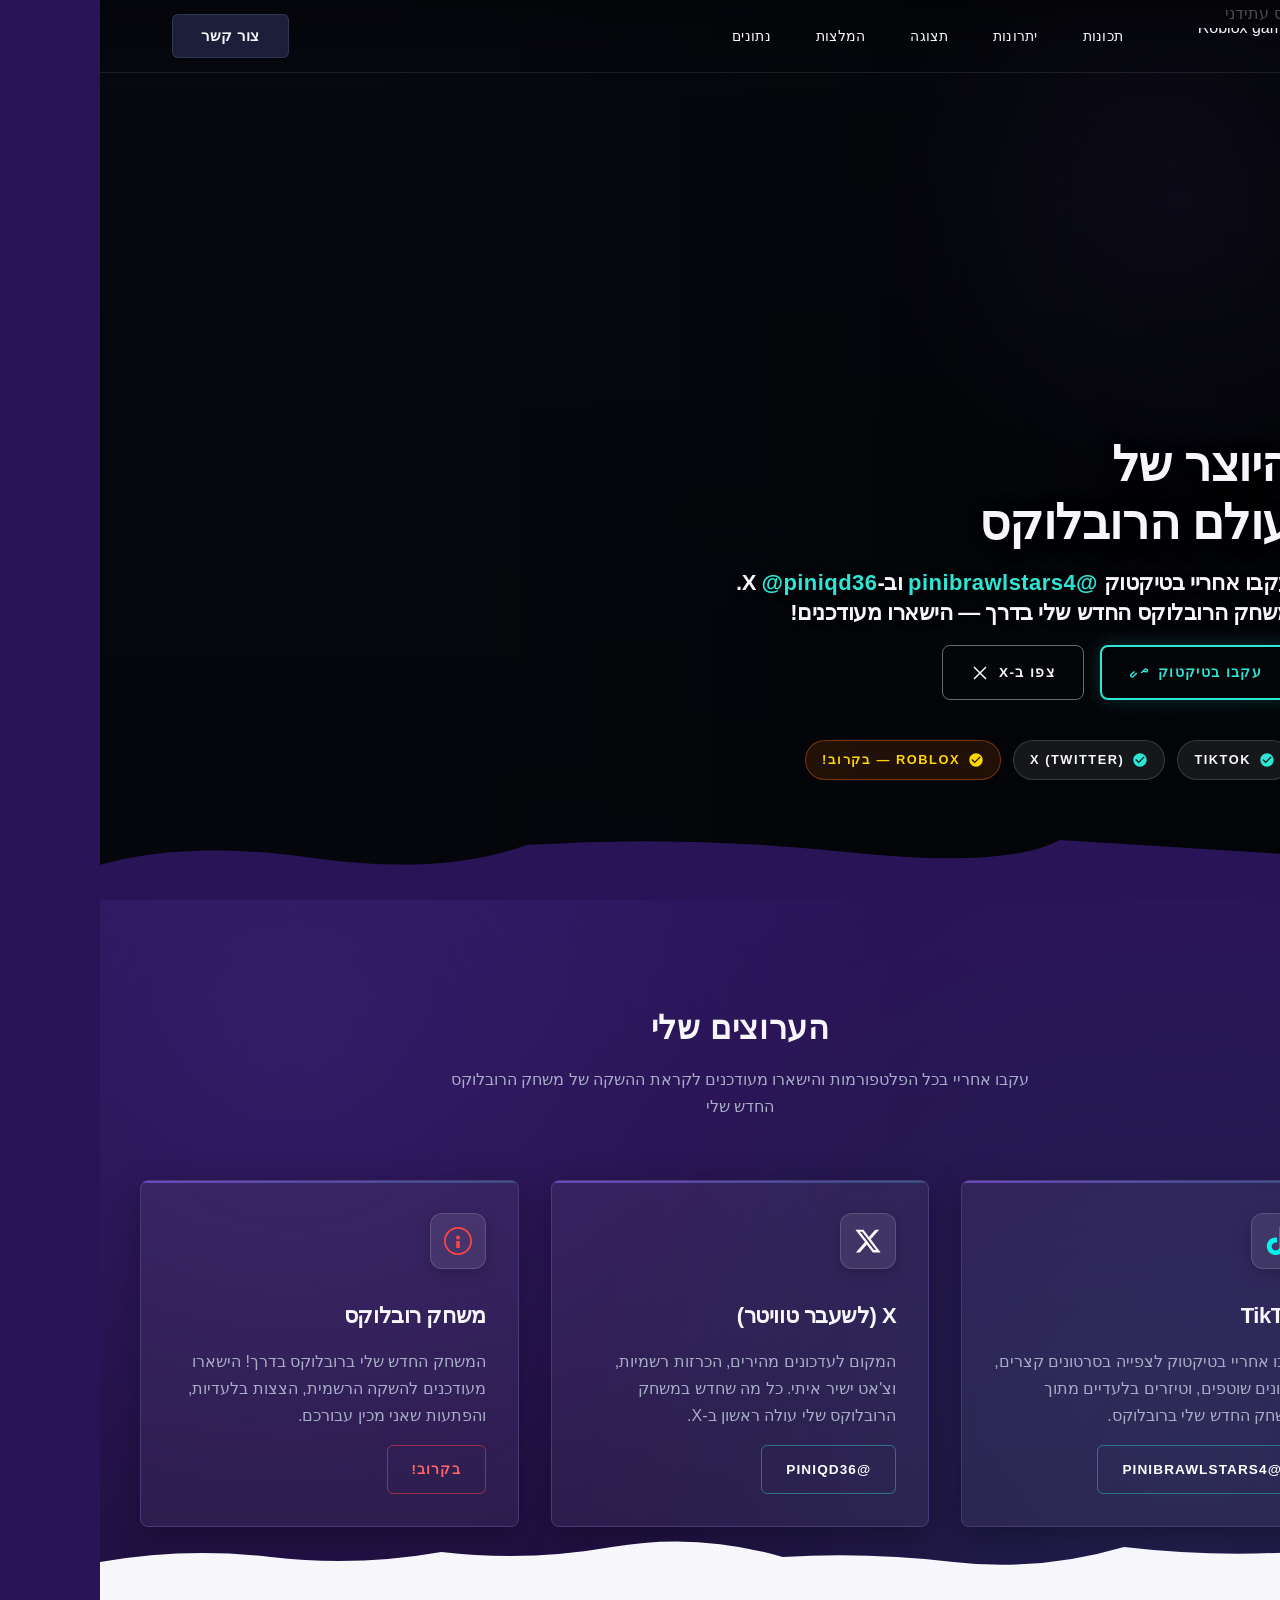
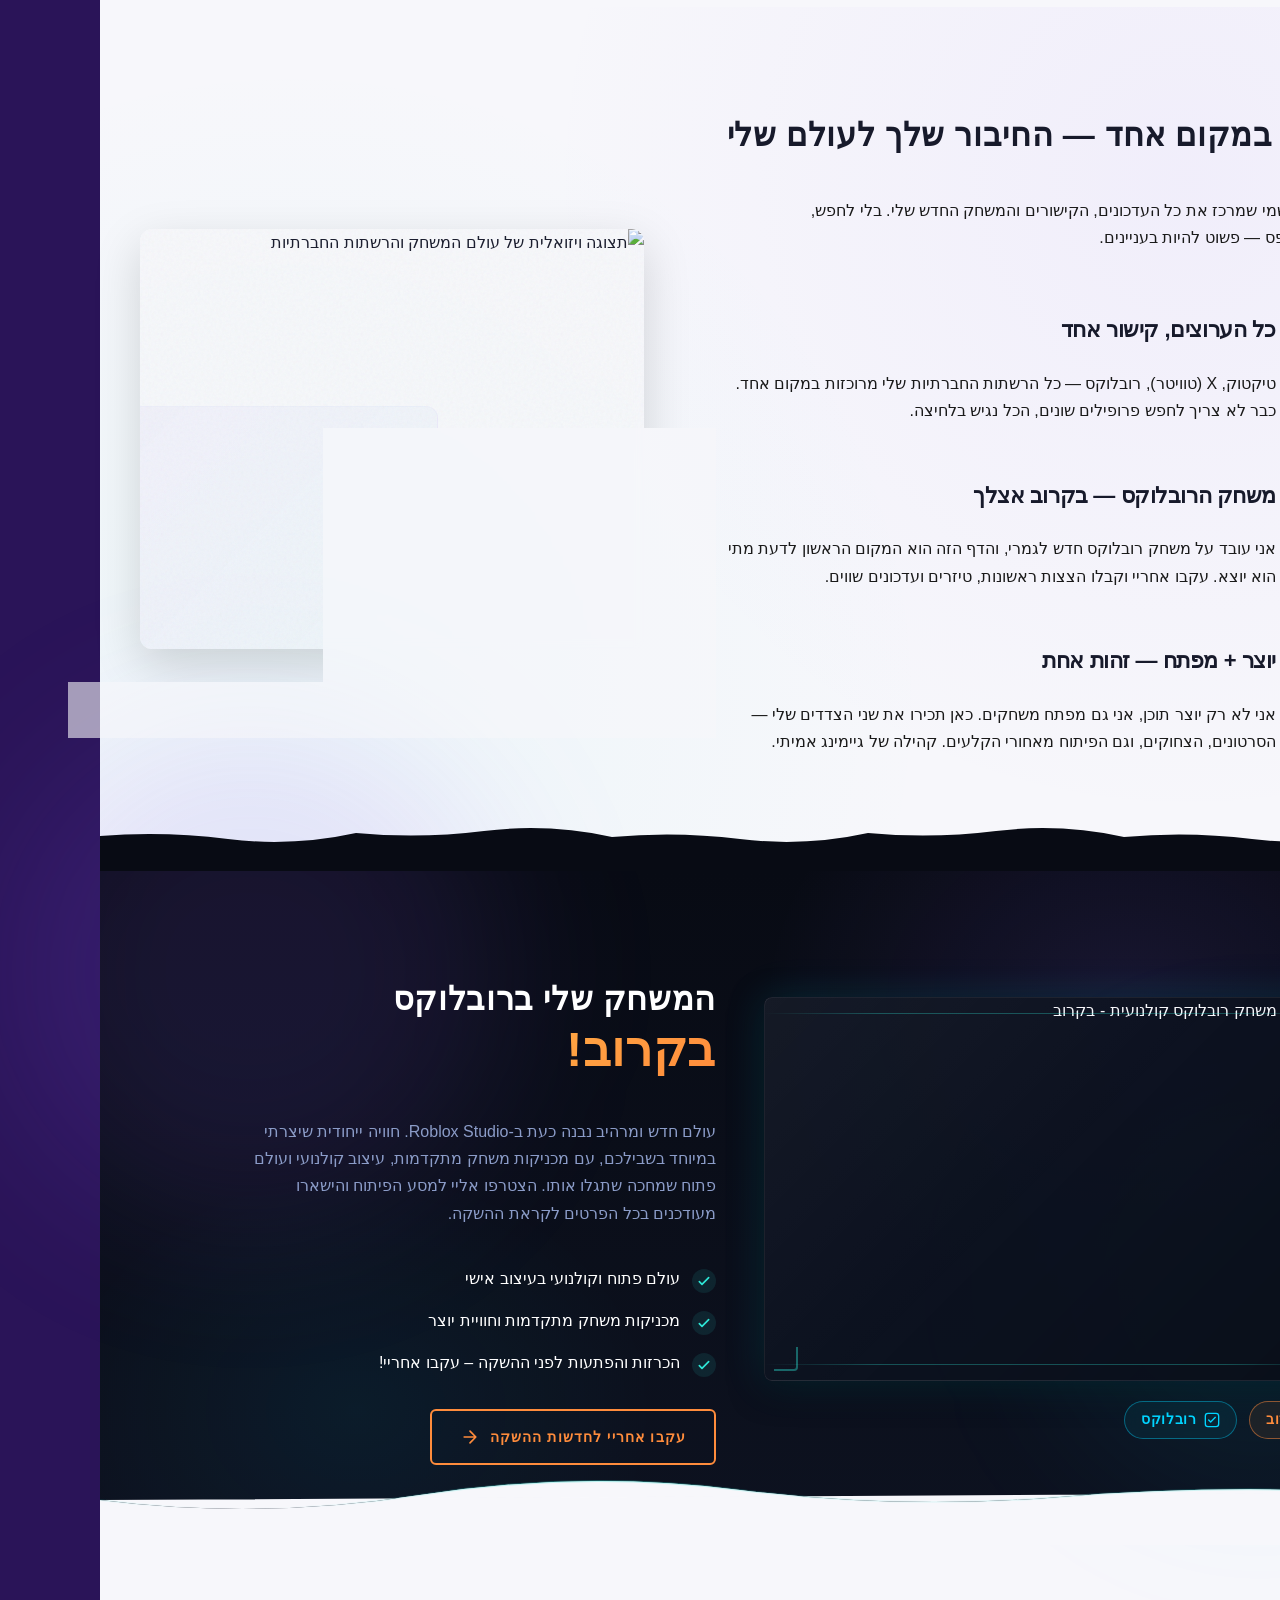
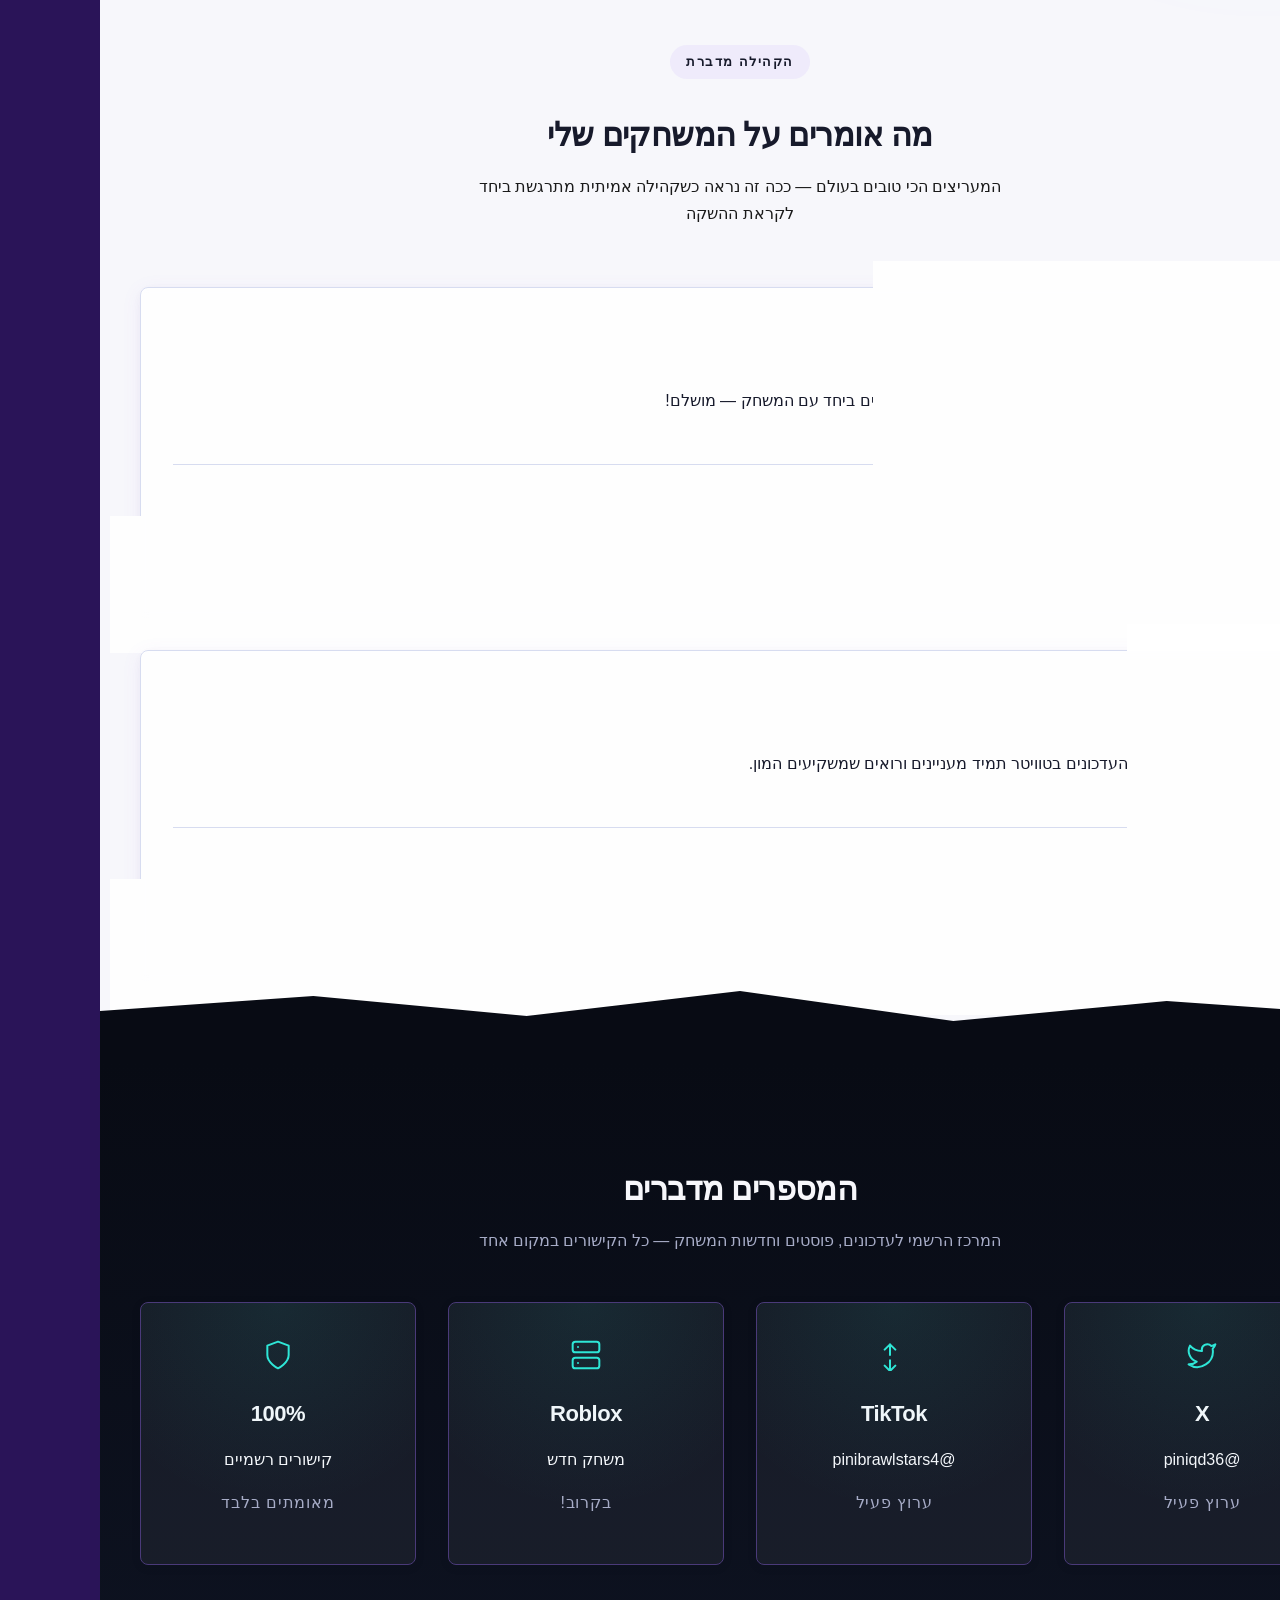
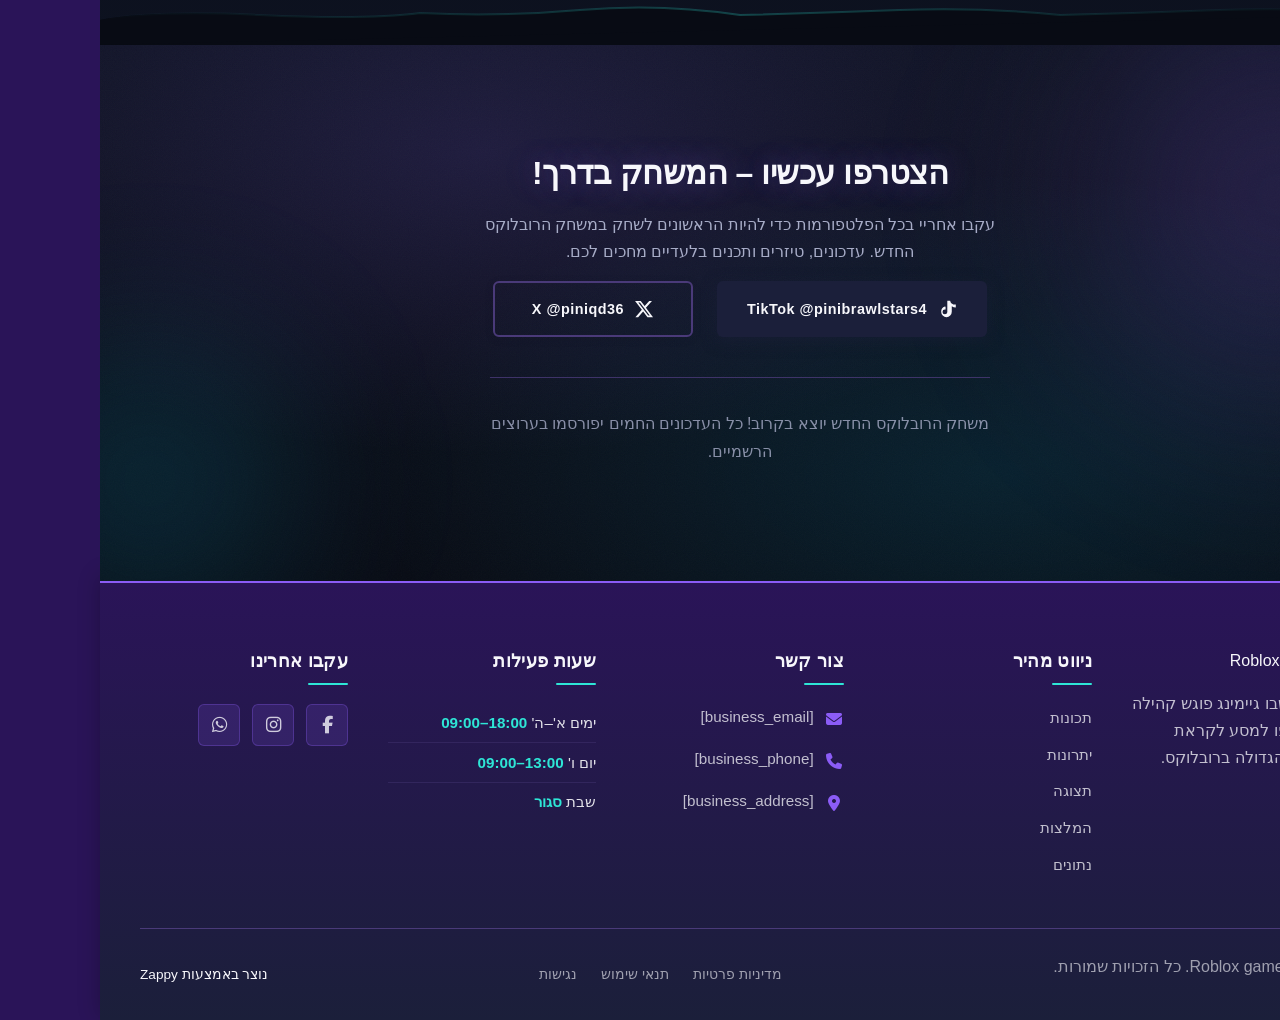
==== index.html @ 62c2d2e9 "Incremental sync: 1 page(s) — update_section" ====
<!DOCTYPE html>
<html lang="he" dir="rtl">
<head>
    <meta charset="UTF-8">
    <meta name="viewport" content="width=device-width, initial-scale=1.0">
    <meta name="robots" content="index, follow">
    <title>גלה את משחק הרובלוקס הבא שלך — Roblox game</title>
    <meta name="description" content="יוצר תוכן ומפתח רובלוקס מביא לך הצצה ראשונה למשחק החדש. עקוב אחריי בטיקטוק ובטוויטר והישאר מעודכן בכל הפיתוחים. היכנס עכשיו לקהילה!">
    <meta name="keywords" content="משחקי רובלוקס, יוצר תוכן גיימינג, רובלוקס ישראלי, קישורים חברתיים, מפתח רובלוקס">
    
    <!-- Favicons -->
    <link rel="icon" type="image/x-icon" href="/assets/favicon.ico">
    <link rel="icon" type="image/png" sizes="16x16" href="/assets/favicon-16x16.png">
    <link rel="icon" type="image/png" sizes="32x32" href="/assets/favicon-32x32.png">
    <link rel="icon" type="image/png" sizes="48x48" href="/assets/favicon-48x48.png">
    <link rel="icon" type="image/png" sizes="192x192" href="/assets/favicon-192x192.png">
    <link rel="icon" type="image/png" sizes="512x512" href="/assets/favicon-512x512.png">
    <link rel="apple-touch-icon" href="/assets/apple-touch-icon.png">
    <!-- Zappy Analytics -->
<script>
(function() {
  'use strict';
  
  // Configuration
  var config = {
    websiteId: '38b5581c-c266-401a-a283-157dec6d0e82',
    apiUrl: 'https://api.zappy5.com/api/analytics/track',
    sessionDuration: 30 * 60 * 1000, // 30 minutes
    visitorDuration: 30 * 24 * 60 * 60 * 1000, // 30 days
    trackPageViews: true,
    trackClicks: true,
    trackFormSubmissions: true
  };
  
  // Generate or retrieve persistent visitor ID (30 days)
  function getVisitorId() {
    var visitorKey = 'zappy_visitor_' + config.websiteId;
    var visitor = null;
    
    try {
      visitor = localStorage.getItem(visitorKey);
      if (visitor) {
        var visitorData = JSON.parse(visitor);
        var now = Date.now();
        
        // Check if visitor ID is still valid (30 days)
        if (now - visitorData.created < config.visitorDuration) {
          // Update last seen timestamp
          visitorData.lastSeen = now;
          localStorage.setItem(visitorKey, JSON.stringify(visitorData));
          return visitorData.id;
        }
      }
    } catch (e) {
      console.warn('Zappy Analytics: LocalStorage not available');
    }
    
    // Generate new visitor ID
    var newVisitorId = 'zv_' + Date.now() + '_' + Math.random().toString(36).substr(2, 9);
    
    try {
      localStorage.setItem(visitorKey, JSON.stringify({
        id: newVisitorId,
        created: Date.now(),
        lastSeen: Date.now()
      }));
    } catch (e) {
      // Continue without local storage
    }
    
    return newVisitorId;
  }
  
  // Generate or retrieve session ID (30 minutes)
  function getSessionId() {
    var sessionKey = 'zappy_session_' + config.websiteId;
    var session = null;
    
    try {
      session = sessionStorage.getItem(sessionKey);
      if (session) {
        var sessionData = JSON.parse(session);
        var now = Date.now();
        
        // Check if session is still valid
        if (now - sessionData.timestamp < config.sessionDuration) {
          // Update timestamp
          sessionData.timestamp = now;
          sessionStorage.setItem(sessionKey, JSON.stringify(sessionData));
          return sessionData.id;
        }
      }
    } catch (e) {
      console.warn('Zappy Analytics: SessionStorage not available');
    }
    
    // Generate new session ID
    var newSessionId = 'zs_' + Date.now() + '_' + Math.random().toString(36).substr(2, 9);
    
    try {
      sessionStorage.setItem(sessionKey, JSON.stringify({
        id: newSessionId,
        timestamp: Date.now()
      }));
    } catch (e) {
      // Continue without session storage
    }
    
    return newSessionId;
  }
  
  var visitorId = getVisitorId();
  var sessionId = getSessionId();
  
  // Track an event
  function trackEvent(eventType, data) {
    data = data || {};
    
    var eventData = {
      website_id: config.websiteId,
      event_type: eventType,
      page_path: window.location.pathname,
      referrer: document.referrer || 'direct',
      visitor_id: visitorId,
      session_id: sessionId,
      metadata: data
    };
    
    // Use sendBeacon if available (better for page unload events)
    if (navigator.sendBeacon) {
      var blob = new Blob([JSON.stringify(eventData)], { type: 'application/json' });
      navigator.sendBeacon(config.apiUrl, blob);
    } else {
      // Fallback to fetch
      fetch(config.apiUrl, {
        method: 'POST',
        headers: {
          'Content-Type': 'application/json'
        },
        body: JSON.stringify(eventData),
        keepalive: true
      }).catch(function(error) {
        console.warn('Zappy Analytics: Failed to track event', error);
      });
    }
  }
  
  // Track page view
  if (config.trackPageViews) {
    trackEvent('pageview', {
      title: document.title,
      url: window.location.href
    });
  }
  
  // Track clicks on important elements
  if (config.trackClicks) {
    document.addEventListener('click', function(e) {
      var target = e.target;
      
      // Track button clicks (counted as actions)
      if (target.tagName === 'BUTTON' || target.closest('button')) {
        var button = target.tagName === 'BUTTON' ? target : target.closest('button');
        var clickMeta = {
          element: 'button',
          text: button.textContent.trim().substring(0, 100),
          id: button.id || null,
          class: button.className || null
        };
        
        trackEvent('click', clickMeta);
      }
      
      // Track link clicks (navigation - not counted as actions)
      else if (target.tagName === 'A' || target.closest('a')) {
        var link = target.tagName === 'A' ? target : target.closest('a');
        var navMeta = {
          element: 'link',
          text: link.textContent.trim().substring(0, 100),
          href: link.href,
          external: link.hostname !== window.location.hostname
        };
        
        trackEvent('navigation', navMeta);
      }
    }, true);
  }
  
  
  // Track form submissions
  if (config.trackFormSubmissions) {
    document.addEventListener('submit', function(e) {
      var form = e.target;
      
      trackEvent('form_submit', {
        form_id: form.id || null,
        form_name: form.name || null,
        form_action: form.action || null,
        form_method: form.method || 'GET'
      });
    }, true);
  }
  
  // Track time on page (send on page unload)
  var pageLoadTime = Date.now();
  
  window.addEventListener('beforeunload', function() {
    var timeOnPage = Math.floor((Date.now() - pageLoadTime) / 1000); // in seconds
    
    trackEvent('page_unload', {
      time_on_page: timeOnPage,
      page_path: window.location.pathname
    });
  });
  
  // Expose tracking function globally for custom events
  window.zappyAnalytics = {
    track: trackEvent,
    getVisitorId: function() { return visitorId; },
    getSessionId: function() { return sessionId; }
  };
  
})();
</script>
<!-- End Zappy Analytics -->
    <meta property="og:title" content="גלה את משחק הרובלוקס הבא שלך — Roblox game">
    <meta property="og:description" content="יוצר תוכן ומפתח רובלוקס מביא לך הצצה ראשונה למשחק החדש. עקוב אחריי בטיקטוק ובטוויטר והישאר מעודכן בכל הפיתוחים. היכנס עכשיו לקהילה!">
    <meta name="twitter:card" content="summary_large_image">
    <meta name="twitter:title" content="גלה את משחק הרובלוקס הבא שלך — Roblox game">
    <meta name="twitter:description" content="יוצר תוכן ומפתח רובלוקס מביא לך הצצה ראשונה למשחק החדש. עקוב אחריי בטיקטוק ובטוויטר והישאר מעודכן בכל הפיתוחים. היכנס עכשיו לקהילה!">
    <meta property="og:type" content="website">
  <meta property="og:locale" content="he_IL">
  
  
  
  
  
  <link rel="stylesheet" href="https://cdnjs.cloudflare.com/ajax/libs/font-awesome/6.4.0/css/all.min.css">
  <style>
    .skip-link { position: absolute; top: 0; left: 0; transform: translateY(-200%); padding: 12px 18px; background: var(--bg-dark, #1a1a1a); color: var(--text-light, #fff); font-weight: 600; border-radius: 0 0 8px 0; z-index: 10000; }
    .skip-link:focus { transform: none; outline: 2px solid var(--ring, #fff); outline-offset: 2px; }
    :focus-visible { outline: 2px solid var(--ring, currentColor); outline-offset: 3px; }
  </style>


  
    <!-- Favicons -->
    <link rel="icon" type="image/x-icon" href="/assets/favicon.ico">
    <link rel="icon" type="image/png" sizes="16x16" href="/assets/favicon-16x16.png">
    <link rel="icon" type="image/png" sizes="32x32" href="/assets/favicon-32x32.png">
    <link rel="icon" type="image/png" sizes="48x48" href="/assets/favicon-48x48.png">
    <link rel="icon" type="image/png" sizes="192x192" href="/assets/favicon-192x192.png">
    <link rel="icon" type="image/png" sizes="512x512" href="/assets/favicon-512x512.png">
    <link rel="apple-touch-icon" href="/assets/apple-touch-icon.png">
    <!-- Cookie Consent -->
    <link rel="stylesheet" href="https://cdn.jsdelivr.net/npm/vanilla-cookieconsent@3/dist/cookieconsent.css">
    <script src="https://cdn.jsdelivr.net/npm/vanilla-cookieconsent@3/dist/cookieconsent.umd.js"></script>
    <!-- Mickidum Accessibility Toolbar -->
    <script src="https://cdn.jsdelivr.net/gh/mickidum/acc_toolbar/acctoolbar/acctoolbar.min.js"></script>
    <link rel="stylesheet" href="/styles.css">
    <script>window.ZAPPY_WEBSITE_ID = "38b5581c-c266-401a-a283-157dec6d0e82"; window.ZAPPY_API_BASE = "https://api.zappy5.com";</script>

    <style id="zappy-dropdown-submenu-styles">
      /* ========== DESKTOP DROPDOWN SUBMENU STYLES ========== */
      /* Base styles for dropdown submenus - parent must be positioned */
      .nav-menu li:has(.sub-menu), nav li:has(.sub-menu), .navbar li:has(.sub-menu), #navMenu li:has(.sub-menu) { position: relative; }
      /* Submenu base - hidden by default */
      .nav-menu .sub-menu, nav .sub-menu, .navbar .sub-menu, #navMenu .sub-menu { display: block !important; position: absolute !important; top: 100%; left: 0; min-width: 220px; background: white; border-radius: 8px; box-shadow: 0 8px 25px rgba(0,0,0,0.15); padding: 8px 0; opacity: 0; visibility: hidden; transform: translateY(10px); transition: all 0.3s ease; z-index: 1000; list-style: none; pointer-events: none; }
      /* CRITICAL: Desktop hover styles to show dropdown */
      .nav-menu li:hover > .sub-menu, nav li:hover > .sub-menu, .navbar li:hover > .sub-menu, #navMenu li:hover > .sub-menu { opacity: 1 !important; visibility: visible !important; transform: translateY(0) !important; pointer-events: auto !important; }
      /* Submenu item styling */
      .sub-menu li { list-style: none; margin: 0; padding: 0; }
      .sub-menu a { display: block !important; padding: 10px 16px !important; color: var(--text-dark, #333) !important; font-weight: 500; text-decoration: none; white-space: nowrap; transition: background-color 0.2s; }
      .sub-menu .zappy-nav-child > a { padding-left: 28px !important; font-size: 0.9em !important; opacity: 0.85 !important; }
      [dir="rtl"] .sub-menu .zappy-nav-child > a, html[lang="he"] .sub-menu .zappy-nav-child > a, html[lang="ar"] .sub-menu .zappy-nav-child > a { padding-left: 10px !important; padding-right: 28px !important; }
      .sub-menu .zappy-nav-parent > a { font-weight: 600 !important; }
      .sub-menu a:hover { background-color: #f5f5f5; }
      /* RTL (Hebrew/Arabic) dropdown positioning */
      [dir="rtl"] .nav-menu .sub-menu, [dir="rtl"] nav .sub-menu, [dir="rtl"] .navbar .sub-menu, html[lang="he"] .nav-menu .sub-menu, html[lang="he"] nav .sub-menu, html[lang="he"] .navbar .sub-menu, html[lang="ar"] .nav-menu .sub-menu, html[lang="ar"] nav .sub-menu, html[lang="ar"] .navbar .sub-menu { left: auto !important; right: 0 !important; }
      /* Hide empty dropdown menus (exclude catalog sub-menus that use <a> children instead of <li>) */
      .sub-menu:empty, .sub-menu:not(:has(li:not(.zappy-hidden-menu-item))):not(:has(> a)), .sub-menu:not(:has(li)):not(:has(> a)) { display: none !important; opacity: 0 !important; visibility: hidden !important; pointer-events: none !important; }
      /* Desktop: show submenu on Menu Group hover */
      li:has(.menu-group-title):hover > .sub-menu { opacity: 1 !important; visibility: visible !important; transform: translateY(0) !important; pointer-events: auto !important; }
      /* Menu Group title styling */
      .nav-menu > li > .menu-group-title, #navMenu > li > .menu-group-title { display: inline-block; padding: 0.5rem 1rem; cursor: default; user-select: none; }
      
      /* ========== MOBILE SUBMENU STYLES ========== */
      @media (max-width: 768px) {
        .nav-menu .sub-menu, nav .sub-menu, .navbar .sub-menu, #navMenu .sub-menu { position: static !important; transform: none !important; box-shadow: none !important; background: transparent !important; max-height: 0; overflow: hidden; opacity: 0; visibility: hidden; transition: max-height 0.3s ease, opacity 0.3s ease; padding: 0 !important; border-radius: 0 !important; }
        .navbar .sub-menu.mobile-expanded, .nav-menu .sub-menu.mobile-expanded, #navMenu .sub-menu.mobile-expanded { max-height: none !important; overflow-y: visible !important; opacity: 1 !important; visibility: visible !important; padding: 8px 0 8px 16px !important; }
        [dir="rtl"] .sub-menu.mobile-expanded, html[lang="he"] .sub-menu.mobile-expanded { padding: 8px 16px 8px 0 !important; }
        /* Disable hover behavior on mobile */
        .nav-menu li:hover > .sub-menu, nav li:hover > .sub-menu, .navbar li:hover > .sub-menu, #navMenu li:hover > .sub-menu { opacity: 0; visibility: hidden; pointer-events: none; }
        .nav-menu li > .sub-menu.mobile-expanded, nav li > .sub-menu.mobile-expanded, .navbar li > .sub-menu.mobile-expanded, #navMenu li > .sub-menu.mobile-expanded { opacity: 1 !important; visibility: visible !important; pointer-events: auto !important; }
        .nav-menu li:has(.sub-menu), nav li:has(.sub-menu), .navbar li:has(.sub-menu), #navMenu li:has(.sub-menu) { display: flex !important; flex-wrap: wrap !important; align-items: center !important; position: relative !important; min-height: 44px !important; }
        .nav-menu li:has(.sub-menu) > a, nav li:has(.sub-menu) > a, .navbar li:has(.sub-menu) > a, #navMenu li:has(.sub-menu) > a { flex: 1 !important; min-width: 0 !important; }
        .nav-menu li:has(.sub-menu) > .menu-group-title, nav li:has(.sub-menu) > .menu-group-title, .navbar li:has(.sub-menu) > .menu-group-title, #navMenu li:has(.sub-menu) > .menu-group-title { flex: 1 !important; min-width: 0 !important; padding: 0 !important; line-height: inherit !important; }
        .nav-menu li:has(.sub-menu) > .sub-menu, nav li:has(.sub-menu) > .sub-menu, .navbar li:has(.sub-menu) > .sub-menu, #navMenu li:has(.sub-menu) > .sub-menu { flex-basis: 100% !important; width: 100% !important; }
        .nav-menu li:has(.sub-menu) > a [class*="chevron"], .nav-menu li:has(.sub-menu) > a [class*="arrow"], .nav-menu li:has(.sub-menu) > a .fa-chevron-down, .nav-menu li:has(.sub-menu) > a .fa-angle-down, nav li:has(.sub-menu) > a [class*="chevron"], nav li:has(.sub-menu) > a [class*="arrow"], #navMenu li:has(.sub-menu) > a [class*="chevron"], #navMenu li:has(.sub-menu) > a [class*="arrow"] { display: none !important; visibility: hidden !important; }
        .mobile-submenu-toggle { display: flex !important; align-items: center !important; justify-content: center !important; width: 44px !important; height: auto !important; background: transparent !important; border: none !important; cursor: pointer !important; color: var(--text-light) !important; position: static !important; flex-shrink: 0 !important; align-self: stretch !important; z-index: 2 !important; padding: 0 !important; margin: 0 !important; }
        .mobile-submenu-toggle::after { content: '' !important; width: 0 !important; height: 0 !important; border-left: 6px solid transparent !important; border-right: 6px solid transparent !important; border-top: 7px solid currentColor !important; transition: transform 0.3s ease !important; }
        .mobile-submenu-toggle.expanded::after { transform: rotate(180deg) !important; }
        .sub-menu a { padding: 10px 0 !important; display: block !important; color: var(--text-light) !important; white-space: normal !important; }
        .sub-menu .zappy-nav-child > a { padding-left: 28px !important; font-size: 0.9em !important; opacity: 0.85 !important; }
        [dir="rtl"] .sub-menu .zappy-nav-child > a, html[lang="he"] .sub-menu .zappy-nav-child > a, html[lang="ar"] .sub-menu .zappy-nav-child > a { padding-left: 0 !important; padding-right: 28px !important; }
        .sub-menu .zappy-nav-parent > a { font-weight: 600 !important; }
        .nav-menu.active, #navMenu.active { max-width: 100vw !important; overflow-x: hidden !important; box-sizing: border-box !important; }
        .navbar .sub-menu li a, nav.navbar .sub-menu li a, .zappy-products-dropdown .sub-menu a { color: var(--text-light) !important; }
      }
      @media (min-width: 769px) { .mobile-submenu-toggle { display: none !important; } }
    </style>

    <style id="zappy-widget-visibility">
      html[dir="rtl"] .whatsapp-float { right: 20px !important; left: auto !important; }
      html[dir="ltr"] .whatsapp-float, html:not([dir]) .whatsapp-float { left: 20px !important; right: auto !important; }
      html[dir="rtl"] #mic-access-tool-general-button, html[dir="rtl"] .mic-access-tool-general-button,
      html[dir="rtl"] #mic-init-access-tool .mic-access-tool-general-button,
      html[dir="rtl"] #mic-init-access-tool #mic-access-tool-general-button,
      html[dir="rtl"] ._access-icon { left: 20px !important; right: auto !important; }
      html[dir="ltr"] #mic-access-tool-general-button, html[dir="ltr"] .mic-access-tool-general-button,
      html[dir="ltr"] #mic-init-access-tool .mic-access-tool-general-button,
      html[dir="ltr"] #mic-init-access-tool #mic-access-tool-general-button,
      html[dir="ltr"] ._access-icon,
      html:not([dir]) #mic-access-tool-general-button, html:not([dir]) .mic-access-tool-general-button,
      html:not([dir]) #mic-init-access-tool .mic-access-tool-general-button,
      html:not([dir]) #mic-init-access-tool #mic-access-tool-general-button,
      html:not([dir]) ._access-icon { right: 20px !important; left: auto !important; }
      @media (max-width: 768px) { .whatsapp-float { display: flex !important; } }
      @media (min-width: 769px) { .whatsapp-float { display: flex !important; } }
      @media (max-width: 768px) {
        #mic-access-tool-general-button, .mic-access-tool-general-button,
        #mic-init-access-tool .mic-access-tool-general-button, #mic-init-access-tool #mic-access-tool-general-button,
        ._access-icon { display: flex !important; visibility: visible !important; opacity: 1 !important; pointer-events: auto !important; }
        #mic-access-tool-box.opened-mic-access-tool, .mic-access-tool-box.opened-mic-access-tool,
        #mic-init-access-tool #mic-access-tool-box.opened-mic-access-tool {
          visibility: visible !important; opacity: 1 !important; pointer-events: auto !important;
        }
      }
      @media (min-width: 769px) {
        #mic-access-tool-general-button, .mic-access-tool-general-button,
        #mic-init-access-tool .mic-access-tool-general-button, #mic-init-access-tool #mic-access-tool-general-button,
        ._access-icon { display: flex !important; visibility: visible !important; opacity: 1 !important; pointer-events: auto !important; }
        #mic-access-tool-box.opened-mic-access-tool, .mic-access-tool-box.opened-mic-access-tool,
        #mic-init-access-tool #mic-access-tool-box.opened-mic-access-tool {
          visibility: visible !important; opacity: 1 !important; pointer-events: auto !important;
        }
      }
    </style>
</head>
<body>
<a class="skip-link" href="#main">דלג לתוכן הראשי</a>
  <nav class="navbar" dir="rtl">
  <button class="mobile-toggle" id="mobileToggle" aria-label="Menu">
    <svg class="hamburger-icon" width="24" height="24" viewBox="0 0 24 24" fill="none">
      <path d="M3 12h18M3 6h18M3 18h18" stroke="currentColor" stroke-width="2" stroke-linecap="round"></path>
    </svg>
    <svg class="close-icon" width="24" height="24" viewBox="0 0 24 24" fill="none" style="display: none;">
      <path d="M18 6L6 18M6 6l12 12" stroke="currentColor" stroke-width="2" stroke-linecap="round"></path>
    </svg>
  </button>
  <button class="phone-header-btn" data-phone="[business_phone]" aria-label="Call">
    <svg width="20" height="20" viewBox="0 0 24 24" fill="currentColor">
      <path d="M22 16.92v3a2 2 0 0 1-2.18 2 19.79 19.79 0 0 1-8.63-3.07 19.5 19.5 0 0 1-6-6 19.79 19.79 0 0 1-3.07-8.67A2 2 0 0 1 4.11 2h3a2 2 0 0 1 2 1.72 12.84 12.84 0 0 0 .7 2.81 2 2 0 0 1-.45 2.11L8.09 9.91a16 16 0 0 0 6 6l1.27-1.27a2 2 0 0 1 2.11-.45 12.84 12.84 0 0 0 2.81.7A2 2 0 0 1 22 16.92z"></path>
    </svg>
  </button>
  <div class="nav-container">
    <div class="nav-right-group"><div class="nav-brand">
      <a href="/" class="logo-link"><img class="logo" src="/assets/site-----image-1.webp" alt="Roblox game"></a>
    </div><ul class="nav-menu" id="navMenu"><li><a href="#features">תכונות</a></li><li><a href="#benefits">יתרונות</a></li><li><a href="#showcase">תצוגה</a></li><li><a href="#testimonials">המלצות</a></li><li><a href="#stats">נתונים</a></li><li class="mobile-contact-link nav-cta-mobile-item"><a href="#cta" class="nav-cta-btn">צור קשר</a></li></ul></div>
    
    <div class="nav-cta-container">
      <a href="#cta" class="nav-cta-btn">צור קשר</a>
    </div>
  </div>
</nav>
<script>

// Navbar Mobile Menu Toggle and Contrast Fix
(function() {
  // Use 'load' event instead of 'DOMContentLoaded' to ensure we run AFTER all other scripts
  window.addEventListener('load', function() {
    
    // FIX MOBILE BUTTON CONTRAST
    // Detect navbar background color and apply contrasting color to mobile buttons
    const navbar = document.querySelector('.navbar, nav, header');
    if (!navbar) {
      console.log('[Navbar] Navbar element not found');
      return;
    }
    
    // DECLARE VARIABLES EARLY to avoid Temporal Dead Zone errors
    // These are used in multiple places below
    let mobileToggle = document.getElementById('mobileToggle') ||
                       document.querySelector('.mobile-toggle') ||
                       document.querySelector('.hamburger') ||
                       document.querySelector('.hamburger-menu') ||
                       document.querySelector('.menu-toggle') ||
                       document.querySelector('.burger-menu') ||
                       document.querySelector('[aria-label="Menu"]') ||
                       document.querySelector('[aria-label="תפריט"]');
    
    const phoneBtn = document.querySelector('.phone-header-btn');
    
    const computedStyle = window.getComputedStyle(navbar);
    let bgColor = computedStyle.backgroundColor;
    
    console.log('[Navbar] Initial navbar background:', bgColor);
    
    // Check if background is transparent or rgba with 0 alpha
    const isTransparent = bgColor === 'transparent' || 
                         bgColor === 'rgba(0, 0, 0, 0)' ||
                         (bgColor.startsWith('rgba') && bgColor.includes(', 0)'));
    
    if (isTransparent) {
      // Check for background-image or gradient
      const bgImage = computedStyle.backgroundImage;
      if (bgImage && bgImage !== 'none') {
        console.log('[Navbar] Navbar has background image/gradient, using dark text');
        bgColor = 'rgb(240, 240, 240)'; // Assume light background
      } else {
        // Transparent navbar - check body background
        const bodyBg = window.getComputedStyle(document.body).backgroundColor;
        console.log('[Navbar] Navbar transparent, using body background:', bodyBg);
        bgColor = bodyBg;
      }
    }
    
    // Calculate luminance to determine if background is light or dark
    const rgb = bgColor.match(/\d+/g);
    if (rgb && rgb.length >= 3) {
      const r = parseInt(rgb[0]);
      const g = parseInt(rgb[1]);
      const b = parseInt(rgb[2]);
      const luminance = (0.299 * r + 0.587 * g + 0.114 * b) / 255;
      
      // Mobile button colors are set by Claude's AI-generated CSS (same as .nav-menu a)
      // No dynamic color overrides needed - colors come from the generated navbar CSS
      console.log('[Navbar] Mobile button colors preserved from Claude CSS (luminance:', luminance.toFixed(2) + ')');
      
      // FIX ICON SIZES - Ensure SVGs are properly sized and visible
      // INJECT CRITICAL CSS TO OVERRIDE ANY CONFLICTING RULES
      const criticalCSS = document.createElement('style');
      criticalCSS.id = 'zappy-mobile-nav-fix';
      const htmlLang = document.documentElement.lang || 'en';
      const htmlDir = document.documentElement.dir || 'ltr';
      // Check both dir attribute AND lang for RTL detection
      // dir="rtl" is the most reliable indicator
      const isRTL = htmlDir === 'rtl' || htmlLang === 'he' || htmlLang === 'ar';
      
      criticalCSS.textContent = `
        /* Hide mobile buttons on desktop, show only on mobile */
        @media (min-width: 769px) {
          .mobile-toggle,
          .phone-header-btn {
            display: none !important;
          }
        }
        
        /* Show and position mobile buttons correctly on mobile */
        @media (max-width: 768px) {
          .navbar,
          nav.navbar {
            min-height: 70px !important;
          }

          .mobile-toggle,
          .phone-header-btn {
            position: absolute !important;
            top: 0 !important;
            bottom: 0 !important;
            margin-top: auto !important;
            margin-bottom: auto !important;
            transform: none !important;
            z-index: 1001 !important;
            display: flex !important;
            align-items: center !important;
            justify-content: center !important;
            width: 36px !important;
            height: 36px !important;
            border-radius: 50% !important;
            border: none !important;
            cursor: pointer !important;
            padding: 6px !important;
            background: none !important;
            color: var(--nav-text, var(--text-light)) !important;
            touch-action: manipulation !important;
            -webkit-tap-highlight-color: transparent !important;
          }

          html[data-zappy-site-type="ecommerce"] .phone-header-btn,
          body[data-zappy-site-type="ecommerce"] .phone-header-btn,
          html[data-zappy-site-type="ecommerce"] header .phone-header-btn,
          html[data-zappy-site-type="ecommerce"] nav .phone-header-btn {
            display: none !important;
            visibility: hidden !important;
            width: 0 !important;
            height: 0 !important;
            min-width: 0 !important;
            overflow: hidden !important;
          }
          
          /* LTR positioning (default): hamburger LEFT, phone RIGHT */
          html:not([dir="rtl"]):not([lang="he"]):not([lang="ar"]) .mobile-toggle,
          html[dir="ltr"] .mobile-toggle {
            left: 12px !important;
            right: auto !important;
          }
          html:not([dir="rtl"]):not([lang="he"]):not([lang="ar"]) .phone-header-btn,
          html[dir="ltr"] .phone-header-btn {
            right: 12px !important;
            left: auto !important;
          }
          
          /* RTL positioning: hamburger RIGHT, phone LEFT */
          html[dir="rtl"] .mobile-toggle,
          html[lang="he"] .mobile-toggle,
          html[lang="ar"] .mobile-toggle {
            right: 12px !important;
            left: auto !important;
          }
          html[dir="rtl"] .phone-header-btn,
          html[lang="he"] .phone-header-btn,
          html[lang="ar"] .phone-header-btn {
            left: 12px !important;
            right: auto !important;
          }
          
          /* CRITICAL: Ensure nav-container has min-height on mobile */
          /* All children are positioned absolutely/fixed on mobile, so height:auto collapses to 0 */
          .nav-container {
            min-height: 70px !important;
            position: relative !important;
          }
          
          /* Ensure SVG icons are properly sized and inherit color */
          .mobile-toggle svg,
          .phone-header-btn svg {
            width: 24px !important;
            height: 24px !important;
            /* Don't force display - let JavaScript control hamburger/close toggle */
          }
          
          /* Reset nav-cta-container on mobile - remove desktop box-shadow/padding */
          /* that creates a visible ghost box when CTA button is hidden */
          .nav-cta-container {
            box-shadow: none !important;
            padding: 0 !important;
          }
          
          /* Hide nav-cta-container entirely on mobile when there's no lang-switcher */
          /* (only the CTA button is inside, and it's hidden on mobile) */
          .nav-cta-container:not(:has(.lang-switcher)) {
            display: none !important;
          }
          
          /* CRITICAL: Prevent hero image fade gradient from bleeding over headline text */
          /* The .image-fade-gradient has bottom: -30px (extends below parent) */
          /* On mobile stacked layout, this overlaps the h1 text below the image */
          .hero-image-column {
            overflow: hidden !important;
          }
          .image-fade-gradient {
            bottom: 0 !important;
          }
          
          /* Hide desktop language switcher on mobile - hamburger menu handles it */
          /* High specificity to override stored CSS */
          .lang-switcher,
          .nav-cta-container .lang-switcher,
          .nav-container .lang-switcher,
          .navbar .lang-switcher,
          .navbar .nav-cta-container .lang-switcher {
            display: none !important;
          }
        }
      `;
      
      // Remove existing fix if present and inject new one
      const existing = document.getElementById('zappy-mobile-nav-fix');
      if (existing) existing.remove();
      document.head.appendChild(criticalCSS);
      
      console.log('[Navbar] Critical CSS injected for mobile nav positioning');
      
      // ONLY apply inline positioning styles on mobile viewport
      // On desktop, the CSS handles hiding these buttons with display: none
      // Inline styles were breaking desktop layout by overriding CSS
      const isMobileViewport = window.innerWidth <= 768;
      
      if (mobileToggle) {
        // Icon sizing applies to all viewports for consistency
        const hamburgerIcon = mobileToggle.querySelector('.hamburger-icon');
        const closeIcon = mobileToggle.querySelector('.close-icon');
        
        if (hamburgerIcon) {
          hamburgerIcon.style.setProperty('width', '24px', 'important');
          hamburgerIcon.style.setProperty('height', '24px', 'important');
          hamburgerIcon.style.setProperty('display', 'block', 'important'); // Show hamburger by default
        }
        if (closeIcon) {
          closeIcon.style.setProperty('width', '24px', 'important');
          closeIcon.style.setProperty('height', '24px', 'important');
          closeIcon.style.setProperty('display', 'none', 'important'); // Hide close icon by default
        }
        
        // ONLY set positioning inline styles on mobile
        if (isMobileViewport) {
          mobileToggle.style.setProperty('position', 'absolute', 'important');
          mobileToggle.style.setProperty('top', '0', 'important');
          mobileToggle.style.setProperty('bottom', '0', 'important');
          mobileToggle.style.setProperty('margin-top', 'auto', 'important');
          mobileToggle.style.setProperty('margin-bottom', 'auto', 'important');
          mobileToggle.style.setProperty('transform', 'none', 'important');
          mobileToggle.style.setProperty('z-index', '1001', 'important');
          
          // Clear any inline left/right so CSS can take over based on html[dir]
          mobileToggle.style.removeProperty('left');
          mobileToggle.style.removeProperty('right');
          
          console.log('[Navbar] Mobile toggle positioning applied (mobile viewport)');
        } else {
          // On desktop, clear any positioning styles to let CSS handle it
          mobileToggle.style.removeProperty('position');
          mobileToggle.style.removeProperty('top');
          mobileToggle.style.removeProperty('transform');
          mobileToggle.style.removeProperty('z-index');
          mobileToggle.style.removeProperty('left');
          mobileToggle.style.removeProperty('right');
          console.log('[Navbar] Desktop viewport - cleared mobile toggle inline positioning');
        }
      }
      
      if (phoneBtn) {
        // Icon sizing applies to all viewports
        const phoneIcon = phoneBtn.querySelector('svg');
        if (phoneIcon) {
          phoneIcon.style.width = '24px';
          phoneIcon.style.height = '24px';
          phoneIcon.setAttribute('width', '24');
          phoneIcon.setAttribute('height', '24');
        }
        
        // ONLY set positioning inline styles on mobile
        if (isMobileViewport) {
          phoneBtn.style.setProperty('position', 'absolute', 'important');
          phoneBtn.style.setProperty('top', '0', 'important');
          phoneBtn.style.setProperty('bottom', '0', 'important');
          phoneBtn.style.setProperty('margin-top', 'auto', 'important');
          phoneBtn.style.setProperty('margin-bottom', 'auto', 'important');
          phoneBtn.style.setProperty('transform', 'none', 'important');
          phoneBtn.style.setProperty('z-index', '1001', 'important');
          
          // Clear any inline left/right so CSS can take over based on html[dir]
          phoneBtn.style.removeProperty('left');
          phoneBtn.style.removeProperty('right');
          
          console.log('[Navbar] Phone button positioning applied (mobile viewport)');
        } else {
          // On desktop, clear any positioning styles to let CSS handle it
          phoneBtn.style.removeProperty('position');
          phoneBtn.style.removeProperty('top');
          phoneBtn.style.removeProperty('transform');
          phoneBtn.style.removeProperty('z-index');
          phoneBtn.style.removeProperty('left');
          phoneBtn.style.removeProperty('right');
          console.log('[Navbar] Desktop viewport - cleared phone button inline positioning');
        }
      }
    } else {
      console.log('[Navbar] Could not parse background color:', bgColor);
    }
    
    // MOBILE MENU TOGGLE
    // Re-query in case DOM changed (mobileToggle already declared at top of function)
    mobileToggle = document.getElementById('mobileToggle') ||
                   document.querySelector('.mobile-toggle') ||
                   document.querySelector('.hamburger') ||
                   document.querySelector('.hamburger-menu') ||
                   document.querySelector('.menu-toggle') ||
                   document.querySelector('.burger-menu') ||
                   document.querySelector('[aria-label="Menu"]') ||
                   document.querySelector('[aria-label="תפריט"]');
    
    // EXPANDED SEARCH: Find nav menu by ID or class
    const navMenu = document.getElementById('navMenu') ||
                  document.querySelector('.nav-menu') ||
                  document.querySelector('.nav-links') ||
                  document.querySelector('nav ul:not(.submenu)');
    
    if (!mobileToggle || !navMenu) {
      console.log('[Navbar] Mobile toggle or menu not found:', { toggle: !!mobileToggle, menu: !!navMenu });
      return;
    }
    
    // Ensure navMenu has ID for CSS targeting
    if (!navMenu.id) {
      navMenu.id = 'navMenu';
    }
    
    console.log('[Navbar] Initializing mobile menu...');
    
    // Remove any existing event listeners by cloning the button
    const newToggle = mobileToggle.cloneNode(true);
    mobileToggle.parentNode.replaceChild(newToggle, mobileToggle);
    
    // Toggle menu handler (shared by click and touchend)
    function handleToggle(e) {
      e.preventDefault();
      e.stopPropagation();
      
      const hamburgerIcon = newToggle.querySelector('.hamburger-icon');
      const closeIcon = newToggle.querySelector('.close-icon');
      const isActive = navMenu.classList.contains('active');
      
      if (isActive) {
        // Close menu
        navMenu.classList.remove('active');
        if (hamburgerIcon) hamburgerIcon.style.setProperty('display', 'block', 'important');
        if (closeIcon) closeIcon.style.setProperty('display', 'none', 'important');
        document.body.style.overflow = '';
        document.body.classList.remove('menu-open');
        console.log('[Navbar] Menu closed');
      } else {
        // Open menu
        navMenu.classList.add('active');
        if (hamburgerIcon) hamburgerIcon.style.setProperty('display', 'none', 'important');
        if (closeIcon) closeIcon.style.setProperty('display', 'block', 'important');
        document.body.style.overflow = 'hidden';
        document.body.classList.add('menu-open');
        console.log('[Navbar] Menu opened');
      }
    }
    
    // Use click for desktop/emulation and touchend as iOS Safari fallback.
    // Prevent double-fire with a timestamp guard.
    var lastToggleTime = 0;
    function guardedToggle(e) {
      var now = Date.now();
      if (now - lastToggleTime < 300) return;
      lastToggleTime = now;
      handleToggle(e);
    }
    
    newToggle.addEventListener('click', guardedToggle);
    newToggle.addEventListener('touchend', guardedToggle);

    // Close the full-screen overlay menu on Escape
    document.addEventListener('keydown', function(e) {
      if ((e.key === 'Escape' || e.key === 'Esc') && navMenu.classList.contains('active')) {
        const hamburgerIcon = newToggle.querySelector('.hamburger-icon');
        const closeIcon = newToggle.querySelector('.close-icon');
        navMenu.classList.remove('active');
        if (hamburgerIcon) hamburgerIcon.style.setProperty('display', 'block', 'important');
        if (closeIcon) closeIcon.style.setProperty('display', 'none', 'important');
        document.body.style.overflow = '';
        document.body.classList.remove('menu-open');
        console.log('[Navbar] Menu closed (Escape)');
      }
    });
    
    // Close menu when clicking nav links (but NOT dropdown toggles)
    const navLinks = navMenu.querySelectorAll('a');
    navLinks.forEach(function(link) {
      link.addEventListener('click', function() {
        // Don't close if it's a dropdown child (unless it's a real navigation link)
        if (this.getAttribute('href') === '#') return;
        
        const hamburgerIcon = newToggle.querySelector('.hamburger-icon');
        const closeIcon = newToggle.querySelector('.close-icon');
        
        navMenu.classList.remove('active');
        if (hamburgerIcon) hamburgerIcon.style.setProperty('display', 'block', 'important');
        if (closeIcon) closeIcon.style.setProperty('display', 'none', 'important');
        document.body.style.overflow = '';
        document.body.classList.remove('menu-open');
        console.log('[Navbar] Menu closed (link clicked)');
      });
    });
    
    // DROPDOWN MENU TOGGLE (for mobile and touch devices)
    var dropdownToggles = navMenu.querySelectorAll('.dropdown-toggle');
    dropdownToggles.forEach(function(toggle) {
      toggle.addEventListener('click', function(e) {
        e.preventDefault();
        e.stopPropagation();
        var parent = this.closest('.nav-dropdown');
        if (!parent) return;
        
        // Close other open dropdowns at the same level
        var siblings = parent.parentNode.querySelectorAll('.nav-dropdown.open');
        siblings.forEach(function(sib) {
          if (sib !== parent) sib.classList.remove('open');
        });
        
        parent.classList.toggle('open');
        console.log('[Navbar] Dropdown toggled:', parent.classList.contains('open') ? 'open' : 'closed');
      });
    });
    
    // Close dropdowns when clicking outside
    document.addEventListener('click', function(e) {
      if (!e.target.closest('.nav-dropdown')) {
        var openDropdowns = document.querySelectorAll('.nav-dropdown.open');
        openDropdowns.forEach(function(dd) { dd.classList.remove('open'); });
      }
    });
    
    console.log('[Navbar] Dropdown handlers initialized for ' + dropdownToggles.length + ' dropdowns');
    
    // Phone button functionality (phoneBtn already declared at top of function)
    if (phoneBtn) {
      phoneBtn.addEventListener('click', function() {
        // Get phone number from placeholder in page or use default
        const phoneLinks = document.querySelectorAll('a[href^="tel:"]');
        const phoneNumber = phoneLinks.length > 0 
          ? phoneLinks[0].getAttribute('href').replace('tel:', '')
          : '[business_phone]';
        
        window.location.href = 'tel:' + phoneNumber;
        console.log('[Navbar] Phone button clicked');
      });
    }
    
    console.log('[Navbar] Mobile menu initialized successfully');
    
    // WhatsApp button visibility is now controlled via CSS (siteSettings).
    // No JS-based desktop hiding — the button is visible on both mobile and desktop by default.
  });
})();

</script>
  
  <main id="main">
    <section data-band-index="0" id="hero" class="index-hero-section" data-layout-spec="בית-hero" data-hero-type="fullscreen-scrim">
  <!-- Background Image Layer -->
  <div class="index-hero-section__bg-layer">
    <img loading="eager" fetchpriority="high" data-hero-bg="true" data-placeholder="index-hero-image-1" data-context="A cinematic Roblox-inspired futuristic world: deep indigo-to-violet gradient sky with glowing neon terrain, floating geometric crystals, subtle pixel-noise texture, motion-blur streaks, and a social-media-meets-metaverse atmosphere. No text or logos in the image." width="1200" height="600" src="/assets/site-index-hero-image-1.webp" alt="יקום רובלוקס עתידני" class="index-hero-section__bg-img">
  </div>

  <!-- Scrim Overlay for Text Legibility -->
  <div class="index-hero-section__scrim" aria-hidden="true"></div>

  <!-- Decorative Motifs -->
  <div class="index-hero-section__motif-neon-grid" aria-hidden="true"></div>
  <div class="index-hero-section__motif-purple-orb" aria-hidden="true"></div>

  <!-- Content Overlay Group -->
  <div class="index-hero-section__overlay">
    <div class="index-hero-section__text-group">
      <h1 class="index-hero-section__title">היוצר של<br>עולם הרובלוקס</h1>
      <h3 class="index-hero-section__subtitle">עקבו אחריי בטיקטוק <span class="index-hero-section__handle">@pinibrawlstars4</span> וב-X <span class="index-hero-section__handle">@piniqd36</span>. משחק הרובלוקס החדש שלי בדרך — הישארו מעודכנים!</h3>
      
      <!-- CTA Buttons -->
      <div class="index-hero-section__cta-group">
        <a href="https://www.tiktok.com/@pinibrawlstars4?_r=1&amp;_t=ZS-97du53bTCu8" target="_blank" rel="noopener noreferrer" class="index-hero-section__btn index-hero-section__btn--primary">
          <span>עקבו בטיקטוק</span>
          <svg data-element-type="icon" data-icon-type="svg" viewBox="0 0 24 24" width="18" height="18" fill="none" stroke="currentColor" stroke-width="2"><path d="M9 12l-4.586 4.586a2 2 0 01-2.828-2.828L6.172 10"></path><path d="M15 12l4.586-4.586a2 2 0 012.828 2.828L17.828 10"></path></svg>
        </a>
        <a href="https://x.com/piniqd36?s=11" target="_blank" rel="noopener noreferrer" class="index-hero-section__btn index-hero-section__btn--secondary">
          <span>צפו ב-X</span>
          <svg data-element-type="icon" data-icon-type="svg" viewBox="0 0 24 24" width="18" height="18" fill="none" stroke="currentColor" stroke-width="2"><path d="M4 4l16 16M4 20L20 4"></path></svg>
        </a>
      </div>

      <!-- Platform Badges -->
      <div class="index-hero-section__badges">
        <span class="index-hero-section__badge">
          <svg data-element-type="icon" data-icon-type="svg" viewBox="0 0 24 24" width="16" height="16" fill="currentColor"><path d="M12 2C6.48 2 2 6.48 2 12s4.48 10 10 10 10-4.48 10-10S17.52 2 12 2zm-2 15l-5-5 1.41-1.41L10 14.17l7.59-7.59L19 8l-9 9z"></path></svg>
          <span>TikTok</span>
        </span>
        <span class="index-hero-section__badge">
          <svg data-element-type="icon" data-icon-type="svg" viewBox="0 0 24 24" width="16" height="16" fill="currentColor"><path d="M12 2C6.48 2 2 6.48 2 12s4.48 10 10 10 10-4.48 10-10S17.52 2 12 2zm-2 15l-5-5 1.41-1.41L10 14.17l7.59-7.59L19 8l-9 9z"></path></svg>
          <span>X (Twitter)</span>
        </span>
        <span class="index-hero-section__badge index-hero-section__badge--coming-soon">
          <svg data-element-type="icon" data-icon-type="svg" viewBox="0 0 24 24" width="16" height="16" fill="currentColor"><path d="M12 2C6.48 2 2 6.48 2 12s4.48 10 10 10 10-4.48 10-10S17.52 2 12 2zm-2 15l-5-5 1.41-1.41L10 14.17l7.59-7.59L19 8l-9 9z"></path></svg>
          <span>Roblox — בקרוב!</span>
        </span>
      </div>
    </div>
  </div>

  <!-- Bottom Divider Transition -->
  <div class="index-hero-section__divider-wrapper" aria-hidden="true">
    <svg data-no-icon-edit="true" aria-hidden="true" viewBox="0 0 1200 80" preserveAspectRatio="none" xmlns="http://www.w3.org/2000/svg">
      <defs>
        <linearGradient id="nebulaFade" x1="0%" y1="0%" x2="100%" y2="0%">
          <stop offset="0%" stop-color="var(--bg-dark)" stop-opacity="0.95"></stop>
          <stop offset="100%" stop-color="var(--bg-dark)" stop-opacity="1"></stop>
        </linearGradient>
      </defs>
      <path d="M0,80 L0,45 Q80,20 200,38 T400,25 Q550,15 700,32 T900,20 Q1050,30 1200,40 L1200,80 Z" fill="var(--bg-dark)"></path>
    </svg>
  </div>
</section>

<section data-band-index="1" id="features" class="index-features-section" data-layout-spec="בית-features">
  <div class="features-container">
    <!-- Intro Block -->
    <div class="features-intro">
      <h2>הערוצים שלי</h2>
      <p>עקבו אחריי בכל הפלטפורמות והישארו מעודכנים לקראת ההשקה של משחק הרובלוקס החדש שלי</p>
    </div>

    <!-- Cards Grid -->
    <div class="features-grid">
      <!-- Card 1: TikTok -->
      <article class="feature-card">
        <div class="card-badge-wrapper">
          <div class="card-badge tiktok-badge">
            <svg data-element-type="icon" data-icon-type="svg" viewBox="0 0 24 24" fill="currentColor" xmlns="http://www.w3.org/2000/svg">
              <path d="M12.525.02c1.31-.02 2.61-.01 3.91-.02.08 1.53.63 3.09 1.75 4.17 1.12 1.11 2.7 1.62 4.24 1.79v4.03c-1.44-.05-2.89-.35-4.2-.97-.57-.26-1.1-.59-1.62-.93-.01 2.92.01 5.84-.02 8.75-.08 1.4-.54 2.79-1.35 3.94-1.31 1.92-3.58 3.17-5.91 3.21-1.43.08-2.86-.31-4.08-1.03-2.02-1.19-3.44-3.37-3.65-5.71-.02-.5-.03-1-.01-1.49.18-1.9 1.12-3.72 2.58-4.96 1.66-1.44 3.98-2.13 6.15-1.72.02 1.48-.04 2.96-.04 4.44-.99-.32-2.15-.23-3.02.37-.63.41-1.11 1.04-1.36 1.75-.21.51-.15 1.07-.14 1.61.24 1.64 1.82 3.02 3.5 2.87 1.12-.01 2.19-.66 2.77-1.61.19-.33.4-.67.41-1.06.1-1.79.06-3.57.07-5.36.01-4.03-.01-8.05.02-12.07z"></path>
            </svg>
          </div>
        </div>
        <h3>TikTok</h3>
        <p>עקבו אחריי בטיקטוק לצפייה בסרטונים קצרים, עדכונים שוטפים, וטיזרים בלעדיים מתוך המשחק החדש שלי ברובלוקס.</p>
        <a href="https://www.tiktok.com/@pinibrawlstars4" target="_blank" rel="noopener noreferrer" class="card-cta">@pinibrawlstars4</a>
      </article>

      <!-- Card 2: X (Twitter) -->
      <article class="feature-card">
        <div class="card-badge-wrapper">
          <div class="card-badge x-badge">
            <svg data-element-type="icon" data-icon-type="svg" viewBox="0 0 24 24" fill="currentColor" xmlns="http://www.w3.org/2000/svg">
              <path d="M18.244 2.25h3.308l-7.227 8.26 8.502 11.24H16.17l-5.214-6.817L4.99 21.75H1.68l7.73-8.835L1.254 2.25H8.08l4.713 6.231zm-1.161 17.52h1.833L7.084 4.126H5.117z"></path>
            </svg>
          </div>
        </div>
        <h3>X (לשעבר טוויטר)</h3>
        <p>המקום לעדכונים מהירים, הכרזות רשמיות, וצ'אט ישיר איתי. כל מה שחדש במשחק הרובלוקס שלי עולה ראשון ב-X.</p>
        <a href="https://x.com/piniqd36" target="_blank" rel="noopener noreferrer" class="card-cta">@piniqd36</a>
      </article>

      <!-- Card 3: Roblox Game -->
      <article class="feature-card">
        <div class="card-badge-wrapper">
          <div class="card-badge roblox-badge">
            <svg data-element-type="icon" data-icon-type="svg" viewBox="0 0 24 24" fill="currentColor" xmlns="http://www.w3.org/2000/svg">
              <path d="M12 0C5.373 0 0 5.373 0 12s5.373 12 12 12 12-5.373 12-12S18.627 0 12 0zm0 22.5C6.21 22.5 1.5 17.79 1.5 12S6.21 1.5 12 1.5 22.5 6.21 22.5 12 17.79 22.5 12 22.5zm-1.5-15h3v3h-3v-3zm0 4.5h3v6h-3v-6z"></path>
            </svg>
          </div>
        </div>
        <h3>משחק רובלוקס</h3>
        <p>המשחק החדש שלי ברובלוקס בדרך! הישארו מעודכנים להשקה הרשמית, הצצות בלעדיות, והפתעות שאני מכין עבורכם.</p>
        <span class="card-cta coming-soon">בקרוב!</span>
      </article>
    </div>
  </div>

  <!-- Bottom Divider: Gradient Rip -->
  <div class="index-features-divider-wrapper">
    <svg data-no-icon-edit="true" aria-hidden="true" viewBox="0 0 1200 80" preserveAspectRatio="none" xmlns="http://www.w3.org/2000/svg">
      <defs>
        <linearGradient id="ripGradient" x1="0%" y1="0%" x2="0%" y2="100%">
          <stop offset="0%" stop-color="#2A1458" stop-opacity="1"></stop>
          <stop offset="100%" stop-color="#2A1458" stop-opacity="0"></stop>
        </linearGradient>
      </defs>
      <path d="M0,80 L0,35 Q80,20 160,30 T320,25 Q400,35 480,20 T640,30 Q720,25 800,35 T960,20 Q1040,30 1120,25 T1200,35 L1200,80 Z" fill="var(--bg-light)"></path>
      <path d="M0,80 L0,50 Q100,40 200,55 T400,45 Q500,55 600,40 T800,50 Q900,45 1000,55 T1200,50 L1200,80 Z" fill="var(--bg-light)"></path>
    </svg>
  </div>
</section>

<section data-band-index="2" id="benefits" class="index-benefits-section" data-layout-spec="בית-benefits">
  <div class="index-benefits-section__container">
    <div class="index-benefits-section__content">
      <h2 class="index-benefits-section__title">הכל במקום אחד — החיבור שלך לעולם שלי</h2>
      <p class="index-benefits-section__subtitle" style="color: #1A1A1A !important">הדף הרשמי שמרכז את כל העדכונים, הקישורים והמשחק החדש שלי. בלי לחפש, בלי לפספס — פשוט להיות בעניינים.</p>
      <div class="index-benefits-section__values">
        <div class="index-benefits-section__value-item">
          <div class="index-benefits-section__value-icon-wrapper">
            <svg class="index-benefits-section__value-icon" data-element-type="icon" data-icon-type="svg" viewBox="0 0 24 24" fill="none" xmlns="http://www.w3.org/2000/svg">
              <path d="M18 8C19.6569 8 21 6.65685 21 5C21 3.34315 19.6569 2 18 2C16.3431 2 15 3.34315 15 5C15 6.65685 16.3431 8 18 8Z" stroke="currentColor" stroke-width="1.5" stroke-linecap="round" stroke-linejoin="round"></path>
              <path d="M6 15C7.65685 15 9 13.6569 9 12C9 10.3431 7.65685 9 6 9C4.34315 9 3 10.3431 3 12C3 13.6569 4.34315 15 6 15Z" stroke="currentColor" stroke-width="1.5" stroke-linecap="round" stroke-linejoin="round"></path>
              <path d="M18 22C19.6569 22 21 20.6569 21 19C21 17.3431 19.6569 16 18 16C16.3431 16 15 17.3431 15 19C15 20.6569 16.3431 22 18 22Z" stroke="currentColor" stroke-width="1.5" stroke-linecap="round" stroke-linejoin="round"></path>
              <path d="M8.59 13.51L15.42 17.49" stroke="currentColor" stroke-width="1.5" stroke-linecap="round" stroke-linejoin="round"></path>
              <path d="M15.41 6.51L8.59 10.49" stroke="currentColor" stroke-width="1.5" stroke-linecap="round" stroke-linejoin="round"></path>
            </svg>
          </div>
          <div class="index-benefits-section__value-text">
            <h3 class="index-benefits-section__value-title">כל הערוצים, קישור אחד</h3>
            <p class="index-benefits-section__value-desc" style="color: #1A1A1A !important">טיקטוק, X (טוויטר), רובלוקס — כל הרשתות החברתיות שלי מרוכזות במקום אחד. כבר לא צריך לחפש פרופילים שונים, הכל נגיש בלחיצה.</p>
          </div>
        </div>
        <div class="index-benefits-section__value-item">
          <div class="index-benefits-section__value-icon-wrapper">
            <svg class="index-benefits-section__value-icon" data-element-type="icon" data-icon-type="svg" viewBox="0 0 24 24" fill="none" xmlns="http://www.w3.org/2000/svg">
              <path d="M21 12V19C21 20.1046 20.1046 21 19 21H5C3.89543 21 3 20.1046 3 19V5C3 3.89543 3.89543 3 5 3H12" stroke="currentColor" stroke-width="1.5" stroke-linecap="round" stroke-linejoin="round"></path>
              <path d="M16 3H21V8" stroke="currentColor" stroke-width="1.5" stroke-linecap="round" stroke-linejoin="round"></path>
              <path d="M21 3L12 12" stroke="currentColor" stroke-width="1.5" stroke-linecap="round" stroke-linejoin="round"></path>
            </svg>
          </div>
          <div class="index-benefits-section__value-text">
            <h3 class="index-benefits-section__value-title">משחק הרובלוקס — בקרוב אצלך</h3>
            <p class="index-benefits-section__value-desc" style="color: #1A1A1A !important">אני עובד על משחק רובלוקס חדש לגמרי, והדף הזה הוא המקום הראשון לדעת מתי הוא יוצא. עקבו אחריי וקבלו הצצות ראשונות, טיזרים ועדכונים שווים.</p>
          </div>
        </div>
        <div class="index-benefits-section__value-item">
          <div class="index-benefits-section__value-icon-wrapper">
            <svg class="index-benefits-section__value-icon" data-element-type="icon" data-icon-type="svg" viewBox="0 0 24 24" fill="none" xmlns="http://www.w3.org/2000/svg">
              <path d="M12 22C17.5228 22 22 17.5228 22 12C22 6.47715 17.5228 2 12 2C6.47715 2 2 6.47715 2 12C2 17.5228 6.47715 22 12 22Z" stroke="currentColor" stroke-width="1.5" stroke-linecap="round" stroke-linejoin="round"></path>
              <path d="M12 6V12L16 14" stroke="currentColor" stroke-width="1.5" stroke-linecap="round" stroke-linejoin="round"></path>
              <path d="M8 2.5V6" stroke="currentColor" stroke-width="1.5" stroke-linecap="round" stroke-linejoin="round"></path>
              <path d="M16 2.5V6" stroke="currentColor" stroke-width="1.5" stroke-linecap="round" stroke-linejoin="round"></path>
            </svg>
          </div>
          <div class="index-benefits-section__value-text">
            <h3 class="index-benefits-section__value-title">יוצר + מפתח — זהות אחת</h3>
            <p class="index-benefits-section__value-desc" style="color: #1A1A1A !important">אני לא רק יוצר תוכן, אני גם מפתח משחקים. כאן תכירו את שני הצדדים שלי — הסרטונים, הצחוקים, וגם הפיתוח מאחורי הקלעים. קהילה של גיימינג אמיתי.</p>
          </div>
        </div>
      </div>
    </div>
    <div class="index-benefits-section__media">
      <div class="index-benefits-section__media-tile">
        <img loading="lazy" decoding="async" data-placeholder="index-benefits-image-1" data-context="A stylized abstract collage blending a Roblox game environment texture with neon social-media pulse lines and soft violet-to-aqua gradient mesh. The composition feels like a premium game launch poster with a tech-gaming aesthetic, rounded corners, subtle noise overlay, and a clean floating backplate peeking from the bottom-right corner at about 30% visibility." width="600" height="400" src="/assets/site-index-benefits-image-1.webp" alt="תצוגה ויזואלית של עולם המשחק והרשתות החברתיות">
        <div class="index-benefits-section__media-backplate"></div>
      </div>
    </div>
  </div>
  <div class="index-benefits-section__divider-wrapper">
    <svg data-no-icon-edit="true" aria-hidden="true" viewBox="0 0 1200 80" preserveAspectRatio="none" xmlns="http://www.w3.org/2000/svg">
      <path d="M0,80 L0,45 Q60,40 120,48 T240,42 Q300,48 360,40 T480,46 Q540,40 600,48 T720,42 Q780,48 840,40 T960,46 Q1020,40 1080,48 T1200,42 L1200,80 Z" fill="#080B14"></path>
    </svg>
  </div>
</section>

<section data-band-index="3" id="showcase" class="index-showcase-section" data-layout-spec="בית-showcase" dir="rtl">
  <div class="index-showcase-section__container">
    <!-- Two-column grid: image on START (right), content on END (left) -->
    <div class="index-showcase-section__grid">
      
      <!-- IMAGERY COLUMN (START) -->
      <div class="index-showcase-section__media">
        <div class="index-showcase-section__image-wrapper">
          <img loading="lazy" decoding="async" data-placeholder="index-showcase-image-1" data-context="Cinematic Roblox game environment teaser with dramatic sunset-orange neon lighting, glossy reflective floor, floating geometric game structures, and a foggy atmospheric glow. The scene should look like a high-end game reveal poster screenshot with dark cinematic paneling and subtle HUD-inspired decorative lines." width="600" height="400" src="/assets/site-index-showcase-image-1.webp" alt="סביבת משחק רובלוקס קולנועית - בקרוב">
          <!-- Glossy frame overlay -->
          <div class="index-showcase-section__frame" aria-hidden="true"></div>
          <!-- HUD-inspired decorative lines -->
          <div class="index-showcase-section__hud-lines" aria-hidden="true">
            <span class="index-showcase-section__hud-line index-showcase-section__hud-line--top"></span>
            <span class="index-showcase-section__hud-line index-showcase-section__hud-line--bottom"></span>
            <span class="index-showcase-section__hud-corner index-showcase-section__hud-corner--tl"></span>
            <span class="index-showcase-section__hud-corner index-showcase-section__hud-corner--br"></span>
          </div>
        </div>
        
        <!-- Metadata chips aligned below the image -->
        <div class="index-showcase-section__chips">
          <span class="index-showcase-section__chip index-showcase-section__chip--status">
            <span class="index-showcase-section__chip-dot"></span>
            בקרוב
          </span>
          <span class="index-showcase-section__chip index-showcase-section__chip--platform">
            <svg data-element-type="icon" data-icon-type="svg" class="index-showcase-section__chip-icon" viewBox="0 0 24 24" fill="none" xmlns="http://www.w3.org/2000/svg" aria-hidden="true">
              <rect x="2" y="2" width="20" height="20" rx="4" stroke="currentColor" stroke-width="2"></rect>
              <path d="M7 12L10 15L17 8" stroke="currentColor" stroke-width="2" stroke-linecap="round" stroke-linejoin="round"></path>
            </svg>
            רובלוקס
          </span>
        </div>
      </div>

      <!-- CONTENT COLUMN (END) -->
      <div class="index-showcase-section__content">
        <h2 class="index-showcase-section__title">
          המשחק שלי ברובלוקס
          <span class="index-showcase-section__title-accent">בקרוב!</span>
        </h2>
        
        <p class="index-showcase-section__description">
          עולם חדש ומרהיב נבנה כעת ב-Roblox Studio. חוויה ייחודית שיצרתי במיוחד בשבילכם, עם מכניקות משחק מתקדמות, עיצוב קולנועי ועולם פתוח שמחכה שתגלו אותו. הצטרפו אליי למסע הפיתוח והישארו מעודכנים בכל הפרטים לקראת ההשקה.
        </p>

        <!-- Hype points list -->
        <ul class="index-showcase-section__hype-list">
          <li class="index-showcase-section__hype-item">
            <span class="index-showcase-section__hype-marker" aria-hidden="true">
              <svg data-element-type="icon" data-icon-type="svg" viewBox="0 0 24 24" fill="none" xmlns="http://www.w3.org/2000/svg"><path d="M5 13L9 17L19 7" stroke="currentColor" stroke-width="2.5" stroke-linecap="round" stroke-linejoin="round"></path></svg>
            </span>
            <span class="index-showcase-section__hype-text">עולם פתוח וקולנועי בעיצוב אישי</span>
          </li>
          <li class="index-showcase-section__hype-item">
            <span class="index-showcase-section__hype-marker" aria-hidden="true">
              <svg data-element-type="icon" data-icon-type="svg" viewBox="0 0 24 24" fill="none" xmlns="http://www.w3.org/2000/svg"><path d="M5 13L9 17L19 7" stroke="currentColor" stroke-width="2.5" stroke-linecap="round" stroke-linejoin="round"></path></svg>
            </span>
            <span class="index-showcase-section__hype-text">מכניקות משחק מתקדמות וחוויית יוצר</span>
          </li>
          <li class="index-showcase-section__hype-item">
            <span class="index-showcase-section__hype-marker" aria-hidden="true">
              <svg data-element-type="icon" data-icon-type="svg" viewBox="0 0 24 24" fill="none" xmlns="http://www.w3.org/2000/svg"><path d="M5 13L9 17L19 7" stroke="currentColor" stroke-width="2.5" stroke-linecap="round" stroke-linejoin="round"></path></svg>
            </span>
            <span class="index-showcase-section__hype-text">הכרזות והפתעות לפני ההשקה – עקבו אחריי!</span>
          </li>
        </ul>

        <!-- CTA Button -->
        <a href="#social-links" class="index-showcase-section__cta">
          <span>עקבו אחריי לחדשות ההשקה</span>
          <svg data-element-type="icon" data-icon-type="svg" class="index-showcase-section__cta-arrow" viewBox="0 0 24 24" fill="none" xmlns="http://www.w3.org/2000/svg" aria-hidden="true">
            <path d="M5 12H19M19 12L12 5M19 12L12 19" stroke="currentColor" stroke-width="2" stroke-linecap="round" stroke-linejoin="round"></path>
          </svg>
        </a>
      </div>

    </div>
  </div>

  <!-- Bottom divider: curved luminous horizon line -->
  <div class="index-showcase-section__divider-wrapper" aria-hidden="true">
    <svg data-no-icon-edit="true" aria-hidden="true" viewBox="0 0 1200 80" preserveAspectRatio="none" xmlns="http://www.w3.org/2000/svg">
      <defs>
        <linearGradient id="index-showcase-horizon-glow" x1="0%" y1="0%" x2="0%" y2="100%">
          <stop offset="0%" stop-color="var(--accent)" stop-opacity="0.3"></stop>
          <stop offset="100%" stop-color="var(--accent)" stop-opacity="0"></stop>
        </linearGradient>
      </defs>
      <!-- Curved horizon path filling BOTTOM portion -->
      <path d="M0,80 L0,35 Q150,55 300,30 T600,25 T900,32 T1200,28 L1200,80 Z" fill="var(--bg-light)"></path>
      <!-- Luminous glow line along the curve -->
      <path d="M0,35 Q150,55 300,30 T600,25 T900,32 T1200,28" fill="var(--bg-light)" stroke="url(#index-showcase-horizon-glow)" stroke-width="2"></path>
    </svg>
  </div>

  <!-- Ambient glow orbs (decorative) -->
  <div class="index-showcase-section__glow-orb index-showcase-section__glow-orb--purple" aria-hidden="true"></div>
  <div class="index-showcase-section__glow-orb index-showcase-section__glow-orb--cyan" aria-hidden="true"></div>
</section>

<section data-band-index="4" id="testimonials" class="index-testimonials-section" data-layout-spec="בית-testimonials">
  <div class="index-testimonials-section__container">
    <!-- Intro Block -->
    <div class="index-testimonials-section__intro">
      <p class="zappy-editable"><span class="index-testimonials-section__tag" style="color: rgb(23, 26, 43) !important;">הקהילה מדברת</span>
      </p><h2 class="index-testimonials-section__title">מה אומרים על המשחקים שלי</h2>
      <p class="index-testimonials-section__subtitle" style="color: #1A1A1A !important">המעריצים הכי טובים בעולם — ככה זה נראה כשקהילה אמיתית מתרגשת ביחד לקראת ההשקה</p>
    </div>

    <!-- Asymmetrical Grid: 1 large card on the START (right) + 2 stacked smaller cards on the END (left) -->
    <div class="index-testimonials-section__stack">
        
        <article class="index-testimonials-section__card index-testimonials-section__card--small">
          <div class="index-testimonials-section__card-body">
            <svg class="index-testimonials-section__quote-icon" data-element-type="icon" data-icon-type="svg" width="24" height="24" viewBox="0 0 24 24" fill="none" xmlns="http://www.w3.org/2000/svg">
              <path d="M3 21V11C3 9.93913 3.42143 8.92172 4.17157 8.17157C4.92172 7.42143 5.93913 7 7 7H17C18.0609 7 19.0783 7.42143 19.8284 8.17157C20.5786 8.92172 21 9.93913 21 11V21H3Z" stroke="currentColor" stroke-width="1.5" stroke-linecap="round" stroke-linejoin="round"></path>
            </svg>
            <blockquote class="index-testimonials-section__quote">
              <p>הלינק-אין-ביו הכי נוח שיצא לי להשתמש בו. כל הקישורים החברתיים ביחד עם המשחק — מושלם!</p>
            </blockquote>
            <div class="index-testimonials-section__author">
              <div class="index-testimonials-section__author-avatar">
                <img data-placeholder="fan-avatar-2" data-context="Teen girl gamer avatar with pink highlights and casual hoodie, profile picture style" width="40" height="40" src="/assets/site-fan-avatar-2.webp" alt="מיה לוי" loading="lazy" data-element-type="image" data-element-id="img-1782823694174-a23zstrl4">
              </div>
              <div class="index-testimonials-section__author-info">
                <h3 class="index-testimonials-section__author-name">מיה לוי</h3>
                <p class="zappy-editable"><span class="index-testimonials-section__author-role" style="color: #1A1A1A !important">עוקבת בטיקטוק</span>
              </p></div>
            </div>
          </div>
        </article>

        <article class="index-testimonials-section__card index-testimonials-section__card--small">
          <div class="index-testimonials-section__card-body">
            <svg class="index-testimonials-section__quote-icon" data-element-type="icon" data-icon-type="svg" width="24" height="24" viewBox="0 0 24 24" fill="none" xmlns="http://www.w3.org/2000/svg">
              <path d="M3 21V11C3 9.93913 3.42143 8.92172 4.17157 8.17157C4.92172 7.42143 5.93913 7 7 7H17C18.0609 7 19.0783 7.42143 19.8284 8.17157C20.5786 8.92172 21 9.93913 21 11V21H3Z" stroke="currentColor" stroke-width="1.5" stroke-linecap="round" stroke-linejoin="round"></path>
            </svg>
            <blockquote class="index-testimonials-section__quote">
              <p style="">מחכה בקוצר רוח למשחק! העדכונים בטוויטר תמיד מעניינים ורואים שמשקיעים המון.</p>
            </blockquote>
            <div class="index-testimonials-section__author">
              <div class="index-testimonials-section__author-avatar">
                <img data-placeholder="fan-avatar-3" data-context="Young male gamer avatar with blue LED glasses and dark hoodie, profile picture style" width="40" height="40" src="/assets/site-fan-avatar-3.webp" alt="יונתן כהן" loading="lazy" data-element-type="image" data-element-id="img-1782823694175-3x3ul13n5">
              </div>
              <div class="index-testimonials-section__author-info">
                <h3 class="index-testimonials-section__author-name">יונתן כהן</h3>
                <p class="zappy-editable"><span class="index-testimonials-section__author-role" style="color: #1A1A1A !important">גיימר ויוצר תוכן</span>
              </p></div>
            </div>
          </div>
        </article>

      </div>
  </div>

  <!-- Bottom Angular Divider -->
  <div class="index-testimonials-section__divider-wrapper">
    <svg data-no-icon-edit="true" aria-hidden="true" viewBox="0 0 1200 80" preserveAspectRatio="none" xmlns="http://www.w3.org/2000/svg">
      <path d="M0,80 L0,30 L200,15 L400,35 L600,10 L800,40 L1000,20 L1200,35 L1200,80 Z" fill="#080B14"></path>
    </svg>
  </div>
</section>

<section data-band-index="5" id="stats" class="index-stats-section" data-layout-spec="בית-stats">
  <div class="index-stats-section__container">
    <div class="index-stats-section__header">
      <h2 class="index-stats-section__title">המספרים מדברים</h2>
      <p class="index-stats-section__subtitle">המרכז הרשמי לעדכונים, פוסטים וחדשות המשחק — כל הקישורים במקום אחד</p>
    </div>
    <div class="index-stats-section__grid">
      <div class="index-stats-section__tile">
        <div class="index-stats-section__tile-icon" aria-hidden="true">
          <svg data-element-type="icon" data-icon-type="svg" width="32" height="32" viewBox="0 0 24 24" fill="none" stroke="currentColor" stroke-width="1.5" stroke-linecap="round" stroke-linejoin="round"><path d="M22 4s-.7 2.1-2 3.4c1.6 10-9.4 17.3-18 11.6 2.2.1 4.4-.6 6-2C3 15.5.5 9.6 3 5c2.2 2.6 5.6 4.1 9 4-.9-4.2 4-6.6 7-3.8 1.1 0 3-1.2 3-1.2z"></path></svg>
        </div>
        <h3 class="index-stats-section__tile-value">X</h3>
        <p class="index-stats-section__tile-label">@piniqd36</p>
        <p class="index-stats-section__tile-meta">ערוץ פעיל</p>
      </div>
      <div class="index-stats-section__tile">
        <div class="index-stats-section__tile-icon" aria-hidden="true">
          <svg data-element-type="icon" data-icon-type="svg" width="32" height="32" viewBox="0 0 24 24" fill="none" stroke="currentColor" stroke-width="1.5" stroke-linecap="round" stroke-linejoin="round"><path d="M9 12V4m0 0L5 8m4-4 4 4m-4 8v8m0 0 4-4m-4 4-4-4"></path></svg>
        </div>
        <h3 class="index-stats-section__tile-value">TikTok</h3>
        <p class="index-stats-section__tile-label">@pinibrawlstars4</p>
        <p class="index-stats-section__tile-meta">ערוץ פעיל</p>
      </div>
      <div class="index-stats-section__tile">
        <div class="index-stats-section__tile-icon" aria-hidden="true">
          <svg data-element-type="icon" data-icon-type="svg" width="32" height="32" viewBox="0 0 24 24" fill="none" stroke="currentColor" stroke-width="1.5" stroke-linecap="round" stroke-linejoin="round"><rect x="2" y="2" width="20" height="8" rx="2" ry="2"></rect><rect x="2" y="14" width="20" height="8" rx="2" ry="2"></rect><line x1="6" y1="6" x2="6.01" y2="6"></line><line x1="6" y1="18" x2="6.01" y2="18"></line></svg>
        </div>
        <h3 class="index-stats-section__tile-value">Roblox</h3>
        <p class="index-stats-section__tile-label">משחק חדש</p>
        <p class="index-stats-section__tile-meta">בקרוב!</p>
      </div>
      <div class="index-stats-section__tile">
        <div class="index-stats-section__tile-icon" aria-hidden="true">
          <svg data-element-type="icon" data-icon-type="svg" width="32" height="32" viewBox="0 0 24 24" fill="none" stroke="currentColor" stroke-width="1.5" stroke-linecap="round" stroke-linejoin="round"><path d="M12 22s8-4 8-10V5l-8-3-8 3v7c0 6 8 10 8 10z"></path></svg>
        </div>
        <h3 class="index-stats-section__tile-value">100%</h3>
        <p class="index-stats-section__tile-label">קישורים רשמיים</p>
        <p class="index-stats-section__tile-meta">מאומתים בלבד</p>
      </div>
    </div>
  </div>
  <div class="index-stats-section__divider-wrapper">
    <svg data-no-icon-edit="true" aria-hidden="true" viewBox="0 0 1200 80" preserveAspectRatio="none" xmlns="http://www.w3.org/2000/svg">
      <defs>
        <linearGradient id="index-stats-glow" x1="0%" y1="0%" x2="100%" y2="0%">
          <stop offset="0%" stop-color="rgba(46,230,214,0)"></stop>
          <stop offset="50%" stop-color="rgba(46,230,214,0.25)"></stop>
          <stop offset="100%" stop-color="rgba(46,230,214,0)"></stop>
        </linearGradient>
      </defs>
      <path d="M0,80 L0,55 Q50,45 150,50 T300,48 Q375,52 450,45 T600,50 Q675,48 750,45 T900,50 Q975,48 1050,45 T1200,50 L1200,80 Z" fill="#080B14"></path>
      <path d="M0,80 L0,55 Q50,45 150,50 T300,48 Q375,52 450,45 T600,50 Q675,48 750,45 T900,50 Q975,48 1050,45 T1200,50" fill="#080B14" stroke="url(#index-stats-glow)" stroke-width="2"></path>
    </svg>
  </div>
</section>

<section data-band-index="6" id="cta" class="index-cta-section" data-layout-spec="בית-cta" dir="rtl">
  <!-- Decorative Aura Glows -->
  <div class="cta-glow cta-glow--purple" aria-hidden="true"></div>
  <div class="cta-glow cta-glow--cyan" aria-hidden="true"></div>
  
  <!-- Grain Texture Overlay -->
  <div class="cta-grain" aria-hidden="true"></div>

  <div class="cta-container">
    <div class="cta-content">
      <h2 class="cta-heading">הצטרפו עכשיו – המשחק בדרך!</h2>
      <p class="cta-description">עקבו אחריי בכל הפלטפורמות כדי להיות הראשונים לשחק במשחק הרובלוקס החדש. עדכונים, טיזרים ותכנים בלעדיים מחכים לכם.</p>
      
      <div class="cta-buttons">
        <a href="https://www.tiktok.com/@pinibrawlstars4?_r=1&amp;_t=ZS-97du53bTCu8" target="_blank" rel="noopener noreferrer" class="cta-btn cta-btn--primary">
          <span class="cta-btn-icon">
            <svg width="20" height="20" viewBox="0 0 24 24" fill="currentColor" xmlns="http://www.w3.org/2000/svg" data-element-type="icon" data-icon-type="svg"><path d="M19.59 6.69a4.83 4.83 0 0 1-3.77-4.25V2h-3.45v13.89a2.89 2.89 0 0 1-2.88 2.5 2.89 2.89 0 0 1-2.89-2.89 2.89 2.89 0 0 1 2.89-2.89c.28 0 .54.04.79.1v-3.52a6.37 6.37 0 0 0-.79-.05A6.36 6.36 0 0 0 5 15.4a6.36 6.36 0 0 0 6.36 6.36 6.36 6.36 0 0 0 6.36-6.36V8.64a8.28 8.28 0 0 0 4.85 1.56V6.69c-.42 0-.83-.04-1.23-.11v.11h-1.75Z"></path></svg>
          </span>
          <span>TikTok @pinibrawlstars4</span>
        </a>
        
        <a href="https://x.com/piniqd36?s=11" target="_blank" rel="noopener noreferrer" class="cta-btn cta-btn--secondary">
          <span class="cta-btn-icon">
            <svg width="20" height="20" viewBox="0 0 24 24" fill="currentColor" xmlns="http://www.w3.org/2000/svg" data-element-type="icon" data-icon-type="svg"><path d="M18.244 2.25h3.308l-7.227 8.26 8.502 11.24H16.17l-5.214-6.817L4.99 21.75H1.68l7.73-8.835L1.254 2.25H8.08l4.713 6.231zm-1.161 17.52h1.833L7.084 4.126H5.117z"></path></svg>
          </span>
          <span>X @piniqd36</span>
        </a>
      </div>
      
      <p class="cta-closing">משחק הרובלוקס החדש יוצא בקרוב! כל העדכונים החמים יפורסמו בערוצים הרשמיים.</p>
    </div>
  </div>
</section>
  </main>
  
  <footer class="site-footer" dir="rtl">
  <div class="footer-container">
    <div class="footer-top">
      <div class="footer-col footer-brand-col">
        <img src="/assets/roblox-game-gaming-social-media-logo.webp" alt="Roblox game" class="logo">
        <p class="footer-tagline">המקום שבו גיימינג פוגש קהילה – הצטרפו למסע לקראת ההשקה הגדולה ברובלוקס.</p>
      </div>
      <div class="footer-col footer-links-col">
        <h4>ניווט מהיר</h4>
        <ul>
          <li><a href="#features">תכונות</a></li>
          <li><a href="#benefits">יתרונות</a></li>
          <li><a href="#showcase">תצוגה</a></li>
          <li><a href="#testimonials">המלצות</a></li>
          <li><a href="#stats">נתונים</a></li>
        </ul>
      </div>
      <div class="footer-col footer-contact-col">
        <h4>צור קשר</h4>
        <ul class="footer-contact">
          <li>
            <span class="contact-icon"><i class="fas fa-envelope"></i></span>
            <span class="contact-text"><a href="mailto:[business_email]">[business_email]</a></span>
          </li>
          <li>
            <span class="contact-icon"><i class="fas fa-phone"></i></span>
            <span class="contact-text"><a href="tel:[business_phone]">[business_phone]</a></span>
          </li>
          <li><a href="/"><span class="contact-icon"><i class="fas fa-map-marker-alt"></i></span>
            <span class="contact-text">[business_address]</span></a></li>
        </ul>
      </div>
      <div class="footer-col footer-hours-col">
        <h4>שעות פעילות</h4>
        <ul class="footer-hours">
          <li><a href="/"><span class="hours-day">ימים א'–ה'</span> <span class="hours-time">09:00–18:00</span></a></li>
          <li><a href="/"><span class="hours-day">יום ו'</span> <span class="hours-time">09:00–13:00</span></a></li>
          <li><a href="/"><span class="hours-day">שבת</span> <span class="hours-time">סגור</span></a></li>
        </ul>
      </div>
      <div class="footer-col footer-social-col">
        <h4>עקבו אחרינו</h4>
        <div class="footer-social">
          <a href="#" aria-label="Facebook" data-zappy-social-placeholder="true"><i class="fab fa-facebook-f"></i></a>
          <a href="#" aria-label="Instagram" data-zappy-social-placeholder="true"><i class="fab fa-instagram"></i></a>
          <a href="#" aria-label="WhatsApp" data-zappy-social-placeholder="true"><i class="fab fa-whatsapp"></i></a>
        </div>
      </div>
    </div>
    <div class="footer-bottom">
      <p class="footer-copyright">© 2026 Roblox game. כל הזכויות שמורות.</p>
      <div class="footer-legal">
        <a href="/privacy">מדיניות פרטיות</a>
        <a href="/terms">תנאי שימוש</a>
        <a href="/accessibility">נגישות</a>
      </div>
      <a href="https://zappy5.com" target="_blank" class="zappy-attribution">נוצר באמצעות Zappy</a>
    </div>
  </div>
</footer>
  
  <a href="https://wa.me/[whatsapp_handle]" class="whatsapp-float" aria-label="WhatsApp">
    <i class="fab fa-whatsapp"></i>
  </a>
  
  <div data-integration="accessibility:toolbar"></div>

    <script src="/script.js"></script>

    <script id="zappy-mobile-submenu-script">
    (function() {
      function initMobileSubmenuToggles() {
        if (window.innerWidth > 768) {
          document.querySelectorAll('.mobile-submenu-toggle').forEach(function(btn) { btn.remove(); });
          document.querySelectorAll('.sub-menu.mobile-expanded').forEach(function(menu) { menu.classList.remove('mobile-expanded'); });
          return;
        }
        var items = document.querySelectorAll('.nav-menu li:has(.sub-menu), nav li:has(.sub-menu), .navbar li:has(.sub-menu), #navMenu li:has(.sub-menu)');
        items.forEach(function(li) {
          if (li.querySelector('.mobile-submenu-toggle')) return;
          var submenu = li.querySelector('.sub-menu');
          var parentLink = li.querySelector(':scope > a');
          if (!submenu || !parentLink) return;
          var toggleBtn = document.createElement('button');
          toggleBtn.className = 'mobile-submenu-toggle';
          toggleBtn.setAttribute('aria-label', 'Toggle submenu');
          toggleBtn.setAttribute('type', 'button');
          parentLink.insertAdjacentElement('afterend', toggleBtn);
          toggleBtn.addEventListener('click', function(e) {
            e.preventDefault(); e.stopPropagation();
            document.querySelectorAll('.sub-menu.mobile-expanded').forEach(function(menu) {
              if (menu !== submenu) { menu.classList.remove('mobile-expanded'); var t = menu.parentElement.querySelector('.mobile-submenu-toggle'); if(t) t.classList.remove('expanded'); }
            });
            submenu.classList.toggle('mobile-expanded');
            toggleBtn.classList.toggle('expanded');
          });
        });
      }
      if (document.readyState === 'loading') { document.addEventListener('DOMContentLoaded', initMobileSubmenuToggles); }
      else { initMobileSubmenuToggles(); }
      var resizeTimer; window.addEventListener('resize', function() { clearTimeout(resizeTimer); resizeTimer = setTimeout(initMobileSubmenuToggles, 250); });
      // Re-initialize when mobile menu becomes visible (MutationObserver)
      var observer = new MutationObserver(function(mutations) {
        mutations.forEach(function(mutation) {
          if (mutation.type === 'attributes') {
            var target = mutation.target;
            if (target.classList && (target.classList.contains('active') || target.classList.contains('open'))) {
              setTimeout(initMobileSubmenuToggles, 100);
            }
          }
        });
      });
      setTimeout(function() {
        document.querySelectorAll('.mobile-menu, .nav-menu, #navMenu, nav').forEach(function(menu) {
          observer.observe(menu, { attributes: true, attributeFilter: ['class', 'style'] });
        });
      }, 500);
    })();
    </script>

    <script id="zappy-navbar-scroll-effect">
    (function(){
      var nb=document.querySelector('nav.navbar,.navbar:not(.zappy-catalog-menu)');
      var cm=document.querySelector('.zappy-catalog-menu,#zappy-catalog-menu');
      if(!nb)return;
      var fb='rgba(247,247,251,0.85)';
      var th=60;
      var rs=getComputedStyle(document.documentElement);
      var td=rs.getPropertyValue('--text-dark').trim()||'#1a1a1a';
      var tl=rs.getPropertyValue('--text-light').trim()||'#ffffff';
      var st=true?td:tl;
      nb.style.transition='background 0.3s ease,backdrop-filter 0.3s ease,-webkit-backdrop-filter 0.3s ease,box-shadow 0.3s ease';
      if(cm)cm.style.transition='background 0.3s ease,backdrop-filter 0.3s ease,-webkit-backdrop-filter 0.3s ease';
      var neSel='a,.navbar-brand,.navbar-brand a,.dropdown-toggle,.mobile-toggle,.phone-header-btn,.mobile-hamburger-btn,.mobile-close-btn,.mobile-submenu-toggle,.nav-link';
      var skipCls=['cart-link','login-link','nav-search-toggle','search-toggle'];
      function sTC(c,clr){var els=c.querySelectorAll(neSel);for(var i=0;i<els.length;i++){var sk=false;if(els[i].closest('.sub-menu')||els[i].closest('.dropdown-menu')){sk=true;}for(var j=0;j<skipCls.length;j++){if(els[i].classList.contains(skipCls[j])){sk=true;break;}}if(!sk)els[i].style.setProperty('color',clr,'important');}}
      function cTC(c){var els=c.querySelectorAll(neSel);for(var i=0;i<els.length;i++){if(els[i].closest('.sub-menu')||els[i].closest('.dropdown-menu'))continue;els[i].style.removeProperty('color');}}
      function applyScrolled(){
        nb.classList.add('scrolled');
        if(window.innerWidth>768){
          nb.style.setProperty('--frosted-text',st);
          nb.style.setProperty('background-image','none','important');
          nb.style.setProperty('background-color',fb,'important');
          nb.style.backdropFilter='blur(12px)';nb.style.webkitBackdropFilter='blur(12px)';nb.style.boxShadow='0 2px 16px rgba(0,0,0,0.12)';
          sTC(nb,st);
        }
        if(cm){cm.classList.add('scrolled');if(window.innerWidth>768){cm.style.setProperty('background',fb,'important');cm.style.setProperty('backdrop-filter','blur(12px)','important');cm.style.setProperty('-webkit-backdrop-filter','blur(12px)','important');sTC(cm,st);}}
      }
      function onS(){
        if(window._zappyNavNoDarkHero) return;
        if(window.innerWidth<=768){nb.classList.remove('scrolled');cTC(nb);if(cm){cm.classList.remove('scrolled');cTC(cm);}return;}
        var y=window.scrollY||window.pageYOffset;
        if(y>th){
          nb.classList.add('scrolled');nb.style.setProperty('background-color',fb,'important');nb.style.setProperty('background-image','none','important');
          nb.style.setProperty('--frosted-text',st);nb.style.backdropFilter='blur(12px)';nb.style.webkitBackdropFilter='blur(12px)';nb.style.boxShadow='0 2px 16px rgba(0,0,0,0.12)';
          sTC(nb,st);
          if(cm){cm.classList.add('scrolled');cm.style.setProperty('background',fb,'important');cm.style.setProperty('backdrop-filter','blur(12px)','important');cm.style.setProperty('-webkit-backdrop-filter','blur(12px)','important');sTC(cm,st);}
        }else{
          nb.classList.remove('scrolled');nb.style.setProperty('background-color','transparent','important');nb.style.removeProperty('background-image');
          nb.style.removeProperty('--frosted-text');nb.style.backdropFilter='none';nb.style.webkitBackdropFilter='none';nb.style.boxShadow='none';
          cTC(nb);
          if(cm){cm.classList.remove('scrolled');cm.style.setProperty('background','transparent','important');cm.style.setProperty('backdrop-filter','none','important');cm.style.setProperty('-webkit-backdrop-filter','none','important');cTC(cm);}
        }
      }
      function sLum(rv,gv,bv){rv/=255;gv/=255;bv/=255;rv=rv<=0.03928?rv/12.92:Math.pow((rv+0.055)/1.055,2.4);gv=gv<=0.03928?gv/12.92:Math.pow((gv+0.055)/1.055,2.4);bv=bv<=0.03928?bv/12.92:Math.pow((bv+0.055)/1.055,2.4);return 0.2126*rv+0.7152*gv+0.0722*bv;}
      window.addEventListener('scroll',onS,{passive:true});
      window.addEventListener('resize',onS,{passive:true});
      onS();
      var heroEl=document.querySelector('section[class*="hero"],[data-hero-type],main:not(.courses-page-main)>section:first-child');
      var hasDH=false;
      if(heroEl){var hCs=getComputedStyle(heroEl);var hBI=hCs.backgroundImage;if(hBI&&hBI!=='none'){if(hBI.indexOf('url(')!==-1){var hM2=hCs.backgroundColor.match(/\d+/g);if(hM2&&hM2.length>=3){hasDH=sLum(parseInt(hM2[0]),parseInt(hM2[1]),parseInt(hM2[2]))<0.4;}else{hasDH=true;}}else if(hBI.indexOf('gradient')!==-1){var cM=hBI.match(/rgba?\(\s*(\d+)\s*,\s*(\d+)\s*,\s*(\d+)/g);if(cM&&cM.length>0){var tLm=0;for(var ci=0;ci<cM.length;ci++){var pts=cM[ci].match(/\d+/g);tLm+=sLum(parseInt(pts[0]),parseInt(pts[1]),parseInt(pts[2]));}hasDH=(tLm/cM.length)<0.4;}else{hasDH=true;}}else{hasDH=true;}}else{var hM=hCs.backgroundColor.match(/\d+/g);if(hM&&hM.length>=3){hasDH=sLum(parseInt(hM[0]),parseInt(hM[1]),parseInt(hM[2]))<0.4;}}}
      if(!hasDH){window.removeEventListener('scroll',onS);window.removeEventListener('resize',onS);applyScrolled();window._zappyNavNoDarkHero=true;}
    })();
    </script>
</body>
</html>
---- styles.css ----
/* Self-hosted fonts (Inter + Rubik for multi-language support) */

/* Inter font (English / LTR languages) */
@font-face {
  font-family: 'Inter';
  font-style: normal;
  font-weight: 400;
  font-display: swap;
  src: url('assets/fonts/Inter-Regular.woff2') format('woff2');
}

@font-face {
  font-family: 'Inter';
  font-style: normal;
  font-weight: 500;
  font-display: swap;
  src: url('assets/fonts/Inter-Medium.woff2') format('woff2');
}

@font-face {
  font-family: 'Inter';
  font-style: normal;
  font-weight: 600;
  font-display: swap;
  src: url('assets/fonts/Inter-SemiBold.woff2') format('woff2');
}

@font-face {
  font-family: 'Inter';
  font-style: normal;
  font-weight: 700;
  font-display: swap;
  src: url('assets/fonts/Inter-Bold.woff2') format('woff2');
}

/* Rubik font (Hebrew / RTL languages) */
@font-face {
  font-family: 'Rubik';
  font-style: normal;
  font-weight: 400;
  font-display: swap;
  src: url('assets/fonts/Rubik-Regular.woff2') format('woff2');
}

@font-face {
  font-family: 'Rubik';
  font-style: normal;
  font-weight: 500;
  font-display: swap;
  src: url('assets/fonts/Rubik-Medium.woff2') format('woff2');
}

@font-face {
  font-family: 'Rubik';
  font-style: normal;
  font-weight: 600;
  font-display: swap;
  src: url('assets/fonts/Rubik-SemiBold.woff2') format('woff2');
}

@font-face {
  font-family: 'Rubik';
  font-style: normal;
  font-weight: 700;
  font-display: swap;
  src: url('assets/fonts/Rubik-Bold.woff2') format('woff2');
}
:root {
  --primary: #1B1F3A;
  --secondary: #8B5CF6;
  --accent: #2EE6D6;
  --bg-light: #F7F7FB;
  --bg-dark: #2A1458;
  --text-dark: #171A2B;
  --text-light: #F7F7FB;
  --text-muted: #A7ACC7;
  --border-light: #D7DCF0;
  --border-dark: #4A3A79;
  --nav-bg: transparent;
  --nav-text: #F7F7FB;
  --nav-text-hover: #2EE6D6;
  --radius-sm: 4px;
  --radius-card: 8px;
  --radius-btn: 6px;
  --radius-img: 8px;
  --radius-badge: 999px;
  --radius-input: 6px;
  --shadow-subtle: 0 1px 3px rgba(0,0,0,0.03);
  --shadow-card: 0 2px 12px rgba(0,0,0,0.06);
  --shadow-elevated: 0 8px 30px rgba(0,0,0,0.09);
  --shadow-btn-hover: 0 4px 15px rgba(0,0,0,0.072);
  --spacing-section: 100px;
  --spacing-section-mobile: 60px;
  --spacing-card-padding: 32px;
  --spacing-card-gap: 32px;
  --spacing-element-gap: 16px;
  --transition-default: all 0.3s ease;
  --transition-hover: all 0.3s ease;
}

*, *::before, *::after {
  box-sizing: border-box;
  margin: 0;
  padding: 0;
}

html {
  font-size: 16px !important;
  -webkit-text-size-adjust: 100%;
  -moz-text-size-adjust: 100%;
  text-size-adjust: 100%;
  scroll-behavior: smooth;
}

body {
  font-size: 16px !important;
  line-height: 1.7 !important;
  font-family: 'Rubik', sans-serif;
  color: var(--text-dark);
  background-color: var(--bg-light);
  -webkit-font-smoothing: antialiased;
  -moz-osx-font-smoothing: grayscale;
  text-rendering: optimizeLegibility;
  direction: rtl;
}

h1, h2, h3, h4, h5, h6 {
  font-family: 'Rubik', sans-serif;
  color: var(--text-dark);
  letter-spacing: -0.02em;
}

h1 {
  font-size: 48px !important;
  font-weight: 700 !important;
  line-height: 1.2 !important;
  margin-bottom: 1rem !important;
  margin-top: 0.5rem !important;
}

h2 {
  font-size: 32px !important;
  font-weight: 600 !important;
  line-height: 1.3 !important;
  margin-bottom: 1rem !important;
  margin-top: 0.5rem !important;
}

h3 {
  font-size: 22px !important;
  font-weight: 600 !important;
  line-height: 1.4 !important;
  margin-bottom: 1rem !important;
  margin-top: 0.5rem !important;
}

p {
  font-size: 16px !important;
  font-weight: 400 !important;
  line-height: 1.7 !important;
  margin-bottom: 1rem !important;
}

small, .small-text {
  font-size: 14px !important;
  font-weight: 400 !important;
  line-height: 1.6 !important;
}

a {
  color: var(--accent, var(--primary));
  text-decoration: none;
  transition: var(--transition-hover);
}

a:hover {
  color: var(--secondary);
  text-decoration: underline;
}

.site-footer a {
  color: inherit;
}

img, picture, video, canvas, svg {
  display: block;
  max-width: 100%;
  height: auto;
}

input, button, textarea, select {
  font: inherit;
  color: inherit;
}

button {
  cursor: pointer;
  border: none;
  background: none;
}

ul, ol {
  list-style: none;
}

table {
  border-collapse: collapse;
  border-spacing: 0;
}

strong, b {
  font-weight: 600;
}

@media (max-width: 1024px) {
  h1 { font-size: 36px !important; }
  h2 { font-size: 28px !important; }
  h3 { font-size: 20px !important; }
  p  { font-size: 15px !important; }
}

@media (max-width: 768px) {
  h1 {
    font-size: 28px !important;
    margin-bottom: 1rem !important;
    margin-top: 0.5rem !important;
  }
  h2 {
    font-size: 22px !important;
    margin-bottom: 1rem !important;
    margin-top: 0.5rem !important;
  }
  h3 {
    font-size: 18px !important;
    margin-bottom: 1rem !important;
    margin-top: 0.5rem !important;
  }
  p  { font-size: 14px !important; }
}

.container {
  max-width: 1200px;
  margin: 0 auto;
  padding: 0 20px;
  width: 100%;
}

.btn {
  display: inline-flex;
  align-items: center;
  justify-content: center;
  gap: 8px;
  border-radius: var(--radius-btn);
  padding: 14px 28px;
  font-weight: 600;
  text-transform: none;
  transition: var(--transition-hover);
  cursor: pointer;
  text-decoration: none;
  border: 2px solid transparent;
  font-family: 'Rubik', sans-serif;
  letter-spacing: 0.02em;
  white-space: nowrap;
}

.btn:hover {
  box-shadow: var(--shadow-btn-hover);
  text-decoration: none;
}

.btn-primary {
  background: var(--secondary);
  color: var(--text-light);
  border-color: var(--secondary);
}

.btn-primary:hover {
  background: var(--primary);
  border-color: var(--primary);
  color: var(--text-light);
}

.btn-secondary {
  background: transparent;
  color: var(--secondary);
  border-color: var(--secondary);
}

.btn-secondary:hover {
  background: var(--secondary);
  color: var(--text-light);
}

.whatsapp-float {
  position: fixed;
  bottom: 20px;
  width: 60px;
  height: 60px;
  background: #25D366;
  color: white;
  border-radius: 50%;
  display: flex;
  align-items: center;
  justify-content: center;
  font-size: 30px;
  z-index: 999;
  box-shadow: 0 4px 12px rgba(0,0,0,0.15);
  text-decoration: none;
  transition: transform 0.3s, box-shadow 0.3s;
}

html[dir="rtl"] .whatsapp-float {
  right: 20px;
  left: auto;
}

html[dir="ltr"] .whatsapp-float,
html:not([dir]) .whatsapp-float {
  left: 20px;
  right: auto;
}

.whatsapp-float:hover {
  transform: scale(1.1);
  box-shadow: 0 6px 20px rgba(0,0,0,0.2);
  color: white;
  text-decoration: none;
}

@media (max-width: 768px) {
  .whatsapp-float {
    width: 50px;
    height: 50px;
    font-size: 24px;
    bottom: 16px;
  }
  html[dir="rtl"] .whatsapp-float { right: 16px; }
  html[dir="ltr"] .whatsapp-float,
  html:not([dir]) .whatsapp-float { left: 16px; }
}

@media (max-width: 480px) {
  .container { padding: 0 16px; }
  .btn { padding: 12px 20px; font-size: 14px; }
}

/* Navbar Styles */
/* ===== CSS Variables ===== */
:root {
  --primary: #1B1F3A;
  --accent: #2EE6D6;
  --bg-light: #F7F7FB;
  --bg-dark: #2A1458;
  --text-dark: #171A2B;
  --text-light: #F7F7FB;
  --text-muted: #A7ACC7;
  --border-light: #D7DCF0;
  --border-dark: #4A3A79;
  --nav-bg: transparent;
  --nav-text: #F7F7FB;
  --nav-text-hover: #2EE6D6;
}

/* ===== Reset & Base ===== */
* {
  box-sizing: border-box;
  margin: 0;
  padding: 0;
}

body {
  font-family: 'Rubik', sans-serif;
  direction: rtl;
  background: var(--bg-dark);
  color: var(--text-light);
  min-height: 200vh; /* for demo scroll */
}

/* ===== Navbar Container ===== */
.navbar {
  position: fixed;
  top: 0;
  left: 0;
  width: 100%;
  z-index: 1000;
  background: var(--nav-bg);
  backdrop-filter: blur(10px);
  -webkit-backdrop-filter: blur(10px);
  border-bottom: 1px solid rgba(255,255,255,0.1);
  transition: background 0.3s ease;
}

/* ===== Mobile Toggle & Phone Button (hidden on desktop) ===== */
.mobile-toggle,
.phone-header-btn {
  display: none;
  background: transparent;
  border: none;
  cursor: pointer;
  color: var(--nav-text);
  padding: 8px;
  transition: color 0.3s ease;
}

.mobile-toggle:hover,
.phone-header-btn:hover {
  color: var(--nav-text-hover);
}

.hamburger-icon,
.close-icon {
  display: block;
}

/* ===== Nav Container (flex wrapper) ===== */
.nav-container {
  display: flex;
  align-items: center;
  justify-content: flex-start;
  max-width: 1200px;
  margin: 0 auto;
  padding: 0 24px;
  height: 72px;
}

/* ===== Brand / Logo ===== */
.nav-brand {
  display: flex;
  align-items: center;
}

.logo-link {
  display: flex;
  align-items: center;
  text-decoration: none;
}

.logo {
  max-height: 40px;
  height: auto;
  width: auto;
  display: block;
}

/* ===== Navigation Menu ===== */
.nav-menu {
  display: flex;
  align-items: center;
  list-style: none;
  margin: 0 32px;
  padding: 0;
  gap: 28px;
}

.nav-menu a {
  color: var(--nav-text);
  text-decoration: none;
  font-size: 1rem;
  font-weight: 500;
  letter-spacing: 0.3px;
  transition: color 0.3s ease, text-shadow 0.3s ease;
  position: relative;
  padding: 4px 0;
}

.nav-menu a::after {
  content: '';
  position: absolute;
  bottom: 0;
  left: 0;
  width: 0;
  height: 2px;
  background: var(--nav-text-hover);
  transition: width 0.3s ease;
}

.nav-menu a:hover::after {
  width: 100%;
}

.nav-menu a:hover {
  color: var(--nav-text-hover);
  text-shadow: 0 0 12px rgba(46,230,214,0.3);
}

/* ===== CTA Button ===== */
.nav-cta-container {
  margin-inline-start: auto; /* pushes CTA to the end (left side in RTL) */
  display: flex;
  align-items: center;
}

.nav-cta-btn {
  background: var(--primary);
  color: var(--text-light);
  text-decoration: none;
  padding: 14px 28px;
  border-radius: 6px;
  font-weight: 600;
  letter-spacing: 0.5px;
  font-size: 0.95rem;
  transition: all 0.3s ease;
  box-shadow: 0 2px 8px rgba(0,0,0,0.15);
  display: inline-block;
  border: 1px solid rgba(255,255,255,0.1);
  white-space: nowrap;
}

.nav-cta-btn:hover {
  box-shadow: 0 4px 15px rgba(0,0,0,0.072), 0 0 18px rgba(46,230,214,0.4);
  transform: translateY(-1px);
  background: #2A2252;
}

/* ===== Mobile Responsive ===== */
@media (max-width: 768px) {
  .mobile-toggle,
  .phone-header-btn {
    display: flex;
    align-items: center;
    justify-content: center;
    position: absolute;
  }

  .mobile-toggle {
    right: 16px;
    top: 50%;
    transform: translateY(-50%);
  }

  .phone-header-btn {
    left: 16px;
    top: 50%;
    transform: translateY(-50%);
  }

  .nav-container {
    padding: 0 16px;
    height: 64px;
    position: relative;
  }

  .nav-brand {
    margin: 0 auto;
    position: absolute;
    left: 50%;
    transform: translateX(-50%);
  }

  .nav-menu {
    display: none;
    flex-direction: column;
    align-items: stretch;
    width: 100%;
    background: var(--primary);
    position: absolute;
    top: 64px;
    right: 0;
    padding: 20px 16px;
    border-radius: 0 0 12px 12px;
    box-shadow: 0 15px 25px rgba(0,0,0,0.3);
    gap: 12px;
    margin: 0;
    z-index: 999;
  }

  .nav-menu.active {
    display: flex;
  }

  .nav-menu a {
    padding: 12px 0;
    font-size: 1.1rem;
    border-bottom: 1px solid rgba(255,255,255,0.08);
  }

  .nav-menu a:last-child {
    border-bottom: none;
  }

  .nav-cta-container {
    display: none; /* hide CTA on mobile, phone button serves instead */
  }

  /* Toggle icon swap when menu active (JS controlled) */
  .mobile-toggle.active .hamburger-icon {
    display: none;
  }
  .mobile-toggle.active .close-icon {
    display: block;
  }
}

@media (max-width: 480px) {
  .nav-container {
    height: 56px;
  }
  .nav-menu {
    top: 56px;
  }
}
/* ===== CSS Variables ===== */
:root {
  --primary: #1B1F3A;
  --accent: #2EE6D6;
  --bg-light: #F7F7FB;
  --bg-dark: #2A1458;
  --text-dark: #171A2B;
  --text-light: #F7F7FB;
  --text-muted: #A7ACC7;
  --border-light: #D7DCF0;
  --border-dark: #4A3A79;
  --nav-bg: transparent;
  --nav-text: #F7F7FB;
  --nav-text-hover: #2EE6D6;
}

/* ===== Reset & Base ===== */
* {
  box-sizing: border-box;
  margin: 0;
  padding: 0;
}

body {
  font-family: 'Rubik', sans-serif;
  direction: rtl;
  background: var(--bg-dark);
  color: var(--text-light);
  min-height: 200vh; /* for demo scroll */
}

/* ===== Navbar Container ===== */
.navbar {
  position: fixed;
  top: 0;
  left: 0;
  width: 100%;
  z-index: 1000;
  background: var(--nav-bg);
  backdrop-filter: blur(10px);
  -webkit-backdrop-filter: blur(10px);
  border-bottom: 1px solid rgba(255,255,255,0.1);
  transition: background 0.3s ease;
}

/* ===== Mobile Toggle & Phone Button (hidden on desktop) ===== */
.mobile-toggle,
.phone-header-btn {
  display: none;
  background: transparent;
  border: none;
  cursor: pointer;
  color: var(--nav-text);
  padding: 8px;
  transition: color 0.3s ease;
}

.mobile-toggle:hover,
.phone-header-btn:hover {
  color: var(--nav-text-hover);
}

.hamburger-icon,
.close-icon {
  display: block;
}

/* ===== Nav Container (flex wrapper) ===== */
.nav-container {
  display: flex;
  align-items: center;
  justify-content: flex-start;
  max-width: 1200px;
  margin: 0 auto;
  padding: 0 24px;
  height: 72px;
}

/* ===== Brand / Logo ===== */
.nav-brand {
  display: flex;
  align-items: center;
}

.logo-link {
  display: flex;
  align-items: center;
  text-decoration: none;
}

.logo {
  max-height: 40px;
  height: auto;
  width: auto;
  display: block;
}

/* ===== Navigation Menu ===== */
.nav-menu {
  display: flex;
  align-items: center;
  list-style: none;
  margin: 0 32px;
  padding: 0;
  gap: 28px;
}

.nav-menu a {
  color: var(--nav-text);
  text-decoration: none;
  font-size: 1rem;
  font-weight: 500;
  letter-spacing: 0.3px;
  transition: color 0.3s ease, text-shadow 0.3s ease;
  position: relative;
  padding: 4px 0;
}

.nav-menu a::after {
  content: '';
  position: absolute;
  bottom: 0;
  left: 0;
  width: 0;
  height: 2px;
  background: var(--nav-text-hover);
  transition: width 0.3s ease;
}

.nav-menu a:hover::after {
  width: 100%;
}

.nav-menu a:hover {
  color: var(--nav-text-hover);
  text-shadow: 0 0 12px rgba(46,230,214,0.3);
}

/* ===== CTA Button ===== */
.nav-cta-container {
  margin-inline-start: auto; /* pushes CTA to the end (left side in RTL) */
  display: flex;
  align-items: center;
}

.nav-cta-btn {
  background: var(--primary);
  color: var(--text-light);
  text-decoration: none;
  padding: 14px 28px;
  border-radius: 6px;
  font-weight: 600;
  letter-spacing: 0.5px;
  font-size: 0.95rem;
  transition: all 0.3s ease;
  box-shadow: 0 2px 8px rgba(0,0,0,0.15);
  display: inline-block;
  border: 1px solid rgba(255,255,255,0.1);
  white-space: nowrap;
}

.nav-cta-btn:hover {
  box-shadow: 0 4px 15px rgba(0,0,0,0.072), 0 0 18px rgba(46,230,214,0.4);
  transform: translateY(-1px);
  background: #2A2252;
}

/* ===== Mobile Responsive ===== */
@media (max-width: 768px) {
  .mobile-toggle,
  .phone-header-btn {
    display: flex;
    align-items: center;
    justify-content: center;
    position: absolute;
  }

  .mobile-toggle {
    right: 16px;
    top: 50%;
    transform: translateY(-50%);
  }

  .phone-header-btn {
    left: 16px;
    top: 50%;
    transform: translateY(-50%);
  }

  .nav-container {
    padding: 0 16px;
    height: 64px;
    position: relative;
  }

  .nav-brand {
    margin: 0 auto;
    position: absolute;
    left: 50%;
    transform: translateX(-50%);
  }

  .nav-menu {
    display: none;
    flex-direction: column;
    align-items: stretch;
    width: 100%;
    background: var(--primary);
    position: absolute;
    top: 64px;
    right: 0;
    padding: 20px 16px;
    border-radius: 0 0 12px 12px;
    box-shadow: 0 15px 25px rgba(0,0,0,0.3);
    gap: 12px;
    margin: 0;
    z-index: 999;
  }

  .nav-menu.active {
    display: flex;
  }

  .nav-menu a {
    padding: 12px 0;
    font-size: 1.1rem;
    border-bottom: 1px solid rgba(255,255,255,0.08);
  }

  .nav-menu a:last-child {
    border-bottom: none;
  }

  .nav-cta-container {
    display: none; /* hide CTA on mobile, phone button serves instead */
  }

  /* Toggle icon swap when menu active (JS controlled) */
  .mobile-toggle.active .hamburger-icon {
    display: none;
  }
  .mobile-toggle.active .close-icon {
    display: block;
  }
}

@media (max-width: 480px) {
  .nav-container {
    height: 56px;
  }
  .nav-menu {
    top: 56px;
  }
}


/* ============================================
   NAVBAR LAYOUT - POST-GENERATION FIXES
   Structural layout only - colors from Claude
   ============================================ */

/* Base navbar styles - structural only, colors from AI */
.navbar {
  position: sticky;
  top: 0;
  width: 100%;
  z-index: 1000;
  /* Background color is set by Claude's CSS - don't override */
  box-shadow: 0 2px 4px rgba(0,0,0,0.1);
}

/* ============================================
   DESKTOP LAYOUT (>768px)
   ============================================ */

/* Nav container - constrains max width and provides padding */
.nav-container {
  display: flex;
  align-items: center;
  gap: 1rem;
  position: relative;
  max-width: 1400px;
  margin: 0 auto;
  padding: 1rem 2rem;
  width: 100%;
  box-sizing: border-box;
  min-height: 70px;
}

/* Logo styling (desktop) — mobile logo stays at 110px/35px, do not adjust */
.logo {
  max-height: 40px;
  max-width: 160px !important;
  height: auto;
  width: auto;
  display: block;
  object-fit: contain;
  transition: opacity 0.3s ease;
}

.logo:hover {
  opacity: 0.8;
}

.logo-link {
  display: inline-flex;
  align-items: center;
  text-decoration: none;
  line-height: 0;
}

.logo-link:focus {
  outline: none;
}

/* Remove browser default dark focus box on mouse-click; preserve for keyboard (:focus-visible). */
.navbar a:focus:not(:focus-visible),
.navbar button:focus:not(:focus-visible),
.nav-menu a:focus:not(:focus-visible) {
  outline: none;
}
.navbar a:focus-visible,
.navbar button:focus-visible,
.nav-menu a:focus-visible {
  outline: 2px solid var(--primary-color, var(--primary, #1B1F3A));
  outline-offset: 2px;
}

/* Nav brand container */
.nav-brand {
  display: flex;
  align-items: center;
  flex-shrink: 0;
  margin: 0;
}

/* Navigation menu - positioned adjacent to logo */
.nav-menu {
  display: flex;
  list-style: none;
  gap: 0.2rem;
  margin: 0;
  padding: 0;
  align-items: center;
  flex-wrap: nowrap;
  flex: 1;
  min-width: 0;
}

.nav-menu li {
  margin: 0;
  padding: 0;
  display: flex;
  align-items: center;
}

.nav-menu > li > a,
.nav-menu > .nav-item > a {
  /* inline-flex + align-items:center + line-height:1 vertically centers the
     link TEXT within the navbar row, matching the logo <img> and the
     .nav-cta-btn. Without this the link stays display:inline and inherits the
     site's body line-height (e.g. the Design Personality fluid 1.7), which
     pins the glyphs to the TOP of the padded inline box — so the menu sits
     visibly higher than the logo/CTA even though every bounding box is
     geometrically centered. Guards against that optical misalignment. */
  display: inline-flex;
  align-items: center;
  line-height: 1;
  text-decoration: none;
  transition: color 0.3s ease;
  font-weight: 500;
  font-size: 0.9rem;
  padding: 0.5rem 0.65rem;
  white-space: nowrap;
}

/* Nav-text COLOR override is scoped to exclude the CTA pill. The CTA carries
   its own background (--primary / a gradient) + intended on-primary text color;
   forcing the generic nav-text colour onto it produced the "invisible CTA"
   bug — e.g. var(--text-dark) text on a --primary (dark) button = same colour.
   The layout block above still applies to the CTA so vertical alignment with
   the logo/links is preserved (see the dedup-guard test). */
.nav-menu > li > a:not(.nav-cta-btn):not(.cta-button),
.nav-menu > .nav-item > a:not(.nav-cta-btn):not(.cta-button) {
  color: var(--nav-text, var(--text-light)) !important;
}

.nav-menu > li > a:not(.nav-cta-btn):not(.cta-button):hover,
.nav-menu > .nav-item > a:not(.nav-cta-btn):not(.cta-button):hover {
  color: var(--nav-text-hover, var(--secondary)) !important;
}

/* CTA pill label — WIN the specificity battle against the AI's
   ".nav-menu li a { color: var(--nav-text) }" (0,2,1), which otherwise clobbers
   the pill's own ".nav-cta-btn { color }" (0,1,0) and renders the label
   invisible on the filled pill until hover. These selectors are (0,3,2)+ and
   carry !important, so they beat both the base AND :hover nav-link colour rules
   in every state. Colour is the AI's own pill colour (or a contrast pick). */
.navbar .nav-menu li a.nav-cta-btn,
.navbar .nav-menu li a.cta-button,
.navbar .nav-menu .nav-cta-item a,
.navbar .nav-menu .nav-cta-mobile-item a,
.navbar a.nav-cta-btn,
.navbar a.cta-button {
  color: var(--text-light) !important;
}

/* CTA Container - pushed to end of navbar */
.nav-cta-container {
  margin-left: auto;
  display: flex;
  align-items: center;
  align-self: center;
  height: auto;
  max-height: none;
  padding-top: 0;
  padding-bottom: 0;
}

.nav-cta-item {
  list-style: none;
  margin: 0;
  padding: 0;
}

/* Search container inside CTA area — vertically center to match CTA button */
.nav-cta-container .zappy-search-container {
  align-self: center;
}
.nav-cta-container p {
  margin: 0 !important;
}

/* CTA button - prevent stretching to fill navbar height.
   AI CSS provides colors/gradients/etc - we only constrain sizing.
   display: inline-flex + max-height: 44px keeps it as a compact pill. */
.nav-cta-btn {
  display: inline-flex;
  align-items: center;
  align-self: center;
  height: auto;
  max-height: 44px;
  padding-top: 0.5rem;
  padding-bottom: 0.5rem;
  white-space: nowrap;
  box-sizing: border-box;
  overflow: hidden;
}

/* ============================================
   LTR DESKTOP LAYOUT (English, Spanish, French)
   ============================================ */
html[dir="ltr"] .nav-container,
html[lang="en"] .nav-container,
html[lang="es"] .nav-container,
html[lang="fr"] .nav-container {
  justify-content: flex-start;
}

html[dir="ltr"] .nav-menu,
html[lang="en"] .nav-menu,
html[lang="es"] .nav-menu,
html[lang="fr"] .nav-menu {
  margin-left: 0;
  margin-right: 0;
}

html[dir="ltr"] .nav-cta-container,
html[lang="en"] .nav-cta-container,
html[lang="es"] .nav-cta-container,
html[lang="fr"] .nav-cta-container {
  margin-left: auto;
  margin-right: 0;
}

/* ============================================
   RTL DESKTOP LAYOUT (Hebrew, Arabic)
   ============================================ */
html[dir="rtl"] .nav-container,
html[lang="he"] .nav-container,
html[lang="ar"] .nav-container {
  flex-direction: row-reverse;
  justify-content: space-between;
}

/* CTA on the left in RTL */
html[dir="rtl"] .nav-cta-container,
html[lang="he"] .nav-cta-container,
html[lang="ar"] .nav-cta-container {
  order: -1;
  margin: 0;
}

/* Wrapper groups menu and logo together on the right */
html[dir="rtl"] .nav-right-group,
html[lang="he"] .nav-right-group,
html[lang="ar"] .nav-right-group {
  display: flex;
  align-items: center;
  gap: 1rem;
  order: 1;
  flex: 1;
  min-width: 0;
  flex-direction: row-reverse;
}

/* Within wrapper: Logo on far right, menu to its left */
html[dir="rtl"] .nav-right-group .nav-brand,
html[lang="he"] .nav-right-group .nav-brand,
html[lang="ar"] .nav-right-group .nav-brand {
  order: 2;
}

html[dir="rtl"] .nav-right-group .nav-menu,
html[lang="he"] .nav-right-group .nav-menu,
html[lang="ar"] .nav-right-group .nav-menu {
  order: 1;
}

/* ============================================
   DROPDOWN MENUS (Desktop)
   ============================================ */
.nav-dropdown {
  position: relative;
}

.dropdown-toggle {
  background: none;
  border: none;
  cursor: pointer;
  font-family: 'Rubik', sans-serif;
  font-size: 0.9rem;
  font-weight: 500;
  display: inline-flex;
  align-items: center;
  gap: 4px;
  padding: 0.5rem 0.65rem;
  color: var(--nav-text, var(--text-light)) !important;
  transition: color 0.3s ease;
  white-space: nowrap;
}

.dropdown-toggle:hover {
  color: var(--nav-text-hover, var(--secondary)) !important;
}

.dropdown-arrow {
  width: 10px;
  height: 10px;
  flex-shrink: 0;
  transition: transform 0.2s ease;
}

.nav-dropdown:hover .dropdown-arrow,
.nav-dropdown.open .dropdown-arrow {
  transform: rotate(180deg);
}

.nav-dropdown {
  overflow: visible !important;
}

.dropdown-menu {
  display: none;
  position: absolute;
  top: calc(100% + 8px);
  min-width: 220px;
  background: var(--bg-light, #ffffff);
  box-shadow: 0 8px 24px rgba(0,0,0,0.15);
  border-radius: 8px;
  padding: 8px 0;
  z-index: 100001;
  list-style: none;
  margin: 0;
}

html[dir="rtl"] .dropdown-menu,
html[lang="he"] .dropdown-menu,
html[lang="ar"] .dropdown-menu {
  right: 0;
  left: auto;
}

html[dir="ltr"] .dropdown-menu,
html:not([dir="rtl"]):not([lang="he"]):not([lang="ar"]) .dropdown-menu {
  left: 0;
  right: auto;
}

@media (min-width: 769px) {
  .nav-dropdown:hover > .dropdown-menu {
    display: block;
  }
}

.dropdown-menu li {
  margin: 0;
  padding: 0;
}

.dropdown-menu li a {
  display: block;
  padding: 10px 20px;
  text-decoration: none;
  white-space: nowrap;
  font-weight: 400;
  font-size: 0.9em;
  color: var(--text-dark, #1a1a1a) !important;
  transition: background 0.2s ease, color 0.2s ease;
}

.dropdown-menu li a:hover {
  background: rgba(128,128,128,0.1);
  color: var(--nav-text-hover, var(--accent, var(--primary))) !important;
}

/* Desktop: Hide mobile-only elements */
@media (min-width: 769px) {
  .mobile-toggle,
  .phone-header-btn {
    display: none !important;
  }
  
  /* Hide Contact in nav-menu on desktop (it shows in CTA container instead) */
  .nav-menu .mobile-contact-link {
    display: none !important;
  }
  
  /* When .nav-right-group wrapper is absent, the nav-container has 3 direct
     children (brand, menu, CTA) with space-between. flex:1 makes the menu
     fill the gap, and justify-content:flex-start pushes items toward the
     logo side instead of centering them in the available space. */
  .nav-menu {
    flex: 1 !important;
    justify-content: flex-start !important;
  }
}

/* ============================================
   MOBILE RESPONSIVE (≤768px)
   ============================================ */
@media (max-width: 768px) {
  .navbar,
  nav.navbar {
    min-height: 70px !important;
  }

  /* Reset nav-container for mobile */
  /* CRITICAL: Reset position properties to prevent conflict with AI-generated mobile CSS */
  /* Some AI generations set .nav-container to position:fixed for slide-out menus, */
  /* position:relative is needed so .nav-brand (position:absolute) centers within it */
  .nav-container {
    padding: 0.75rem 1rem;
    gap: 0;
    justify-content: center !important;
    position: relative !important;
    top: auto !important;
    right: auto !important;
    left: auto !important;
    height: auto !important;
    min-height: 70px !important; /* Ensure height for absolutely positioned mobile buttons */
    width: 100% !important;
  }
  
  /* Show mobile elements - positioned as direct children of navbar */
  .mobile-toggle {
    position: absolute;
    top: 0;
    bottom: 0;
    height: 36px !important;
    margin-top: auto;
    margin-bottom: auto;
    transform: none !important;
    left: 12px; /* LTR default - hamburger on left */
    right: auto;
    display: flex !important;
    align-items: center;
    justify-content: center;
    background: none;
    border: none;
    cursor: pointer;
    padding: 6px;
    z-index: 1001;
    width: 36px !important;
    color: var(--nav-text, var(--text-light)) !important;
    touch-action: manipulation;
    -webkit-tap-highlight-color: transparent;
  }
  
  .phone-header-btn {
    position: absolute;
    top: 0;
    bottom: 0;
    height: 36px !important;
    margin-top: auto;
    margin-bottom: auto;
    transform: none !important;
    right: 12px; /* LTR default - phone on right */
    left: auto;
    display: flex !important;
    align-items: center;
    justify-content: center;
    background: none;
    border: none;
    cursor: pointer;
    padding: 6px;
    z-index: 1001;
    width: 36px !important;
    color: var(--nav-text, var(--text-light)) !important;
    touch-action: manipulation;
    -webkit-tap-highlight-color: transparent;
  }
  
  /* Ensure logo-link is centered */
  .logo-link, .nav-brand a {
    display: flex !important;
    justify-content: center !important;
    margin: 0 auto !important;
  }
  
  .mobile-toggle svg,
  .phone-header-btn svg {
    width: 24px !important;
    height: 24px !important;
    color: inherit !important;
    fill: none !important;
    stroke: currentColor !important;
    stroke-width: 2 !important;
    transition: opacity 0.3s ease;
  }
  
  .mobile-toggle svg path,
  .phone-header-btn svg path {
    stroke: currentColor !important;
  }
  
  .mobile-toggle img,
  .phone-header-btn img {
    width: 24px !important;
    height: 24px !important;
    /* Filter removed - preserve original image colors */
    /* ColorContrastService will handle contrast adjustments */
  }
  
  .mobile-toggle:hover svg,
  .phone-header-btn:hover svg {
    opacity: 0.8;
  }

  html[data-zappy-site-type="ecommerce"] .phone-header-btn,
  body[data-zappy-site-type="ecommerce"] .phone-header-btn,
  html[data-zappy-site-type="ecommerce"] header .phone-header-btn,
  html[data-zappy-site-type="ecommerce"] nav .phone-header-btn {
    display: none !important;
    visibility: hidden !important;
    width: 0 !important;
    height: 0 !important;
    min-width: 0 !important;
    overflow: hidden !important;
  }
  
  /* Remove default button styles */
  .mobile-toggle:focus,
  .mobile-toggle:active,
  .phone-header-btn:focus,
  .phone-header-btn:active {
    outline: none;
    border: none;
    box-shadow: none;
  }
  
  /* Center logo on mobile - applies to both LTR and RTL */
  /* RTL selectors added for higher specificity to override desktop RTL rules */
  /* IMPORTANT: Do NOT use margin shorthand (margin: 0 auto) — it resets margin-top
     which breaks AI centering hacks (top:50% + margin-top:-Npx).
     Use explicit left/right + transform for robust vertical centering. */
  .nav-brand,
  html[dir="rtl"] .nav-brand,
  html[lang="he"] .nav-brand,
  html[lang="ar"] .nav-brand,
  html[dir="rtl"] .nav-right-group .nav-brand,
  html[lang="he"] .nav-right-group .nav-brand,
  html[lang="ar"] .nav-right-group .nav-brand {
    position: absolute !important;
    left: 50% !important;
    top: 50% !important;
    transform: translate(-50%, -50%) !important;
    margin: 0 !important;
    text-align: center;
    order: 0 !important;
  }
  
  /* Mobile logo size: fixed at 35px/110px — do not adjust, especially for e-commerce/catalog sites */
  .logo {
    max-height: 35px !important;
    max-width: 110px !important;
  }
  
  /* Hide RTL wrapper on mobile */
  .nav-right-group {
    display: contents !important;
  }
  
  /* Hide CTA container on mobile - Contact will be in hamburger menu */
  .nav-cta-container {
    display: none !important;
  }
  
  /* Mobile menu - full-screen overlay (hidden by default) */
  /* CRITICAL: display:flex + flex-direction:column carry !important so they win
     over desktop row layout AND over any inline display:block the preview/runtime
     scripts may set (they toggle the .active class as the source of truth, and a
     stylesheet !important beats a non-important inline style). Visibility is the
     hide mechanism so the panel can fade/slide via opacity + transform. */
  .nav-menu {
    position: fixed;
    top: 70px;
    left: 0;
    right: 0;
    width: 100%;
    max-width: none;
    height: calc(100vh - 70px); /* fallback for browsers without dvh */
    height: calc(100dvh - 70px);
    /* Mobile menu is position:fixed so it CANNOT inherit background from navbar.
       When --nav-bg is transparent (hero-overlay navbars), the menu would be invisible.
       Always use a solid background derived from the palette. */
    background-color: var(--bg-dark, #1a1a1a) !important;
    display: flex !important;
    flex-direction: column !important;
    gap: 2px;
    padding: 28px 24px calc(28px + env(safe-area-inset-bottom, 0px));
    box-shadow: none;
    z-index: 999;
    margin: 0 !important;
    align-items: stretch !important;
    justify-content: flex-start !important;
    overflow-y: auto;
    -webkit-overflow-scrolling: touch;
    /* Slide/fade reveal */
    
    visibility: hidden;
    pointer-events: none;
    transform: translateY(-10px);
    transition: opacity 0.32s ease, transform 0.32s ease, visibility 0s linear 0.32s;
  }

  .nav-menu.active {
    display: flex !important;
    flex-direction: column !important;
    opacity: 1 !important;
    visibility: visible !important;
    pointer-events: auto !important;
    transform: translateY(0) !important;
    transition: opacity 0.32s ease, transform 0.32s ease, visibility 0s;
  }

  .nav-menu li {
    width: 100%;
    border-bottom: 1px solid rgba(128, 128, 128, 0.12);
  }

  /* Show mobile-contact-link in hamburger menu */
  .nav-menu .mobile-contact-link {
    display: block !important;
  }

  /* Staggered reveal of menu items when the overlay opens */
  @keyframes zappyNavItemIn {
    from {  transform: translateY(10px); }
    to { opacity: 1; transform: translateY(0); }
  }
  .nav-menu.active > li {
    animation: zappyNavItemIn 0.4s ease both;
  }
  .nav-menu.active > li:nth-child(1) { animation-delay: 0.04s; }
  .nav-menu.active > li:nth-child(2) { animation-delay: 0.09s; }
  .nav-menu.active > li:nth-child(3) { animation-delay: 0.14s; }
  .nav-menu.active > li:nth-child(4) { animation-delay: 0.19s; }
  .nav-menu.active > li:nth-child(5) { animation-delay: 0.24s; }
  .nav-menu.active > li:nth-child(6) { animation-delay: 0.29s; }
  .nav-menu.active > li:nth-child(7) { animation-delay: 0.34s; }
  .nav-menu.active > li:nth-child(8) { animation-delay: 0.39s; }
  @media (prefers-reduced-motion: reduce) {
    .nav-menu {
      transition: opacity 0.001s linear, visibility 0s;
      transform: none;
    }
    .nav-menu.active { transform: none !important; }
    .nav-menu.active > li { animation: none !important; }
  }

  /* Large centered links for the overlay (overrides desktop left-align) */
  html[dir="ltr"] .nav-menu a,
  html:not([dir="rtl"]):not([lang="he"]):not([lang="ar"]) .nav-menu a {
    text-align: center !important;
  }

  .nav-menu a {
    display: block;
    padding: 18px 24px;
    width: 100%;
    font-weight: 600;
    font-size: 1.25rem;
    letter-spacing: 0.01em;
    text-align: center;
    transition: color 0.2s ease, opacity 0.2s ease;
  }

  .nav-menu a:hover,
  .nav-menu a:focus-visible {
    color: var(--nav-text-hover, var(--accent, var(--primary))) !important;
    opacity: 0.95;
  }

  /* Prominent Contact CTA pill, pinned to the bottom of the overlay */
  .nav-menu .mobile-contact-link,
  .nav-menu .nav-cta-mobile-item {
    margin-top: auto;
    border-bottom: none !important;
    padding-top: 20px;
    animation-delay: 0.44s;
  }

  /* Prefixed with .navbar (specificity 0,4,0) + !important on layout props so
     this beats two higher-specificity rules that otherwise leak into the
     overlay and mis-place the pill:
       1. RTL "push CTA far left": html[lang="he"] .nav-cta-btn { margin-right:auto
          !important; margin-left:0 !important; order:0 !important } — shoves the
          pill to the left edge on RTL sites.
       2. .navbar .nav-menu.active > li > a { display:flex !important;
          width:100% !important } — forces flex over our display:block.
     Use symmetric auto margins + order:0 so the pill stays centered in BOTH
     LTR and RTL. */
  .navbar .nav-menu .mobile-contact-link .nav-cta-btn,
  .navbar .nav-menu .nav-cta-mobile-item .nav-cta-btn,
  .navbar #navMenu .mobile-contact-link .nav-cta-btn,
  .navbar #navMenu .nav-cta-mobile-item .nav-cta-btn {
    display: block !important;
    width: 100% !important;
    max-width: 360px !important;
    margin-left: auto !important;
    margin-right: auto !important;
    order: 0 !important;
    padding: 16px 28px;
    border-radius: 999px;
    background: var(--primary, var(--accent, #e85d2a)) !important;
    color: #ffffff !important;
    font-size: 1.1rem;
    font-weight: 700;
    text-align: center !important;
    box-shadow: 0 8px 24px rgba(0, 0, 0, 0.18);
    transition: transform 0.2s ease, box-shadow 0.2s ease, opacity 0.2s ease;
  }

  .navbar .nav-menu .mobile-contact-link .nav-cta-btn:hover,
  .navbar .nav-menu .mobile-contact-link .nav-cta-btn:focus-visible,
  .navbar .nav-menu .nav-cta-mobile-item .nav-cta-btn:hover,
  .navbar .nav-menu .nav-cta-mobile-item .nav-cta-btn:focus-visible {
    transform: translateY(-1px);
    box-shadow: 0 10px 28px rgba(0, 0, 0, 0.24);
    opacity: 1;
  }
  
  /* Mobile dropdown menus */
  .nav-dropdown {
    position: static;
  }
  
  .dropdown-toggle {
    display: flex;
    width: 100%;
    padding: 15px 30px;
    font-weight: 500;
    justify-content: space-between;
  }
  
  .dropdown-menu {
    position: static !important;
    box-shadow: none !important;
    border-radius: 0 !important;
    padding: 0 !important;
    background: rgba(128,128,128,0.06) !important;
    min-width: auto !important;
    max-height: 0 !important;
    overflow: hidden !important;
    opacity: 1 !important;
    visibility: visible !important;
    transform: none !important;
    transition: max-height 0.3s ease !important;
  }
  
  .nav-dropdown .dropdown-menu {
    display: block;
    max-height: 0 !important;
    overflow: hidden !important;
  }
  
  .nav-dropdown.open > .dropdown-menu {
    display: block !important;
    max-height: none !important;
    overflow-y: visible !important;
    padding: 0.5rem 0 !important;
  }
  
  .dropdown-menu li a {
    padding: 12px 30px 12px 50px !important;
    font-size: 0.9em;
  }
  
  html[dir="rtl"] .dropdown-menu li a,
  html[lang="he"] .dropdown-menu li a,
  html[lang="ar"] .dropdown-menu li a {
    padding: 12px 50px 12px 30px !important;
  }

  /* Mobile submenu links: use nav panel text color instead of desktop submenu color.
     Desktop submenu uses light bg + dark text, but mobile submenu is inline (transparent)
     within the nav panel which may be dark. Cannot use 'inherit' because the container
     chain (.sub-menu, li) has dark color — only nav <a> tags get light color explicitly. */
  .navbar .sub-menu li a,
  nav.navbar .sub-menu li a,
  .nav-menu .sub-menu a,
  .zappy-products-dropdown .sub-menu a,
  .sub-menu a {
    color: var(--nav-text, var(--text-light)) !important;
    white-space: normal !important;
  }
  .mobile-submenu-toggle {
    color: var(--nav-text, var(--text-light)) !important;
  }

  /* Force sub-menu hidden by default on mobile */
  .navbar .zappy-products-dropdown .sub-menu,
  .navbar .zappy-products-dropdown > .sub-menu {
    display: none !important;
    position: static !important;
    max-height: 0 !important;
    overflow: hidden !important;
    
    visibility: hidden !important;
    pointer-events: none !important;
    box-shadow: none !important;
    border: none !important;
    padding: 0 !important;
    transform: none !important;
  }
  /* Disable hover-triggered dropdowns on mobile — only open via click (.open class) */
  .navbar .zappy-products-dropdown:hover .sub-menu,
  .navbar .zappy-products-dropdown:hover > .sub-menu,
  .navbar .zappy-products-dropdown:focus-within .sub-menu,
  .navbar .zappy-products-dropdown:focus-within > .sub-menu,
  .navbar .menu-item-has-children:hover > .sub-menu,
  .navbar .nav-dropdown:hover > .dropdown-menu {
    display: none !important;
    
    visibility: hidden !important;
    max-height: 0 !important;
    pointer-events: none !important;
  }
  .navbar .zappy-products-dropdown.open .sub-menu,
  .navbar .zappy-products-dropdown.open > .sub-menu,
  .navbar .zappy-products-dropdown .sub-menu.mobile-expanded,
  .navbar .zappy-products-dropdown > .sub-menu.mobile-expanded,
  .navbar .menu-item-has-children.open > .sub-menu,
  .navbar .menu-item-has-children > .sub-menu.mobile-expanded,
  .navbar .nav-dropdown.open > .dropdown-menu {
    display: block !important;
    opacity: 1 !important;
    visibility: visible !important;
    max-height: none !important;
    pointer-events: auto !important;
    position: static !important;
    overflow-y: visible !important;
    padding: 0.5rem 0 !important;
  }

  /* Prevent hero image fade gradient from bleeding over headline text below */
  /* The .image-fade-gradient has bottom: -30px which extends below parent; */
  /* on mobile stacked layout this overlaps the h1 text */
  .hero-image-column {
    overflow: hidden !important;
  }
  .image-fade-gradient {
    bottom: 0 !important;
  }
}

/* ============================================
   LTR POSITIONING (English, Spanish, French, etc.)
   For LTR mobile: hamburger on LEFT, phone on RIGHT
   Uses !important to override any inline styles
   ============================================ */
@media (max-width: 768px) {
  html[dir="ltr"] .mobile-toggle,
  html:not([dir="rtl"]):not([lang="he"]):not([lang="ar"]) .mobile-toggle {
    left: 12px !important;
    right: auto !important;
  }
  
  html[dir="ltr"] .phone-header-btn,
  html:not([dir="rtl"]):not([lang="he"]):not([lang="ar"]) .phone-header-btn {
    right: 12px !important;
    left: auto !important;
  }
  
  html[dir="ltr"] .nav-menu,
  html:not([dir="rtl"]):not([lang="he"]):not([lang="ar"]) .nav-menu {
    left: 0 !important;
    right: auto !important;
  }
}

/* ============================================
   RTL POSITIONING (Hebrew, Arabic)
   For RTL mobile: hamburger on RIGHT, phone on LEFT
   (natural mirror of LTR layout)
   Uses !important to override any inline styles
   ============================================ */
@media (max-width: 768px) {
  html[dir="rtl"] .mobile-toggle,
  html[lang="he"] .mobile-toggle,
  html[lang="ar"] .mobile-toggle {
    left: auto !important;
    right: 12px !important;
  }
  
  html[dir="rtl"] .phone-header-btn,
  html[lang="he"] .phone-header-btn,
  html[lang="ar"] .phone-header-btn {
    left: 12px !important;
    right: auto !important;
  }
  
  html[dir="rtl"] .nav-menu,
  html[lang="he"] .nav-menu,
  html[lang="ar"] .nav-menu {
    right: 0 !important;
    left: auto !important;
  }
  
  html[dir="rtl"] .nav-menu a,
  html[lang="he"] .nav-menu a,
  html[lang="ar"] .nav-menu a {
    text-align: right !important;
  }
  
  /* Hide desktop language switcher on mobile - hamburger menu handles it */
  /* High specificity to override stored CSS */
  .lang-switcher,
  .nav-cta-container .lang-switcher,
  .nav-container .lang-switcher,
  .navbar .lang-switcher,
  .navbar .nav-cta-container .lang-switcher {
    display: none !important;
  }
}

/* ============================================
   CLONED SITE NAVBAR FIXES
   For sites without nav-right-group wrapper
   ============================================ */

/* Force navbar to be truly full width.
   IMPORTANT: scoped to the SITE NAVBAR header ONLY. A bare "header" selector
   here used to clobber margin/padding on EVERY header on the page — including
   section headers (e.g. .section-header, .index-team-section__header,
   .index-features-section__intro). That made it impossible to add vertical
   spacing around any section header (the !important zero always won the
   cascade, even against AI-applied inline styles). The site navbar is always
   either header.navbar / header.site-header or a header that wraps the
   .navbar / .nav-container; section headers never carry those classes nor
   contain the navbar, so this scoping fixes the navbar without touching
   content headers. */
header.navbar,
header.site-header {
  width: 100% !important;
  max-width: 100% !important;
  margin: 0 !important;
  padding: 0 !important;
  box-sizing: border-box !important;
}

/* :has() lives in its own block so a browser without :has() support drops
   ONLY this rule (a non-forgiving selector list is invalidated as a whole),
   leaving the header.navbar / header.site-header fallbacks above intact. */
header:has(> .navbar),
header:has(> nav.navbar),
header:has(> .nav-container),
header:has(> nav > .nav-container) {
  width: 100% !important;
  max-width: 100% !important;
  margin: 0 !important;
  padding: 0 !important;
  box-sizing: border-box !important;
}

.navbar {
  width: 100% !important;
  max-width: 100% !important;
  margin: 0 !important;
  left: 0 !important;
  right: 0 !important;
}

nav.navbar {
  position: fixed;
  top: 0;
  left: 0;
  right: 0;
  width: 100% !important;
  max-width: none !important;
  overflow-x: clip !important;
  overflow-y: visible !important;
}

/* iOS Safari fix: When the page has hidden horizontal overflow (which iOS
   does not clip on the <html> element), width: 100% / 100vw on a fixed
   element resolves to the visual viewport width, which can exceed the
   actual layout viewport. This pushes children positioned with right:0
   off-screen to the right.

   Two-part fix:
   1. Navbar — left:0 + right:0 + width:auto + overflow-x:clip anchors
      the navbar to the real layout viewport on all mobile browsers.
      overflow-x:clip (instead of hidden) prevents Safari from creating
      a scroll container that intercepts touch events on child elements.
   2. Mobile dropdown menu — position:fixed + right:0 on the menu still
      anchors to the iOS visual viewport (regardless of its navbar parent).
      We use a CSS variable --ios-viewport-gap, set by a runtime JS snippet
      (see ensureIOSNavbarGapFix in githubService) to
      (window.innerWidth - document.documentElement.clientWidth). Shifting
      the menu's 'right' by that gap lands it on the real layout-viewport
      right edge on iOS, and is a no-op on every other browser (gap=0).  */
@media (max-width: 768px) {
  .navbar,
  nav.navbar {
    width: auto !important;
    max-width: none !important;
    left: 0 !important;
    right: 0 !important;
    overflow-x: clip !important;
    overflow-y: visible !important;
    box-sizing: border-box !important;
  }
  /* Selector list mirrors the RTL selectors used elsewhere in Zappy CSS so
     this rule wins the cascade via equal-or-higher specificity. */
  #navMenu,
  .nav-menu,
  html[dir="rtl"] .nav-menu,
  html[dir="rtl"] .navbar .nav-menu,
  html[dir="rtl"] nav .nav-menu,
  html[dir="rtl"] header .nav-menu,
  html[dir="rtl"] .nav-container .nav-menu,
  [dir="rtl"] .navbar .nav-menu,
  [dir="rtl"] nav .nav-menu,
  [dir="rtl"] header .nav-menu,
  [dir="rtl"] .nav-container .nav-menu,
  [dir="rtl"] .nav-menu,
  html[lang="he"] .nav-menu,
  html[lang="ar"] .nav-menu {
    position: fixed !important;
    top: var(--total-header-height, var(--zappy-navbar-bottom, 70px)) !important;
    right: var(--ios-viewport-gap, 0px) !important;
  }
}

/* Constrained nav-container - content limited to 1200px and centered */
.nav-container {
  width: 100% !important;
  max-width: 1200px !important;
  margin: 0 auto !important;
  padding: 0 2rem !important;
  box-sizing: border-box !important;
  display: flex !important;
  align-items: center !important;
  justify-content: space-between !important;
}

/* RTL layout for cloned sites (without nav-right-group) */
/* Base RTL styles - apply to all screens */
html[dir="rtl"] .nav-container,
html[lang="he"] .nav-container,
html[lang="ar"] .nav-container {
  justify-content: space-between !important;
}

/* Logo stays on right in RTL - DESKTOP ONLY */
/* On mobile, logo should be centered (handled by mobile media query) */
@media (min-width: 769px) {
  html[dir="rtl"] .nav-brand,
  html[dir="rtl"] .logo-link,
  html[lang="he"] .nav-brand,
  html[lang="he"] .logo-link,
  html[lang="ar"] .nav-brand,
  html[lang="ar"] .logo-link {
    order: 2 !important;
    margin-left: 1.5rem !important;
  }
}

/* Base RTL nav-menu styles - display:flex but NOT flex-direction (that's desktop-only) */
html[dir="rtl"] .nav-menu,
html[lang="he"] .nav-menu,
html[lang="ar"] .nav-menu {
  order: 1 !important;
  margin-right: 0 !important;
  margin-left: 0 !important;
}

/* CTA button pushed to far left in RTL */
html[dir="rtl"] .cta-button,
html[dir="rtl"] a.cta-button,
html[dir="rtl"] .nav-cta-btn,
html[lang="he"] .cta-button,
html[lang="he"] a.cta-button,
html[lang="he"] .nav-cta-btn,
html[lang="ar"] .cta-button,
html[lang="ar"] a.cta-button,
html[lang="ar"] .nav-cta-btn {
  order: 0 !important;
  margin-right: auto !important;
  margin-left: 0 !important;
}

/* DESKTOP ONLY: Horizontal flex layout for RTL navbar - prevents breaking mobile vertical menu */
@media (min-width: 769px) {
  html[dir="rtl"] .nav-container,
  html[lang="he"] .nav-container,
  html[lang="ar"] .nav-container {
    flex-direction: row-reverse !important;
  }
  
  html[dir="rtl"] .nav-menu,
  html[lang="he"] .nav-menu,
  html[lang="ar"] .nav-menu {
    display: flex !important;
    flex-direction: row !important;
    align-items: center !important;
    gap: 1.5rem !important;
    /* flex:1 ensures menu fills space between brand and CTA so items
       stay adjacent to the logo instead of centering when the
       .nav-right-group wrapper is absent (cloned sites, etc.).
       justify-content: flex-start pushes items toward the logo
       (in RTL, flex-start = right side, adjacent to the brand). */
    flex: 1 !important;
    justify-content: flex-start !important;
  }
}

/* ============================================
   END NAVBAR FIXES
   ============================================ */

/* Post-generation fix: Remove main element margin-top and padding-top */
main:not(.courses-page-main) { margin-top: 0 !important; padding-top: 0 !important; }


/* Footer Styles */
.site-footer {
  background: linear-gradient(180deg, #2A1458 0%, #1B1F3A 100%);
  color: #F7F7FB;
  padding: 4rem 2rem 1.5rem;
  font-family: 'Rubik', sans-serif;
  direction: rtl;
  border-top: 2px solid #8B5CF6;
  box-shadow: 0 -4px 20px rgba(0,0,0,0.25);
}

.footer-container {
  max-width: 1200px;
  margin: 0 auto;
}

.footer-top {
  display: grid;
  grid-template-columns: repeat(auto-fit, minmax(180px, 1fr));
  gap: 2.5rem;
  padding-bottom: 2.5rem;
  border-bottom: 1px solid #4A3A79;
}

.footer-col h4 {
  color: #F7F7FB;
  font-size: 1.1rem;
  font-weight: 700;
  margin-bottom: 1.2rem;
  letter-spacing: 0.02em;
  position: relative;
  padding-bottom: 0.5rem;
}

.footer-col h4::after {
  content: '';
  position: absolute;
  bottom: 0;
  right: 0;
  width: 40px;
  height: 2px;
  background: #2EE6D6;
  border-radius: 2px;
}

.footer-tagline {
  color: rgba(247, 247, 251, 0.75);
  font-size: 0.95rem;
  line-height: 1.7;
  margin-top: 1rem;
}

.logo {
  display: block;
  max-width: 100%;
  height: auto;
}

.footer-links-col ul,
.footer-contact,
.footer-hours {
  list-style: none;
  padding: 0;
  margin: 0;
}

.footer-links-col ul li {
  margin-bottom: 0.6rem;
}

.footer-links-col ul li a {
  color: rgba(247, 247, 251, 0.75);
  text-decoration: none;
  font-size: 0.95rem;
  transition: all 0.3s ease;
  display: inline-block;
  position: relative;
}

.footer-links-col ul li a::after {
  content: '';
  position: absolute;
  bottom: -2px;
  right: 0;
  width: 0;
  height: 1.5px;
  background: #2EE6D6;
  transition: width 0.3s ease;
}

.footer-links-col ul li a:hover {
  color: #2EE6D6;
}

.footer-links-col ul li a:hover::after {
  width: 100%;
}

.footer-contact li {
  display: flex;
  align-items: flex-start;
  gap: 0.65rem;
  margin-bottom: 0.8rem;
  font-size: 0.95rem;
}

.contact-icon {
  color: #8B5CF6;
  font-size: 1rem;
  width: 20px;
  text-align: center;
  flex-shrink: 0;
  margin-top: 2px;
}

.contact-text a {
  color: rgba(247, 247, 251, 0.75);
  text-decoration: none;
  transition: color 0.3s ease;
}

.contact-text a:hover {
  color: #2EE6D6;
}

.contact-text {
  color: rgba(247, 247, 251, 0.75);
}

.footer-hours li {
  display: flex;
  justify-content: space-between;
  align-items: center;
  padding: 0.4rem 0;
  border-bottom: 1px solid rgba(74, 58, 121, 0.4);
  font-size: 0.95rem;
  color: rgba(247, 247, 251, 0.75);
}

.footer-hours li:last-child {
  border-bottom: none;
}

.hours-day {
  font-weight: 500;
  color: rgba(247, 247, 251, 0.9);
}

.hours-time {
  color: #2EE6D6;
  font-weight: 600;
  direction: ltr;
  display: inline-block;
}

.footer-social {
  display: flex;
  gap: 0.75rem;
  flex-wrap: wrap;
}

.footer-social a {
  display: flex;
  align-items: center;
  justify-content: center;
  width: 42px;
  height: 42px;
  border-radius: 6px;
  background: rgba(139, 92, 246, 0.15);
  color: rgba(247, 247, 251, 0.8);
  font-size: 1.1rem;
  text-decoration: none;
  transition: all 0.3s ease;
  border: 1px solid rgba(139, 92, 246, 0.3);
}

.footer-social a:hover {
  background: #8B5CF6;
  color: #F7F7FB;
  border-color: #8B5CF6;
  transform: translateY(-2px);
  box-shadow: 0 6px 16px rgba(139, 92, 246, 0.35);
}

.footer-bottom {
  display: flex;
  flex-wrap: wrap;
  align-items: center;
  justify-content: space-between;
  padding-top: 1.5rem;
  gap: 1rem;
}

.footer-copyright {
  font-size: 0.9rem;
  color: rgba(247, 247, 251, 0.6);
  margin: 0;
}

.footer-legal {
  display: flex;
  gap: 1.5rem;
  flex-wrap: wrap;
}

.footer-legal a {
  color: rgba(247, 247, 251, 0.6);
  text-decoration: none;
  font-size: 0.9rem;
  transition: color 0.3s ease;
}

.footer-legal a:hover {
  color: #2EE6D6;
}

.zappy-attribution {
  color: rgba(247, 247, 251, 0.45);
  text-decoration: none;
  font-size: 0.85rem;
  transition: color 0.3s ease;
}

.zappy-attribution:hover {
  color: #8B5CF6;
}

@media (max-width: 767px) {
  .site-footer {
    padding: 3rem 1.5rem 1.5rem;
  }

  .footer-top {
    grid-template-columns: 1fr;
    gap: 2rem;
  }

  .footer-bottom {
    flex-direction: column;
    text-align: center;
  }

  .footer-legal {
    justify-content: center;
  }

  .footer-col h4::after {
    right: 50%;
    transform: translateX(50%);
  }

  .footer-col {
    text-align: center;
  }

  .footer-contact li {
    justify-content: center;
  }

  .footer-hours li {
    justify-content: center;
    gap: 1rem;
  }

  .footer-social {
    justify-content: center;
  }

  .logo {
    margin: 0 auto;
  }
}


/* V2 Decorative Helpers — quote marks */
:root { --decorative-quote-color: var(--accent, #b48b59); --decorative-quote-font: var(--accent-font, var(--font-display, serif)); }
blockquote::before, .quote::before, [data-quote]::before {
  content: "\201C";
  font-family: var(--decorative-quote-font);
  color: var(--decorative-quote-color);
  font-size: 3.5em;
  line-height: 0;
  margin-right: 0.1em;
  vertical-align: -0.4em;
  display: inline-block;
}
blockquote::after, .quote::after, [data-quote]::after {
  content: "\201D";
  font-family: var(--decorative-quote-font);
  color: var(--decorative-quote-color);
  font-size: 3.5em;
  line-height: 0;
  margin-left: 0.1em;
  vertical-align: -0.6em;
  display: inline-block;
}
html[dir="rtl"] blockquote::before, html[dir="rtl"] .quote::before, html[dir="rtl"] [data-quote]::before { content: "\201D"; }
html[dir="rtl"] blockquote::after, html[dir="rtl"] .quote::after, html[dir="rtl"] [data-quote]::after { content: "\201C"; }

/* V2 Decorative Helpers — section divider flourish */
hr.section-flourish, .section-flourish, [data-section-divider] {
  display: block;
  width: clamp(80px, 12vw, 180px);
  height: 2px;
  margin: 1.25rem auto;
  border: 0;
  background: linear-gradient(90deg, transparent, var(--accent, var(--primary, #b48b59)) 30%, var(--accent, var(--primary, #b48b59)) 70%, transparent);
  border-radius: 999px;
  opacity: 0.85;
}

/* V2 Decorative Helpers — scroll cue (bottom-of-hero) */
.scroll-cue, [data-scroll-cue] {
  position: absolute;
  left: 50%;
  bottom: max(1.5rem, 4vh);
  transform: translateX(-50%);
  display: inline-flex;
  flex-direction: column;
  align-items: center;
  gap: 0.5rem;
  font-family: var(--accent-font, var(--font-display, sans-serif));
  font-size: 0.75rem;
  letter-spacing: 0.2em;
  text-transform: uppercase;
  color: var(--text-muted, currentColor);
  pointer-events: none;
  z-index: 2;
}
.scroll-cue svg, [data-scroll-cue] svg { width: 1rem; height: 1rem; opacity: 0.7; }
@media (prefers-reduced-motion: no-preference) {
  .scroll-cue svg, [data-scroll-cue] svg { animation: decorative-scroll-bounce 2s ease-in-out infinite; }
}
@keyframes decorative-scroll-bounce {
  0%, 100% { transform: translateY(0); }
  50% { transform: translateY(4px); }
}

/* Footer contact alignment fix */
.footer-contact li > a { display: flex; align-items: flex-start; gap: inherit; }
/* RTL footer contact: icon on the right (start) side, text on the left */
html[dir="rtl"] .footer-contact li,
html[dir="rtl"] .site-footer .footer-contact li,
html[dir="rtl"] .site-footer .footer-col:nth-child(3) .footer-contact li {
  flex-direction: row !important;
  justify-content: flex-start !important;
}
html[dir="rtl"] .footer-contact .contact-icon { order: 0 !important; }
html[dir="rtl"] .footer-contact .contact-text { order: 1 !important; }
html[dir="rtl"] .footer-contact li > a { flex-direction: row !important; }
/* Sticky footer guard for short pages */
html, body { min-height: 100%; }
body { min-height: 100vh; display: flex; flex-direction: column; }
main { flex: 1 0 auto; }
.site-footer { flex-shrink: 0; }
/* hero */
/* =============================================
   HERO SECTION — CINEMATIC ROBLOX CREATOR LANDING
   ============================================= */

.index-hero-section {
  position: relative;
  width: 100%;
  min-height: 100vh;
  display: flex;
  align-items: flex-end;
  justify-content: flex-start;
  overflow: visible;
  background-color: #080B14;
  color: var(--text-light);
  padding-bottom: 80px;
}

/* Background Layer */
.index-hero-section__bg-layer {
  position: absolute;
  inset: 0;
  z-index: 0;
  overflow: hidden;
}

.index-hero-section__bg-img {
  width: 100%;
  height: 100%;
  object-fit: cover;
  object-position: center;
  display: block;
}

/* Scrim Overlay */
.index-hero-section__scrim {
  position: absolute;
  inset: 0;
  z-index: 1;
  pointer-events: none;
  background-image: linear-gradient(
    to top,
    rgba(8, 11, 20, 0.52) 0%,
    rgba(8, 11, 20, 0.38) 30%,
    rgba(8, 11, 20, 0.15) 60%,
    rgba(8, 11, 20, 0.04) 100%
  );
}

/* Decorative Motifs */
.index-hero-section__motif-neon-grid {
  position: absolute;
  top: 0;
  right: 0;
  width: 400px;
  height: 400px;
  z-index: 0;
  pointer-events: none;
  background-image: radial-gradient(circle, rgba(0, 212, 255, 0.06) 1px, transparent 1px);
  background-size: 32px 32px;
  opacity: 0.8;
}

.index-hero-section__motif-purple-orb {
  position: absolute;
  top: -100px;
  right: -100px;
  width: 600px;
  height: 600px;
  z-index: 0;
  pointer-events: none;
  background: radial-gradient(circle, rgba(139, 92, 246, 0.15) 0%, transparent 70%);
  border-radius: 50%;
}

/* Content Overlay */
.index-hero-section__overlay {
  position: relative;
  z-index: 10;
  width: 100%;
  max-width: 1200px;
  margin: 0 auto;
  padding: 0 48px 40px;
  display: flex;
  align-items: flex-end;
  justify-content: flex-start;
  pointer-events: none;
}

.index-hero-section__text-group {
  max-width: 680px;
  pointer-events: auto;
  text-shadow: 0 2px 12px rgba(0, 0, 0, 0.6), 0 4px 24px rgba(0, 0, 0, 0.4);
}

/* Typography */
.index-hero-section__title {
  font-family: 'Rubik', sans-serif;
  font-size: 4.5rem;
  font-weight: 900;
  letter-spacing: -0.01em;
  line-height: 1.0;
  text-transform: uppercase;
  color: var(--text-light);
  margin: 0 0 24px 0;
  text-align: start;
  text-shadow: 0 2px 12px rgba(0, 0, 0, 0.6), 0 4px 24px rgba(0, 0, 0, 0.4);
}

.index-hero-section__subtitle {
  font-size: 1.5rem;
  font-weight: 700;
  line-height: 1.4;
  color: var(--text-light);
  margin: 0 0 32px 0;
  text-align: start;
  max-width: 600px;
  text-shadow: 0 2px 8px rgba(0, 0, 0, 0.5);
}

.index-hero-section__handle {
  color: var(--accent);
  font-weight: 800;
  letter-spacing: 0.02em;
}

/* CTA Buttons */
.index-hero-section__cta-group {
  display: flex;
  flex-wrap: wrap;
  gap: 16px;
  margin-bottom: 40px;
}

.index-hero-section__btn {
  display: inline-flex;
  align-items: center;
  gap: 10px;
  padding: 14px 28px;
  border-radius: 8px;
  font-weight: 700;
  font-size: 0.85rem;
  letter-spacing: 0.1em;
  text-transform: uppercase;
  text-decoration: none;
  transition: all 0.3s cubic-bezier(0.4, 0, 0.2, 1);
  cursor: pointer;
  pointer-events: auto;
  text-shadow: none;
}

.index-hero-section__btn--primary {
  background: transparent;
  color: var(--accent);
  border: 2px solid var(--accent);
  box-shadow: 0 0 20px rgba(46, 230, 214, 0.2);
}

.index-hero-section__btn--primary:hover {
  background: rgba(46, 230, 214, 0.08);
  box-shadow: 0 0 40px rgba(46, 230, 214, 0.35), 0 0 80px rgba(139, 92, 246, 0.2);
  transform: translateY(-2px);
}

.index-hero-section__btn--secondary {
  background: transparent;
  color: var(--text-light);
  border: 1px solid rgba(255, 255, 255, 0.4);
}

.index-hero-section__btn--secondary:hover {
  background: rgba(255, 255, 255, 0.05);
  border-color: rgba(255, 255, 255, 0.6);
  box-shadow: 0 4px 15px rgba(0, 0, 0, 0.15);
  transform: translateY(-2px);
}

/* Platform Badges */
.index-hero-section__badges {
  display: flex;
  flex-wrap: wrap;
  gap: 12px;
  align-items: center;
}

.index-hero-section__badge {
  display: inline-flex;
  align-items: center;
  gap: 8px;
  padding: 8px 16px;
  border-radius: 999px;
  background: rgba(255, 255, 255, 0.08);
  backdrop-filter: blur(4px);
  border: 1px solid rgba(255, 255, 255, 0.15);
  color: var(--text-light);
  font-size: 0.8rem;
  font-weight: 600;
  letter-spacing: 0.12em;
  text-transform: uppercase;
  text-shadow: none;
  pointer-events: auto;
  transition: all 0.3s ease;
}

.index-hero-section__badge:hover {
  background: rgba(255, 255, 255, 0.12);
  border-color: rgba(255, 255, 255, 0.25);
}

.index-hero-section__badge svg {
  color: var(--accent);
  flex-shrink: 0;
}

.index-hero-section__badge--coming-soon {
  background: rgba(255, 107, 0, 0.12);
  border-color: rgba(255, 107, 0, 0.4);
  color: #FFD700;
}

.index-hero-section__badge--coming-soon svg {
  color: #FFD700;
}

/* Bottom Divider */
.index-hero-section__divider-wrapper {
  position: absolute;
  bottom: 0;
  left: 0;
  width: 100%;
  height: 80px;
  pointer-events: none;
  z-index: 5;
}

.index-hero-section__divider-wrapper svg {
  display: block;
  width: 100%;
  height: 100%;
}

/* =============================================
   RESPONSIVE — TABLET & BELOW
   ============================================= */
@media (max-width: 768px) {
  .index-hero-section {
    min-height: 100vh;
    padding-bottom: 60px;
    align-items: flex-end;
  }

  .index-hero-section__overlay {
    padding: 100px 16px 40px;
  }

  .index-hero-section__text-group {
    max-width: 100%;
  }

  .index-hero-section__title {
    font-size: 2.8rem;
    line-height: 1.1;
    margin-bottom: 16px;
  }

  .index-hero-section__subtitle {
    font-size: 1.2rem;
    line-height: 1.5;
    margin-bottom: 24px;
    max-width: 100%;
  }

  .index-hero-section__cta-group {
    flex-direction: column;
    gap: 12px;
    margin-bottom: 32px;
  }

  .index-hero-section__btn {
    width: 100%;
    justify-content: center;
    padding: 16px 24px;
    font-size: 0.9rem;
  }

  .index-hero-section__badges {
    gap: 8px;
  }

  .index-hero-section__badge {
    padding: 6px 12px;
    font-size: 0.7rem;
    letter-spacing: 0.08em;
  }

  .index-hero-section__motif-neon-grid {
    width: 250px;
    height: 250px;
  }

  .index-hero-section__motif-purple-orb {
    width: 350px;
    height: 350px;
    top: -50px;
    right: -50px;
  }

  .index-hero-section__divider-wrapper {
    height: 60px;
  }
}

/* =============================================
   RESPONSIVE — SMALL MOBILE
   ============================================= */
@media (max-width: 480px) {
  .index-hero-section__title {
    font-size: 2.2rem;
  }

  .index-hero-section__subtitle {
    font-size: 1rem;
  }

  .index-hero-section__btn {
    padding: 14px 20px;
    font-size: 0.8rem;
  }
}
/* ZAPPY_POSTGEN_GUARD_HERO_FONT_CAP:index-hero */
.hero h1, .hero-section h1, [class*="hero-"] h1, [class~="hero"] h1, .hero .hero-title, .hero-title { font-size: 48px !important; line-height: 1.2 !important; }
@media (max-width: 1024px) {
  .hero h1, .hero-section h1, [class*="hero-"] h1, [class~="hero"] h1, .hero .hero-title, .hero-title { font-size: 36px !important; }
}
@media (max-width: 768px) {
  .hero h1, .hero-section h1, [class*="hero-"] h1, [class~="hero"] h1, .hero .hero-title, .hero-title { font-size: 28px !important; }
}


/* features */
.index-features-section {
  position: relative;
  overflow: visible;
  background-color: var(--bg-dark);
  background-image:
    radial-gradient(circle at 15% 20%, rgba(139,92,246,0.12) 0%, transparent 50%),
    radial-gradient(circle at 85% 80%, rgba(46,230,214,0.08) 0%, transparent 50%),
    linear-gradient(180deg, #2A1458 0%, #1E0F3E 100%);
  color: var(--text-light);
  padding: var(--spacing-section, 100px) 16px 80px;
  direction: rtl;
}

.index-features-section .features-container {
  max-width: 1200px;
  margin: 0 auto;
  position: relative;
  z-index: 2;
}

/* Intro Block */
.index-features-section .features-intro {
  text-align: center;
  margin-bottom: 60px;
}

.index-features-section .features-intro h2 {
  font-size: 2.5rem;
  font-weight: 800;
  letter-spacing: 0.02em;
  line-height: 1.1;
  text-transform: uppercase;
  color: var(--text-light);
  margin-bottom: 16px;
}

.index-features-section .features-intro p {
  font-size: 1rem;
  font-weight: 400;
  line-height: 1.7;
  color: var(--text-muted);
  max-width: 600px;
  margin: 0 auto;
}

/* Cards Grid */
.index-features-section .features-grid {
  display: grid;
  grid-template-columns: repeat(3, 1fr);
  gap: var(--spacing-card-gap, 32px);
  direction: rtl;
}

/* Feature Card */
.index-features-section .feature-card {
  background: rgba(255,255,255,0.05);
  border-radius: var(--radius-card, 8px);
  border: 1px solid var(--border-dark);
  padding: var(--spacing-card-padding, 32px);
  box-shadow: 0 8px 32px rgba(0,0,0,0.3), inset 0 1px 0 rgba(139,92,246,0.15);
  display: flex;
  flex-direction: column;
  align-items: flex-start;
  text-align: right;
  transition: all 0.3s ease;
  position: relative;
  overflow: hidden;
  min-width: 0;
}

.index-features-section .feature-card::before {
  content: '';
  position: absolute;
  top: 0;
  inset-inline-start: 0;
  width: 100%;
  height: 2px;
  background: linear-gradient(90deg, rgba(139,92,246,0.6) 0%, rgba(46,230,214,0.2) 100%);
  
  transition: opacity 0.3s ease;
  z-index: 1;
}

.index-features-section .feature-card:hover {
  transform: translateY(-4px);
  box-shadow: 0 16px 48px rgba(139,92,246,0.2), inset 0 1px 0 rgba(139,92,246,0.25);
  border-color: rgba(139,92,246,0.5);
}

.index-features-section .feature-card:hover::before {
  opacity: 1;
}

/* Card Badge */
.index-features-section .card-badge-wrapper {
  margin-bottom: 24px;
  width: 100%;
}

.index-features-section .card-badge {
  width: 56px;
  height: 56px;
  border-radius: 12px;
  display: flex;
  align-items: center;
  justify-content: center;
  font-size: 28px;
  color: #FFFFFF;
  background: rgba(255,255,255,0.08);
  border: 1px solid rgba(255,255,255,0.15);
  box-shadow: 0 4px 15px rgba(0,0,0,0.2);
  transition: all 0.3s ease;
}

.index-features-section .feature-card:hover .card-badge {
  border-color: rgba(139,92,246,0.6);
  box-shadow: 0 0 20px rgba(139,92,246,0.3);
}

.index-features-section .card-badge svg {
  width: 28px;
  height: 28px;
  fill: currentColor;
}

.index-features-section .tiktok-badge svg {
  color: #00F2EA;
}

.index-features-section .x-badge svg {
  color: #FFFFFF;
}

.index-features-section .roblox-badge svg {
  color: #FF4444;
}

/* Card Content */
.index-features-section .feature-card h3 {
  font-size: 1.5rem;
  font-weight: 700;
  line-height: 1.2;
  color: var(--text-light);
  margin-bottom: 12px;
}

.index-features-section .feature-card p {
  font-size: 0.95rem;
  font-weight: 400;
  line-height: 1.6;
  color: var(--text-muted);
  margin-bottom: 24px;
  flex-grow: 1;
}

/* Card CTA */
.index-features-section .card-cta {
  display: inline-flex;
  align-items: center;
  gap: 8px;
  padding: 12px 24px;
  border-radius: 6px;
  background: transparent;
  color: #FFFFFF;
  border: 1px solid rgba(46,230,214,0.4);
  font-weight: 600;
  font-size: 0.85rem;
  letter-spacing: 0.08em;
  text-transform: uppercase;
  text-decoration: none;
  transition: all 0.3s ease;
  margin-top: auto;
}

.index-features-section .card-cta:hover {
  background: rgba(46,230,214,0.1);
  border-color: var(--accent);
  box-shadow: 0 0 20px rgba(46,230,214,0.25);
  color: #FFFFFF;
}

.index-features-section .card-cta.coming-soon {
  border-color: rgba(255,68,68,0.5);
  color: #FF6666;
  cursor: default;
  pointer-events: none;
}

.index-features-section .card-cta.coming-soon:hover {
  background: rgba(255,68,68,0.1);
  box-shadow: 0 0 20px rgba(255,68,68,0.25);
  border-color: #FF4444;
}

/* Divider */
.index-features-divider-wrapper {
  position: absolute;
  bottom: 0;
  left: 0;
  width: 100%;
  height: 80px;
  pointer-events: none;
  z-index: 5;
}

.index-features-divider-wrapper svg {
  display: block;
  width: 100%;
  height: 100%;
}

/* Responsive */
@media (max-width: 768px) {
  .index-features-section {
    padding: var(--spacing-section-mobile, 60px) 16px 80px;
  }

  .index-features-section .features-intro {
    margin-bottom: 40px;
  }

  .index-features-section .features-intro h2 {
    font-size: 2rem;
  }

  .index-features-section .features-grid {
    grid-template-columns: 1fr !important;
    gap: 24px;
  }

  .index-features-section .feature-card {
    padding: 24px;
  }

  .index-features-section .card-badge {
    width: 48px;
    height: 48px;
    border-radius: 10px;
  }

  .index-features-section .card-badge svg {
    width: 24px;
    height: 24px;
  }

  .index-features-section .feature-card h3 {
    font-size: 1.3rem;
  }
}

/* benefits */
.index-benefits-section {
  position: relative;
  overflow: visible;
  background-color: var(--bg-light);
  background-image:
    radial-gradient(circle at 85% 20%, rgba(139,92,246,0.06) 0%, transparent 50%),
    radial-gradient(circle at 15% 80%, rgba(46,230,214,0.05) 0%, transparent 50%);
  color: var(--text-dark);
  padding: 100px 24px 100px;
  direction: rtl;
}

.index-benefits-section__container {
  max-width: 1200px;
  margin: 0 auto;
  display: flex;
  align-items: center;
  gap: 80px;
}

.index-benefits-section__content {
  flex: 1 1 55%;
  display: flex;
  flex-direction: column;
  gap: 24px;
  position: relative;
  z-index: 10;
}

.index-benefits-section__title {
  font-family: 'Rubik', sans-serif;
  font-size: 2.5rem;
  font-weight: 800;
  letter-spacing: 0.02em;
  line-height: 1.2;
  color: var(--text-dark);
  margin: 0;
  text-align: start;
}

.index-benefits-section__subtitle {
  font-family: 'Rubik', sans-serif;
  font-size: 1.1rem;
  font-weight: 400;
  line-height: 1.7;
  color: var(--text-muted);
  margin: 0;
  max-width: 540px;
  text-align: start;
}

.index-benefits-section__values {
  display: flex;
  flex-direction: column;
  gap: 32px;
  margin-top: 16px;
}

.index-benefits-section__value-item {
  display: grid;
  grid-template-columns: 44px 1fr;
  gap: 20px;
  align-items: flex-start;
  direction: rtl;
}

.index-benefits-section__value-icon-wrapper {
  width: 44px;
  height: 44px;
  border-radius: 8px;
  background: rgba(139,92,246,0.08);
  display: flex;
  align-items: center;
  justify-content: center;
  color: var(--secondary);
  flex-shrink: 0;
}

.index-benefits-section__value-icon {
  width: 22px;
  height: 22px;
  stroke: currentColor;
}

.index-benefits-section__value-text {
  display: flex;
  flex-direction: column;
  gap: 8px;
}

.index-benefits-section__value-title {
  font-family: 'Rubik', sans-serif;
  font-size: 1.25rem;
  font-weight: 700;
  line-height: 1.3;
  color: var(--text-dark);
  margin: 0;
  text-align: start;
}

.index-benefits-section__value-desc {
  font-family: 'Rubik', sans-serif;
  font-size: 0.95rem;
  font-weight: 400;
  line-height: 1.6;
  color: var(--text-muted);
  margin: 0;
  text-align: start;
}

.index-benefits-section__media {
  flex: 1 1 45%;
  position: relative;
  z-index: 10;
  min-height: 420px;
}

.index-benefits-section__media-tile {
  position: relative;
  width: 100%;
  height: 100%;
  min-height: 420px;
  border-radius: 12px;
  overflow: hidden;
  box-shadow: 0 16px 48px rgba(0,0,0,0.15);
  background: rgba(247,247,251,0.6);
  backdrop-filter: blur(4px);
}

.index-benefits-section__media-tile::before {
  content: '';
  position: absolute;
  inset: 0;
  background-image: url("data:image/svg+xml,%3Csvg width='100' height='100' viewBox='0 0 100 100' xmlns='http://www.w3.org/2000/svg'%3E%3Cfilter id='noise'%3E%3CfeTurbulence type='fractalNoise' baseFrequency='0.65' numOctaves='3' stitchTiles='stitch'/%3E%3C/filter%3E%3Crect width='100' height='100' filter='url(%23noise)' opacity='0.05'/%3E%3C/svg%3E");
  background-size: 200px 200px;
  pointer-events: none;
  z-index: 2;
  border-radius: 12px;
}

.index-benefits-section__media-tile img {
  width: 100%;
  height: 100%;
  object-fit: cover;
  display: block;
  border-radius: 12px;
  position: relative;
  z-index: 1;
}

.index-benefits-section__media-backplate {
  position: absolute;
  inset-inline-end: -30px;
  bottom: -30px;
  width: 65%;
  height: 65%;
  background: linear-gradient(135deg, rgba(139,92,246,0.15) 0%, rgba(46,230,214,0.1) 100%);
  border-radius: 12px;
  z-index: 0;
  opacity: 0.3;
  border: 1px solid rgba(139,92,246,0.15);
}

.index-benefits-section__divider-wrapper {
  position: absolute;
  bottom: 0;
  left: 0;
  width: 100%;
  height: 80px;
  pointer-events: none;
  z-index: 5;
}

.index-benefits-section__divider-wrapper svg {
  display: block;
  width: 100%;
  height: 100%;
}

@media (max-width: 768px) {
  .index-benefits-section {
    padding: 60px 16px 100px;
  }

  .index-benefits-section__container {
    flex-direction: column;
    gap: 48px;
  }

  .index-benefits-section__content {
    flex: 1 1 100%;
  }

  .index-benefits-section__title {
    font-size: 2rem;
  }

  .index-benefits-section__subtitle {
    font-size: 1rem;
    max-width: 100%;
  }

  .index-benefits-section__values {
    gap: 24px;
  }

  .index-benefits-section__value-item {
    grid-template-columns: 40px 1fr;
    gap: 16px;
  }

  .index-benefits-section__value-icon-wrapper {
    width: 40px;
    height: 40px;
  }

  .index-benefits-section__value-icon {
    width: 20px;
    height: 20px;
  }

  .index-benefits-section__value-title {
    font-size: 1.1rem;
  }

  .index-benefits-section__media {
    flex: 1 1 100%;
    width: 100%;
    min-height: 320px;
  }

  .index-benefits-section__media-tile {
    min-height: 320px;
  }

  .index-benefits-section__media-backplate {
    inset-inline-end: -15px;
    bottom: -15px;
    width: 60%;
    height: 60%;
  }
}

/* showcase */
/* ==========================================================================
   Showcase Section — Index (בית)
   Dark cinematic paneling with sunset-orange accent, glossy frame,
   HUD-inspired lines, and curved luminous horizon divider.
   ========================================================================== */

/* --- SECTION ROOT (DARK) --- */
.index-showcase-section {
  position: relative;
  overflow: visible;
  background-color: #080B14;
  background-image:
    radial-gradient(ellipse 600px 500px at 80% 20%, rgba(139,92,246,0.12) 0%, transparent 60%),
    radial-gradient(ellipse 500px 400px at 20% 80%, rgba(0,212,255,0.06) 0%, transparent 60%),
    linear-gradient(180deg, #080B14 0%, #0D1220 100%);
  color: var(--text-light);
  padding: 100px 16px 80px; /* bottom padding for divider */
  direction: rtl;
  z-index: 1;
}

/* --- CONTAINER --- */
.index-showcase-section__container {
  position: relative;
  z-index: 10;
  max-width: 1200px;
  margin: 0 auto;
  padding: 0;
}

/* --- TWO-COLUMN GRID --- */
.index-showcase-section__grid {
  display: grid;
  grid-template-columns: 1fr 1fr;
  gap: 48px;
  align-items: center;
  direction: rtl;
}

/* ==========================================================================
   IMAGERY COLUMN (START / Right)
   ========================================================================== */
.index-showcase-section__media {
  display: flex;
  flex-direction: column;
  gap: 20px;
  min-width: 0;
}

.index-showcase-section__image-wrapper {
  position: relative;
  border-radius: var(--radius-card);
  overflow: hidden;
  aspect-ratio: 3 / 2;
  background: rgba(13,18,32,0.9);
  box-shadow: 0 0 40px rgba(0,212,255,0.15), 0 8px 32px rgba(0,0,0,0.5);
}

.index-showcase-section__image-wrapper img {
  display: block;
  width: 100%;
  height: 100%;
  object-fit: cover;
  border-radius: var(--radius-card);
  position: relative;
  z-index: 1;
}

/* Glossy frame overlay */
.index-showcase-section__frame {
  position: absolute;
  inset: 0;
  z-index: 2;
  border-radius: var(--radius-card);
  border: 1px solid rgba(255,255,255,0.08);
  background: linear-gradient(135deg, rgba(255,255,255,0.04) 0%, transparent 50%, rgba(0,0,0,0.2) 100%);
  pointer-events: none;
}

/* HUD-inspired decorative lines */
.index-showcase-section__hud-lines {
  position: absolute;
  inset: 0;
  z-index: 3;
  pointer-events: none;
  border-radius: var(--radius-card);
}

.index-showcase-section__hud-line {
  position: absolute;
  left: 0;
  width: 100%;
  height: 1px;
  background: linear-gradient(90deg, transparent 0%, rgba(46,230,214,0.3) 20%, rgba(46,230,214,0.3) 80%, transparent 100%);
}

.index-showcase-section__hud-line--top {
  top: 16px;
}

.index-showcase-section__hud-line--bottom {
  bottom: 16px;
}

.index-showcase-section__hud-corner {
  position: absolute;
  width: 24px;
  height: 24px;
  border-color: rgba(46,230,214,0.4);
  border-style: solid;
}

.index-showcase-section__hud-corner--tl {
  top: 10px;
  inset-inline-start: 10px;
  border-width: 2px 0 0 2px;
  border-radius: 4px 0 0 0;
}

.index-showcase-section__hud-corner--br {
  bottom: 10px;
  inset-inline-end: 10px;
  border-width: 0 2px 2px 0;
  border-radius: 0 0 4px 0;
}

/* --- METADATA CHIPS --- */
.index-showcase-section__chips {
  display: flex;
  gap: 12px;
  flex-wrap: wrap;
  justify-content: flex-start;
}

.index-showcase-section__chip {
  display: inline-flex;
  align-items: center;
  gap: 8px;
  padding: 8px 16px;
  border-radius: var(--radius-badge);
  font-size: 0.875rem;
  font-weight: 600;
  letter-spacing: 0.04em;
  text-transform: uppercase;
  line-height: 1.4;
  color: var(--text-light);
  background: rgba(255,255,255,0.04);
  border: 1px solid rgba(255,255,255,0.08);
  backdrop-filter: blur(8px);
}

.index-showcase-section__chip--status {
  border-color: rgba(255,140,60,0.5);
  background: rgba(255,140,60,0.08);
  color: #FF8C3C;
}

.index-showcase-section__chip-dot {
  width: 8px;
  height: 8px;
  border-radius: 50%;
  background: #FF8C3C;
  box-shadow: 0 0 8px #FF8C3C;
  animation: index-showcase-pulse 2s infinite;
}

@keyframes index-showcase-pulse {
  0%, 100% { opacity: 1; }
  50% { opacity: 0.4; }
}

.index-showcase-section__chip--platform {
  border-color: rgba(0,212,255,0.4);
  background: rgba(0,212,255,0.06);
  color: #00D4FF;
}

.index-showcase-section__chip-icon {
  width: 16px;
  height: 16px;
  color: #00D4FF;
}

/* ==========================================================================
   CONTENT COLUMN (END / Left)
   ========================================================================== */
.index-showcase-section__content {
  display: flex;
  flex-direction: column;
  gap: 24px;
  min-width: 0;
  text-align: start;
}

/* --- H2 TITLE --- */
.index-showcase-section__title {
  font-size: 2.5rem;
  font-weight: 800;
  letter-spacing: 0.02em;
  line-height: 1.1;
  text-transform: uppercase;
  color: #FFFFFF;
  margin: 0;
}

.index-showcase-section__title-accent {
  display: block;
  background: linear-gradient(135deg, #FF8C3C 0%, #FFB347 50%, #FF8C3C 100%);
  -webkit-background-clip: text;
  background-clip: text;
  -webkit-text-fill-color: transparent;
  color: transparent;
  font-size: 3rem;
  line-height: 1.2;
}

/* --- DESCRIPTION --- */
.index-showcase-section__description {
  font-size: 1rem;
  font-weight: 400;
  line-height: 1.7;
  color: #8B9CC8;
  margin: 0;
  max-width: 480px;
}

/* --- HYPE POINTS LIST --- */
.index-showcase-section__hype-list {
  list-style: none;
  padding: 0;
  margin: 0;
  display: flex;
  flex-direction: column;
  gap: 16px;
}

.index-showcase-section__hype-item {
  display: flex;
  align-items: flex-start;
  gap: 12px;
  flex-direction: row;
}

.index-showcase-section__hype-marker {
  flex-shrink: 0;
  width: 24px;
  height: 24px;
  border-radius: 50%;
  background: rgba(46,230,214,0.1);
  display: flex;
  align-items: center;
  justify-content: center;
  color: var(--accent);
  margin-block-start: 2px;
}

.index-showcase-section__hype-marker svg {
  width: 16px;
  height: 16px;
}

.index-showcase-section__hype-text {
  font-size: 1rem;
  font-weight: 500;
  line-height: 1.5;
  color: #FFFFFF;
}

/* --- CTA BUTTON --- */
.index-showcase-section__cta {
  display: inline-flex;
  align-items: center;
  justify-content: center;
  gap: 10px;
  padding: 14px 28px;
  border-radius: var(--radius-btn);
  border: 2px solid #FF8C3C;
  background: transparent;
  color: #FF8C3C;
  font-weight: 700;
  font-size: 0.9rem;
  letter-spacing: 0.08em;
  text-transform: uppercase;
  text-decoration: none;
  transition: all 0.3s ease;
  align-self: flex-start;
  cursor: pointer;
  margin-block-start: 8px;
}

.index-showcase-section__cta:hover {
  background: rgba(255,140,60,0.1);
  box-shadow: 0 0 24px rgba(255,140,60,0.3), 0 4px 15px rgba(0,0,0,0.3);
  transform: translateY(-2px);
}

.index-showcase-section__cta-arrow {
  width: 20px;
  height: 20px;
  transition: transform 0.3s ease;
}

.index-showcase-section__cta:hover .index-showcase-section__cta-arrow {
  transform: translateX(-4px);
}

/* ==========================================================================
   BOTTOM DIVIDER (curved luminous horizon)
   ========================================================================== */
.index-showcase-section__divider-wrapper {
  position: absolute;
  bottom: 0;
  left: 0;
  width: 100%;
  height: 80px;
  pointer-events: none;
  z-index: 5;
}

.index-showcase-section__divider-wrapper svg {
  display: block;
  width: 100%;
  height: 100%;
}

/* ==========================================================================
   AMBIENT GLOW ORBS (decorative)
   ========================================================================== */
.index-showcase-section__glow-orb {
  position: absolute;
  border-radius: 50%;
  pointer-events: none;
  z-index: 0;
  filter: blur(80px);
}

.index-showcase-section__glow-orb--purple {
  width: 500px;
  height: 500px;
  top: -150px;
  inset-inline-end: -100px;
  background: rgba(139,92,246,0.12);
}

.index-showcase-section__glow-orb--cyan {
  width: 400px;
  height: 400px;
  bottom: 60px;
  inset-inline-start: -80px;
  background: rgba(0,212,255,0.07);
}

/* ==========================================================================
   RESPONSIVE — MOBILE (max-width: 768px)
   ========================================================================== */
@media (max-width: 768px) {
  .index-showcase-section {
    padding: 100px 16px 60px;
  }

  .index-showcase-section__grid {
    grid-template-columns: 1fr !important;
    gap: 32px;
  }

  .index-showcase-section__media {
    order: -1;
  }

  .index-showcase-section__image-wrapper {
    aspect-ratio: 16 / 9;
  }

  .index-showcase-section__title {
    font-size: 2rem;
  }

  .index-showcase-section__title-accent {
    font-size: 2.4rem;
  }

  .index-showcase-section__description {
    max-width: 100%;
  }

  .index-showcase-section__chips {
    justify-content: flex-start;
  }

  .index-showcase-section__glow-orb--purple {
    width: 300px;
    height: 300px;
    top: -80px;
    inset-inline-end: -60px;
  }

  .index-showcase-section__glow-orb--cyan {
    width: 250px;
    height: 250px;
    bottom: 40px;
    inset-inline-start: -50px;
  }

  .index-showcase-section__divider-wrapper {
    height: 50px;
  }

  .index-showcase-section__cta {
    width: 100%;
    justify-content: center;
  }
}

/* ==========================================================================
   RESPONSIVE — TABLET (768px - 1024px)
   ========================================================================== */
@media (min-width: 768px) and (max-width: 1024px) {
  .index-showcase-section__grid {
    gap: 32px;
  }

  .index-showcase-section__title {
    font-size: 2.2rem;
  }

  .index-showcase-section__title-accent {
    font-size: 2.6rem;
  }
}

/* testimonials */
.index-testimonials-section {
  position: relative;
  overflow: visible;
  background: var(--bg-light);
  color: var(--text-dark);
  padding: var(--spacing-section, 100px) 16px 80px;
  direction: rtl;
  font-family: 'Rubik', sans-serif;
}

.index-testimonials-section__container {
  max-width: 1200px;
  margin: 0 auto;
  position: relative;
  z-index: 2;
}

/* Intro Block */
.index-testimonials-section__intro {
  text-align: center;
  margin-bottom: 60px;
}

.index-testimonials-section__tag {
  display: inline-block;
  font-size: 0.8rem;
  font-weight: 600;
  letter-spacing: 0.12em;
  text-transform: uppercase;
  color: var(--secondary);
  background: rgba(139, 92, 246, 0.08);
  padding: 6px 16px;
  border-radius: var(--radius-badge, 999px);
  margin-bottom: 20px;
}

.index-testimonials-section__title {
  font-family: 'Rubik', sans-serif;
  font-size: 2rem;
  font-weight: 700;
  line-height: 1.3;
  color: var(--text-dark);
  margin: 0 0 16px 0;
  max-width: 600px;
  margin-left: auto;
  margin-right: auto;
}

.index-testimonials-section__subtitle {
  font-size: 1rem;
  line-height: 1.7;
  color: var(--text-muted);
  max-width: 550px;
  margin: 0 auto;
}

/* Asymmetrical Grid */
.index-testimonials-section__grid {
  display: grid;
  grid-template-columns: 1fr 1fr;
  gap: var(--spacing-card-gap, 32px);
  align-items: start;
  direction: rtl;
}

/* Stack Container */
.index-testimonials-section__stack {
  display: flex;
  flex-direction: column;
  gap: var(--spacing-card-gap, 32px);
}

/* Cards */
.index-testimonials-section__card {
  background: rgba(255, 255, 255, 0.8);
  backdrop-filter: blur(4px);
  border-radius: var(--radius-card, 8px);
  border: 1px solid var(--border-light);
  box-shadow: 0 4px 20px rgba(139, 92, 246, 0.08), 0 2px 12px rgba(0, 0, 0, 0.04);
  padding: var(--spacing-card-padding, 32px);
  transition: all 0.3s ease;
  position: relative;
  overflow: hidden;
  display: flex;
  flex-direction: column;
  justify-content: space-between;
  min-width: 0;
}

.index-testimonials-section__card:hover {
  transform: translateY(-2px);
  box-shadow: 0 12px 32px rgba(139, 92, 246, 0.12), 0 4px 16px rgba(0, 0, 0, 0.06);
}

.index-testimonials-section__card--large {
  min-height: 340px;
}

.index-testimonials-section__card--small {
  min-height: auto;
}

.index-testimonials-section__card-accent {
  position: absolute;
  top: 0;
  inset-inline-start: 0;
  width: 4px;
  height: 60px;
  background: linear-gradient(180deg, var(--secondary) 0%, var(--accent) 100%);
  border-radius: 0 0 4px 0;
}

.index-testimonials-section__card-body {
  position: relative;
  z-index: 2;
  display: flex;
  flex-direction: column;
  height: 100%;
}

.index-testimonials-section__quote-icon {
  color: var(--secondary);
  margin-bottom: 16px;
  opacity: 0.4;
  flex-shrink: 0;
}

.index-testimonials-section__quote p {
  font-family: 'Rubik', sans-serif;
  font-size: 1rem;
  line-height: 1.7;
  color: var(--text-dark);
  margin: 0 0 24px 0;
  font-weight: 400;
}

/* Author Block */
.index-testimonials-section__author {
  display: flex;
  align-items: center;
  gap: 12px;
  margin-top: auto;
  border-top: 1px solid var(--border-light);
  padding-top: 20px;
  position: relative;
}

.index-testimonials-section__author-avatar {
  width: 48px;
  height: 48px;
  border-radius: 50%;
  overflow: hidden;
  flex-shrink: 0;
  border: 2px solid var(--border-light);
  background: var(--bg-light);
}

.index-testimonials-section__card--small .index-testimonials-section__author-avatar {
  width: 40px;
  height: 40px;
}

.index-testimonials-section__author-avatar img {
  width: 100%;
  height: 100%;
  object-fit: cover;
  display: block;
}

.index-testimonials-section__author-info {
  display: flex;
  flex-direction: column;
  gap: 2px;
  min-width: 0;
}

.index-testimonials-section__author-name {
  font-family: 'Rubik', sans-serif;
  font-size: 1.1rem;
  font-weight: 600;
  line-height: 1.3;
  color: var(--text-dark);
  margin: 0;
  white-space: nowrap;
  overflow: hidden;
  text-overflow: ellipsis;
}

.index-testimonials-section__card--small .index-testimonials-section__author-name {
  font-size: 1rem;
}

.index-testimonials-section__author-role {
  font-size: 0.8rem;
  font-weight: 500;
  color: var(--text-muted);
  letter-spacing: 0.04em;
  text-transform: uppercase;
  white-space: nowrap;
  overflow: hidden;
  text-overflow: ellipsis;
}

.index-testimonials-section__platform-dot {
  position: absolute;
  inset-inline-end: 0;
  top: 50%;
  transform: translateY(-50%);
  flex-shrink: 0;
}

/* Bottom Divider */
.index-testimonials-section__divider-wrapper {
  position: absolute;
  bottom: 0;
  left: 0;
  width: 100%;
  height: 80px;
  pointer-events: none;
  z-index: 5;
}

.index-testimonials-section__divider-wrapper svg {
  display: block;
  width: 100%;
  height: 100%;
}

/* Responsive */
@media (max-width: 768px) {
  .index-testimonials-section {
    padding: var(--spacing-section-mobile, 60px) 16px 60px;
  }

  .index-testimonials-section__intro {
    margin-bottom: 32px;
  }

  .index-testimonials-section__title {
    font-size: 1.75rem;
  }

  .index-testimonials-section__grid {
    grid-template-columns: 1fr !important;
    gap: 24px;
  }

  .index-testimonials-section__card {
    padding: 24px;
  }

  .index-testimonials-section__card--large {
    min-height: auto;
  }

  .index-testimonials-section__stack {
    gap: 24px;
  }

  .index-testimonials-section__author {
    padding-top: 16px;
  }

  .index-testimonials-section__platform-dot {
    display: none;
  }
}

@media (min-width: 769px) {
  .index-testimonials-section__title {
    font-size: 2.5rem;
  }

  .index-testimonials-section__grid {
    grid-template-columns: 1.2fr 1fr;
  }
}

/* stats */
.index-stats-section {
  position: relative;
  background: linear-gradient(180deg, #080B14 0%, #0D1220 100%);
  color: var(--text-light);
  padding: 100px 16px 80px;
  overflow: visible;
  direction: rtl;
  text-align: right;
}

.index-stats-section__container {
  max-width: 1200px;
  margin: 0 auto;
  position: relative;
  z-index: 2;
}

.index-stats-section__header {
  text-align: center;
  margin-bottom: 48px;
}

.index-stats-section__title {
  font-family: 'Rubik', sans-serif;
  font-size: 2rem;
  font-weight: 600;
  color: var(--text-light);
  margin: 0 0 12px 0;
  line-height: 1.3;
}

.index-stats-section__subtitle {
  font-family: 'Rubik', sans-serif;
  font-size: 16px;
  font-weight: 400;
  color: var(--text-muted);
  margin: 0;
  line-height: 1.7;
  max-width: 600px;
  margin-inline: auto;
}

.index-stats-section__grid {
  display: grid;
  grid-template-columns: repeat(4, 1fr);
  gap: 32px;
  direction: rtl;
}

.index-stats-section__tile {
  background: rgba(255, 255, 255, 0.05);
  border: 1px solid var(--border-dark);
  border-radius: 8px;
  padding: 32px;
  text-align: center;
  transition: all 0.3s ease;
  box-shadow: 0 2px 12px rgba(0,0,0,0.06);
  position: relative;
  overflow: hidden;
}

.index-stats-section__tile::before {
  content: '';
  position: absolute;
  inset: 0;
  background: radial-gradient(circle at 50% 0%, rgba(46, 230, 214, 0.08) 0%, transparent 70%);
  
  transition: opacity 0.3s ease;
  pointer-events: none;
}

.index-stats-section__tile:hover::before {
  opacity: 1;
}

.index-stats-section__tile:hover {
  transform: translateY(-2px);
  box-shadow: 0 8px 30px rgba(0,0,0,0.09);
  border-color: rgba(46, 230, 214, 0.4);
}

.index-stats-section__tile-icon {
  color: var(--accent);
  margin-bottom: 16px;
  display: flex;
  justify-content: center;
  align-items: center;
  height: 40px;
}

.index-stats-section__tile-value {
  font-family: 'Rubik', sans-serif;
  font-size: 1.75rem;
  font-weight: 700;
  color: var(--text-light);
  margin: 0 0 8px 0;
  line-height: 1.3;
  direction: ltr;
  display: inline-block;
}

.index-stats-section__tile-label {
  font-family: 'Rubik', sans-serif;
  font-size: 16px;
  font-weight: 500;
  color: var(--text-light);
  margin: 0 0 4px 0;
  line-height: 1.7;
}

.index-stats-section__tile-meta {
  font-family: 'Rubik', sans-serif;
  font-size: 14px;
  font-weight: 400;
  color: var(--text-muted);
  margin: 0;
  line-height: 1.6;
  text-transform: uppercase;
  letter-spacing: 0.05em;
}

.index-stats-section__divider-wrapper {
  position: absolute;
  bottom: 0;
  left: 0;
  width: 100%;
  height: 80px;
  pointer-events: none;
  z-index: 5;
}

.index-stats-section__divider-wrapper svg {
  display: block;
  width: 100%;
  height: 100%;
}

@media (max-width: 768px) {
  .index-stats-section {
    padding: 60px 16px 80px;
  }

  .index-stats-section__grid {
    grid-template-columns: repeat(2, 1fr);
    gap: 16px;
  }

  .index-stats-section__tile {
    padding: 24px 16px;
  }

  .index-stats-section__tile-value {
    font-size: 1.5rem;
  }

  .index-stats-section__title {
    font-size: 1.75rem;
  }
}

/* cta */
.index-cta-section {
  position: relative;
  overflow: hidden;
  background-color: #080B14;
  background-image:
    radial-gradient(ellipse at 30% 20%, rgba(139, 92, 246, 0.15) 0%, transparent 50%),
    radial-gradient(ellipse at 70% 80%, rgba(0, 212, 255, 0.1) 0%, transparent 50%),
    linear-gradient(180deg, #0D1220 0%, #080B14 100%);
  color: var(--text-light);
  padding: 100px 24px;
  text-align: center;
  direction: rtl;
  z-index: 1;
}

/* Decorative Aura Glows */
.index-cta-section .cta-glow {
  position: absolute;
  border-radius: 50%;
  filter: blur(80px);
  pointer-events: none;
  z-index: 0;
}

.index-cta-section .cta-glow--purple {
  width: 600px;
  height: 600px;
  background: radial-gradient(circle, rgba(139, 92, 246, 0.25) 0%, transparent 70%);
  top: -150px;
  inset-inline-start: -200px;
}

.index-cta-section .cta-glow--cyan {
  width: 400px;
  height: 400px;
  background: radial-gradient(circle, rgba(0, 212, 255, 0.2) 0%, transparent 70%);
  bottom: -100px;
  inset-inline-end: -150px;
}

/* Grain Texture Overlay */
.index-cta-section .cta-grain {
  position: absolute;
  inset: 0;
  opacity: 0.03;
  background-image: url("data:image/svg+xml,%3Csvg viewBox='0 0 256 256' xmlns='http://www.w3.org/2000/svg'%3E%3Cfilter id='noiseFilter'%3E%3CfeTurbulence type='fractalNoise' baseFrequency='0.9' numOctaves='4' stitchTiles='stitch'/%3E%3C/filter%3E%3Crect width='100%25' height='100%25' filter='url(%23noiseFilter)' opacity='1'/%3E%3C/svg%3E");
  background-repeat: repeat;
  background-size: 256px 256px;
  pointer-events: none;
  z-index: 0;
}

.index-cta-section .cta-container {
  position: relative;
  z-index: 2;
  max-width: 1200px;
  margin: 0 auto;
}

.index-cta-section .cta-content {
  max-width: 700px;
  margin: 0 auto;
}

.index-cta-section .cta-heading {
  font-family: 'Rubik', sans-serif;
  font-size: 3rem;
  font-weight: 700;
  line-height: 1.2;
  color: var(--text-light);
  margin-bottom: 24px;
  letter-spacing: -0.5px;
  text-shadow: 0 0 30px rgba(139, 92, 246, 0.4);
}

.index-cta-section .cta-description {
  font-family: 'Rubik', sans-serif;
  font-size: 1rem;
  line-height: 1.7;
  color: var(--text-muted);
  margin-bottom: 48px;
  max-width: 550px;
  margin-inline-start: auto;
  margin-inline-end: auto;
}

.index-cta-section .cta-buttons {
  display: flex;
  flex-direction: row;
  justify-content: center;
  align-items: center;
  gap: 24px;
  flex-wrap: wrap;
  margin-bottom: 40px;
}

.index-cta-section .cta-btn {
  display: inline-flex;
  align-items: center;
  justify-content: center;
  gap: 10px;
  padding: 14px 28px;
  border-radius: 6px;
  font-family: 'Rubik', sans-serif;
  font-weight: 600;
  font-size: 0.9rem;
  letter-spacing: 0.5px;
  text-decoration: none;
  transition: all 0.3s ease;
  white-space: nowrap;
  min-width: 200px;
}

.index-cta-section .cta-btn--primary {
  background: var(--primary);
  color: var(--text-light);
  border: 2px solid transparent;
  box-shadow: 0 4px 15px rgba(27, 31, 58, 0.5);
}

.index-cta-section .cta-btn--primary:hover {
  background: #2a2f52;
  border-color: rgba(46, 230, 214, 0.5);
  box-shadow: 0 8px 30px rgba(46, 230, 214, 0.2);
  transform: translateY(-2px);
}

.index-cta-section .cta-btn--secondary {
  background: transparent;
  color: var(--text-light);
  border: 2px solid var(--border-dark);
  box-shadow: 0 2px 12px rgba(0, 0, 0, 0.06);
}

.index-cta-section .cta-btn--secondary:hover {
  background: rgba(255, 255, 255, 0.05);
  border-color: var(--accent);
  color: var(--accent);
  box-shadow: 0 8px 30px rgba(0, 0, 0, 0.09);
  transform: translateY(-2px);
}

.index-cta-section .cta-btn-icon {
  display: flex;
  align-items: center;
  justify-content: center;
  width: 20px;
  height: 20px;
  flex-shrink: 0;
}

.index-cta-section .cta-btn-icon svg {
  width: 100%;
  height: 100%;
}

.index-cta-section .cta-closing {
  font-family: 'Rubik', sans-serif;
  font-size: 0.875rem;
  line-height: 1.6;
  color: var(--text-muted);
  margin-top: 32px;
  padding-top: 32px;
  border-top: 1px solid var(--border-dark);
  max-width: 500px;
  margin-inline-start: auto;
  margin-inline-end: auto;
  opacity: 0.8;
}

@media (max-width: 768px) {
  .index-cta-section {
    padding: 60px 16px;
  }

  .index-cta-section .cta-heading {
    font-size: 2rem;
  }

  .index-cta-section .cta-buttons {
    flex-direction: column;
    gap: 16px;
    align-items: stretch;
  }

  .index-cta-section .cta-btn {
    width: 100%;
    justify-content: center;
  }

  .index-cta-section .cta-glow--purple {
    width: 300px;
    height: 300px;
    top: -100px;
    inset-inline-start: -100px;
  }

  .index-cta-section .cta-glow--cyan {
    width: 250px;
    height: 250px;
    bottom: -50px;
    inset-inline-end: -80px;
  }
}



/* Global font override - exclude icon fonts and special elements */
*:not(.fas):not(.far):not(.fab):not(.fa):not([class*="fa-"]):not(.iconify):not([class*="icon"]):not(code):not(pre):not(i[class*="fa"]) {
  font-family: 'Rubik', sans-serif !important;
}


/* Logo size constraint - enforce max-height only */
.logo, img.logo, .logo img, .logo-link img, .nav-brand img {
  max-height: 40px !important;
  height: auto !important;
  width: auto !important;
  object-fit: contain !important;
}


/* Footer contact alignment fix */
.footer-contact li > a { display: flex; align-items: flex-start; gap: inherit; }

/* RTL footer contact: icon on the right (start) side, text on the left */
html[dir="rtl"] .footer-contact li, html[dir="rtl"] .site-footer .footer-contact li, html[dir="rtl"] .site-footer .footer-col:nth-child(3) .footer-contact li { flex-direction: row !important; justify-content: flex-start !important; }
html[dir="rtl"] .footer-contact .contact-icon { order: 0 !important; }
html[dir="rtl"] .footer-contact .contact-text { order: 1 !important; }
html[dir="rtl"] .footer-contact li > a { flex-direction: row !important; }


/* ============================================
   MOBILE RESPONSIVE FIXES (Auto-generated)
   Safe, minimal fixes for common overflow issues
   ============================================ */

@media (max-width: 768px) {
  
  /* 1. GLOBAL FIXES - Essential for preventing horizontal scroll */
  html, body {
    width: 100% !important;
    max-width: 100vw !important;
    overflow-x: clip !important;
    box-sizing: border-box !important;
  }
  
  *, *::before, *::after {
    box-sizing: border-box !important;
  }

  /* 2. FORM FIXES - Forms often have fixed widths */
  input[type="text"],
  input[type="email"],
  input[type="tel"],
  input[type="number"],
  input[type="url"],
  input[type="search"],
  select,
  textarea {
    width: 100% !important;
    max-width: 100% !important;
    min-width: 0 !important;
    box-sizing: border-box !important;
  }

  .form-field,
  .form-group,
  .input-group {
    width: 100% !important;
    max-width: 100% !important;
    box-sizing: border-box !important;
  }

  /* 3. GRID TO COLUMN CONVERSION */
  /* Only convert grids that don't have proper mobile handling */
  [style*="display: grid"]:not([data-zappy-auto-grid="true"]):not(.zappy-preserve-css-grid),
  [style*="display:grid"]:not([data-zappy-auto-grid="true"]):not(.zappy-preserve-css-grid),
  .grid:not([data-zappy-auto-grid="true"]):not(.zappy-preserve-css-grid) {
    display: flex !important;
    flex-direction: column !important;
    gap: 1rem !important;
  }
  
  /* Ensure auto-grids use single column on mobile */
  [data-zappy-auto-grid="true"] {
    display: grid !important;
    grid-template-columns: 1fr !important;
    gap: 1.5rem !important;
  }
  
  /* Force single-column for AI-generated grids with class names like gallery-grid, features-grid, etc. */
  /* These often have fixed column counts (repeat(3, 1fr) or repeat(4, 1fr)) that don't fit mobile */
  [class*="-grid"]:not([data-zappy-auto-grid="true"]):not([data-zappy-explicit-columns="true"]) {
    grid-template-columns: 1fr !important;
  }
  
  /* Reset any column/row spanning items on mobile - they cause overflow */
  [class*="-grid"] > [class*="-large"],
  [class*="-grid"] > [class*="-item-large"],
  [class*="-grid"] > [style*="grid-column: span"],
  [class*="-grid"] > [style*="grid-row: span"] {
    grid-column: span 1 !important;
    grid-row: span 1 !important;
  }
  
  /* Fix zoom wrapper images to be responsive on mobile */
  [data-zappy-zoom-wrapper="true"] {
    width: 100% !important;
    max-width: 100% !important;
    height: auto !important;
  }
  
  [data-zappy-zoom-wrapper="true"] img {
    position: relative !important;
    width: 100% !important;
    height: auto !important;
    max-height: 300px !important;
    object-fit: cover !important;
    top: 0 !important;
    left: 0 !important;
  }

  /* Hero sections need extra padding-top to clear the sticky navbar */
  /* The navbar is ~70px tall, so hero needs at least 100px padding-top */
  /* IMPORTANT: Use section tag to avoid matching child elements like buttons that contain "-hero-section" in their BEM class */
  section[class*="-hero-section"]:first-of-type,
  main > section:first-child {
    padding-top: 100px !important;
  }

  main > section:first-child:has(.hero-sbs-wrap),
  section[class*="-hero-section"]:first-of-type:has(.hero-sbs-wrap) {
    padding-top: 0 !important;
  }

  .hero-sbs-image-frame [data-zappy-zoom-wrapper="true"] img {
    inset: 0 !important;
    width: 100% !important;
    height: 100% !important;
    max-height: none !important;
    object-fit: cover !important;
    object-position: center center !important;
  }

  /* 4. TYPOGRAPHY SCALING - Only headings, NOT spans (breaks icons) */
  h1 {
    font-size: clamp(28px, 8vw, 48px) !important;
  }
  
  h2 {
    font-size: clamp(24px, 6vw, 36px) !important;
  }
  
  h3 {
    font-size: clamp(20px, 5vw, 28px) !important;
  }
  
  h4 {
    font-size: clamp(18px, 4vw, 24px) !important;
  }

  /* Body text scaling - exclude spans to avoid breaking icons */
  p, li {
    font-size: clamp(14px, 4vw, 18px) !important;
  }

  /* 5. IMAGE RESPONSIVENESS */
  img {
    max-width: 100% !important;
    height: auto !important;
  }

  /* 5b. HERO BG IMAGE EXCEPTION - fullscreen hero backgrounds must fill their
     absolute-positioned wrapper, not shrink to natural aspect-ratio height.
     data-hero-bg is added deterministically by sectionGenerationService. */
  img[data-hero-bg] {
    height: 100% !important;
    width: 100% !important;
    object-fit: cover !important;
  }

  /* 6. MULTI-COLUMN LAYOUTS */
  .columns,
  [style*="column-count"],
  [style*="columns:"] {
    column-count: 1 !important;
    columns: 1 !important;
  }

  /* 7. TABLES */
  table {
    width: 100% !important;
    display: block !important;
    overflow-x: auto !important;
  }

  /* 8. CARDS/BLOCKS */
  .card,
  .block,
  .box {
    width: 100% !important;
    max-width: 100% !important;
  }

  /* 9. HERO SECTIONS - Targeted selectors only */
  section.hero,
  section.hero-section,
  section[class*="hero-section"] {
    min-height: auto !important;
    height: auto !important;
    padding: 2rem 1rem !important;
  }

  /* 9b. HERO SECTION CHILDREN - prevent 100vh min-height on inner wrappers
     AI often sets content-wrappers / scrim divs to min-height:100vh which
     creates huge empty space on mobile. Reset direct children so the section
     sizes to its content. Absolute-positioned backgrounds are unaffected. */
  section.hero > *,
  section.hero-section > *,
  section[class*="hero-section"] > * {
    min-height: auto !important;
  }

  /* 9c. FULLSCREEN HERO EXCEPTION — from sharedMobileCss.js */

  section[data-hero-type*="fullscreen"] {
    height: auto !important;
    min-height: 100svh !important;
    padding: 0 clamp(1rem, 5vw, 1.5rem) 90px !important;
  }
  section[data-hero-type*="fullscreen"] > [class*="-container"]:not([class*="bg"]):not([class*="scrim"]):not([class*="divider"]),
  section[data-hero-type*="fullscreen"] > .container {
    padding-bottom: 100px !important;
    min-height: auto !important;
  }

  /* 10. HERO TITLE ACCENTS - ensure inline display for proper text flow */
  h1 span[class*="accent"],
  h2 span[class*="accent"],
  .hero-title span,
  .hero-heading span {
    display: inline !important;
  }

  /* 11. PACKAGES/CARDS GRIDS - Specific class targeting */
  .packages-grid,
  .cards-grid,
  .pricing-grid {
    display: flex !important;
    flex-direction: column !important;
    width: 100% !important;
  }

  /* 12. PREVENT HORIZONTAL SCROLL - Safety net */
  body > * {
    max-width: 100vw !important;
  }
}

/* END MOBILE RESPONSIVE FIXES */

/* === NAVBAR STYLE OVERRIDES START === */
.navbar { background-color: transparent !important; background-image: linear-gradient(to bottom, rgba(0,0,0,var(--nav-overlay-opacity,0.35)), transparent) !important; transition: background-color 0.3s ease, background-image 0.3s ease, backdrop-filter 0.3s ease, -webkit-backdrop-filter 0.3s ease, box-shadow 0.3s ease !important; }
.zappy-catalog-menu, #zappy-catalog-menu { background-image: linear-gradient(to bottom, rgba(0,0,0,var(--nav-overlay-opacity,0.35)), transparent) !important; transition: background 0.3s ease, background-image 0.3s ease, backdrop-filter 0.3s ease, -webkit-backdrop-filter 0.3s ease !important;}
.navbar .nav-menu > li > a,
.navbar .nav-menu > .nav-item > a,
.navbar .nav-link,
.navbar .navbar-nav .nav-link,
.navbar a:not(.nav-cta-btn) { color: #F7F7FB !important; }
.navbar .nav-menu > li > a:hover,
.navbar .nav-menu > .nav-item > a:hover,
.navbar .nav-link:hover,
.navbar a:not(.nav-cta-btn):hover { color: #2EE6D6 !important; }
.navbar .navbar-brand, .navbar .navbar-brand a { color: #F7F7FB !important; }
.navbar .dropdown-toggle { color: #F7F7FB !important; }
.navbar .dropdown-toggle:hover { color: #2EE6D6 !important; }
.navbar .mobile-hamburger-btn, .navbar .mobile-close-btn { color: #F7F7FB !important; }
.navbar-toggler { color: #F7F7FB !important; border-color: #F7F7FB44 !important; }
.navbar-toggler-icon { background-image: url("data:image/svg+xml,%3csvg xmlns='http://www.w3.org/2000/svg' viewBox='0 0 30 30'%3e%3cpath stroke='%23F7F7FB' stroke-linecap='round' stroke-miterlimit='10' stroke-width='2' d='M4 7h22M4 15h22M4 23h22'/%3e%3c/svg%3e") !important; }
.navbar .dropdown-menu { background-color: #2A1458 !important; }
.navbar .dropdown-menu li a,
.navbar .dropdown-menu .dropdown-item { color: #F7F7FB !important; }
.navbar .dropdown-menu li a:hover,
.navbar .dropdown-menu .dropdown-item:hover { color: #2EE6D6 !important; background-color: rgba(128,128,128,0.1) !important; }
.navbar .sub-menu,
.navbar ul.sub-menu,
nav.navbar .sub-menu { background-color: #2A1458 !important; }
.navbar .sub-menu a,
.navbar .sub-menu li a,
.navbar .nav-menu .sub-menu a,
.navbar .nav-menu .sub-menu li a,
.navbar .zappy-products-dropdown .sub-menu a,
nav.navbar .sub-menu li a { color: #F7F7FB !important; }
.navbar .sub-menu a:hover,
.navbar .sub-menu li a:hover,
nav.navbar .sub-menu li a:hover { color: #2EE6D6 !important; background-color: rgba(128,128,128,0.1) !important; }
.navbar .mobile-submenu-toggle { color: #F7F7FB !important; }
.navbar .phone-header-btn { color: #F7F7FB !important; }
.navbar .nav-search-input,
.navbar .nav-search-box .nav-search-input { color: #171A2B !important; }
.navbar .nav-search-input::placeholder { color: var(--text-muted, rgba(128,128,128,0.6)) !important; }
@media (min-width: 769px) {
  .navbar .nav-search-box .nav-search-btn { color: #171A2B !important; }
  .navbar .nav-search-box .nav-search-btn svg { stroke: #171A2B !important; fill: none !important; }
}
.navbar .nav-search-result-name { color: #171A2B !important; }
.navbar .nav-search-result-item a { color: #171A2B !important; }
.navbar .nav-search-result-price { color: var(--accent, var(--primary)) !important; }
.navbar .nav-search-no-results,
.navbar .search-no-results { color: var(--text-muted, rgba(128,128,128,0.6)) !important; }
.zappy-catalog-menu, #zappy-catalog-menu { background: transparent !important; }
.zappy-catalog-menu .catalog-menu-item,
.zappy-catalog-menu .catalog-menu-all { color: #F7F7FB !important; }
.zappy-catalog-menu .catalog-menu-item:hover,
.zappy-catalog-menu .catalog-menu-all:hover { color: #2EE6D6 !important; background: rgba(128,128,128,0.1) !important; }
.navbar .cart-link.nav-cart,
.navbar .login-link.nav-login,
.navbar .nav-search-toggle,
.navbar .search-toggle { background: var(--bg-light, #ffffff) !important; color: #171A2B !important; }
.navbar .cart-link.nav-cart:hover,
.navbar .login-link.nav-login:hover,
.navbar .nav-search-toggle:hover,
.navbar .search-toggle:hover { background: rgba(128,128,128,0.15) !important; color: #171A2B !important; }
.navbar .cart-link.nav-cart svg, .navbar .login-link.nav-login svg, .navbar .nav-search-toggle svg, .navbar .search-toggle svg { color: inherit !important; fill: none !important; stroke: currentColor !important; }

@media (min-width: 769px) {
  .navbar:not(.scrolled) .dropdown-menu { background-color: #2A1458 !important; }
  .navbar:not(.scrolled) .dropdown-menu li a,
  .navbar:not(.scrolled) .dropdown-menu .dropdown-item { color: #F7F7FB !important; }
  .navbar:not(.scrolled) .dropdown-menu li a:hover,
  .navbar:not(.scrolled) .dropdown-menu .dropdown-item:hover { color: var(--nav-text-hover, var(--accent)) !important; }
  .navbar:not(.scrolled) .sub-menu { background-color: #2A1458 !important; }
  .navbar:not(.scrolled) .sub-menu a,
  .navbar:not(.scrolled) .sub-menu li a,
  .navbar:not(.scrolled) .nav-menu .sub-menu a,
  .navbar:not(.scrolled) .zappy-products-dropdown .sub-menu a { color: #F7F7FB !important; }
  .navbar:not(.scrolled) .sub-menu a:hover,
  .navbar:not(.scrolled) .sub-menu li a:hover { color: var(--nav-text-hover, var(--accent)) !important; }
}
.navbar.scrolled { background-color: rgba(42,20,88,0.85) !important; background-image: none !important; backdrop-filter: blur(12px) !important; -webkit-backdrop-filter: blur(12px) !important; box-shadow: 0 2px 16px rgba(0,0,0,0.12) !important; }
.navbar.scrolled::before, .navbar.scrolled::after { background: transparent !important; opacity: 0 !important; }
.navbar.scrolled ~ .zappy-catalog-menu, .navbar.scrolled ~ #zappy-catalog-menu, .zappy-catalog-menu.scrolled, #zappy-catalog-menu.scrolled { background: rgba(42,20,88,0.85) !important; background-image: none !important; backdrop-filter: blur(12px) !important; -webkit-backdrop-filter: blur(12px) !important; }
.zappy-catalog-menu.scrolled .catalog-menu-item,
.zappy-catalog-menu.scrolled .catalog-menu-all,
#zappy-catalog-menu.scrolled .catalog-menu-item,
#zappy-catalog-menu.scrolled .catalog-menu-all,
.navbar.scrolled ~ .zappy-catalog-menu .catalog-menu-item,
.navbar.scrolled ~ .zappy-catalog-menu .catalog-menu-all,
.navbar.scrolled ~ #zappy-catalog-menu .catalog-menu-item,
.navbar.scrolled ~ #zappy-catalog-menu .catalog-menu-all { color: var(--frosted-text, #F7F7FB) !important; }
.zappy-catalog-menu.scrolled .catalog-menu-item:hover,
.zappy-catalog-menu.scrolled .catalog-menu-all:hover,
#zappy-catalog-menu.scrolled .catalog-menu-item:hover,
#zappy-catalog-menu.scrolled .catalog-menu-all:hover,
.navbar.scrolled ~ .zappy-catalog-menu .catalog-menu-item:hover,
.navbar.scrolled ~ .zappy-catalog-menu .catalog-menu-all:hover,
.navbar.scrolled ~ #zappy-catalog-menu .catalog-menu-item:hover,
.navbar.scrolled ~ #zappy-catalog-menu .catalog-menu-all:hover { color: var(--nav-text-hover, var(--accent)) !important; }
.navbar.scrolled .nav-menu > li > a,
.navbar.scrolled .nav-menu > .nav-item > a,
.navbar.scrolled .nav-link,
.navbar.scrolled a:not(.nav-cta-btn) { color: var(--frosted-text, #F7F7FB) !important; }
.navbar.scrolled .nav-menu > li > a:hover,
.navbar.scrolled .nav-menu > .nav-item > a:hover,
.navbar.scrolled .nav-link:hover,
.navbar.scrolled a:not(.nav-cta-btn):hover { color: var(--nav-text-hover, var(--accent)) !important; }
.navbar.scrolled .navbar-brand, .navbar.scrolled .navbar-brand a { color: var(--frosted-text, #F7F7FB) !important; }
.navbar.scrolled .dropdown-toggle { color: var(--frosted-text, #F7F7FB) !important; }
.navbar.scrolled .mobile-hamburger-btn, .navbar.scrolled .mobile-close-btn { color: var(--frosted-text, #F7F7FB) !important; }
.navbar.scrolled .phone-header-btn { color: var(--frosted-text, #F7F7FB) !important; }
.navbar.scrolled .mobile-toggle { color: var(--frosted-text, #F7F7FB) !important; }
.navbar.scrolled .mobile-toggle svg { color: inherit !important; }
.navbar.scrolled .mobile-toggle svg path { stroke: currentColor !important; }
.navbar.scrolled .mobile-hamburger-btn svg,
.navbar.scrolled .mobile-close-btn svg,
.navbar.scrolled .phone-header-btn svg,
.navbar.scrolled .navbar-brand svg,
.navbar.scrolled .logo-link svg { color: inherit !important; stroke: currentColor !important; }
.navbar.scrolled .mobile-hamburger-btn svg path,
.navbar.scrolled .mobile-close-btn svg path,
.navbar.scrolled .phone-header-btn svg path,
.navbar.scrolled .navbar-brand svg path,
.navbar.scrolled .logo-link svg path { stroke: currentColor !important; }
.navbar.scrolled .nav-search-btn { color: var(--frosted-text, #F7F7FB) !important; }
.navbar.scrolled .nav-search-btn svg { stroke: var(--frosted-text, #F7F7FB) !important; fill: none !important; }
@media (min-width: 769px) {
  .navbar.scrolled .sub-menu,
  .navbar.scrolled ul.sub-menu,
  nav.navbar.scrolled .sub-menu { background-color: var(--bg-light, #ffffff) !important; border-radius: 8px !important; box-shadow: 0 4px 20px rgba(0,0,0,0.15) !important; }
  .navbar.scrolled .sub-menu a,
  .navbar.scrolled .sub-menu li a,
  .navbar.scrolled .nav-menu .sub-menu a,
  .navbar.scrolled .nav-menu .sub-menu li a,
  .navbar.scrolled .zappy-products-dropdown .sub-menu a,
  nav.navbar.scrolled .sub-menu li a { color: #171A2B !important; }
  .navbar.scrolled .sub-menu a:hover,
  .navbar.scrolled .sub-menu li a:hover,
  .navbar.scrolled .nav-menu .sub-menu a:hover,
  nav.navbar.scrolled .sub-menu li a:hover { color: #2EE6D6 !important; background-color: rgba(128,128,128,0.1) !important; }
  .navbar.scrolled .dropdown-menu { background-color: var(--bg-light, #ffffff) !important; }
  .navbar.scrolled .dropdown-menu li a,
  .navbar.scrolled .dropdown-menu .dropdown-item { color: #171A2B !important; }
  .navbar.scrolled .dropdown-menu li a:hover,
  .navbar.scrolled .dropdown-menu .dropdown-item:hover { color: #2EE6D6 !important; background-color: rgba(128,128,128,0.1) !important; }
  .navbar.scrolled .mobile-submenu-toggle { color: #171A2B !important; }
}

.navbar.scrolled .cart-link.nav-cart,
.navbar.scrolled .login-link.nav-login,
.navbar.scrolled .nav-search-toggle,
.navbar.scrolled .search-toggle { background: var(--bg-light, #ffffff) !important; color: #171A2B !important; }
@media (max-width: 768px) {
  .navbar { background-color: transparent !important; background-image: none !important; backdrop-filter: none !important; -webkit-backdrop-filter: none !important; box-shadow: none !important; }
  /* Kill backdrop-filter on EVERY navbar state at mobile (not just base .navbar).
     A backdrop-filter makes the navbar the containing block for fixed-positioned
     descendants, so the fixed mobile menu's top/bottom resolve against the ~70px
     navbar instead of the viewport and the open menu collapses to a sliver on
     scrolled (non-home) pages. The scrolled selector must out-specify the
     generated ".navbar.scrolled { backdrop-filter: ... !important }" rule. The
     mobile navbar background is solid, so the blur is purely decorative here. */
  .navbar.scrolled, nav.navbar.scrolled, .navbar.active, .navbar.open, .navbar.show, .navbar.menu-open, .zappy-catalog-menu, #zappy-catalog-menu, .zappy-catalog-menu.scrolled, #zappy-catalog-menu.scrolled { backdrop-filter: none !important; -webkit-backdrop-filter: none !important; }
  .zappy-catalog-menu, #zappy-catalog-menu { background-image: none !important; }
  .navbar::before, .navbar::after { background: transparent !important; opacity: 0 !important; }
  body.menu-open .navbar, body.nav-open .navbar, body.mobile-menu-open .navbar, .navbar.scrolled, .navbar.active, .navbar.open, .navbar.show, .navbar.menu-open, .navbar:has(.nav-menu.active), .navbar:has(#navMenu.active), .navbar:has(.mobile-menu.active), .navbar:has(.mobile-toggle.active), .navbar:has(#mobileToggle.active) { background-color: #2A1458 !important; }
  .nav-menu, .nav-menu.active, .nav-menu.nav-menu-active, #navMenu, #navMenu.active, .mobile-menu, .mobile-menu.active, .mobile-nav, .mobile-nav.active { background-color: #2A1458 !important; background: #2A1458 !important; }
  .nav-menu.active, .nav-menu.nav-menu-active, #navMenu.active, .mobile-menu.active, .mobile-nav.active { height: calc(100dvh - 70px) !important; max-height: calc(100dvh - 70px) !important; overflow-y: auto !important; }
  .nav-menu a, .nav-menu > li > a, #navMenu a, #navMenu > li > a { color: #F7F7FB !important; }
  .nav-menu a:hover, .nav-menu > li > a:hover { color: #2EE6D6 !important; }
  .nav-menu .dropdown-menu { background: rgba(128,128,128,0.06) !important; }
  .nav-menu .dropdown-menu a, .nav-menu .dropdown-menu li a { color: #F7F7FB !important; }
  .nav-menu .dropdown-menu a:hover { color: #2EE6D6 !important; }
  .nav-menu .sub-menu a { color: #F7F7FB !important; white-space: normal !important; }
  .nav-menu .sub-menu a:hover { color: #2EE6D6 !important; }
  .nav-menu > li { position: relative !important; }
  .navbar .nav-menu .mobile-submenu-toggle { color: #F7F7FB !important; position: static !important; height: auto !important; flex-shrink: 0 !important; align-self: stretch !important; }
  .mobile-toggle { color: #F7F7FB !important; }
  .mobile-toggle svg { color: inherit !important; }
  .mobile-toggle svg path { stroke: currentColor !important; }
  
  /* When menu is open or navbar is scrolled in mobile, the background is dropdownBg, so text should be mobileMenuText */
  .navbar.scrolled .mobile-toggle, .navbar.scrolled .mobile-hamburger-btn, .navbar.scrolled .mobile-close-btn,
  .navbar.scrolled .navbar-brand, .navbar.scrolled .dropdown-toggle, .navbar.scrolled .phone-header-btn,
  body.menu-open .navbar .mobile-toggle, body.nav-open .navbar .mobile-toggle, body.mobile-menu-open .navbar .mobile-toggle,
  .navbar.active .mobile-toggle, .navbar.open .mobile-toggle, .navbar.show .mobile-toggle, .navbar.menu-open .mobile-toggle,
  .navbar:has(.nav-menu.active) .mobile-toggle, .navbar:has(#navMenu.active) .mobile-toggle, .navbar:has(.mobile-menu.active) .mobile-toggle, .navbar:has(.mobile-toggle.active) .mobile-toggle,
  body.menu-open .navbar .navbar-brand, body.nav-open .navbar .navbar-brand, body.mobile-menu-open .navbar .navbar-brand,
  .navbar.active .navbar-brand, .navbar.open .navbar-brand, .navbar.show .navbar-brand, .navbar.menu-open .navbar-brand,
  .navbar:has(.nav-menu.active) .navbar-brand, .navbar:has(#navMenu.active) .navbar-brand, .navbar:has(.mobile-menu.active) .navbar-brand, .navbar:has(.mobile-toggle.active) .navbar-brand,
  body.menu-open .navbar .phone-header-btn, body.nav-open .navbar .phone-header-btn, body.mobile-menu-open .navbar .phone-header-btn,
  .navbar.active .phone-header-btn, .navbar.open .phone-header-btn, .navbar.show .phone-header-btn, .navbar.menu-open .phone-header-btn,
  .navbar:has(.nav-menu.active) .phone-header-btn, .navbar:has(#navMenu.active) .phone-header-btn, .navbar:has(.mobile-menu.active) .phone-header-btn, .navbar:has(.mobile-toggle.active) .phone-header-btn {
    color: #F7F7FB !important;
  }
  .navbar.scrolled .mobile-toggle svg, .navbar.scrolled .mobile-hamburger-btn svg, .navbar.scrolled .mobile-close-btn svg,
  .navbar.scrolled .navbar-brand svg, .navbar.scrolled .dropdown-toggle svg, .navbar.scrolled .phone-header-btn svg,
  body.menu-open .navbar .mobile-toggle svg, body.nav-open .navbar .mobile-toggle svg, body.mobile-menu-open .navbar .mobile-toggle svg,
  .navbar.active .mobile-toggle svg, .navbar.open .mobile-toggle svg, .navbar.show .mobile-toggle svg, .navbar.menu-open .mobile-toggle svg,
  .navbar:has(.nav-menu.active) .mobile-toggle svg, .navbar:has(#navMenu.active) .mobile-toggle svg, .navbar:has(.mobile-menu.active) .mobile-toggle svg, .navbar:has(.mobile-toggle.active) .mobile-toggle svg,
  body.menu-open .navbar .phone-header-btn svg, body.nav-open .navbar .phone-header-btn svg, body.mobile-menu-open .navbar .phone-header-btn svg,
  .navbar.active .phone-header-btn svg, .navbar.open .phone-header-btn svg, .navbar.show .phone-header-btn svg, .navbar.menu-open .phone-header-btn svg,
  .navbar:has(.nav-menu.active) .phone-header-btn svg, .navbar:has(#navMenu.active) .phone-header-btn svg, .navbar:has(.mobile-menu.active) .phone-header-btn svg, .navbar:has(.mobile-toggle.active) .phone-header-btn svg,
  body.menu-open .navbar .navbar-brand svg, body.nav-open .navbar .navbar-brand svg, body.mobile-menu-open .navbar .navbar-brand svg,
  .navbar.active .navbar-brand svg, .navbar.open .navbar-brand svg, .navbar.show .navbar-brand svg, .navbar.menu-open .navbar-brand svg,
  .navbar:has(.nav-menu.active) .navbar-brand svg, .navbar:has(#navMenu.active) .navbar-brand svg, .navbar:has(.mobile-menu.active) .navbar-brand svg, .navbar:has(.mobile-toggle.active) .navbar-brand svg {
    color: #F7F7FB !important;
    stroke: currentColor !important;
  }
  .navbar.scrolled .mobile-toggle svg path, .navbar.scrolled .mobile-hamburger-btn svg path, .navbar.scrolled .mobile-close-btn svg path,
  .navbar.scrolled .navbar-brand svg path, .navbar.scrolled .dropdown-toggle svg path, .navbar.scrolled .phone-header-btn svg path,
  body.menu-open .navbar .mobile-toggle svg path, body.nav-open .navbar .mobile-toggle svg path, body.mobile-menu-open .navbar .mobile-toggle svg path,
  .navbar.active .mobile-toggle svg path, .navbar.open .mobile-toggle svg path, .navbar.show .mobile-toggle svg path, .navbar.menu-open .mobile-toggle svg path,
  .navbar:has(.nav-menu.active) .mobile-toggle svg path, .navbar:has(#navMenu.active) .mobile-toggle svg path, .navbar:has(.mobile-menu.active) .mobile-toggle svg path, .navbar:has(.mobile-toggle.active) .mobile-toggle svg path,
  body.menu-open .navbar .phone-header-btn svg path, body.nav-open .navbar .phone-header-btn svg path, body.mobile-menu-open .navbar .phone-header-btn svg path,
  .navbar.active .phone-header-btn svg path, .navbar.open .phone-header-btn svg path, .navbar.show .phone-header-btn svg path, .navbar.menu-open .phone-header-btn svg path,
  .navbar:has(.nav-menu.active) .phone-header-btn svg path, .navbar:has(#navMenu.active) .phone-header-btn svg path, .navbar:has(.mobile-menu.active) .phone-header-btn svg path, .navbar:has(.mobile-toggle.active) .phone-header-btn svg path,
  body.menu-open .navbar .navbar-brand svg path, body.nav-open .navbar .navbar-brand svg path, body.mobile-menu-open .navbar .navbar-brand svg path,
  .navbar.active .navbar-brand svg path, .navbar.open .navbar-brand svg path, .navbar.show .navbar-brand svg path, .navbar.menu-open .navbar-brand svg path,
  .navbar:has(.nav-menu.active) .navbar-brand svg path, .navbar:has(#navMenu.active) .navbar-brand svg path, .navbar:has(.mobile-menu.active) .navbar-brand svg path, .navbar:has(.mobile-toggle.active) .navbar-brand svg path {
    stroke: currentColor !important;
  }
  
  .navbar.scrolled .mobile-toggle svg { color: inherit !important; }
  .navbar.scrolled .mobile-toggle svg path { stroke: currentColor !important; }
  
  .navbar.scrolled .nav-menu > li > a,
  .navbar.scrolled .nav-menu > .nav-item > a,
  .navbar.scrolled .nav-link,
  .navbar.scrolled a:not(.nav-cta-btn) { color: #F7F7FB !important; }
  .cart-link.nav-cart,
  .login-link.nav-login,
  .nav-search-toggle,
  .search-toggle { background: var(--bg-light, #ffffff) !important; color: #171A2B !important; }
  .cart-link.nav-cart svg,
  .login-link.nav-login svg,
  .nav-search-toggle svg,
  .search-toggle svg { stroke: #171A2B !important; color: #171A2B !important; }
  .mobile-search-panel { color: #F7F7FB !important; }
  .mobile-search-panel input { color: #F7F7FB !important; background: rgba(255,255,255,0.12) !important; }
  .mobile-search-panel .close-search { color: #F7F7FB !important; background: rgba(255,255,255,0.15) !important; }
  .mobile-search-panel .close-search svg { stroke: #F7F7FB !important; color: #F7F7FB !important; }
  .mobile-search-panel .close-search:hover { color: #F7F7FB !important; background: rgba(255,255,255,0.25) !important; }
  .mobile-search-panel .close-search:hover svg { stroke: #F7F7FB !important; color: #F7F7FB !important; }
  .navbar .zappy-products-dropdown .sub-menu,
  .navbar .zappy-products-dropdown > .sub-menu {
    display: none !important; position: static !important; max-height: 0 !important;
    overflow: hidden !important; opacity: 0 !important; visibility: hidden !important;
    pointer-events: none !important; box-shadow: none !important; border: none !important;
    padding: 0 !important; transform: none !important;
  }
  .navbar .zappy-products-dropdown:hover .sub-menu,
  .navbar .zappy-products-dropdown:hover > .sub-menu,
  .navbar .zappy-products-dropdown:focus-within .sub-menu,
  .navbar .zappy-products-dropdown:focus-within > .sub-menu,
  .navbar .menu-item-has-children:hover > .sub-menu,
  .navbar .nav-dropdown:hover > .dropdown-menu {
    display: none !important; opacity: 0 !important; visibility: hidden !important;
    max-height: 0 !important; pointer-events: none !important;
  }
  .navbar .zappy-products-dropdown.open .sub-menu,
  .navbar .zappy-products-dropdown.open > .sub-menu,
  .navbar .zappy-products-dropdown .sub-menu.mobile-expanded,
  .navbar .zappy-products-dropdown > .sub-menu.mobile-expanded,
  .navbar .menu-item-has-children.open > .sub-menu,
  .navbar .menu-item-has-children > .sub-menu.mobile-expanded,
  .navbar .nav-dropdown.open > .dropdown-menu {
    display: block !important; opacity: 1 !important; visibility: visible !important;
    max-height: none !important; pointer-events: auto !important; position: static !important;
    overflow-y: visible !important; padding: 0.5rem 0 !important;
  }
}
/* === NAVBAR STYLE OVERRIDES END === */

/* Legal Pages Content Styles */

/* Legal Pages Content Styles */
.legal-page-content {
  padding: 120px 0 60px;
  min-height: 60vh;
  color: inherit;
}

.legal-page-content .container {
  max-width: 800px;
  margin: 0 auto;
  padding: 0 20px;
}

.legal-page-content h1 {
  font-size: 2.5rem;
  margin-bottom: 1rem;
  color: inherit;
}

.legal-page-content .last-updated {
  color: #666;
  margin-bottom: 2rem;
  font-style: italic;
}

.legal-page-content h2 {
  font-size: 1.5rem;
  margin-top: 2rem;
  margin-bottom: 1rem;
  color: inherit;
}

.legal-page-content p {
  margin-bottom: 1rem;
  line-height: 1.7;
}

.legal-page-content ul {
  margin-bottom: 1.5rem;
  padding-left: 1.5rem;
}

[dir="rtl"] .legal-page-content ul {
  padding-left: 0;
  padding-right: 1.5rem;
}

.legal-page-content li {
  margin-bottom: 0.5rem;
  line-height: 1.6;
}

.legal-page-content .contact-box,
.legal-page-content .contact-info {
  background: rgba(0, 0, 0, 0.03);
  padding: 1.5rem;
  border-radius: 8px;
  margin-top: 1.5rem;
  border: 1px solid rgba(0, 0, 0, 0.08);
}

.legal-page-content .contact-box a,
.legal-page-content .contact-info a {
  color: inherit;
  text-decoration: underline;
}

.legal-page-content .contact-box a:hover,
.legal-page-content .contact-info a:hover {
  opacity: 0.8;
}

.legal-page-content .important-notice,
.legal-page-content .legal-reference {
  background: rgba(0, 0, 0, 0.03);
  padding: 1rem 1.5rem;
  border-radius: 8px;
  margin: 1.5rem 0;
  border-left: 4px solid currentColor;
}

[dir="rtl"] .legal-page-content .important-notice,
[dir="rtl"] .legal-page-content .legal-reference {
  border-left: none;
  border-right: 4px solid currentColor;
}

/* Cookie Consent Styles */

/* Cookie Consent Customizations ccCssV13 */
:root {
  /* --cc-bg has to STAY translucent (with the matching backdrop-filter on
   * the bar below) so the slim bar reads as a frosted overlay rather than
   * a solid horizontal stripe slapped on top of the page. The preferences
   * modal — which doesn't use backdrop-filter — overrides this to a solid
   * white below so it doesn't render see-through against the page. */
  --cc-bg: rgba(255, 255, 255, 0.96);
  --cc-modal-bg: #ffffff;
  --cc-primary-color: #1f2937;
  --cc-secondary-color: #4b5563;
  --cc-btn-primary-bg: #1b1f3a;
  --cc-btn-primary-color: #ffffff;
  --cc-btn-primary-border: #1b1f3a;
  --cc-btn-primary-hover-bg: #020621;
  --cc-btn-primary-hover-border: #020621;
  --cc-btn-primary-hover-color: #ffffff;
  /* --cc-btn-secondary-* are used by BOTH the bar's "Customize" link and
   * the preferences modal's "Accept Necessary" / "Save Preferences" pills.
   * We keep the token defaults sensible (light grey fill, dark text) so
   * the preferences-modal buttons stay visible, then override only
   * .zappy-cookie-banner__button--customize directly to render the
   * Customize link as a transparent underlined text. */
  --cc-btn-secondary-bg: #f3f4f6;
  --cc-btn-secondary-color: #1f2937;
  --cc-btn-secondary-border: #e5e7eb;
  --cc-btn-secondary-hover-bg: #e5e7eb;
  --cc-btn-secondary-hover-color: #111827;
  --cc-btn-secondary-hover-border: #d1d5db;
  --cc-toggle-on-bg: #1b1f3a;
}

#cc-main,
#cc--main {
  font-family: inherit !important;
  color: var(--cc-primary-color);
}

/* === Zappy-owned slim bottom bar ===
 * Single-row inline layout: [description text] ......... [Customize] [Accept]
 * The banner is our DOM (#zappy-cookie-banner), not the library's #cm
 * consent modal. That avoids vanilla-cookieconsent's internal
 * <button><span>Label</span></button> structure entirely.
 */
#zappy-cookie-banner {
  position: fixed !important;
  inset: auto 0 0 0 !important;
  width: 100% !important;
  max-width: 100% !important;
  margin: 0 !important;
  padding: 10px 56px 10px 20px !important;
  background: var(--cc-bg) !important;
  -webkit-backdrop-filter: saturate(180%) blur(12px);
  backdrop-filter: saturate(180%) blur(12px);
  border: none !important;
  border-top: 1px solid rgba(27, 31, 58, 0.18) !important;
  border-radius: 0 !important;
  box-shadow: 0 -1px 12px rgba(0, 0, 0, 0.04) !important;
  display: flex !important;
  align-items: center !important;
  min-height: 52px !important;
  font-size: 13px !important;
  line-height: 1.4 !important;
  z-index: 2147483646;
}

#zappy-cookie-banner .zappy-cookie-banner__inner {
  display: flex !important;
  flex-direction: row !important;
  align-items: center !important;
  flex-wrap: nowrap !important;
  gap: 16px !important;
  max-width: 1200px;
  width: 100% !important;
  margin: 0 auto;
  padding: 0 !important;
  min-height: 32px !important;
}

#zappy-cookie-banner .zappy-cookie-banner__text {
  flex: 1 1 auto;
  min-width: 0;
  padding: 0 !important;
  margin: 0 !important;
  display: block !important;
  font-size: 13px !important;
  font-weight: 400 !important;
  color: var(--cc-primary-color) !important;
  height: 32px !important;
  min-height: 32px !important;
  line-height: 32px !important;
  white-space: nowrap;
  overflow: hidden;
  text-overflow: ellipsis;
}

#zappy-cookie-banner .zappy-cookie-banner__actions {
  display: flex !important;
  flex-direction: row !important;
  align-items: center !important;
  gap: 8px !important;
  flex: 0 0 auto;
  border: none !important;
  padding: 0 !important;
  background: transparent !important;
}

#zappy-cookie-banner .zappy-cookie-banner__button {
  display: inline-flex !important;
  align-items: center !important;
  justify-content: center !important;
  font-size: 13px !important;
  font-weight: 500 !important;
  padding: 0 16px !important;
  height: 32px !important;
  min-height: 0 !important;
  line-height: 1 !important;
  border-radius: 999px !important;
  transition: background-color 0.15s ease, color 0.15s ease;
  cursor: pointer;
}

/* Primary "Accept" — filled pill in site primary color */
#zappy-cookie-banner .zappy-cookie-banner__button--accept {
  background-color: var(--cc-btn-primary-bg) !important;
  color: var(--cc-btn-primary-color) !important;
  border: 1px solid var(--cc-btn-primary-border) !important;
}

#zappy-cookie-banner .zappy-cookie-banner__button--accept:hover {
  background-color: var(--cc-btn-primary-hover-bg) !important;
  border-color: var(--cc-btn-primary-hover-border) !important;
}

/* Secondary "Customize" — borderless underlined text link.
 * Same height as the Accept pill so the row stays perfectly aligned, but
 * with no fill, no border, and an underline that sits 3px below the
 * baseline (text-underline-offset). Hard-coded brand color so this rule
 * doesn't depend on --cc-btn-secondary-* (which have to stay sensible
 * defaults for the preferences modal's two secondary pills). */
#zappy-cookie-banner .zappy-cookie-banner__button--customize {
  background-color: transparent !important;
  color: #1b1f3a !important;
  border: none !important;
  padding: 0 8px !important;
  height: 32px !important;
  text-decoration: underline;
  text-underline-offset: 3px;
  border-radius: 6px !important;
}

#zappy-cookie-banner .zappy-cookie-banner__button--customize:hover {
  color: #020621 !important;
  background-color: transparent !important;
}

#zappy-cookie-banner .zappy-cookie-banner__close {
  position: absolute !important;
  top: 8px !important;
  right: 12px !important;
  width: 28px !important;
  height: 28px !important;
  padding: 0 !important;
  margin: 0 !important;
  display: inline-flex !important;
  align-items: center !important;
  justify-content: center !important;
  background: transparent !important;
  border: none !important;
  border-radius: 999px !important;
  color: var(--cc-secondary-color) !important;
  font-size: 20px !important;
  font-weight: 400 !important;
  line-height: 1 !important;
  cursor: pointer;
  transition: background-color 0.15s ease, color 0.15s ease;
}
#zappy-cookie-banner .zappy-cookie-banner__close:hover {
  background-color: rgba(0, 0, 0, 0.06) !important;
  color: var(--cc-primary-color) !important;
}
#zappy-cookie-banner .zappy-cookie-banner__button:focus-visible,
#zappy-cookie-banner .zappy-cookie-banner__close:focus-visible {
  outline: 2px solid var(--cc-btn-primary-bg) !important;
  outline-offset: 2px;
}
/* RTL: anchor the X to the top-LEFT and shift body padding accordingly. */
[dir="rtl"] #zappy-cookie-banner {
  padding: 10px 20px 10px 56px !important;
}
[dir="rtl"] #zappy-cookie-banner .zappy-cookie-banner__close {
  right: auto !important;
  left: 12px !important;
}

/* === Preferences modal — minimalist restyle ===
 * The modal opens when "Customize" is clicked. It MUST render as a solid
 * card — pre-fix it inherited the bar's translucent --cc-bg without the
 * matching backdrop-filter, leaving the page footer visibly bleeding
 * through the modal box, the title, the toggle rows, and the bottom
 * button row. Solid white box + clean shadow + an explicit slightly
 * darker scrim on the overlay restores proper modal hierarchy. */
/* The scrim belongs on wrapper layers only. In vanilla-cookieconsent v3,
 * .pm / #pm is the preferences card itself, so styling .pm as the dark
 * overlay makes the card look transparent. */
#cc-main .pm-wrapper,
#cc--main .pm-wrapper,
#cc-main .pm-wrapper.pm--box,
#cc--main .pm-wrapper.pm--box {
  background: rgba(0, 0, 0, 0.32) !important;
}

#cc-main #pm,
#cc--main #pm,
#cc-main .pm,
#cc--main .pm,
#cc-main .pm .pm__box,
#cc--main .pm .pm__box,
#cc-main .pm__box,
#cc--main .pm__box {
  background: var(--cc-modal-bg) !important;
  -webkit-backdrop-filter: none !important;
  backdrop-filter: none !important;
  border-radius: 14px !important;
  border: 1px solid rgba(0, 0, 0, 0.06) !important;
  box-shadow: 0 12px 48px rgba(0, 0, 0, 0.18) !important;
}

#cc-main .pm__header,
#cc--main .pm__header,
#cc-main .pm__body,
#cc--main .pm__body,
#cc-main .pm__footer,
#cc--main .pm__footer,
#cc-main .pm__section,
#cc--main .pm__section {
  background: var(--cc-modal-bg) !important;
}

#cc-main .pm__title,
#cc--main .pm__title {
  font-weight: 600 !important;
  color: var(--cc-primary-color) !important;
}

#cc-main .pm__btn[data-role="accept-all"],
#cc--main .pm__btn[data-role="accept-all"] {
  background-color: var(--cc-btn-primary-bg) !important;
  border-color: var(--cc-btn-primary-border) !important;
  color: var(--cc-btn-primary-color) !important;
  border-radius: 999px !important;
}

#cc-main .pm__btn[data-role="accept-all"]:hover,
#cc--main .pm__btn[data-role="accept-all"]:hover {
  background-color: var(--cc-btn-primary-hover-bg) !important;
  border-color: var(--cc-btn-primary-hover-border) !important;
}

/* Secondary modal pills — "Accept Necessary" + "Save Preferences".
 * Must be a visible solid fill (light grey on white card) so users can
 * actually find them. Pre-fix these inherited --cc-btn-secondary-bg:
 * transparent (used by the bar's Customize text link), making them
 * invisible against the modal background. */
#cc-main .pm__btn,
#cc--main .pm__btn {
  border-radius: 999px !important;
}
#cc-main .pm__btn[data-role="necessary"],
#cc--main .pm__btn[data-role="necessary"],
#cc-main .pm__btn[data-role="save"],
#cc--main .pm__btn[data-role="save"] {
  background-color: var(--cc-btn-secondary-bg) !important;
  color: var(--cc-btn-secondary-color) !important;
  border: 1px solid var(--cc-btn-secondary-border) !important;
}
#cc-main .pm__btn[data-role="necessary"]:hover,
#cc--main .pm__btn[data-role="necessary"]:hover,
#cc-main .pm__btn[data-role="save"]:hover,
#cc--main .pm__btn[data-role="save"]:hover {
  background-color: var(--cc-btn-secondary-hover-bg) !important;
  color: var(--cc-btn-secondary-hover-color) !important;
  border-color: var(--cc-btn-secondary-hover-border) !important;
}

/* Toggle thumbs in brand color when on */
#cc-main .section__toggle:checked + .toggle__icon,
#cc--main .section__toggle:checked + .toggle__icon,
#cc-main .section__toggle:checked ~ .toggle__icon,
#cc--main .section__toggle:checked ~ .toggle__icon {
  background-color: var(--cc-toggle-on-bg) !important;
}

/* Mobile fallback: two rows (description on top, buttons below) */
@media (max-width: 640px) {
  #zappy-cookie-banner {
    padding: 10px 14px !important;
  }
  #zappy-cookie-banner .zappy-cookie-banner__inner {
    flex-direction: column !important;
    align-items: stretch !important;
    gap: 8px !important;
  }
  #zappy-cookie-banner .zappy-cookie-banner__text {
    white-space: normal;
    overflow: visible;
    text-overflow: clip;
    height: auto !important;
    min-height: 0 !important;
    line-height: 1.4 !important;
  }
  #zappy-cookie-banner .zappy-cookie-banner__actions {
    width: 100%;
    justify-content: space-between;
  }
  #zappy-cookie-banner .zappy-cookie-banner__button--accept {
    flex: 1 1 auto;
    text-align: center;
  }
}

/* Cookie preferences button in legal footer keeps default behavior */
.cookie-preferences-btn:hover {
  text-decoration: none !important;
}

/* Accessibility Styles */

/* Basic Accessibility Enhancements */
:root {
  --accessibility-focus: linear-gradient(180deg, #2A1458 0%, #1B1F3A 100%);
}

/* Skip link styles */
.skip-link:focus {
  position: absolute !important;
  top: 6px !important;
  left: 6px !important;
  background: #000 !important;
  color: white !important;
  padding: 8px !important;
  text-decoration: none !important;
  z-index: 10000 !important;
  border-radius: 4px !important; transform: none; }

/* Enhanced focus indicators */
*:focus {
  outline: 2px solid var(--accessibility-focus) !important;
  outline-offset: 2px !important;
}

/* High contrast mode support */
@media (prefers-contrast: high) {
  * {
    border-color: currentColor !important;
  }
}

/* Reduced motion support */
@media (prefers-reduced-motion: reduce) {
  *,
  *::before,
  *::after {
    animation-duration: 0.01ms !important;
    animation-iteration-count: 1 !important;
    transition-duration: 0.01ms !important;
    scroll-behavior: auto !important;
  }
}

/* Screen reader only content */
.sr-only {
  position: absolute !important;
  width: 1px !important;
  height: 1px !important;
  padding: 0 !important;
  margin: -1px !important;
  overflow: hidden !important;
  clip: rect(0, 0, 0, 0) !important;
  white-space: nowrap !important;
  border: 0 !important;
}


/* Custom Accessibility Toolbar Styling - Zappy Style */

/* Main button icon - ONLY target the floating button, not menu elements */
#mic-access-tool-general-button {
  background-color: transparent !important;
  background: transparent !important;
  border: none !important;
  width: 32px !important;
  height: 32px !important;
  min-width: 32px !important;
  min-height: 32px !important;
  display: flex !important;
  align-items: center !important;
  justify-content: center !important;
  padding: 0 !important;
  line-height: 0 !important;
  position: relative !important;
  overflow: hidden !important;
}

/* AGGRESSIVELY hide all text in the button */
#mic-access-tool-general-button,
#mic-access-tool-general-button *:not(svg):not(path):not(circle):not(rect):not(polygon):not(ellipse):not(line):not(polyline):not(g) {
  font-size: 0 !important;
  color: transparent !important;
  text-indent: -9999px !important;
  line-height: 0 !important;
  letter-spacing: -999em !important;
  white-space: nowrap !important;
}

/* Hide text nodes specifically */

/* Hover state - keep text hidden */
#mic-access-tool-general-button:hover {
  background-color: rgba(97, 97, 255, 0.1) !important;
  background: rgba(97, 97, 255, 0.1) !important;
  box-shadow: 0 2px 8px rgba(97, 97, 255, 0.2) !important;
  font-size: 0 !important;
  color: transparent !important;
  text-indent: -9999px !important;
}

/* Target the SVG and make it the selected color */
#mic-access-tool-general-button svg {
  width: 18px !important;
  height: 18px !important;
  max-width: 18px !important;
  max-height: 18px !important;
  position: absolute !important;
  top: 50% !important;
  left: 50% !important;
  transform: translate(-50%, -50%) !important;
  margin: 0 !important;
  /* Convert green to selected color using dynamic CSS filter */
  filter: invert(50%) sepia(100%) saturate(500%) hue-rotate(0deg) brightness(100%) contrast(100%) !important;
}

/* Also directly target all SVG elements to be the selected color */
#mic-access-tool-general-button svg,
#mic-access-tool-general-button svg *,
#mic-access-tool-general-button svg path,
#mic-access-tool-general-button svg circle,
#mic-access-tool-general-button svg rect,
#mic-access-tool-general-button svg polygon,
#mic-access-tool-general-button svg ellipse,
#mic-access-tool-general-button svg line,
#mic-access-tool-general-button svg polyline,
#mic-access-tool-general-button svg g {
  fill: linear-gradient(180deg, #2A1458 0%, #1B1F3A 100%) !important;
  stroke: linear-gradient(180deg, #2A1458 0%, #1B1F3A 100%) !important;
  color: linear-gradient(180deg, #2A1458 0%, #1B1F3A 100%) !important;
}

/* Target images if the icon is an img instead of SVG */
#mic-access-tool-general-button img,
#mic-access-tool-general-button i {
  width: 18px !important;
  height: 18px !important;
  position: absolute !important;
  top: 50% !important;
  left: 50% !important;
  transform: translate(-50%, -50%) !important;
  /* Convert green to selected color using dynamic filter */
  filter: invert(50%) sepia(100%) saturate(500%) hue-rotate(0deg) brightness(100%) contrast(100%) !important;
}

/* Menu header with selected color */
#mic-access-tool-box .mic-access-tool-box-header,
.mic-access-tool-box-header,
div[id*="mic-access-tool-box"] header,
div[id*="mic-access-tool-box"] .header {
  background: linear-gradient(180deg, #2A1458 0%, #1B1F3A 100%) !important;
  color: white !important;
}

/* Make header text white - title and close button */
#mic-access-tool-box .mic-access-tool-box-header *,
.mic-access-tool-box-header *,
div[id*="mic-access-tool-box"] header *,
div[id*="mic-access-tool-box"] .header * {
  color: white !important;
}

/* Close button text */
#mic-access-tool-box .mic-access-tool-box-header button,
#mic-access-tool-box .mic-access-tool-box-header a,
#mic-access-tool-box [class*="close"],
#mic-access-tool-box button[title*="close"],
#mic-access-tool-box button[title*="Close"] {
  color: white !important;
  background: transparent !important;
}

/* Active buttons and highlights in menu */
#mic-access-tool-box button.active,
#mic-access-tool-box button:hover,
div[id*="mic-access-tool-box"] button.active,
div[id*="mic-access-tool-box"] button:hover {
  border-color: linear-gradient(180deg, #2A1458 0%, #1B1F3A 100%) !important;
  color: linear-gradient(180deg, #2A1458 0%, #1B1F3A 100%) !important;
  background-color: rgba(97, 97, 255, 0.1) !important;
}

/* Reset button */
#mic-access-tool-box button[title*="reset"],
#mic-access-tool-box button[title*="Reset"],
#mic-access-tool-box [class*="reset"],
div[id*="mic-access-tool-box"] button[class*="reset"] {
  background: linear-gradient(180deg, #2A1458 0%, #1B1F3A 100%) !important;
  color: white !important;
}

/* Reset button text and icon */
#mic-access-tool-box button[title*="reset"] *,
#mic-access-tool-box button[title*="Reset"] *,
#mic-access-tool-box [class*="reset"] *,
div[id*="mic-access-tool-box"] button[class*="reset"] * {
  color: white !important;
}

/* Accessibility widget - displayed by default on both mobile and desktop */
/* Position: opposite side from WhatsApp button (RTL sites → left, LTR sites → right) */
#mic-access-tool-general-button,
.mic-access-tool-general-button,
#mic-init-access-tool .mic-access-tool-general-button,
#mic-init-access-tool #mic-access-tool-general-button,
._access-icon {
  display: flex !important;
}
/* mobile-submenu-overflow-fix */
@media (max-width: 768px) {
  .navbar .sub-menu.mobile-expanded,
  .nav-menu .sub-menu.mobile-expanded,
  #navMenu .sub-menu.mobile-expanded,
  .zappy-products-dropdown .sub-menu.mobile-expanded,
  .zappy-products-dropdown > .sub-menu.mobile-expanded,
  .menu-item-has-children > .sub-menu.mobile-expanded {
    max-height: none !important;
    overflow-y: visible !important;
  }
  .menu-item-has-children,
  .zappy-products-dropdown,
  .nav-menu > li.menu-item-has-children {
    flex-shrink: 0 !important;
  }
  .sub-menu a,
  .navbar .sub-menu a,
  .navbar .sub-menu li a,
  nav.navbar .sub-menu li a,
  .zappy-products-dropdown .sub-menu a {
    white-space: normal !important;
  }
}


/* zappy-nav-child-indent */
.zappy-products-dropdown .zappy-nav-child > a,
.sub-menu .zappy-nav-child > a {
  padding-left: 28px !important;
  font-size: 0.9em !important;
  opacity: 0.85 !important;
}
[dir="rtl"] .zappy-products-dropdown .zappy-nav-child > a,
[dir="rtl"] .sub-menu .zappy-nav-child > a,
html[lang="he"] .zappy-products-dropdown .zappy-nav-child > a,
html[lang="he"] .sub-menu .zappy-nav-child > a,
html[lang="ar"] .zappy-products-dropdown .zappy-nav-child > a,
html[lang="ar"] .sub-menu .zappy-nav-child > a {
  padding-left: 0 !important;
  padding-right: 28px !important;
}
.zappy-products-dropdown .zappy-nav-parent > a,
.sub-menu .zappy-nav-parent > a {
  font-weight: 600 !important;
}
@media (max-width: 768px) {
  .nav-menu.active,
  #navMenu.active {
    max-width: 100vw !important;
    overflow-x: hidden !important;
    box-sizing: border-box !important;
  }
}


/* ========== EMPTY SUBMENU HIDING (Auto-added by Zappy) ========== */
.sub-menu:empty,
.dropdown-menu:empty,
.sub-menu.zappy-empty-submenu,
.dropdown-menu.zappy-empty-submenu,
.nav-menu .sub-menu.zappy-empty-submenu,
nav .sub-menu.zappy-empty-submenu,
.navbar .sub-menu.zappy-empty-submenu,
#navMenu .sub-menu.zappy-empty-submenu,
#navMenu .dropdown-menu.zappy-empty-submenu {
  display: none !important;
}


/* ========== RTL MOBILE NAVBAR FIX (zappy-rtl-mobile-fix) ========== */
/* High-specificity rules to ensure RTL positioning wins over any [lang="en"] conflicts */
/* For RTL sites: hamburger on RIGHT, phone on LEFT (mirror of LTR layout) */
/* NOTE: Includes both html[dir="rtl"] AND [dir="rtl"] selectors as fallback */
/* because some pages may be wrapped with <html lang="en"> (missing dir="rtl" on html) */
/* but still have dir="rtl" on <body> or other ancestor elements */

@media (max-width: 768px) {
  /* RTL Mobile Toggle (hamburger) - positioned on RIGHT */
  /* Using multiple parent selectors for higher specificity */
  html[dir="rtl"] .navbar .mobile-toggle,
  html[dir="rtl"] nav .mobile-toggle,
  html[dir="rtl"] header .mobile-toggle,
  html[dir="rtl"] .nav-container .mobile-toggle,
  html[dir="rtl"] .mobile-toggle,
  [dir="rtl"] .navbar .mobile-toggle,
  [dir="rtl"] nav .mobile-toggle,
  [dir="rtl"] header .mobile-toggle,
  [dir="rtl"] .nav-container .mobile-toggle,
  [dir="rtl"] .mobile-toggle,
  html[lang="he"] .mobile-toggle,
  html[lang="ar"] .mobile-toggle {
    left: auto !important;
    right: 15px !important;
  }
  
  /* RTL Phone Button - positioned on LEFT */
  html[dir="rtl"] .navbar .phone-header-btn,
  html[dir="rtl"] nav .phone-header-btn,
  html[dir="rtl"] header .phone-header-btn,
  html[dir="rtl"] .nav-container .phone-header-btn,
  html[dir="rtl"] .phone-header-btn,
  [dir="rtl"] .navbar .phone-header-btn,
  [dir="rtl"] nav .phone-header-btn,
  [dir="rtl"] header .phone-header-btn,
  [dir="rtl"] .nav-container .phone-header-btn,
  [dir="rtl"] .phone-header-btn,
  html[lang="he"] .phone-header-btn,
  html[lang="ar"] .phone-header-btn {
    left: 15px !important;
    right: auto !important;
  }
  
  /* RTL Mobile Menu - slides from RIGHT */
  html[dir="rtl"] .navbar .nav-menu,
  html[dir="rtl"] nav .nav-menu,
  html[dir="rtl"] header .nav-menu,
  html[dir="rtl"] .nav-container .nav-menu,
  html[dir="rtl"] .nav-menu,
  [dir="rtl"] .navbar .nav-menu,
  [dir="rtl"] nav .nav-menu,
  [dir="rtl"] header .nav-menu,
  [dir="rtl"] .nav-container .nav-menu,
  [dir="rtl"] .nav-menu,
  html[lang="he"] .nav-menu,
  html[lang="ar"] .nav-menu {
    left: auto !important;
    right: 0 !important;
  }
  
  /* RTL Mobile Menu Links - text align right */
  html[dir="rtl"] .nav-menu a,
  html[dir="rtl"] .nav-menu li,
  [dir="rtl"] .nav-menu a,
  [dir="rtl"] .nav-menu li,
  html[lang="he"] .nav-menu a,
  html[lang="he"] .nav-menu li,
  html[lang="ar"] .nav-menu a,
  html[lang="ar"] .nav-menu li {
    text-align: right !important;
  }
}

/* ========== END RTL MOBILE NAVBAR FIX ========== */


/* ========== NAV CONTAINER MIN-HEIGHT FIX (nav-container-min-height-fix) ========== */
/* On mobile, all nav children are position:absolute/fixed (out of flow), */
/* so height:auto collapses to 0px. min-height ensures the navbar is visible. */

/* DEFENSIVE: Ensure CTA container is visible on desktop */
/* This guards against CSS minifiers (CleanCSS level 2) that may pull */
/* the mobile display:none rule out of its @media query */
@media (min-width: 769px) {
  .nav-cta-container,
  .nav-cta-container:not(:has(.lang-switcher)) {
    display: flex !important;
    align-items: center !important;
  }
}

@media (max-width: 768px) {
  .nav-container {
    min-height: 70px !important;
    position: relative !important;
  }
  /* Reset nav-cta-container desktop styling (box-shadow/padding) on mobile */
  .nav-cta-container {
    box-shadow: none !important;
    padding: 0 !important;
  }
  /* Hide nav-cta-container when no lang-switcher (only CTA btn, which is hidden on mobile) */
  .nav-cta-container:not(:has(.lang-switcher)) {
    display: none !important;
  }
}

/* ========== END NAV CONTAINER MIN-HEIGHT FIX ========== */


/* ========== HERO IMAGE GRADIENT FIX (hero-image-gradient-fix) ========== */
/* Prevent hero image fade gradient from bleeding over headline text below. */
/* The .image-fade-gradient has bottom: -30px which extends below its parent; */
/* on mobile stacked layout this overlaps the h1 text. */

@media (max-width: 768px) {
  .hero-image-column {
    overflow: hidden !important;
  }
  .image-fade-gradient {
    bottom: 0 !important;
  }
}

/* ========== END HERO IMAGE GRADIENT FIX ========== */


/* ========== FULLSCREEN HERO OVERFLOW FIX (fullscreen-hero-overflow-fix) ========== */
@media (max-width: 768px) {

  section[data-hero-type*="fullscreen"] {
    height: auto !important;
    min-height: 100svh !important;
    padding: 0 clamp(1rem, 5vw, 1.5rem) 90px !important;
  }
  section[data-hero-type*="fullscreen"] > [class*="-container"]:not([class*="bg"]):not([class*="scrim"]):not([class*="divider"]),
  section[data-hero-type*="fullscreen"] > .container {
    padding-bottom: 100px !important;
    min-height: auto !important;
  }
}
/* ========== END FULLSCREEN HERO OVERFLOW FIX ========== */


/* ========== PRODUCT ICON STYLES (product-icon-styles) ========== */
.product-title-row { display: flex; align-items: flex-start; justify-content: space-between; gap: 16px; width: 100%; }
.product-title-row h1 { flex: 1; min-width: 0; }
.product-icon-actions { display: flex; gap: 8px; flex-shrink: 0; padding-top: 6px; }
.icon-btn { width: 36px; height: 36px; border: none; background: transparent; cursor: pointer; display: flex; align-items: center; justify-content: center; transition: color 0.2s; color: currentColor; padding: 0; }
.icon-btn:hover { color: var(--primary-color, #ff0083); }
.icon-btn.active { color: #e74c3c; }
.icon-btn.active .heart-outline { display: none !important; }
.icon-btn.active .heart-filled { display: block !important; }
.profile-section, .addresses-section, .favorites-section, .orders-section { border: 1px solid var(--border-color, rgba(128,128,128,0.2)); border-radius: 12px; padding: 24px; margin-bottom: 24px; background: transparent; }
.favorites-section h2 { font-size: 1.25rem; color: var(--text-color, #1f2937); margin-bottom: 20px; }
.favorites-loading { text-align: center; padding: 20px; color: var(--text-secondary, #6b7280); }
.favorites-empty { text-align: center; padding: 32px; color: var(--text-secondary, #6b7280); }
.favorites-empty p { margin-bottom: 16px; }
.favorites-grid { display: grid; grid-template-columns: repeat(auto-fill, minmax(180px, 1fr)); gap: 16px; }
.favorite-card { background: transparent; border: 1px solid var(--border-color, rgba(128,128,128,0.2)); border-radius: 10px; overflow: hidden; transition: box-shadow 0.2s; position: relative; }
.favorite-card:hover { box-shadow: 0 2px 12px rgba(0,0,0,0.08); }
.favorite-card-img { width: 100%; aspect-ratio: 1; object-fit: cover; }
.favorite-card-body { padding: 12px; }
.favorite-card-body h4 { font-size: 0.875rem; font-weight: 500; color: var(--text-color, #1f2937); margin: 0 0 6px 0; overflow: hidden; text-overflow: ellipsis; white-space: nowrap; }
.favorite-price { font-weight: 600; color: var(--primary-color, #ff0083); font-size: 0.9rem; }
.favorite-remove-btn { position: absolute; top: 8px; right: 8px; width: 28px; height: 28px; border-radius: 50%; border: none; background: rgba(255,255,255,0.9); color: #dc2626; cursor: pointer; display: flex; align-items: center; justify-content: center; font-size: 16px; transition: all 0.2s; box-shadow: 0 1px 4px rgba(0,0,0,0.1); }
.favorite-remove-btn:hover { background: #dc2626; color: white; }
@media (max-width: 480px) { .favorites-grid { grid-template-columns: repeat(2, 1fr); gap: 10px; } }
/* ========== END PRODUCT ICON STYLES ========== */

/* ========== ORPHANED_ZOOM_IMG_FIX ========== */
@media (max-width: 768px) {
  .zappy-preserve-css-grid > img[data-zappy-zoom],
  [class*="-grid"] > img[data-zappy-zoom] {
    position: relative !important;
    width: 100% !important;
    height: auto !important;
    max-width: 100% !important;
    max-height: 300px !important;
    object-fit: cover !important;
    left: auto !important;
    top: auto !important;
  }
}
/* ========== END ORPHANED_ZOOM_IMG_FIX ========== */


/* ========== GRID RESPONSIVE FIX (zappy-grid-mobile-fix) ========== */
/* Ensures grids with explicit columns use CSS variable and are responsive on mobile */

/* DESKTOP: Explicit column grids use CSS variable for grid-template-columns */
/* The deployment process ensures --zappy-grid-cols is always set in inline styles */
[data-zappy-explicit-columns="true"] {
  display: grid !important;
  grid-template-columns: var(--zappy-grid-cols, repeat(2, minmax(0, 1fr))) !important;
}
/* Carousel mode overrides grid display to allow flex-based track layout */
.zappy-carousel-mode,
[data-zappy-display-mode="carousel"] {
  display: block !important;
}

/* ZOOM WRAPPER: Ensure overflow:hidden and position:relative for crop zoom effect */
/* The wrapper clips the oversized image to create the zoom/crop effect */
/* position:relative is needed so absolutely positioned images stay within the wrapper */
[data-zappy-zoom-wrapper="true"] {
  overflow: hidden !important;
  position: relative !important;
}

/* Prevent inserted elements from exceeding their container width.
   max-width uses no !important so inline styles can set a specific constraint. */
.zappy-inserted-element {
  max-width: 100%;
  box-sizing: border-box !important;
}

@media (max-width: 768px) {
  /* Auto-grid (AI-generated) grids - force single column on mobile */
  .zappy-preserve-css-grid[data-zappy-auto-grid="true"],
  [data-zappy-auto-grid="true"] {
    grid-template-columns: 1fr !important;
    gap: 1.5rem !important;
  }
  
  /* Grid children: override min-width:auto so children with fixed-width
     content (e.g. zoom wrappers with width:448px!important) can shrink
     to fit the 1fr column instead of overflowing the grid container. */
  .zappy-preserve-css-grid[data-zappy-auto-grid="true"] > *,
  [data-zappy-auto-grid="true"] > *,
  [data-zappy-explicit-columns="true"] > * {
    min-width: 0 !important;
    max-width: 100% !important;
  }
  
  /* Featured grids - force single column on mobile */
  .featured-grid {
    grid-template-columns: 1fr !important;
  }
  
  /* Neutralize centering transforms on mobile */
  [data-zappy-center-transform] {
    transform: none !important;
  }
  
  /* Media-only grid items - constrain height on mobile */
  .zappy-preserve-css-grid[data-zappy-auto-grid="true"] > .zappy-grid-item-media-only,
  [data-zappy-auto-grid="true"] > .zappy-grid-item-media-only {
    height: auto !important;
    max-height: 300px !important;
  }
  
  .zappy-preserve-css-grid[data-zappy-auto-grid="true"] > .zappy-grid-item-media-only img,
  [data-zappy-auto-grid="true"] > .zappy-grid-item-media-only img {
    height: auto !important;
    max-height: 300px !important;
  }
  
  /* Full-width mode zoom wrappers - ensure image is visible (not collapsed) */
  [data-zappy-zoom-wrapper-width-mode="full"] img {
    position: relative !important;
    width: 100% !important;
    height: auto !important;
    max-width: 100% !important;
    max-height: 300px !important;
    left: auto !important;
    top: auto !important;
    object-fit: cover !important;
  }
  
  /* MOBILE: Explicit column grids - force single column on mobile */
  [data-zappy-explicit-columns="true"] {
    grid-template-columns: 1fr !important;
  }
  
  /* Inline grid with fixed pixel columns - make responsive */
  .zappy-inline-grid-active.zappy-preserve-css-grid {
    grid-template-columns: 1fr !important;
  }
  
  /* AI-generated section grids with common naming patterns */
  /* These often have fixed pixel column widths that don't adapt to mobile */
  [class*="-grid"]:not([data-zappy-auto-grid]):not(.zappy-preserve-css-grid):not([data-zappy-explicit-columns="true"]) {
    grid-template-columns: 1fr !important;
  }
  
  /* Reset any column/row spanning items on mobile - they cause overflow */
  /* Gallery grids often have -large items that span multiple columns */
  [class*="-grid"] > [class*="-large"],
  [class*="-grid"] > [class*="-item-large"],
  [class*="-grid"] > [style*="grid-column: span"],
  [class*="-grid"] > [style*="grid-row: span"] {
    grid-column: span 1 !important;
    grid-row: span 1 !important;
  }
  
  /* Common AI-generated visual/frame containers that may overflow */
  [class*="-visual"],
  [class*="-frame"] {
    width: 100% !important;
    max-width: 100% !important;
    min-width: 0 !important;
  }
  
  /* CRITICAL: Constrain zoom wrappers on mobile without breaking saved crop geometry */
  [data-zappy-zoom-wrapper="true"] {
    width: 100% !important;
    max-width: 100% !important;
    min-width: 0 !important;
    overflow: hidden !important;
    position: relative !important;
  }

  /* The zoom wrapper's image is position:absolute (so it contributes 0 to the
     wrapper's intrinsic content width). Inserted-element parents that carry a
     desktop pixel height can either collapse to 0px wide or preserve a stale
     desktop height after their child wrapper shrinks on mobile. Force them
     to fill the parent container and let the wrapper's aspect-ratio determine
     the real height, eliminating empty space before following text. */
  .zappy-inserted-element:has(> [data-zappy-zoom-wrapper="true"]) {
    width: 100% !important;
    max-width: 100% !important;
    height: auto !important;
    min-height: 0 !important;
    max-height: none !important;
  }

  .zappy-inserted-element:has(> [data-zappy-zoom-wrapper="true"]) > [data-zappy-zoom-wrapper="true"] {
    width: 100% !important;
    max-width: 100% !important;
    height: auto !important;
  }

  /* Reset zoom wrapper images on mobile to responsive display.
     Images with explicit mobile crop overrides are excluded - the JS runtime
     applies their crop/zoom after page load. */
  [data-zappy-zoom-wrapper="true"]:not([data-zappy-zoom-wrapper-width-mode="full"]) img:not([data-zappy-mobile-object-position]):not([data-zappy-mobile-zoom]) {
    position: relative !important;
    width: 100% !important;
    height: auto !important;
    max-height: 300px !important;
    max-width: 100% !important;
    object-fit: cover !important;
    top: auto !important;
    left: auto !important;
    right: auto !important;
    bottom: auto !important;
  }
  
  /* Carousel: ensure block display on mobile */
  .zappy-carousel-mode,
  [data-zappy-display-mode="carousel"] {
    display: block !important;
  }
  /* JS-initialized carousel: constrain wrapper on mobile */
  .zappy-carousel-js-init .zappy-carousel-container-wrapper {
    max-width: calc(100% - 20px) !important;
  }
  .zappy-carousel-js-init .zappy-carousel-item {
    min-width: 0 !important;
    max-width: 100% !important;
  }
  /* CSS-only fallback: if JS didn't initialize, stack items vertically */
  .zappy-carousel-mode:not(.zappy-carousel-js-init) .zappy-carousel-container-wrapper {
    width: 100% !important;
    max-width: 100% !important;
    overflow: visible !important;
  }
  .zappy-carousel-mode:not(.zappy-carousel-js-init) .zappy-carousel-track {
    flex-direction: column !important;
    transform: none !important;
    gap: 1.5rem !important;
  }
  .zappy-carousel-mode:not(.zappy-carousel-js-init) .zappy-carousel-item {
    width: 100% !important;
    min-width: 0 !important;
    max-width: 100% !important;
    flex: 0 0 auto !important;
  }
  .zappy-carousel-mode:not(.zappy-carousel-js-init) > :not(style):not(script):not(.zappy-carousel-btn):not(.zappy-carousel-dots):not(.zappy-carousel-container-wrapper) {
    width: 100% !important;
    min-width: 0 !important;
    max-width: 100% !important;
    flex: none !important;
  }
  .zappy-carousel-mode:not(.zappy-carousel-js-init) .zappy-carousel-btn,
  .zappy-carousel-mode:not(.zappy-carousel-js-init) .zappy-carousel-dots {
    display: none !important;
  }
  /* Carousel items: fix zoom wrapper padding creating excess spacing */
  .zappy-carousel-item [data-zappy-zoom-wrapper="true"],
  .zappy-carousel-mode > div [data-zappy-zoom-wrapper="true"] {
    padding-bottom: 0 !important;
    min-height: 0 !important;
    height: auto !important;
  }
  /* Carousel buttons: position inside the card area on mobile */
  .zappy-carousel-js-init > .zappy-carousel-btn {
    left: 4px !important;
    right: auto !important;
    width: 36px !important;
    height: 36px !important;
    font-size: 16px !important;
    background: rgba(255,255,255,0.9) !important;
  }
  .zappy-carousel-js-init > .zappy-carousel-btn.zappy-carousel-right {
    left: auto !important;
    right: 4px !important;
  }
  
  /* ========== MAIN PADDING FIX ========== */
  /* Fix double-padding from old V2 mobile CSS that applied padding to both main and sections */
  /* Exclude ecommerce-page which needs its own horizontal padding for proper mobile layout */
  main:not(.ecommerce-page) {
    padding-left: 0 !important;
    padding-right: 0 !important;
  }
  
  /* Hero sections need flex-column on mobile for proper stacking */
  section[class*="hero"],
  .home-Hero-section {
    flex-direction: column !important;
  }
  
  /* Hero sections need extra padding-top to clear the sticky navbar */
  /* The navbar is ~70px tall, so hero needs at least 100px padding-top */
  /* IMPORTANT: Use section tag to avoid matching child elements like buttons that contain "-hero-section" in their BEM class */
  section[class*="-hero-section"]:first-of-type,
  main > section:first-child {
    padding-top: 100px !important;
  }

  /* Split hero (.hero-sbs-wrap) already applies ~100px top padding for the navbar.
     Without this override, the global rule above stacks and mobile shows ~200px
     of dead air above the hero image. */
  main > section:first-child:has(.hero-sbs-wrap),
  section[class*="-hero-section"]:first-of-type:has(.hero-sbs-wrap) {
    padding-top: 0 !important;
  }

  /* Zoom-crop hero portraits: anchor with inset:0 so RTL/LTR matches and cover
     cropping stays centered (physical left:0 absolute imgs can mis-read in RTL). */
  .hero-sbs-image-frame [data-zappy-zoom-wrapper="true"] img {
    inset: 0 !important;
    width: 100% !important;
    height: 100% !important;
    max-height: none !important;
    object-fit: cover !important;
    object-position: center center !important;
  }
  
  /* ========== HERO CONTAINER FULL-WIDTH (FULLSCREEN HEROES ONLY) ========== */
  /* Only strip container padding/width for heroes with actual background images.
     Text-only and side-by-side hero sections on inner pages need normal padding. */
  .hero-container,
  /* V2 generation-time fullscreen heroes */
  section[data-hero-type="fullscreen-scrim"] > .container,
  section[data-hero-type="fullscreen-card"] > .container,
  /* Editor-applied background images on hero sections */
  section[class*="hero"][data-zappy-bg-type="image"] > .container,
  section[class*="hero"][data-zappy-bg-type="video"] > .container,
  /* V1 fallback: hero sections with known bg structures */
  section[class*="hero"]:has(.hero-bg-container) > .container,
  section[class*="hero"]:has([data-hero-bg]) > .container {
    width: 100% !important;
    max-width: 100% !important;
  }
  
  /* ========== HERO WIDTH FIX ========== */
  /* Remove nested horizontal padding for fullscreen-type heroes only */
  .home-Hero-section .hero-container,
  .home-Hero-section .hero-content,
  .home-Hero-section .hero-metrics,
  .home-Hero-section .hero-image-column,
  .home-Hero-section .hero-image-frame,
  .home-Hero-section .container,
  .home-Hero-section .wrapper,
  /* V2 fullscreen heroes */
  section[data-hero-type="fullscreen-scrim"] .hero-container,
  section[data-hero-type="fullscreen-scrim"] .hero-content,
  section[data-hero-type="fullscreen-scrim"] .container,
  section[data-hero-type="fullscreen-card"] .hero-container,
  section[data-hero-type="fullscreen-card"] .hero-content,
  section[data-hero-type="fullscreen-card"] .container,
  /* Editor-applied background images on hero sections */
  section[class*="hero"][data-zappy-bg-type="image"] .hero-container,
  section[class*="hero"][data-zappy-bg-type="image"] .hero-content,
  section[class*="hero"][data-zappy-bg-type="image"] .container,
  section[class*="hero"][data-zappy-bg-type="video"] .hero-container,
  section[class*="hero"][data-zappy-bg-type="video"] .hero-content,
  section[class*="hero"][data-zappy-bg-type="video"] .container,
  /* V1 fallback: hero sections with known bg structures */
  section[class*="hero"]:has(.hero-bg-container) .hero-container,
  section[class*="hero"]:has(.hero-bg-container) .hero-content,
  section[class*="hero"]:has(.hero-bg-container) .container,
  section[class*="hero"]:has([data-hero-bg]) .hero-container,
  section[class*="hero"]:has([data-hero-bg]) .hero-content,
  section[class*="hero"]:has([data-hero-bg]) .container {
    padding-left: 0 !important;
    padding-right: 0 !important;
    padding-inline-start: 0 !important;
    padding-inline-end: 0 !important;
  }
  
  /* ========== HERO VERTICAL SPACING FIX ========== */
  .home-Hero-section .hero-content,
  .home-Hero-section .hero-container,
  .home-Hero-section .hero-image-column {
    padding-top: 8px !important;
    padding-bottom: 8px !important;
  }
  
  .hero-cta-row {
    padding: 8px 0 !important;
    margin: 8px 0 12px !important;
  }
  
  .hero-content {
    gap: 12px !important;
  }
  
  .hero-metrics {
    gap: 10px !important;
  }
  
  .metric-card {
    padding: 12px !important;
  }
  
  .hero-container {
    gap: 16px !important;
  }

  /* ========== GRID OVERFLOW FIX ========== */
  /* CSS Grid items default to min-width:auto, preventing them from shrinking
     below their content's intrinsic size. Fixed-width zoom wrappers or large
     images inside grid items can force the column wider than the viewport. */
  .hero-container > * {
    min-width: 0 !important;
    overflow: hidden !important;
  }

  /* Zappy-inserted image elements with fixed-width zoom wrappers must
     respect the parent container width on mobile */
  .zappy-inserted-element,
  [data-zappy-zoom-wrapper] {
    max-width: 100% !important;
  }

  /* ========== FULLSCREEN HERO OVERFLOW FIX ========== */

  section[data-hero-type*="fullscreen"] {
    height: auto !important;
    min-height: 100svh !important;
    padding: 0 clamp(1rem, 5vw, 1.5rem) 90px !important;
  }
  section[data-hero-type*="fullscreen"] > [class*="-container"]:not([class*="bg"]):not([class*="scrim"]):not([class*="divider"]),
  section[data-hero-type*="fullscreen"] > .container {
    padding-bottom: 100px !important;
    min-height: auto !important;
  }
}

/* ========== HERO SECTION WIDTH CONSTRAINT (ALL VIEWPORTS) ========== */
/* Prevent hero sections from exceeding viewport width.                */
/* Root cause: AI-generated CSS may use width:100vw or add horizontal  */
/* padding to the section, causing it to overflow the viewport.        */
/* NOTE: Do NOT add overflow:hidden here — it clips SVG bottom dividers */
/* that need overflow:visible to extend into the next section.          */
section[class*="hero" i],
section[class*="Hero"],
section[data-hero-type] {
  max-width: 100% !important;
  box-sizing: border-box !important;
}

/* ========== SVG DIVIDER OVERLAY FIX ========== */
/* Many AI sections place .section-divider absolutely at the bottom of a section,
   which can overlap/cut off the last row of content. The safest CSS-only fix
   is to prevent overlay by forcing the divider into normal flow. */
.section-divider {
  position: relative !important;
  bottom: auto !important;
  top: auto !important;
  left: auto !important;
  right: auto !important;
  z-index: auto !important;
  margin-top: 16px !important;
}

.section-divider svg {
  display: block !important;
  width: 100% !important;
  height: auto !important;
}

/* Exclude small icon SVGs from full-width sizing - these are decorative icons, not wave dividers */
.section-divider svg.divider-icon,
.section-divider svg[width="32"],
.section-divider svg[width="24"],
.section-divider svg[width="48"],
.section-divider svg[viewBox="0 0 32 32"],
.section-divider svg[viewBox="0 0 24 24"],
.section-divider svg[viewBox="0 0 48 48"] {
  width: auto !important;
  height: auto !important;
  max-width: 64px !important;
  max-height: 64px !important;
}

/* ========== END SVG DIVIDER OVERLAY FIX ========== */

/* ========== HORIZONTAL-PAIR GRID MEDIA FIX ========== */
/* Ensures media in horizontal-pair grids fills columns correctly */

/* Image/video media cells: stretch to fill the grid cell */
.zappy-horizontal-grid[data-zappy-grid-kind="horizontal-pair"] [data-zappy-media-cell="true"]:not([data-element-type="icon"]) {
  position: relative !important;
  display: flex !important;
  flex-direction: column !important;
  align-items: stretch !important;
  justify-content: stretch !important;
  min-height: 0 !important;
}

/* Icon media cells: use flex for centering but allow alignment to be controlled by the editor */
.zappy-horizontal-grid[data-zappy-grid-kind="horizontal-pair"] [data-zappy-media-cell="true"][data-element-type="icon"] {
  position: relative !important;
  display: flex !important;
  min-height: 0 !important;
}

/* Images/videos: preserve aspect ratio while filling column width */
.zappy-horizontal-grid[data-zappy-grid-kind="horizontal-pair"] [data-zappy-media-cell="true"] > img,
.zappy-horizontal-grid[data-zappy-grid-kind="horizontal-pair"] [data-zappy-media-cell="true"] > video {
  width: 100% !important;
  max-width: 100% !important;
  height: auto !important;
  max-height: none !important;
  flex: 0 0 auto !important;
  min-height: 0 !important;
  display: block !important;
  object-fit: contain !important;
  object-position: center !important;
}

/* Icons/SVG: respect their explicit pixel size from the editor */
/* Do NOT force width/height: 100% - icons should use their inline size */
.zappy-horizontal-grid[data-zappy-grid-kind="horizontal-pair"] [data-zappy-media-cell="true"] > svg,
.zappy-horizontal-grid[data-zappy-grid-kind="horizontal-pair"] [data-zappy-media-cell="true"] > .iconify,
.zappy-horizontal-grid[data-zappy-grid-kind="horizontal-pair"] [data-zappy-media-cell="true"] > .iconify svg {
  flex: 0 0 auto !important;
  min-height: 0 !important;
  display: inline-block !important;
}

/* Non-media grid items (buttons, text, etc.) should NOT stretch */
.zappy-horizontal-grid[data-zappy-grid-kind="horizontal-pair"] > .zappy-inserted-element:not([data-zappy-media-cell]) {
  align-self: start !important;
  height: auto !important;
  width: auto !important;
  max-width: 100% !important;
}

/* Buttons inside non-media grid items should NOT stretch horizontally */
.zappy-horizontal-grid[data-zappy-grid-kind="horizontal-pair"] > .zappy-inserted-element:not([data-zappy-media-cell]) .btn,
.zappy-horizontal-grid[data-zappy-grid-kind="horizontal-pair"] > .zappy-inserted-element:not([data-zappy-media-cell]) [data-element-type="button"] {
  width: auto !important;
  flex: 0 0 auto !important;
}

/* ========== END HORIZONTAL-PAIR GRID MEDIA FIX ========== */

/* ========== END GRID RESPONSIVE FIX ========== */


/* ZAPPY_NAVBAR_CTA_ALIGNMENT_FIX */
.nav-cta-container .zappy-search-container,
.zappy-search-container { align-self: center; }
.nav-cta-container p { margin: 0 !important; }


/* ZAPPY_SECTION_BG_TYPE_FIX */
[data-zappy-bg-type="color"] { background-image: none !important; background-color: var(--zappy-bg-color, transparent) !important; }
[data-zappy-bg-type="image"] { background-image: linear-gradient(var(--zappy-bg-overlay, rgba(0,0,0,0)), var(--zappy-bg-overlay, rgba(0,0,0,0))), var(--zappy-bg-image, none) !important; background-size: var(--zappy-bg-size, cover) !important; background-position: var(--zappy-bg-position, center) !important; background-repeat: no-repeat !important; }
[data-zappy-bg-type="video"] { background-image: none !important; }
/* Full-bleed hero single-image model: overlay/darkness tint layer sits above the
   <img data-hero-bg> and below the hero content. Inline styles carry the tint;
   this rule is the positioning safety-net. */
.zappy-hero-overlay { position: absolute !important; inset: 0 !important; z-index: 1 !important; pointer-events: none !important; }
section[data-hero-type^="fullscreen"] > .hero-bg-wrapper,
section[data-hero-type^="fullscreen"] > [class*="hero-bg"],
section[class*="hero"][data-zappy-bg-overlay-opacity] > .hero-bg-wrapper {
  position: absolute !important;
  inset: 0 !important;
  width: 100% !important;
  height: 100% !important;
  z-index: 0 !important;
  pointer-events: none !important;
}


/* ZAPPY_IOS_NAVBAR_GAP_FIX */
/* iOS Safari does not clip overflow-x:hidden on <html>, so a page with any
   horizontal overflow ends up with visual viewport > layout viewport.
   position:fixed children anchored with right:0 (the mobile dropdown menu)
   then pin to the visual viewport right edge — off-screen past the navbar.
   Companion JS (ZAPPY_IOS_VIEWPORT_GAP_FIX in script.js) measures the gap
   and exposes it as --ios-viewport-gap; this rule uses it to shift the
   menu inward so it lands on the real layout-viewport right edge. On every
   other browser the gap is 0 and the rule is a no-op.

   The selector list below intentionally mirrors the RTL selectors used
   elsewhere in the stylesheet — we need equal-or-higher specificity to
   win the cascade (!important alone can't beat higher specificity). */
@media (max-width: 768px) {
  .navbar,
  nav.navbar {
    width: auto !important;
    max-width: none !important;
    left: 0 !important;
    right: 0 !important;
    overflow-x: clip !important;
    box-sizing: border-box !important;
  }
  #navMenu,
  .nav-menu,
  html[dir="rtl"] .nav-menu,
  html[dir="rtl"] .navbar .nav-menu,
  html[dir="rtl"] nav .nav-menu,
  html[dir="rtl"] header .nav-menu,
  html[dir="rtl"] .nav-container .nav-menu,
  [dir="rtl"] .navbar .nav-menu,
  [dir="rtl"] nav .nav-menu,
  [dir="rtl"] header .nav-menu,
  [dir="rtl"] .nav-container .nav-menu,
  [dir="rtl"] .nav-menu,
  html[lang="he"] .nav-menu,
  html[lang="ar"] .nav-menu {
    /* Force position:fixed so the --ios-viewport-gap shift is measured
       against the (visual) viewport, not whatever container the menu may
       have been reparented into by earlier v1/v2 patches.
       --zappy-navbar-bottom is set by the runtime JS companion and
       defaults to 70px — this lets us override the v2 `top: 100%` (which
       with position:fixed would resolve to the full viewport height and
       push the menu off-screen). */
    position: fixed !important;
    top: var(--zappy-navbar-bottom, 70px) !important;
    right: var(--ios-viewport-gap, 0px) !important;
  }
}


/* ZAPPY_PRODUCTS_DROPDOWN_LTR_INDENT */
/* LTR mirror of the [dir="rtl"] indentation block. Equal-or-higher
   specificity than the shorthand .navbar .sub-menu li a override so the
   nested sub-category items keep their visual indent on every LTR page —
   English, Spanish, French, Russian, German, etc. The selectors target
   dir="ltr" (the source of truth set on <html> by per-language page
   generation), NOT a specific language code, so the rule stays generic
   across every site / language combination. */
[dir="ltr"] .sub-menu .zappy-nav-child > a,
[dir="ltr"] .zappy-products-dropdown .zappy-nav-child > a,
html[dir="ltr"] .sub-menu .zappy-nav-child > a,
html[dir="ltr"] .zappy-products-dropdown .zappy-nav-child > a {
  padding-left: 28px !important;
  padding-right: 16px !important;
  font-size: 0.9em !important;
  opacity: 0.85 !important;
}
@media (max-width: 768px) {
  [dir="ltr"] .navbar .zappy-products-dropdown > .sub-menu .zappy-nav-child > a,
  [dir="ltr"] nav.navbar .zappy-products-dropdown > .sub-menu .zappy-nav-child > a,
  html[dir="ltr"] .navbar .zappy-products-dropdown > .sub-menu .zappy-nav-child > a,
  html[dir="ltr"] nav.navbar .zappy-products-dropdown > .sub-menu .zappy-nav-child > a {
    padding-left: 36px !important;
    padding-right: 16px !important;
  }
}


/* ZAPPY_MOBILE_NAV_MENU_ITEM_PADDING */
@media (max-width: 768px) {
  .navbar .nav-menu.active > li > a,
  nav.navbar .nav-menu.active > li > a,
  #navMenu.active > li > a,
  .nav-menu.open > li > a {
    display: flex !important;
    align-items: center !important;
    width: 100% !important;
    box-sizing: border-box !important;
    padding: 12px 16px !important;
    height: auto !important;
    min-height: 44px !important;
    line-height: 1.4 !important;
  }
  .navbar .nav-menu.active > li,
  nav.navbar .nav-menu.active > li,
  #navMenu.active > li,
  .nav-menu.open > li {
    margin: 4px 0 !important;
  }
  .navbar .nav-menu.active > li.zappy-products-dropdown > a,
  nav.navbar .nav-menu.active > li.zappy-products-dropdown > a,
  #navMenu.active > li.zappy-products-dropdown > a,
  .nav-menu.open > li.zappy-products-dropdown > a {
    padding-right: 56px !important;
  }
  html[dir="rtl"] .navbar .nav-menu.active > li.zappy-products-dropdown > a,
  html[dir="rtl"] nav.navbar .nav-menu.active > li.zappy-products-dropdown > a,
  html[dir="rtl"] #navMenu.active > li.zappy-products-dropdown > a,
  html[dir="rtl"] .nav-menu.open > li.zappy-products-dropdown > a {
    padding-right: 16px !important;
    padding-left: 56px !important;
  }
}

html[dir="rtl"] #mic-access-tool-general-button, html[dir="rtl"] .mic-access-tool-general-button,
html[dir="rtl"] #mic-init-access-tool .mic-access-tool-general-button,
html[dir="rtl"] #mic-init-access-tool #mic-access-tool-general-button,
html[dir="rtl"] ._access-icon { left: 20px !important; right: auto !important; }
html[dir="ltr"] #mic-access-tool-general-button, html[dir="ltr"] .mic-access-tool-general-button,
html[dir="ltr"] #mic-init-access-tool .mic-access-tool-general-button,
html[dir="ltr"] #mic-init-access-tool #mic-access-tool-general-button,
html[dir="ltr"] ._access-icon,
html:not([dir]) #mic-access-tool-general-button, html:not([dir]) .mic-access-tool-general-button,
html:not([dir]) #mic-init-access-tool .mic-access-tool-general-button,
html:not([dir]) #mic-init-access-tool #mic-access-tool-general-button,
html:not([dir]) ._access-icon { right: 20px !important; left: auto !important; }

/* LTR: keep image on left for solution-reverse sections */
html[dir="ltr"] .solution-item.solution-reverse .solution-image { order: -1 !important; }
html[dir="ltr"] .solution-item.solution-reverse .solution-content { order: 1 !important; }
html[dir="ltr"] .service-detail.service-reverse .service-detail-image { order: -1 !important; }
html[dir="ltr"] .service-detail.service-reverse .service-detail-content { order: 1 !important; }

/* ENSURE: navbar-logo-isolation */
.navbar .logo,
.nav-brand .logo,
.logo-link .logo {
  margin: 0 !important;
}


/* ZAPPY_MOBILE_NAV_ICON_ALIGNMENT_FIX */
/* ZAPPY_MOBILE_NAV_ICON_ALIGNMENT_FIX_V3 */
/* ZAPPY_MOBILE_NAV_ICON_ALIGNMENT_FIX_V4 */
/* The mobile hamburger / phone buttons are absolutely positioned. Keep the
   navbar itself as a non-collapsing containing block so auto-margin centering
   stays aligned even when generated mobile CSS moves every nav child out of flow. */
@media (max-width: 768px) {
  .navbar,
  nav.navbar {
    min-height: 70px !important;
  }

  /* E-commerce mobile navbar icon-group alignment.
     The icon couples (search after the hamburger; login+cart at the end edge)
     are absolutely positioned with inset-inline offsets — inset-inline-start:52px
     to clear the 36px hamburger that sits at left:12px on the .navbar, and
     inset-inline-end:12px to hug the end edge. Those offsets are authored in the
     NAVBAR's full-width coordinate space (the hamburger uses the same one). But
     the offsets are resolved against the nearest positioned ancestor, and the
     generated CSS makes .nav-container position:relative. When .nav-container is
     ALSO inset by the navbar's horizontal padding (max-width / padding from the
     LLM-authored navbar), the groups resolve to that inset box instead of the
     full-width navbar: the search drifts ~20px away from the hamburger and the
     cart leaves a fat asymmetric gap before the screen edge. Dropping
     .nav-container out of the containing-block chain on mobile makes both couples
     resolve to .navbar (always full-bleed) so they line up tightly with the
     hamburger and sit symmetrically against both edges regardless of any
     navbar/container padding. Scoped via :has() to navbars that actually carry
     the e-commerce icon couples so non-ecommerce navs are untouched. */
  .navbar:has(.nav-ecommerce-icons) .nav-container,
  nav.navbar:has(.nav-ecommerce-icons) .nav-container,
  header:has(.nav-ecommerce-icons) .nav-container {
    position: static !important;
  }

  /* Some generated RTL nav CSS sets both left:50% and right:50% on the
     absolute .nav-brand. That collapses it to 0px wide, so the logo flows
     left from the center instead of being centered on it. */
  .navbar .nav-brand,
  nav.navbar .nav-brand,
  html[dir="rtl"] .navbar .nav-brand,
  html[dir="rtl"] nav.navbar .nav-brand,
  html[lang="he"] .navbar .nav-brand,
  html[lang="he"] nav.navbar .nav-brand,
  html[lang="ar"] .navbar .nav-brand,
  html[lang="ar"] nav.navbar .nav-brand {
    position: absolute !important;
    left: 50% !important;
    right: auto !important;
    top: 50% !important;
    width: auto !important;
    min-width: max-content !important;
    max-width: calc(100% - 168px) !important;
    transform: translate(-50%, -50%) !important;
    margin: 0 !important;
    text-align: center !important;
    justify-content: center !important;
  }

  .navbar .nav-brand .logo-link,
  nav.navbar .nav-brand .logo-link,
  .navbar .nav-brand a,
  nav.navbar .nav-brand a {
    display: inline-flex !important;
    justify-content: center !important;
    align-items: center !important;
    margin-left: auto !important;
    margin-right: auto !important;
  }

  .navbar > .mobile-toggle,
  nav.navbar > .mobile-toggle,
  .navbar .mobile-toggle,
  nav.navbar .mobile-toggle,
  #mobileToggle,
  .navbar > .phone-header-btn,
  nav.navbar > .phone-header-btn,
  .navbar .phone-header-btn,
  nav.navbar .phone-header-btn {
    position: absolute !important;
    top: 0 !important;
    bottom: 0 !important;
    transform: none !important;
    margin-top: auto !important;
    margin-bottom: auto !important;
    align-self: center !important;
    align-items: center !important;
    justify-content: center !important;
    line-height: 0 !important;
  }

  .navbar > .mobile-toggle,
  nav.navbar > .mobile-toggle,
  .navbar .mobile-toggle,
  nav.navbar .mobile-toggle,
  #mobileToggle {
    display: flex !important;
  }

  html:not([data-zappy-site-type="ecommerce"]) .navbar > .phone-header-btn,
  html:not([data-zappy-site-type="ecommerce"]) nav.navbar > .phone-header-btn,
  html:not([data-zappy-site-type="ecommerce"]) .navbar .phone-header-btn,
  html:not([data-zappy-site-type="ecommerce"]) nav.navbar .phone-header-btn {
    display: flex !important;
  }

  html[data-zappy-site-type="ecommerce"] .phone-header-btn,
  body[data-zappy-site-type="ecommerce"] .phone-header-btn,
  html[data-zappy-site-type="ecommerce"] header .phone-header-btn,
  html[data-zappy-site-type="ecommerce"] nav .phone-header-btn {
    display: none !important;
    visibility: hidden !important;
    width: 0 !important;
    height: 0 !important;
    min-width: 0 !important;
    overflow: hidden !important;
  }
}


/* ZAPPY_FULLSCREEN_HERO_SCRIM_OPACITY_CAP — keep fullscreen hero images visible while preserving text contrast */
section[data-hero-type="fullscreen-scrim"]:not([data-zappy-bg-overlay-opacity]) > [class*="scrim"],
section[data-hero-type="fullscreen-scrim"]:not([data-zappy-bg-overlay-opacity]) > [class*="bg-wrapper"] [class*="scrim"],
section[class*="hero"]:not([data-zappy-bg-overlay-opacity]) > .hero-scrim,
section[class*="hero"]:not([data-zappy-bg-overlay-opacity]) > [class*="hero-scrim"],
section[class*="hero"]:not([data-zappy-bg-overlay-opacity]) > [class*="bg-wrapper"] [class*="scrim"] {
  opacity: 1 !important;
  mix-blend-mode: normal !important;
  background-image: linear-gradient(180deg, rgba(0,0,0,0.16) 0%, rgba(0,0,0,0.32) 62%, rgba(0,0,0,0.42) 100%), linear-gradient(to right, rgba(0,0,0,0.52) 0%, rgba(0,0,0,0.36) 36%, rgba(0,0,0,0.06) 78%) !important;
  background-color: transparent !important;
}
html[dir="rtl"] section[data-hero-type="fullscreen-scrim"]:not([data-zappy-bg-overlay-opacity]) > [class*="scrim"],
html[dir="rtl"] section[data-hero-type="fullscreen-scrim"]:not([data-zappy-bg-overlay-opacity]) > [class*="bg-wrapper"] [class*="scrim"],
html[dir="rtl"] section[class*="hero"]:not([data-zappy-bg-overlay-opacity]) > .hero-scrim,
html[dir="rtl"] section[class*="hero"]:not([data-zappy-bg-overlay-opacity]) > [class*="hero-scrim"],
html[dir="rtl"] section[class*="hero"]:not([data-zappy-bg-overlay-opacity]) > [class*="bg-wrapper"] [class*="scrim"] {
  background-image: linear-gradient(180deg, rgba(0,0,0,0.16) 0%, rgba(0,0,0,0.32) 62%, rgba(0,0,0,0.42) 100%), linear-gradient(to left, rgba(0,0,0,0.52) 0%, rgba(0,0,0,0.36) 36%, rgba(0,0,0,0.06) 78%) !important;
}
section[data-hero-type="fullscreen-scrim"]:not([data-zappy-bg-overlay-opacity]) > img[data-hero-bg],
section[data-hero-type="fullscreen-scrim"]:not([data-zappy-bg-overlay-opacity]) > [class*="hero-bg"] img[data-hero-bg],
section[data-hero-type="fullscreen-scrim"]:not([data-zappy-bg-overlay-opacity]) > [class*="bg-wrapper"] img[data-hero-bg],
section[class*="hero"]:not([data-zappy-bg-overlay-opacity]):has(> [class*="scrim"]) > img[data-hero-bg],
section[class*="hero"]:not([data-zappy-bg-overlay-opacity]) > [class*="bg-wrapper"] img[data-hero-bg] {
  opacity: 1 !important;
  filter: none !important;
  mix-blend-mode: normal !important;
}


/* ZAPPY_PUBLISHED_MOBILE_MEDIA_FIT_FIX */
@media (max-width: 768px) {
  /* Published sites can carry stale editor-generated transform:scale(...) rules.
     Fullscreen hero backgrounds must keep filling their absolute wrapper; mobile
     crop runtime can still override this with inline styles when needed. */
  html body main section[class*="hero"] [data-hero-bg],
  html body main section[class*="hero"] [data-hero-background="true"],
  html body main section[data-hero-type*="fullscreen"] img[data-hero-bg],
  html body main section[data-hero-type*="fullscreen"] img[data-hero-background="true"] {
    transform: none !important;
    transform-origin: center center !important;
    max-width: none !important;
    width: 100% !important;
    height: 100% !important;
    object-fit: cover !important;
  }

  /* Filter chip rows should wrap on narrow RTL screens instead of hiding most
     options off-canvas behind a horizontal scroller. */
  html body main #showcaseAdvancedFilter .adv-filter-group > .adv-filter-scroll-row,
  html body main .index-showcase-section #showcaseAdvancedFilter .adv-filter-group > .adv-filter-scroll-row,
  html body main .index-showcase-section .adv-filter-group > .adv-filter-scroll-row {
    display: flex !important;
    flex-wrap: wrap !important;
    overflow-x: visible !important;
    overflow-y: visible !important;
    justify-content: flex-start !important;
    align-items: center !important;
    padding-inline: 0 !important;
    margin-inline: 0 !important;
    height: auto !important;
    cursor: default !important;
  }
}

/* Spec table BiDi fix: isolate cells so mixed LTR/RTL content renders correctly */
.specs-table th, .specs-table td { unicode-bidi: plaintext !important; }
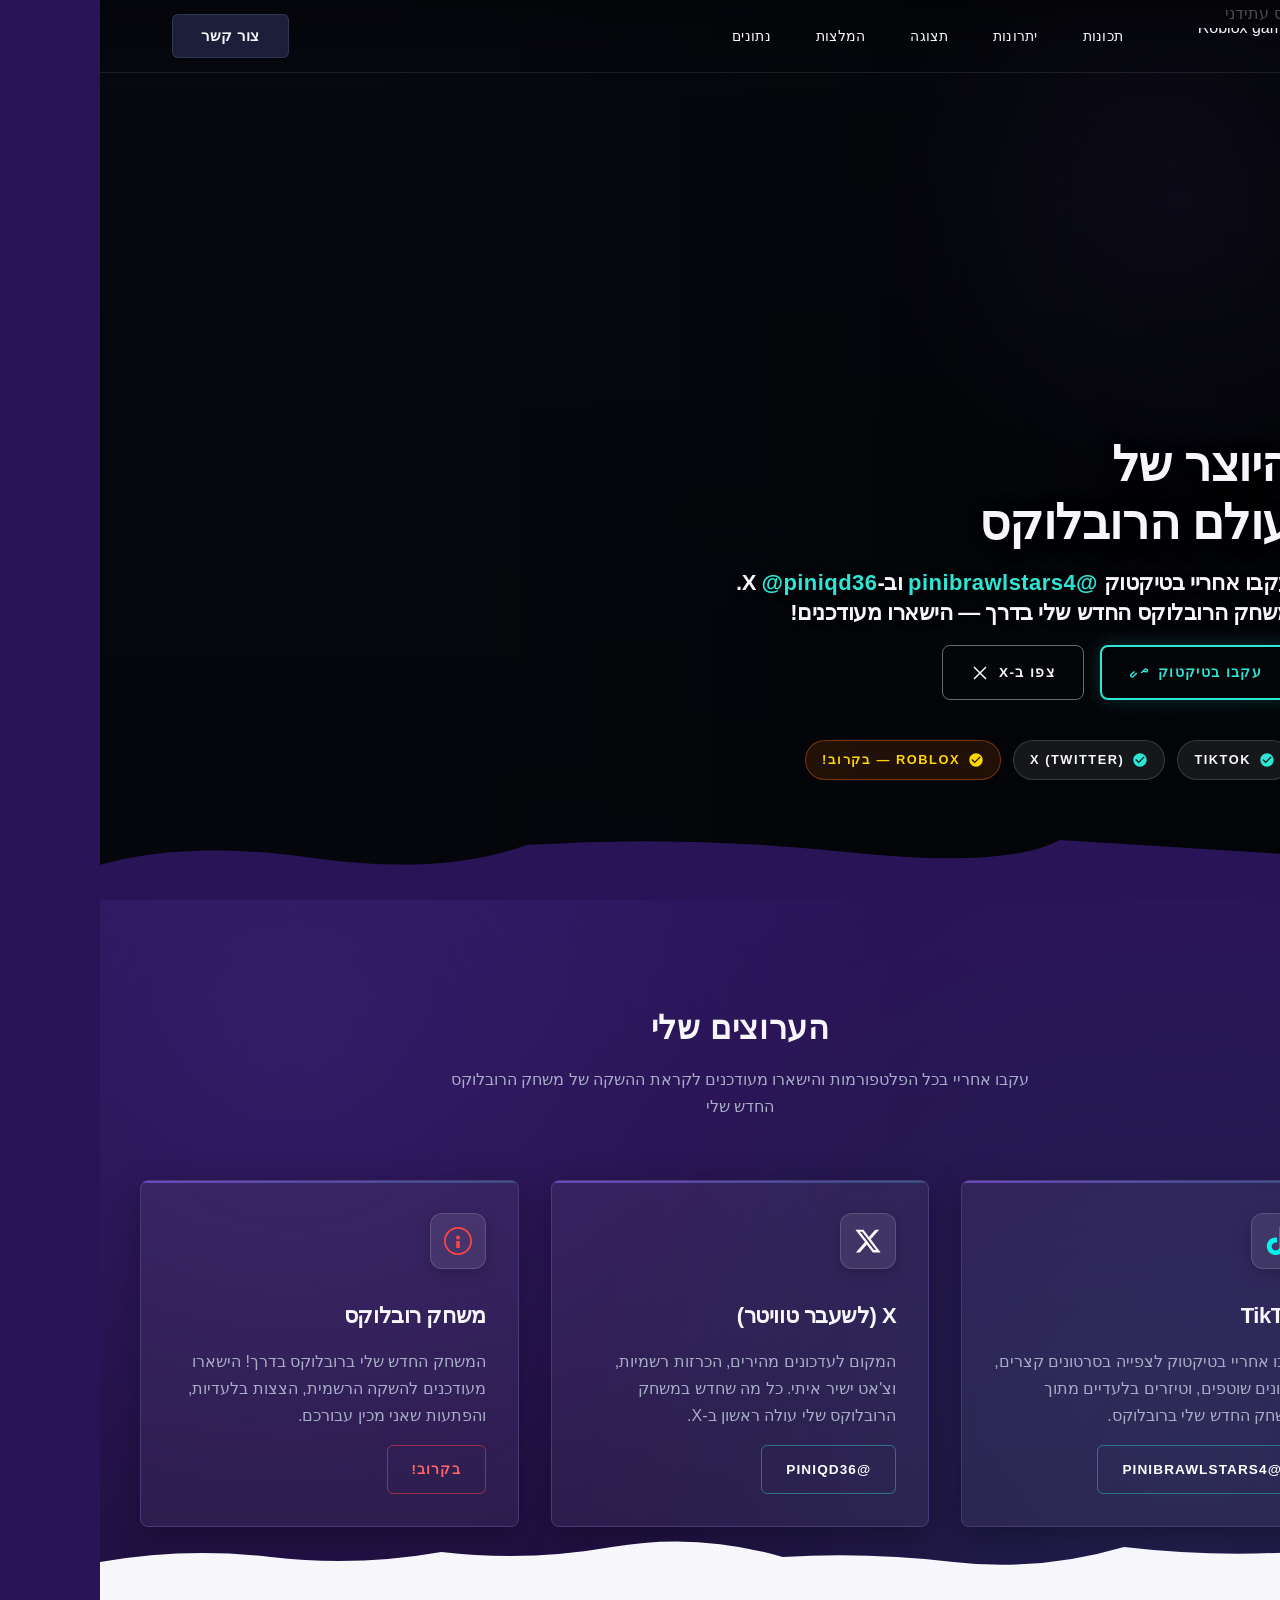
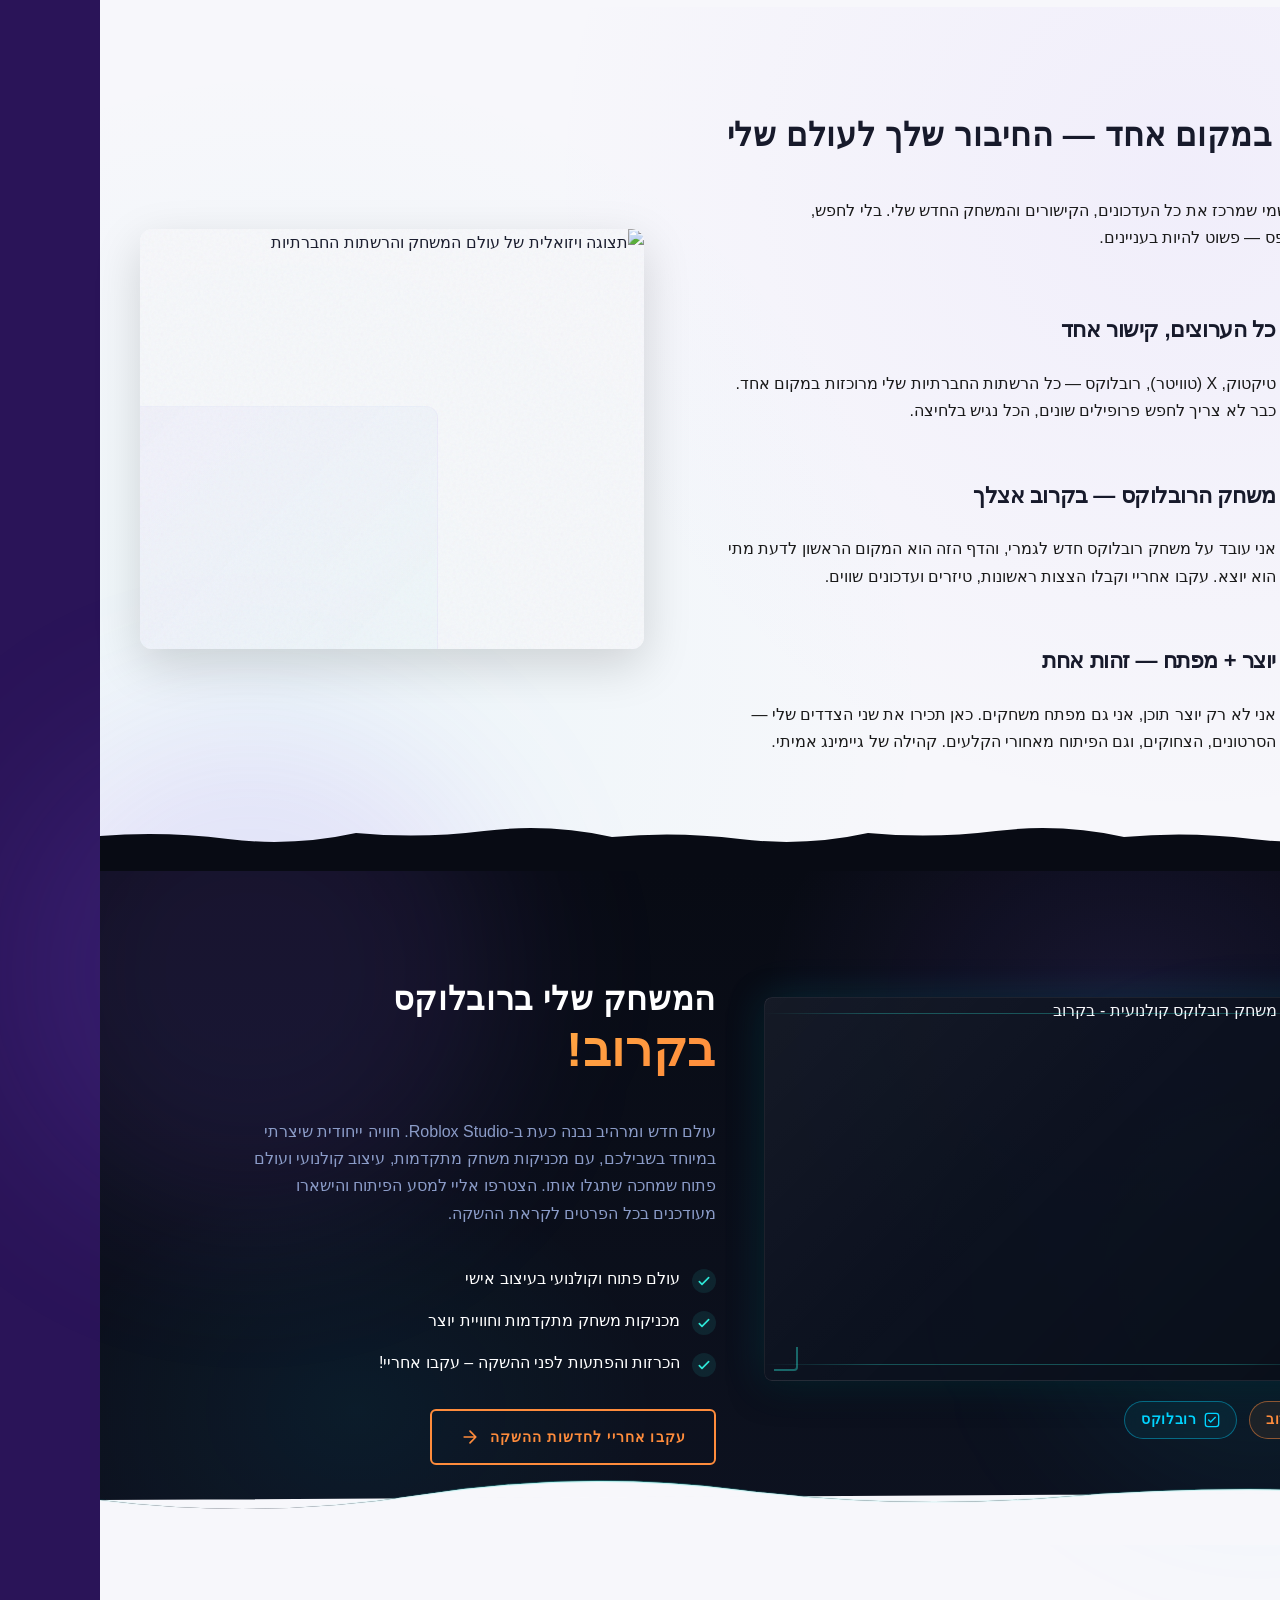
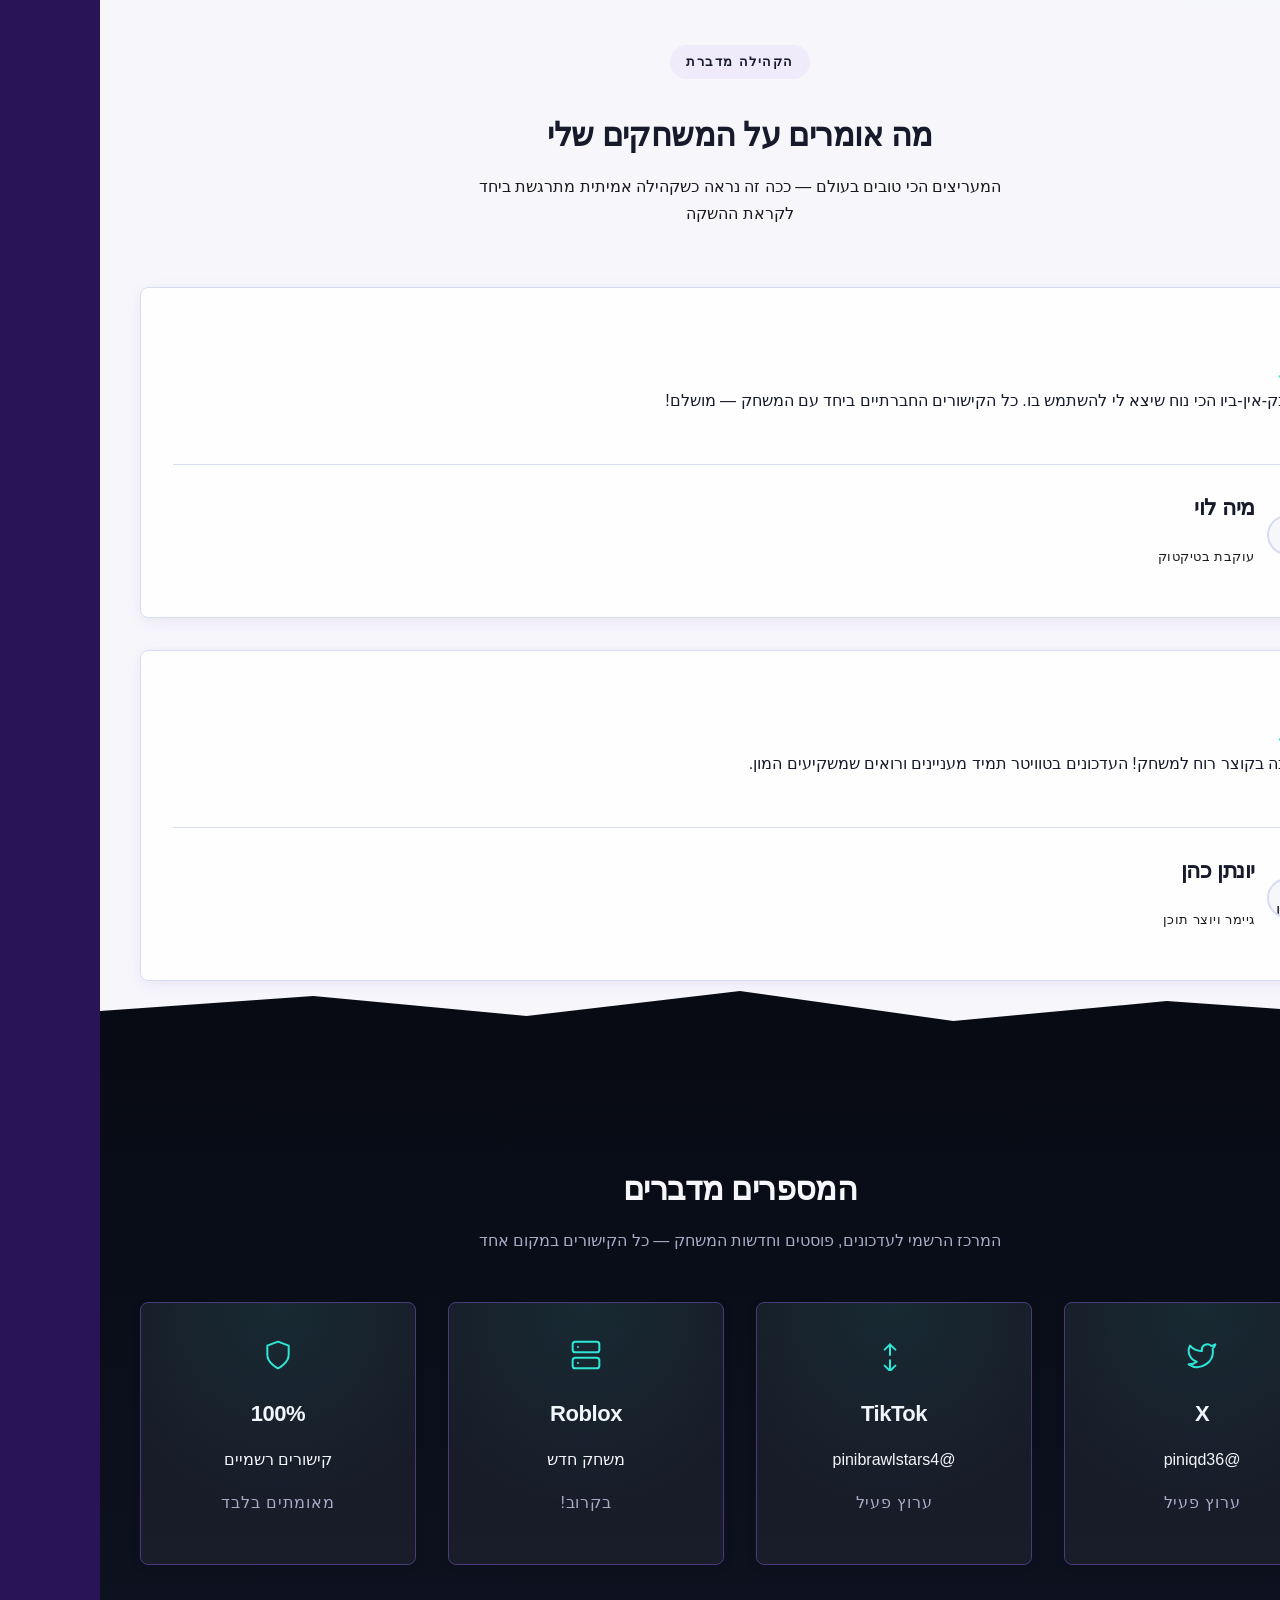
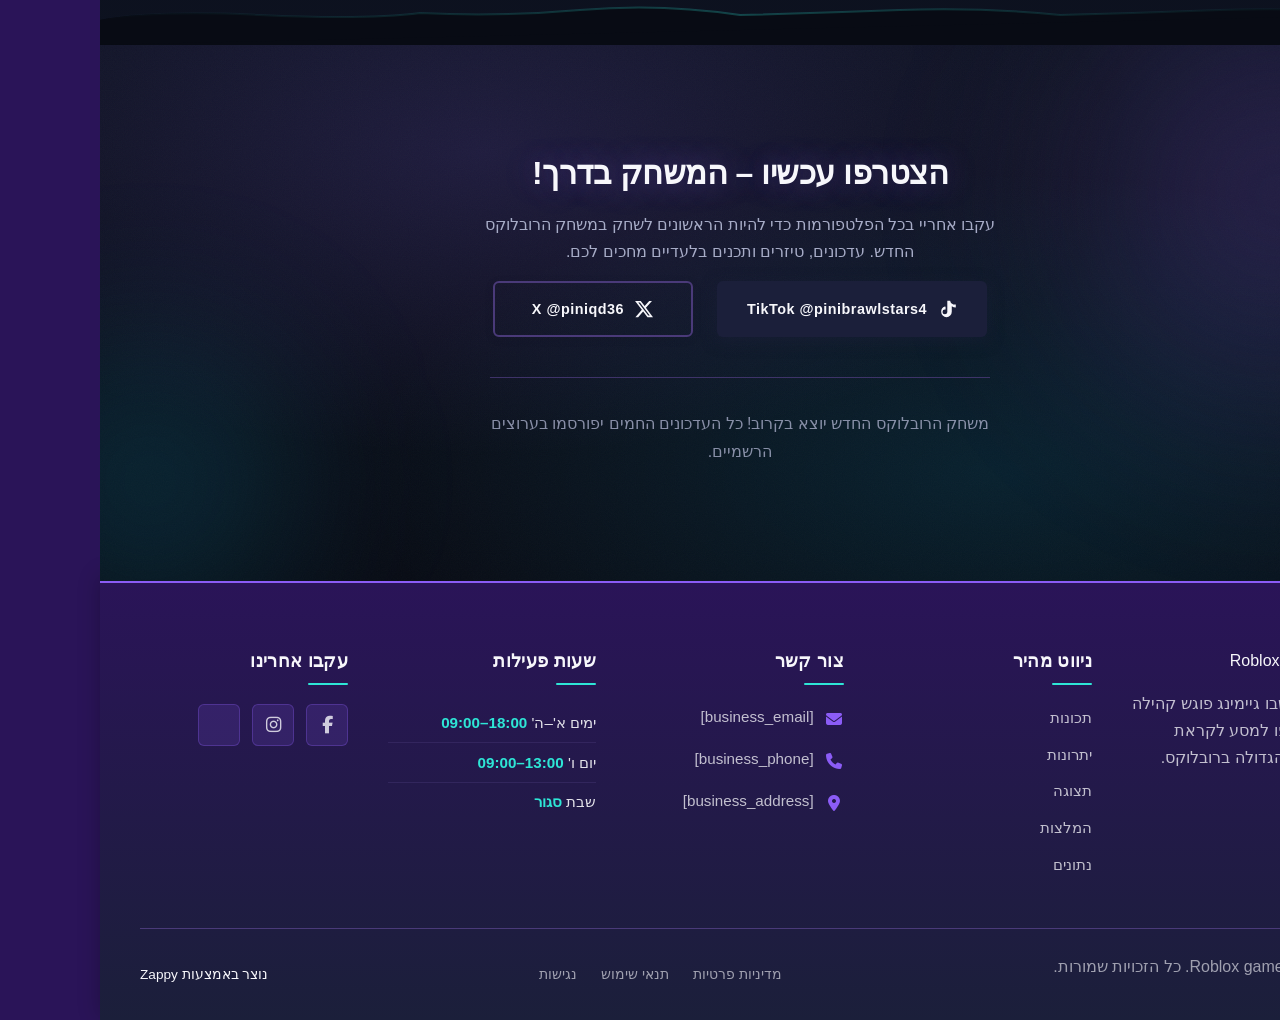
==== commit 02d2d410: "Background sync: Progressive GitHub Sync" ====
--- a/index.html
+++ b/index.html
@@ -228,14 +228,14 @@
     <meta name="twitter:card" content="summary_large_image">
     <meta name="twitter:title" content="גלה את משחק הרובלוקס הבא שלך — Roblox game">
     <meta name="twitter:description" content="יוצר תוכן ומפתח רובלוקס מביא לך הצצה ראשונה למשחק החדש. עקוב אחריי בטיקטוק ובטוויטר והישאר מעודכן בכל הפיתוחים. היכנס עכשיו לקהילה!">
-    <meta property="og:type" content="website">
-  <meta property="og:locale" content="he_IL">
-  
-  
-  
-  
-  
-  <link rel="stylesheet" href="https://cdnjs.cloudflare.com/ajax/libs/font-awesome/6.4.0/css/all.min.css">
+    <meta property="og:type" content="website" />
+  <meta property="og:locale" content="he_IL" />
+  
+  
+  
+  
+  
+  <link rel="stylesheet" href="https://cdnjs.cloudflare.com/ajax/libs/font-awesome/6.4.0/css/all.min.css" />
   <style>
     .skip-link { position: absolute; top: 0; left: 0; transform: translateY(-200%); padding: 12px 18px; background: var(--bg-dark, #1a1a1a); color: var(--text-light, #fff); font-weight: 600; border-radius: 0 0 8px 0; z-index: 10000; }
     .skip-link:focus { transform: none; outline: 2px solid var(--ring, #fff); outline-offset: 2px; }
@@ -245,15 +245,15 @@
 
   
     <!-- Favicons -->
-    <link rel="icon" type="image/x-icon" href="/assets/favicon.ico">
-    <link rel="icon" type="image/png" sizes="16x16" href="/assets/favicon-16x16.png">
-    <link rel="icon" type="image/png" sizes="32x32" href="/assets/favicon-32x32.png">
-    <link rel="icon" type="image/png" sizes="48x48" href="/assets/favicon-48x48.png">
-    <link rel="icon" type="image/png" sizes="192x192" href="/assets/favicon-192x192.png">
-    <link rel="icon" type="image/png" sizes="512x512" href="/assets/favicon-512x512.png">
-    <link rel="apple-touch-icon" href="/assets/apple-touch-icon.png">
+    <link rel="icon" type="image/x-icon" href="/assets/favicon.ico" />
+    <link rel="icon" type="image/png" sizes="16x16" href="/assets/favicon-16x16.png" />
+    <link rel="icon" type="image/png" sizes="32x32" href="/assets/favicon-32x32.png" />
+    <link rel="icon" type="image/png" sizes="48x48" href="/assets/favicon-48x48.png" />
+    <link rel="icon" type="image/png" sizes="192x192" href="/assets/favicon-192x192.png" />
+    <link rel="icon" type="image/png" sizes="512x512" href="/assets/favicon-512x512.png" />
+    <link rel="apple-touch-icon" href="/assets/apple-touch-icon.png" />
     <!-- Cookie Consent -->
-    <link rel="stylesheet" href="https://cdn.jsdelivr.net/npm/vanilla-cookieconsent@3/dist/cookieconsent.css">
+    <link rel="stylesheet" href="https://cdn.jsdelivr.net/npm/vanilla-cookieconsent@3/dist/cookieconsent.css" />
     <script src="https://cdn.jsdelivr.net/npm/vanilla-cookieconsent@3/dist/cookieconsent.umd.js"></script>
     <!-- Mickidum Accessibility Toolbar -->
     <script src="https://cdn.jsdelivr.net/gh/mickidum/acc_toolbar/acctoolbar/acctoolbar.min.js"></script>
@@ -352,20 +352,20 @@
   <nav class="navbar" dir="rtl">
   <button class="mobile-toggle" id="mobileToggle" aria-label="Menu">
     <svg class="hamburger-icon" width="24" height="24" viewBox="0 0 24 24" fill="none">
-      <path d="M3 12h18M3 6h18M3 18h18" stroke="currentColor" stroke-width="2" stroke-linecap="round"></path>
+      <path d="M3 12h18M3 6h18M3 18h18" stroke="currentColor" stroke-width="2" stroke-linecap="round"/>
     </svg>
     <svg class="close-icon" width="24" height="24" viewBox="0 0 24 24" fill="none" style="display: none;">
-      <path d="M18 6L6 18M6 6l12 12" stroke="currentColor" stroke-width="2" stroke-linecap="round"></path>
+      <path d="M18 6L6 18M6 6l12 12" stroke="currentColor" stroke-width="2" stroke-linecap="round"/>
     </svg>
   </button>
   <button class="phone-header-btn" data-phone="[business_phone]" aria-label="Call">
     <svg width="20" height="20" viewBox="0 0 24 24" fill="currentColor">
-      <path d="M22 16.92v3a2 2 0 0 1-2.18 2 19.79 19.79 0 0 1-8.63-3.07 19.5 19.5 0 0 1-6-6 19.79 19.79 0 0 1-3.07-8.67A2 2 0 0 1 4.11 2h3a2 2 0 0 1 2 1.72 12.84 12.84 0 0 0 .7 2.81 2 2 0 0 1-.45 2.11L8.09 9.91a16 16 0 0 0 6 6l1.27-1.27a2 2 0 0 1 2.11-.45 12.84 12.84 0 0 0 2.81.7A2 2 0 0 1 22 16.92z"></path>
+      <path d="M22 16.92v3a2 2 0 0 1-2.18 2 19.79 19.79 0 0 1-8.63-3.07 19.5 19.5 0 0 1-6-6 19.79 19.79 0 0 1-3.07-8.67A2 2 0 0 1 4.11 2h3a2 2 0 0 1 2 1.72 12.84 12.84 0 0 0 .7 2.81 2 2 0 0 1-.45 2.11L8.09 9.91a16 16 0 0 0 6 6l1.27-1.27a2 2 0 0 1 2.11-.45 12.84 12.84 0 0 0 2.81.7A2 2 0 0 1 22 16.92z"/>
     </svg>
   </button>
   <div class="nav-container">
     <div class="nav-right-group"><div class="nav-brand">
-      <a href="/" class="logo-link"><img class="logo" src="/assets/site-----image-1.webp" alt="Roblox game"></a>
+      <a href="/" class="logo-link"><img class="logo" src="/assets/site-----image-1.webp" alt="Roblox game" /></a>
     </div><ul class="nav-menu" id="navMenu"><li><a href="#features">תכונות</a></li><li><a href="#benefits">יתרונות</a></li><li><a href="#showcase">תצוגה</a></li><li><a href="#testimonials">המלצות</a></li><li><a href="#stats">נתונים</a></li><li class="mobile-contact-link nav-cta-mobile-item"><a href="#cta" class="nav-cta-btn">צור קשר</a></li></ul></div>
     
     <div class="nav-cta-container">
@@ -834,7 +834,7 @@
     <section data-band-index="0" id="hero" class="index-hero-section" data-layout-spec="בית-hero" data-hero-type="fullscreen-scrim">
   <!-- Background Image Layer -->
   <div class="index-hero-section__bg-layer">
-    <img loading="eager" fetchpriority="high" data-hero-bg="true" data-placeholder="index-hero-image-1" data-context="A cinematic Roblox-inspired futuristic world: deep indigo-to-violet gradient sky with glowing neon terrain, floating geometric crystals, subtle pixel-noise texture, motion-blur streaks, and a social-media-meets-metaverse atmosphere. No text or logos in the image." width="1200" height="600" src="/assets/site-index-hero-image-1.webp" alt="יקום רובלוקס עתידני" class="index-hero-section__bg-img">
+    <img loading="eager" fetchpriority="high" data-hero-bg="true" data-placeholder="index-hero-image-1" data-context="A cinematic Roblox-inspired futuristic world: deep indigo-to-violet gradient sky with glowing neon terrain, floating geometric crystals, subtle pixel-noise texture, motion-blur streaks, and a social-media-meets-metaverse atmosphere. No text or logos in the image." width="1200" height="600" src="/assets/site-index-hero-image-1.webp" alt="יקום רובלוקס עתידני" class="index-hero-section__bg-img" />
   </div>
 
   <!-- Scrim Overlay for Text Legibility -->
@@ -847,33 +847,33 @@
   <!-- Content Overlay Group -->
   <div class="index-hero-section__overlay">
     <div class="index-hero-section__text-group">
-      <h1 class="index-hero-section__title">היוצר של<br>עולם הרובלוקס</h1>
+      <h1 class="index-hero-section__title">היוצר של<br />עולם הרובלוקס</h1>
       <h3 class="index-hero-section__subtitle">עקבו אחריי בטיקטוק <span class="index-hero-section__handle">@pinibrawlstars4</span> וב-X <span class="index-hero-section__handle">@piniqd36</span>. משחק הרובלוקס החדש שלי בדרך — הישארו מעודכנים!</h3>
       
       <!-- CTA Buttons -->
       <div class="index-hero-section__cta-group">
         <a href="https://www.tiktok.com/@pinibrawlstars4?_r=1&amp;_t=ZS-97du53bTCu8" target="_blank" rel="noopener noreferrer" class="index-hero-section__btn index-hero-section__btn--primary">
           <span>עקבו בטיקטוק</span>
-          <svg data-element-type="icon" data-icon-type="svg" viewBox="0 0 24 24" width="18" height="18" fill="none" stroke="currentColor" stroke-width="2"><path d="M9 12l-4.586 4.586a2 2 0 01-2.828-2.828L6.172 10"></path><path d="M15 12l4.586-4.586a2 2 0 012.828 2.828L17.828 10"></path></svg>
+          <svg data-element-type="icon" data-icon-type="svg" viewBox="0 0 24 24" width="18" height="18" fill="none" stroke="currentColor" stroke-width="2"><path d="M9 12l-4.586 4.586a2 2 0 01-2.828-2.828L6.172 10"/><path d="M15 12l4.586-4.586a2 2 0 012.828 2.828L17.828 10"/></svg>
         </a>
         <a href="https://x.com/piniqd36?s=11" target="_blank" rel="noopener noreferrer" class="index-hero-section__btn index-hero-section__btn--secondary">
           <span>צפו ב-X</span>
-          <svg data-element-type="icon" data-icon-type="svg" viewBox="0 0 24 24" width="18" height="18" fill="none" stroke="currentColor" stroke-width="2"><path d="M4 4l16 16M4 20L20 4"></path></svg>
+          <svg data-element-type="icon" data-icon-type="svg" viewBox="0 0 24 24" width="18" height="18" fill="none" stroke="currentColor" stroke-width="2"><path d="M4 4l16 16M4 20L20 4"/></svg>
         </a>
       </div>
 
       <!-- Platform Badges -->
       <div class="index-hero-section__badges">
         <span class="index-hero-section__badge">
-          <svg data-element-type="icon" data-icon-type="svg" viewBox="0 0 24 24" width="16" height="16" fill="currentColor"><path d="M12 2C6.48 2 2 6.48 2 12s4.48 10 10 10 10-4.48 10-10S17.52 2 12 2zm-2 15l-5-5 1.41-1.41L10 14.17l7.59-7.59L19 8l-9 9z"></path></svg>
+          <svg data-element-type="icon" data-icon-type="svg" viewBox="0 0 24 24" width="16" height="16" fill="currentColor"><path d="M12 2C6.48 2 2 6.48 2 12s4.48 10 10 10 10-4.48 10-10S17.52 2 12 2zm-2 15l-5-5 1.41-1.41L10 14.17l7.59-7.59L19 8l-9 9z"/></svg>
           <span>TikTok</span>
         </span>
         <span class="index-hero-section__badge">
-          <svg data-element-type="icon" data-icon-type="svg" viewBox="0 0 24 24" width="16" height="16" fill="currentColor"><path d="M12 2C6.48 2 2 6.48 2 12s4.48 10 10 10 10-4.48 10-10S17.52 2 12 2zm-2 15l-5-5 1.41-1.41L10 14.17l7.59-7.59L19 8l-9 9z"></path></svg>
+          <svg data-element-type="icon" data-icon-type="svg" viewBox="0 0 24 24" width="16" height="16" fill="currentColor"><path d="M12 2C6.48 2 2 6.48 2 12s4.48 10 10 10 10-4.48 10-10S17.52 2 12 2zm-2 15l-5-5 1.41-1.41L10 14.17l7.59-7.59L19 8l-9 9z"/></svg>
           <span>X (Twitter)</span>
         </span>
         <span class="index-hero-section__badge index-hero-section__badge--coming-soon">
-          <svg data-element-type="icon" data-icon-type="svg" viewBox="0 0 24 24" width="16" height="16" fill="currentColor"><path d="M12 2C6.48 2 2 6.48 2 12s4.48 10 10 10 10-4.48 10-10S17.52 2 12 2zm-2 15l-5-5 1.41-1.41L10 14.17l7.59-7.59L19 8l-9 9z"></path></svg>
+          <svg data-element-type="icon" data-icon-type="svg" viewBox="0 0 24 24" width="16" height="16" fill="currentColor"><path d="M12 2C6.48 2 2 6.48 2 12s4.48 10 10 10 10-4.48 10-10S17.52 2 12 2zm-2 15l-5-5 1.41-1.41L10 14.17l7.59-7.59L19 8l-9 9z"/></svg>
           <span>Roblox — בקרוב!</span>
         </span>
       </div>
@@ -885,11 +885,11 @@
     <svg data-no-icon-edit="true" aria-hidden="true" viewBox="0 0 1200 80" preserveAspectRatio="none" xmlns="http://www.w3.org/2000/svg">
       <defs>
         <linearGradient id="nebulaFade" x1="0%" y1="0%" x2="100%" y2="0%">
-          <stop offset="0%" stop-color="var(--bg-dark)" stop-opacity="0.95"></stop>
-          <stop offset="100%" stop-color="var(--bg-dark)" stop-opacity="1"></stop>
+          <stop offset="0%" stop-color="var(--bg-dark)" stop-opacity="0.95"/>
+          <stop offset="100%" stop-color="var(--bg-dark)" stop-opacity="1"/>
         </linearGradient>
       </defs>
-      <path d="M0,80 L0,45 Q80,20 200,38 T400,25 Q550,15 700,32 T900,20 Q1050,30 1200,40 L1200,80 Z" fill="var(--bg-dark)"></path>
+      <path d="M0,80 L0,45 Q80,20 200,38 T400,25 Q550,15 700,32 T900,20 Q1050,30 1200,40 L1200,80 Z" fill="var(--bg-dark)"/>
     </svg>
   </div>
 </section>
@@ -909,7 +909,7 @@
         <div class="card-badge-wrapper">
           <div class="card-badge tiktok-badge">
             <svg data-element-type="icon" data-icon-type="svg" viewBox="0 0 24 24" fill="currentColor" xmlns="http://www.w3.org/2000/svg">
-              <path d="M12.525.02c1.31-.02 2.61-.01 3.91-.02.08 1.53.63 3.09 1.75 4.17 1.12 1.11 2.7 1.62 4.24 1.79v4.03c-1.44-.05-2.89-.35-4.2-.97-.57-.26-1.1-.59-1.62-.93-.01 2.92.01 5.84-.02 8.75-.08 1.4-.54 2.79-1.35 3.94-1.31 1.92-3.58 3.17-5.91 3.21-1.43.08-2.86-.31-4.08-1.03-2.02-1.19-3.44-3.37-3.65-5.71-.02-.5-.03-1-.01-1.49.18-1.9 1.12-3.72 2.58-4.96 1.66-1.44 3.98-2.13 6.15-1.72.02 1.48-.04 2.96-.04 4.44-.99-.32-2.15-.23-3.02.37-.63.41-1.11 1.04-1.36 1.75-.21.51-.15 1.07-.14 1.61.24 1.64 1.82 3.02 3.5 2.87 1.12-.01 2.19-.66 2.77-1.61.19-.33.4-.67.41-1.06.1-1.79.06-3.57.07-5.36.01-4.03-.01-8.05.02-12.07z"></path>
+              <path d="M12.525.02c1.31-.02 2.61-.01 3.91-.02.08 1.53.63 3.09 1.75 4.17 1.12 1.11 2.7 1.62 4.24 1.79v4.03c-1.44-.05-2.89-.35-4.2-.97-.57-.26-1.1-.59-1.62-.93-.01 2.92.01 5.84-.02 8.75-.08 1.4-.54 2.79-1.35 3.94-1.31 1.92-3.58 3.17-5.91 3.21-1.43.08-2.86-.31-4.08-1.03-2.02-1.19-3.44-3.37-3.65-5.71-.02-.5-.03-1-.01-1.49.18-1.9 1.12-3.72 2.58-4.96 1.66-1.44 3.98-2.13 6.15-1.72.02 1.48-.04 2.96-.04 4.44-.99-.32-2.15-.23-3.02.37-.63.41-1.11 1.04-1.36 1.75-.21.51-.15 1.07-.14 1.61.24 1.64 1.82 3.02 3.5 2.87 1.12-.01 2.19-.66 2.77-1.61.19-.33.4-.67.41-1.06.1-1.79.06-3.57.07-5.36.01-4.03-.01-8.05.02-12.07z"/>
             </svg>
           </div>
         </div>
@@ -923,7 +923,7 @@
         <div class="card-badge-wrapper">
           <div class="card-badge x-badge">
             <svg data-element-type="icon" data-icon-type="svg" viewBox="0 0 24 24" fill="currentColor" xmlns="http://www.w3.org/2000/svg">
-              <path d="M18.244 2.25h3.308l-7.227 8.26 8.502 11.24H16.17l-5.214-6.817L4.99 21.75H1.68l7.73-8.835L1.254 2.25H8.08l4.713 6.231zm-1.161 17.52h1.833L7.084 4.126H5.117z"></path>
+              <path d="M18.244 2.25h3.308l-7.227 8.26 8.502 11.24H16.17l-5.214-6.817L4.99 21.75H1.68l7.73-8.835L1.254 2.25H8.08l4.713 6.231zm-1.161 17.52h1.833L7.084 4.126H5.117z"/>
             </svg>
           </div>
         </div>
@@ -937,7 +937,7 @@
         <div class="card-badge-wrapper">
           <div class="card-badge roblox-badge">
             <svg data-element-type="icon" data-icon-type="svg" viewBox="0 0 24 24" fill="currentColor" xmlns="http://www.w3.org/2000/svg">
-              <path d="M12 0C5.373 0 0 5.373 0 12s5.373 12 12 12 12-5.373 12-12S18.627 0 12 0zm0 22.5C6.21 22.5 1.5 17.79 1.5 12S6.21 1.5 12 1.5 22.5 6.21 22.5 12 17.79 22.5 12 22.5zm-1.5-15h3v3h-3v-3zm0 4.5h3v6h-3v-6z"></path>
+              <path d="M12 0C5.373 0 0 5.373 0 12s5.373 12 12 12 12-5.373 12-12S18.627 0 12 0zm0 22.5C6.21 22.5 1.5 17.79 1.5 12S6.21 1.5 12 1.5 22.5 6.21 22.5 12 17.79 22.5 12 22.5zm-1.5-15h3v3h-3v-3zm0 4.5h3v6h-3v-6z"/>
             </svg>
           </div>
         </div>
@@ -953,12 +953,12 @@
     <svg data-no-icon-edit="true" aria-hidden="true" viewBox="0 0 1200 80" preserveAspectRatio="none" xmlns="http://www.w3.org/2000/svg">
       <defs>
         <linearGradient id="ripGradient" x1="0%" y1="0%" x2="0%" y2="100%">
-          <stop offset="0%" stop-color="#2A1458" stop-opacity="1"></stop>
-          <stop offset="100%" stop-color="#2A1458" stop-opacity="0"></stop>
+          <stop offset="0%" stop-color="#2A1458" stop-opacity="1"/>
+          <stop offset="100%" stop-color="#2A1458" stop-opacity="0"/>
         </linearGradient>
       </defs>
-      <path d="M0,80 L0,35 Q80,20 160,30 T320,25 Q400,35 480,20 T640,30 Q720,25 800,35 T960,20 Q1040,30 1120,25 T1200,35 L1200,80 Z" fill="var(--bg-light)"></path>
-      <path d="M0,80 L0,50 Q100,40 200,55 T400,45 Q500,55 600,40 T800,50 Q900,45 1000,55 T1200,50 L1200,80 Z" fill="var(--bg-light)"></path>
+      <path d="M0,80 L0,35 Q80,20 160,30 T320,25 Q400,35 480,20 T640,30 Q720,25 800,35 T960,20 Q1040,30 1120,25 T1200,35 L1200,80 Z" fill="var(--bg-light)"/>
+      <path d="M0,80 L0,50 Q100,40 200,55 T400,45 Q500,55 600,40 T800,50 Q900,45 1000,55 T1200,50 L1200,80 Z" fill="var(--bg-light)"/>
     </svg>
   </div>
 </section>
@@ -972,11 +972,11 @@
         <div class="index-benefits-section__value-item">
           <div class="index-benefits-section__value-icon-wrapper">
             <svg class="index-benefits-section__value-icon" data-element-type="icon" data-icon-type="svg" viewBox="0 0 24 24" fill="none" xmlns="http://www.w3.org/2000/svg">
-              <path d="M18 8C19.6569 8 21 6.65685 21 5C21 3.34315 19.6569 2 18 2C16.3431 2 15 3.34315 15 5C15 6.65685 16.3431 8 18 8Z" stroke="currentColor" stroke-width="1.5" stroke-linecap="round" stroke-linejoin="round"></path>
-              <path d="M6 15C7.65685 15 9 13.6569 9 12C9 10.3431 7.65685 9 6 9C4.34315 9 3 10.3431 3 12C3 13.6569 4.34315 15 6 15Z" stroke="currentColor" stroke-width="1.5" stroke-linecap="round" stroke-linejoin="round"></path>
-              <path d="M18 22C19.6569 22 21 20.6569 21 19C21 17.3431 19.6569 16 18 16C16.3431 16 15 17.3431 15 19C15 20.6569 16.3431 22 18 22Z" stroke="currentColor" stroke-width="1.5" stroke-linecap="round" stroke-linejoin="round"></path>
-              <path d="M8.59 13.51L15.42 17.49" stroke="currentColor" stroke-width="1.5" stroke-linecap="round" stroke-linejoin="round"></path>
-              <path d="M15.41 6.51L8.59 10.49" stroke="currentColor" stroke-width="1.5" stroke-linecap="round" stroke-linejoin="round"></path>
+              <path d="M18 8C19.6569 8 21 6.65685 21 5C21 3.34315 19.6569 2 18 2C16.3431 2 15 3.34315 15 5C15 6.65685 16.3431 8 18 8Z" stroke="currentColor" stroke-width="1.5" stroke-linecap="round" stroke-linejoin="round"/>
+              <path d="M6 15C7.65685 15 9 13.6569 9 12C9 10.3431 7.65685 9 6 9C4.34315 9 3 10.3431 3 12C3 13.6569 4.34315 15 6 15Z" stroke="currentColor" stroke-width="1.5" stroke-linecap="round" stroke-linejoin="round"/>
+              <path d="M18 22C19.6569 22 21 20.6569 21 19C21 17.3431 19.6569 16 18 16C16.3431 16 15 17.3431 15 19C15 20.6569 16.3431 22 18 22Z" stroke="currentColor" stroke-width="1.5" stroke-linecap="round" stroke-linejoin="round"/>
+              <path d="M8.59 13.51L15.42 17.49" stroke="currentColor" stroke-width="1.5" stroke-linecap="round" stroke-linejoin="round"/>
+              <path d="M15.41 6.51L8.59 10.49" stroke="currentColor" stroke-width="1.5" stroke-linecap="round" stroke-linejoin="round"/>
             </svg>
           </div>
           <div class="index-benefits-section__value-text">
@@ -987,9 +987,9 @@
         <div class="index-benefits-section__value-item">
           <div class="index-benefits-section__value-icon-wrapper">
             <svg class="index-benefits-section__value-icon" data-element-type="icon" data-icon-type="svg" viewBox="0 0 24 24" fill="none" xmlns="http://www.w3.org/2000/svg">
-              <path d="M21 12V19C21 20.1046 20.1046 21 19 21H5C3.89543 21 3 20.1046 3 19V5C3 3.89543 3.89543 3 5 3H12" stroke="currentColor" stroke-width="1.5" stroke-linecap="round" stroke-linejoin="round"></path>
-              <path d="M16 3H21V8" stroke="currentColor" stroke-width="1.5" stroke-linecap="round" stroke-linejoin="round"></path>
-              <path d="M21 3L12 12" stroke="currentColor" stroke-width="1.5" stroke-linecap="round" stroke-linejoin="round"></path>
+              <path d="M21 12V19C21 20.1046 20.1046 21 19 21H5C3.89543 21 3 20.1046 3 19V5C3 3.89543 3.89543 3 5 3H12" stroke="currentColor" stroke-width="1.5" stroke-linecap="round" stroke-linejoin="round"/>
+              <path d="M16 3H21V8" stroke="currentColor" stroke-width="1.5" stroke-linecap="round" stroke-linejoin="round"/>
+              <path d="M21 3L12 12" stroke="currentColor" stroke-width="1.5" stroke-linecap="round" stroke-linejoin="round"/>
             </svg>
           </div>
           <div class="index-benefits-section__value-text">
@@ -1000,10 +1000,10 @@
         <div class="index-benefits-section__value-item">
           <div class="index-benefits-section__value-icon-wrapper">
             <svg class="index-benefits-section__value-icon" data-element-type="icon" data-icon-type="svg" viewBox="0 0 24 24" fill="none" xmlns="http://www.w3.org/2000/svg">
-              <path d="M12 22C17.5228 22 22 17.5228 22 12C22 6.47715 17.5228 2 12 2C6.47715 2 2 6.47715 2 12C2 17.5228 6.47715 22 12 22Z" stroke="currentColor" stroke-width="1.5" stroke-linecap="round" stroke-linejoin="round"></path>
-              <path d="M12 6V12L16 14" stroke="currentColor" stroke-width="1.5" stroke-linecap="round" stroke-linejoin="round"></path>
-              <path d="M8 2.5V6" stroke="currentColor" stroke-width="1.5" stroke-linecap="round" stroke-linejoin="round"></path>
-              <path d="M16 2.5V6" stroke="currentColor" stroke-width="1.5" stroke-linecap="round" stroke-linejoin="round"></path>
+              <path d="M12 22C17.5228 22 22 17.5228 22 12C22 6.47715 17.5228 2 12 2C6.47715 2 2 6.47715 2 12C2 17.5228 6.47715 22 12 22Z" stroke="currentColor" stroke-width="1.5" stroke-linecap="round" stroke-linejoin="round"/>
+              <path d="M12 6V12L16 14" stroke="currentColor" stroke-width="1.5" stroke-linecap="round" stroke-linejoin="round"/>
+              <path d="M8 2.5V6" stroke="currentColor" stroke-width="1.5" stroke-linecap="round" stroke-linejoin="round"/>
+              <path d="M16 2.5V6" stroke="currentColor" stroke-width="1.5" stroke-linecap="round" stroke-linejoin="round"/>
             </svg>
           </div>
           <div class="index-benefits-section__value-text">
@@ -1015,14 +1015,14 @@
     </div>
     <div class="index-benefits-section__media">
       <div class="index-benefits-section__media-tile">
-        <img loading="lazy" decoding="async" data-placeholder="index-benefits-image-1" data-context="A stylized abstract collage blending a Roblox game environment texture with neon social-media pulse lines and soft violet-to-aqua gradient mesh. The composition feels like a premium game launch poster with a tech-gaming aesthetic, rounded corners, subtle noise overlay, and a clean floating backplate peeking from the bottom-right corner at about 30% visibility." width="600" height="400" src="/assets/site-index-benefits-image-1.webp" alt="תצוגה ויזואלית של עולם המשחק והרשתות החברתיות">
+        <img loading="lazy" decoding="async" data-placeholder="index-benefits-image-1" data-context="A stylized abstract collage blending a Roblox game environment texture with neon social-media pulse lines and soft violet-to-aqua gradient mesh. The composition feels like a premium game launch poster with a tech-gaming aesthetic, rounded corners, subtle noise overlay, and a clean floating backplate peeking from the bottom-right corner at about 30% visibility." width="600" height="400" src="/assets/site-index-benefits-image-1.webp" alt="תצוגה ויזואלית של עולם המשחק והרשתות החברתיות" />
         <div class="index-benefits-section__media-backplate"></div>
       </div>
     </div>
   </div>
   <div class="index-benefits-section__divider-wrapper">
     <svg data-no-icon-edit="true" aria-hidden="true" viewBox="0 0 1200 80" preserveAspectRatio="none" xmlns="http://www.w3.org/2000/svg">
-      <path d="M0,80 L0,45 Q60,40 120,48 T240,42 Q300,48 360,40 T480,46 Q540,40 600,48 T720,42 Q780,48 840,40 T960,46 Q1020,40 1080,48 T1200,42 L1200,80 Z" fill="#080B14"></path>
+      <path d="M0,80 L0,45 Q60,40 120,48 T240,42 Q300,48 360,40 T480,46 Q540,40 600,48 T720,42 Q780,48 840,40 T960,46 Q1020,40 1080,48 T1200,42 L1200,80 Z" fill="#080B14"/>
     </svg>
   </div>
 </section>
@@ -1035,7 +1035,7 @@
       <!-- IMAGERY COLUMN (START) -->
       <div class="index-showcase-section__media">
         <div class="index-showcase-section__image-wrapper">
-          <img loading="lazy" decoding="async" data-placeholder="index-showcase-image-1" data-context="Cinematic Roblox game environment teaser with dramatic sunset-orange neon lighting, glossy reflective floor, floating geometric game structures, and a foggy atmospheric glow. The scene should look like a high-end game reveal poster screenshot with dark cinematic paneling and subtle HUD-inspired decorative lines." width="600" height="400" src="/assets/site-index-showcase-image-1.webp" alt="סביבת משחק רובלוקס קולנועית - בקרוב">
+          <img loading="lazy" decoding="async" data-placeholder="index-showcase-image-1" data-context="Cinematic Roblox game environment teaser with dramatic sunset-orange neon lighting, glossy reflective floor, floating geometric game structures, and a foggy atmospheric glow. The scene should look like a high-end game reveal poster screenshot with dark cinematic paneling and subtle HUD-inspired decorative lines." width="600" height="400" src="/assets/site-index-showcase-image-1.webp" alt="סביבת משחק רובלוקס קולנועית - בקרוב" />
           <!-- Glossy frame overlay -->
           <div class="index-showcase-section__frame" aria-hidden="true"></div>
           <!-- HUD-inspired decorative lines -->
@@ -1055,8 +1055,8 @@
           </span>
           <span class="index-showcase-section__chip index-showcase-section__chip--platform">
             <svg data-element-type="icon" data-icon-type="svg" class="index-showcase-section__chip-icon" viewBox="0 0 24 24" fill="none" xmlns="http://www.w3.org/2000/svg" aria-hidden="true">
-              <rect x="2" y="2" width="20" height="20" rx="4" stroke="currentColor" stroke-width="2"></rect>
-              <path d="M7 12L10 15L17 8" stroke="currentColor" stroke-width="2" stroke-linecap="round" stroke-linejoin="round"></path>
+              <rect x="2" y="2" width="20" height="20" rx="4" stroke="currentColor" stroke-width="2"/>
+              <path d="M7 12L10 15L17 8" stroke="currentColor" stroke-width="2" stroke-linecap="round" stroke-linejoin="round"/>
             </svg>
             רובלוקס
           </span>
@@ -1078,19 +1078,19 @@
         <ul class="index-showcase-section__hype-list">
           <li class="index-showcase-section__hype-item">
             <span class="index-showcase-section__hype-marker" aria-hidden="true">
-              <svg data-element-type="icon" data-icon-type="svg" viewBox="0 0 24 24" fill="none" xmlns="http://www.w3.org/2000/svg"><path d="M5 13L9 17L19 7" stroke="currentColor" stroke-width="2.5" stroke-linecap="round" stroke-linejoin="round"></path></svg>
+              <svg data-element-type="icon" data-icon-type="svg" viewBox="0 0 24 24" fill="none" xmlns="http://www.w3.org/2000/svg"><path d="M5 13L9 17L19 7" stroke="currentColor" stroke-width="2.5" stroke-linecap="round" stroke-linejoin="round"/></svg>
             </span>
             <span class="index-showcase-section__hype-text">עולם פתוח וקולנועי בעיצוב אישי</span>
           </li>
           <li class="index-showcase-section__hype-item">
             <span class="index-showcase-section__hype-marker" aria-hidden="true">
-              <svg data-element-type="icon" data-icon-type="svg" viewBox="0 0 24 24" fill="none" xmlns="http://www.w3.org/2000/svg"><path d="M5 13L9 17L19 7" stroke="currentColor" stroke-width="2.5" stroke-linecap="round" stroke-linejoin="round"></path></svg>
+              <svg data-element-type="icon" data-icon-type="svg" viewBox="0 0 24 24" fill="none" xmlns="http://www.w3.org/2000/svg"><path d="M5 13L9 17L19 7" stroke="currentColor" stroke-width="2.5" stroke-linecap="round" stroke-linejoin="round"/></svg>
             </span>
             <span class="index-showcase-section__hype-text">מכניקות משחק מתקדמות וחוויית יוצר</span>
           </li>
           <li class="index-showcase-section__hype-item">
             <span class="index-showcase-section__hype-marker" aria-hidden="true">
-              <svg data-element-type="icon" data-icon-type="svg" viewBox="0 0 24 24" fill="none" xmlns="http://www.w3.org/2000/svg"><path d="M5 13L9 17L19 7" stroke="currentColor" stroke-width="2.5" stroke-linecap="round" stroke-linejoin="round"></path></svg>
+              <svg data-element-type="icon" data-icon-type="svg" viewBox="0 0 24 24" fill="none" xmlns="http://www.w3.org/2000/svg"><path d="M5 13L9 17L19 7" stroke="currentColor" stroke-width="2.5" stroke-linecap="round" stroke-linejoin="round"/></svg>
             </span>
             <span class="index-showcase-section__hype-text">הכרזות והפתעות לפני ההשקה – עקבו אחריי!</span>
           </li>
@@ -1100,7 +1100,7 @@
         <a href="#social-links" class="index-showcase-section__cta">
           <span>עקבו אחריי לחדשות ההשקה</span>
           <svg data-element-type="icon" data-icon-type="svg" class="index-showcase-section__cta-arrow" viewBox="0 0 24 24" fill="none" xmlns="http://www.w3.org/2000/svg" aria-hidden="true">
-            <path d="M5 12H19M19 12L12 5M19 12L12 19" stroke="currentColor" stroke-width="2" stroke-linecap="round" stroke-linejoin="round"></path>
+            <path d="M5 12H19M19 12L12 5M19 12L12 19" stroke="currentColor" stroke-width="2" stroke-linecap="round" stroke-linejoin="round"/>
           </svg>
         </a>
       </div>
@@ -1113,14 +1113,14 @@
     <svg data-no-icon-edit="true" aria-hidden="true" viewBox="0 0 1200 80" preserveAspectRatio="none" xmlns="http://www.w3.org/2000/svg">
       <defs>
         <linearGradient id="index-showcase-horizon-glow" x1="0%" y1="0%" x2="0%" y2="100%">
-          <stop offset="0%" stop-color="var(--accent)" stop-opacity="0.3"></stop>
-          <stop offset="100%" stop-color="var(--accent)" stop-opacity="0"></stop>
+          <stop offset="0%" stop-color="var(--accent)" stop-opacity="0.3"/>
+          <stop offset="100%" stop-color="var(--accent)" stop-opacity="0"/>
         </linearGradient>
       </defs>
       <!-- Curved horizon path filling BOTTOM portion -->
-      <path d="M0,80 L0,35 Q150,55 300,30 T600,25 T900,32 T1200,28 L1200,80 Z" fill="var(--bg-light)"></path>
+      <path d="M0,80 L0,35 Q150,55 300,30 T600,25 T900,32 T1200,28 L1200,80 Z" fill="var(--bg-light)"/>
       <!-- Luminous glow line along the curve -->
-      <path d="M0,35 Q150,55 300,30 T600,25 T900,32 T1200,28" fill="var(--bg-light)" stroke="url(#index-showcase-horizon-glow)" stroke-width="2"></path>
+      <path d="M0,35 Q150,55 300,30 T600,25 T900,32 T1200,28" fill="var(--bg-light)" stroke="url(#index-showcase-horizon-glow)" stroke-width="2"/>
     </svg>
   </div>
 
@@ -1144,14 +1144,14 @@
         <article class="index-testimonials-section__card index-testimonials-section__card--small">
           <div class="index-testimonials-section__card-body">
             <svg class="index-testimonials-section__quote-icon" data-element-type="icon" data-icon-type="svg" width="24" height="24" viewBox="0 0 24 24" fill="none" xmlns="http://www.w3.org/2000/svg">
-              <path d="M3 21V11C3 9.93913 3.42143 8.92172 4.17157 8.17157C4.92172 7.42143 5.93913 7 7 7H17C18.0609 7 19.0783 7.42143 19.8284 8.17157C20.5786 8.92172 21 9.93913 21 11V21H3Z" stroke="currentColor" stroke-width="1.5" stroke-linecap="round" stroke-linejoin="round"></path>
+              <path d="M3 21V11C3 9.93913 3.42143 8.92172 4.17157 8.17157C4.92172 7.42143 5.93913 7 7 7H17C18.0609 7 19.0783 7.42143 19.8284 8.17157C20.5786 8.92172 21 9.93913 21 11V21H3Z" stroke="currentColor" stroke-width="1.5" stroke-linecap="round" stroke-linejoin="round"/>
             </svg>
             <blockquote class="index-testimonials-section__quote">
               <p>הלינק-אין-ביו הכי נוח שיצא לי להשתמש בו. כל הקישורים החברתיים ביחד עם המשחק — מושלם!</p>
             </blockquote>
             <div class="index-testimonials-section__author">
               <div class="index-testimonials-section__author-avatar">
-                <img data-placeholder="fan-avatar-2" data-context="Teen girl gamer avatar with pink highlights and casual hoodie, profile picture style" width="40" height="40" src="/assets/site-fan-avatar-2.webp" alt="מיה לוי" loading="lazy" data-element-type="image" data-element-id="img-1782823694174-a23zstrl4">
+                <img data-placeholder="fan-avatar-2" data-context="Teen girl gamer avatar with pink highlights and casual hoodie, profile picture style" width="40" height="40" src="/assets/site-fan-avatar-2.webp" alt="מיה לוי" loading="lazy" data-element-type="image" data-element-id="img-1782823694174-a23zstrl4" />
               </div>
               <div class="index-testimonials-section__author-info">
                 <h3 class="index-testimonials-section__author-name">מיה לוי</h3>
@@ -1164,14 +1164,14 @@
         <article class="index-testimonials-section__card index-testimonials-section__card--small">
           <div class="index-testimonials-section__card-body">
             <svg class="index-testimonials-section__quote-icon" data-element-type="icon" data-icon-type="svg" width="24" height="24" viewBox="0 0 24 24" fill="none" xmlns="http://www.w3.org/2000/svg">
-              <path d="M3 21V11C3 9.93913 3.42143 8.92172 4.17157 8.17157C4.92172 7.42143 5.93913 7 7 7H17C18.0609 7 19.0783 7.42143 19.8284 8.17157C20.5786 8.92172 21 9.93913 21 11V21H3Z" stroke="currentColor" stroke-width="1.5" stroke-linecap="round" stroke-linejoin="round"></path>
+              <path d="M3 21V11C3 9.93913 3.42143 8.92172 4.17157 8.17157C4.92172 7.42143 5.93913 7 7 7H17C18.0609 7 19.0783 7.42143 19.8284 8.17157C20.5786 8.92172 21 9.93913 21 11V21H3Z" stroke="currentColor" stroke-width="1.5" stroke-linecap="round" stroke-linejoin="round"/>
             </svg>
             <blockquote class="index-testimonials-section__quote">
-              <p style="">מחכה בקוצר רוח למשחק! העדכונים בטוויטר תמיד מעניינים ורואים שמשקיעים המון.</p>
+              <p style>מחכה בקוצר רוח למשחק! העדכונים בטוויטר תמיד מעניינים ורואים שמשקיעים המון.</p>
             </blockquote>
             <div class="index-testimonials-section__author">
               <div class="index-testimonials-section__author-avatar">
-                <img data-placeholder="fan-avatar-3" data-context="Young male gamer avatar with blue LED glasses and dark hoodie, profile picture style" width="40" height="40" src="/assets/site-fan-avatar-3.webp" alt="יונתן כהן" loading="lazy" data-element-type="image" data-element-id="img-1782823694175-3x3ul13n5">
+                <img data-placeholder="fan-avatar-3" data-context="Young male gamer avatar with blue LED glasses and dark hoodie, profile picture style" width="40" height="40" src="/assets/site-fan-avatar-3.webp" alt="יונתן כהן" loading="lazy" data-element-type="image" data-element-id="img-1782823694175-3x3ul13n5" />
               </div>
               <div class="index-testimonials-section__author-info">
                 <h3 class="index-testimonials-section__author-name">יונתן כהן</h3>
@@ -1187,7 +1187,7 @@
   <!-- Bottom Angular Divider -->
   <div class="index-testimonials-section__divider-wrapper">
     <svg data-no-icon-edit="true" aria-hidden="true" viewBox="0 0 1200 80" preserveAspectRatio="none" xmlns="http://www.w3.org/2000/svg">
-      <path d="M0,80 L0,30 L200,15 L400,35 L600,10 L800,40 L1000,20 L1200,35 L1200,80 Z" fill="#080B14"></path>
+      <path d="M0,80 L0,30 L200,15 L400,35 L600,10 L800,40 L1000,20 L1200,35 L1200,80 Z" fill="#080B14"/>
     </svg>
   </div>
 </section>
@@ -1201,7 +1201,7 @@
     <div class="index-stats-section__grid">
       <div class="index-stats-section__tile">
         <div class="index-stats-section__tile-icon" aria-hidden="true">
-          <svg data-element-type="icon" data-icon-type="svg" width="32" height="32" viewBox="0 0 24 24" fill="none" stroke="currentColor" stroke-width="1.5" stroke-linecap="round" stroke-linejoin="round"><path d="M22 4s-.7 2.1-2 3.4c1.6 10-9.4 17.3-18 11.6 2.2.1 4.4-.6 6-2C3 15.5.5 9.6 3 5c2.2 2.6 5.6 4.1 9 4-.9-4.2 4-6.6 7-3.8 1.1 0 3-1.2 3-1.2z"></path></svg>
+          <svg data-element-type="icon" data-icon-type="svg" width="32" height="32" viewBox="0 0 24 24" fill="none" stroke="currentColor" stroke-width="1.5" stroke-linecap="round" stroke-linejoin="round"><path d="M22 4s-.7 2.1-2 3.4c1.6 10-9.4 17.3-18 11.6 2.2.1 4.4-.6 6-2C3 15.5.5 9.6 3 5c2.2 2.6 5.6 4.1 9 4-.9-4.2 4-6.6 7-3.8 1.1 0 3-1.2 3-1.2z"/></svg>
         </div>
         <h3 class="index-stats-section__tile-value">X</h3>
         <p class="index-stats-section__tile-label">@piniqd36</p>
@@ -1209,7 +1209,7 @@
       </div>
       <div class="index-stats-section__tile">
         <div class="index-stats-section__tile-icon" aria-hidden="true">
-          <svg data-element-type="icon" data-icon-type="svg" width="32" height="32" viewBox="0 0 24 24" fill="none" stroke="currentColor" stroke-width="1.5" stroke-linecap="round" stroke-linejoin="round"><path d="M9 12V4m0 0L5 8m4-4 4 4m-4 8v8m0 0 4-4m-4 4-4-4"></path></svg>
+          <svg data-element-type="icon" data-icon-type="svg" width="32" height="32" viewBox="0 0 24 24" fill="none" stroke="currentColor" stroke-width="1.5" stroke-linecap="round" stroke-linejoin="round"><path d="M9 12V4m0 0L5 8m4-4 4 4m-4 8v8m0 0 4-4m-4 4-4-4"/></svg>
         </div>
         <h3 class="index-stats-section__tile-value">TikTok</h3>
         <p class="index-stats-section__tile-label">@pinibrawlstars4</p>
@@ -1217,7 +1217,7 @@
       </div>
       <div class="index-stats-section__tile">
         <div class="index-stats-section__tile-icon" aria-hidden="true">
-          <svg data-element-type="icon" data-icon-type="svg" width="32" height="32" viewBox="0 0 24 24" fill="none" stroke="currentColor" stroke-width="1.5" stroke-linecap="round" stroke-linejoin="round"><rect x="2" y="2" width="20" height="8" rx="2" ry="2"></rect><rect x="2" y="14" width="20" height="8" rx="2" ry="2"></rect><line x1="6" y1="6" x2="6.01" y2="6"></line><line x1="6" y1="18" x2="6.01" y2="18"></line></svg>
+          <svg data-element-type="icon" data-icon-type="svg" width="32" height="32" viewBox="0 0 24 24" fill="none" stroke="currentColor" stroke-width="1.5" stroke-linecap="round" stroke-linejoin="round"><rect x="2" y="2" width="20" height="8" rx="2" ry="2"/><rect x="2" y="14" width="20" height="8" rx="2" ry="2"/><line x1="6" y1="6" x2="6.01" y2="6"/><line x1="6" y1="18" x2="6.01" y2="18"/></svg>
         </div>
         <h3 class="index-stats-section__tile-value">Roblox</h3>
         <p class="index-stats-section__tile-label">משחק חדש</p>
@@ -1225,7 +1225,7 @@
       </div>
       <div class="index-stats-section__tile">
         <div class="index-stats-section__tile-icon" aria-hidden="true">
-          <svg data-element-type="icon" data-icon-type="svg" width="32" height="32" viewBox="0 0 24 24" fill="none" stroke="currentColor" stroke-width="1.5" stroke-linecap="round" stroke-linejoin="round"><path d="M12 22s8-4 8-10V5l-8-3-8 3v7c0 6 8 10 8 10z"></path></svg>
+          <svg data-element-type="icon" data-icon-type="svg" width="32" height="32" viewBox="0 0 24 24" fill="none" stroke="currentColor" stroke-width="1.5" stroke-linecap="round" stroke-linejoin="round"><path d="M12 22s8-4 8-10V5l-8-3-8 3v7c0 6 8 10 8 10z"/></svg>
         </div>
         <h3 class="index-stats-section__tile-value">100%</h3>
         <p class="index-stats-section__tile-label">קישורים רשמיים</p>
@@ -1237,13 +1237,13 @@
     <svg data-no-icon-edit="true" aria-hidden="true" viewBox="0 0 1200 80" preserveAspectRatio="none" xmlns="http://www.w3.org/2000/svg">
       <defs>
         <linearGradient id="index-stats-glow" x1="0%" y1="0%" x2="100%" y2="0%">
-          <stop offset="0%" stop-color="rgba(46,230,214,0)"></stop>
-          <stop offset="50%" stop-color="rgba(46,230,214,0.25)"></stop>
-          <stop offset="100%" stop-color="rgba(46,230,214,0)"></stop>
+          <stop offset="0%" stop-color="rgba(46,230,214,0)"/>
+          <stop offset="50%" stop-color="rgba(46,230,214,0.25)"/>
+          <stop offset="100%" stop-color="rgba(46,230,214,0)"/>
         </linearGradient>
       </defs>
-      <path d="M0,80 L0,55 Q50,45 150,50 T300,48 Q375,52 450,45 T600,50 Q675,48 750,45 T900,50 Q975,48 1050,45 T1200,50 L1200,80 Z" fill="#080B14"></path>
-      <path d="M0,80 L0,55 Q50,45 150,50 T300,48 Q375,52 450,45 T600,50 Q675,48 750,45 T900,50 Q975,48 1050,45 T1200,50" fill="#080B14" stroke="url(#index-stats-glow)" stroke-width="2"></path>
+      <path d="M0,80 L0,55 Q50,45 150,50 T300,48 Q375,52 450,45 T600,50 Q675,48 750,45 T900,50 Q975,48 1050,45 T1200,50 L1200,80 Z" fill="#080B14"/>
+      <path d="M0,80 L0,55 Q50,45 150,50 T300,48 Q375,52 450,45 T600,50 Q675,48 750,45 T900,50 Q975,48 1050,45 T1200,50" fill="#080B14" stroke="url(#index-stats-glow)" stroke-width="2"/>
     </svg>
   </div>
 </section>
@@ -1264,14 +1264,14 @@
       <div class="cta-buttons">
         <a href="https://www.tiktok.com/@pinibrawlstars4?_r=1&amp;_t=ZS-97du53bTCu8" target="_blank" rel="noopener noreferrer" class="cta-btn cta-btn--primary">
           <span class="cta-btn-icon">
-            <svg width="20" height="20" viewBox="0 0 24 24" fill="currentColor" xmlns="http://www.w3.org/2000/svg" data-element-type="icon" data-icon-type="svg"><path d="M19.59 6.69a4.83 4.83 0 0 1-3.77-4.25V2h-3.45v13.89a2.89 2.89 0 0 1-2.88 2.5 2.89 2.89 0 0 1-2.89-2.89 2.89 2.89 0 0 1 2.89-2.89c.28 0 .54.04.79.1v-3.52a6.37 6.37 0 0 0-.79-.05A6.36 6.36 0 0 0 5 15.4a6.36 6.36 0 0 0 6.36 6.36 6.36 6.36 0 0 0 6.36-6.36V8.64a8.28 8.28 0 0 0 4.85 1.56V6.69c-.42 0-.83-.04-1.23-.11v.11h-1.75Z"></path></svg>
+            <svg width="20" height="20" viewBox="0 0 24 24" fill="currentColor" xmlns="http://www.w3.org/2000/svg" data-element-type="icon" data-icon-type="svg"><path d="M19.59 6.69a4.83 4.83 0 0 1-3.77-4.25V2h-3.45v13.89a2.89 2.89 0 0 1-2.88 2.5 2.89 2.89 0 0 1-2.89-2.89 2.89 2.89 0 0 1 2.89-2.89c.28 0 .54.04.79.1v-3.52a6.37 6.37 0 0 0-.79-.05A6.36 6.36 0 0 0 5 15.4a6.36 6.36 0 0 0 6.36 6.36 6.36 6.36 0 0 0 6.36-6.36V8.64a8.28 8.28 0 0 0 4.85 1.56V6.69c-.42 0-.83-.04-1.23-.11v.11h-1.75Z"/></svg>
           </span>
           <span>TikTok @pinibrawlstars4</span>
         </a>
         
         <a href="https://x.com/piniqd36?s=11" target="_blank" rel="noopener noreferrer" class="cta-btn cta-btn--secondary">
           <span class="cta-btn-icon">
-            <svg width="20" height="20" viewBox="0 0 24 24" fill="currentColor" xmlns="http://www.w3.org/2000/svg" data-element-type="icon" data-icon-type="svg"><path d="M18.244 2.25h3.308l-7.227 8.26 8.502 11.24H16.17l-5.214-6.817L4.99 21.75H1.68l7.73-8.835L1.254 2.25H8.08l4.713 6.231zm-1.161 17.52h1.833L7.084 4.126H5.117z"></path></svg>
+            <svg width="20" height="20" viewBox="0 0 24 24" fill="currentColor" xmlns="http://www.w3.org/2000/svg" data-element-type="icon" data-icon-type="svg"><path d="M18.244 2.25h3.308l-7.227 8.26 8.502 11.24H16.17l-5.214-6.817L4.99 21.75H1.68l7.73-8.835L1.254 2.25H8.08l4.713 6.231zm-1.161 17.52h1.833L7.084 4.126H5.117z"/></svg>
           </span>
           <span>X @piniqd36</span>
         </a>
@@ -1287,7 +1287,7 @@
   <div class="footer-container">
     <div class="footer-top">
       <div class="footer-col footer-brand-col">
-        <img src="/assets/roblox-game-gaming-social-media-logo.webp" alt="Roblox game" class="logo">
+        <img src="/assets/roblox-game-gaming-social-media-logo.webp" alt="Roblox game" class="logo" />
         <p class="footer-tagline">המקום שבו גיימינג פוגש קהילה – הצטרפו למסע לקראת ההשקה הגדולה ברובלוקס.</p>
       </div>
       <div class="footer-col footer-links-col">
@@ -1328,7 +1328,7 @@
         <div class="footer-social">
           <a href="#" aria-label="Facebook" data-zappy-social-placeholder="true"><i class="fab fa-facebook-f"></i></a>
           <a href="#" aria-label="Instagram" data-zappy-social-placeholder="true"><i class="fab fa-instagram"></i></a>
-          <a href="#" aria-label="WhatsApp" data-zappy-social-placeholder="true"><i class="fab fa-whatsapp"></i></a>
+          <a href="#" aria-label="WhatsApp" data-zappy-social-placeholder="true"></a>
         </div>
       </div>
     </div>
@@ -1345,7 +1345,7 @@
 </footer>
   
   <a href="https://wa.me/[whatsapp_handle]" class="whatsapp-float" aria-label="WhatsApp">
-    <i class="fab fa-whatsapp"></i>
+    
   </a>
   
   <div data-integration="accessibility:toolbar"></div>
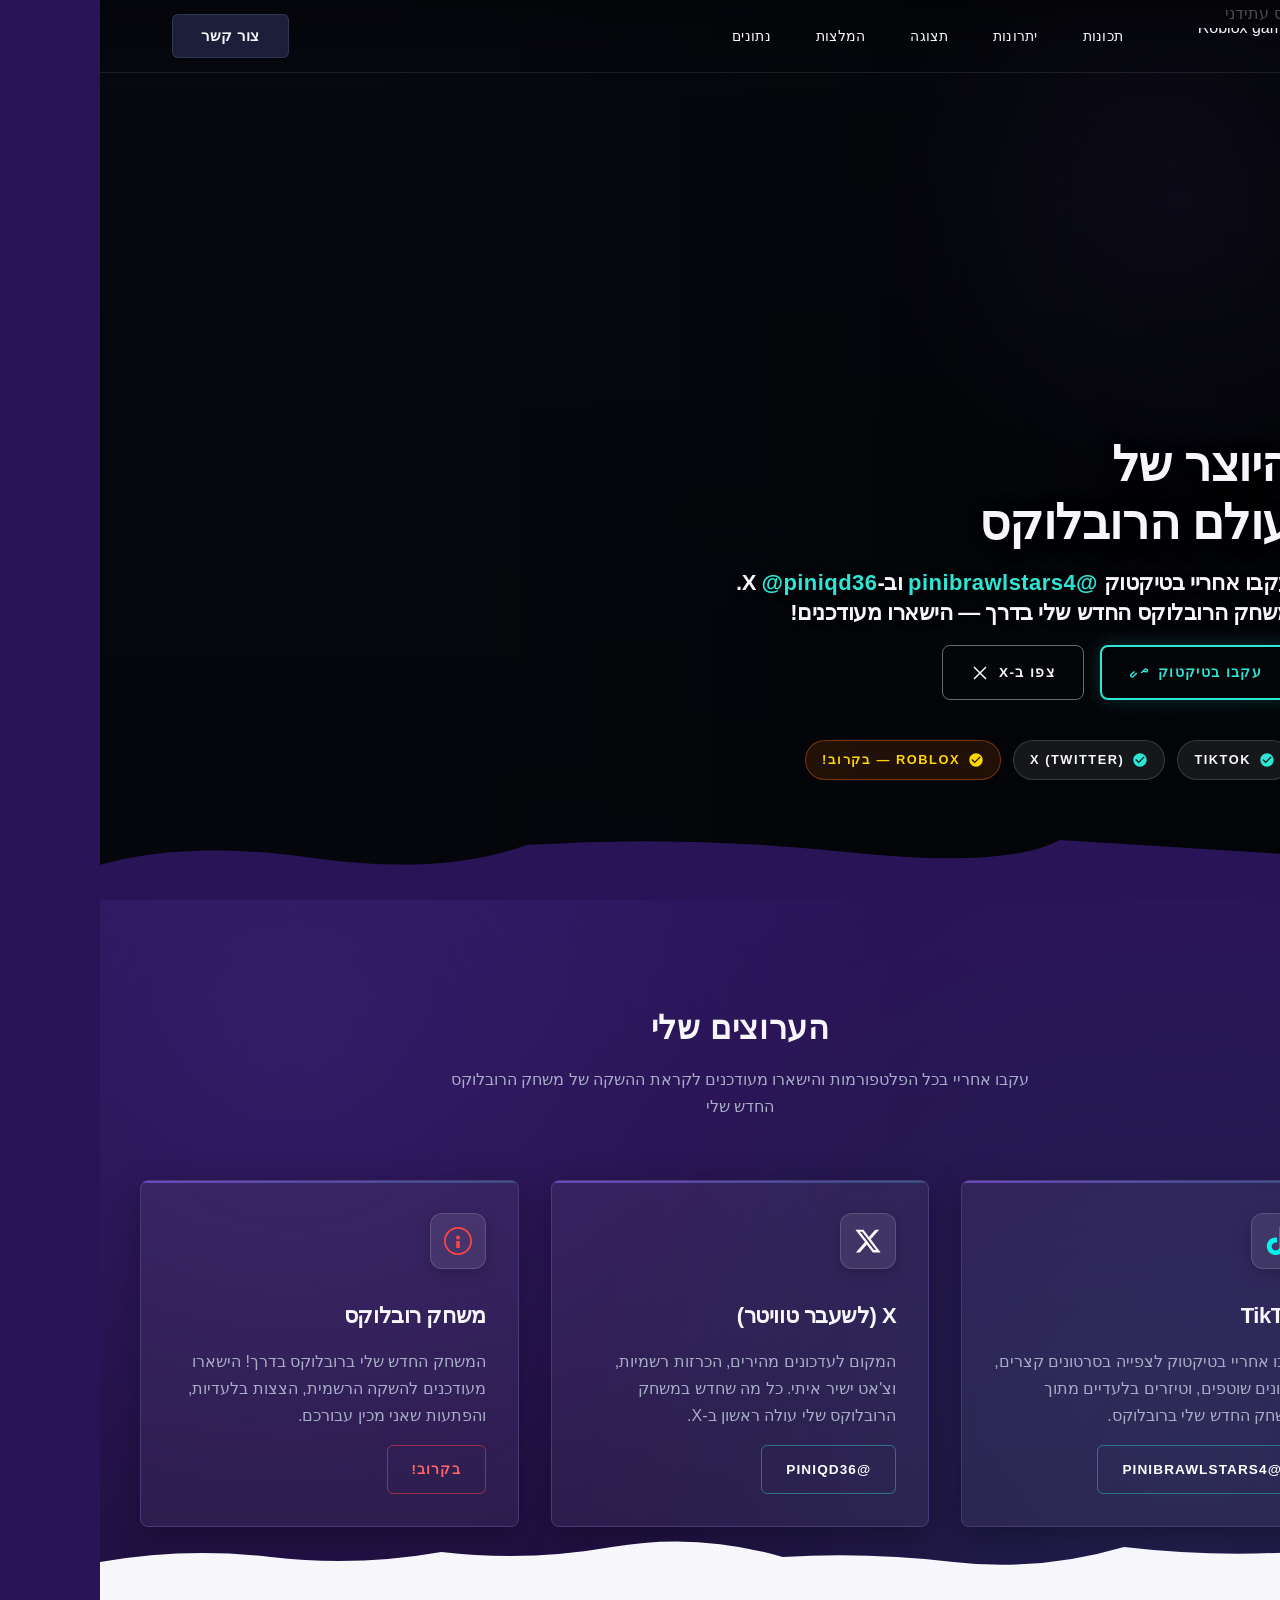
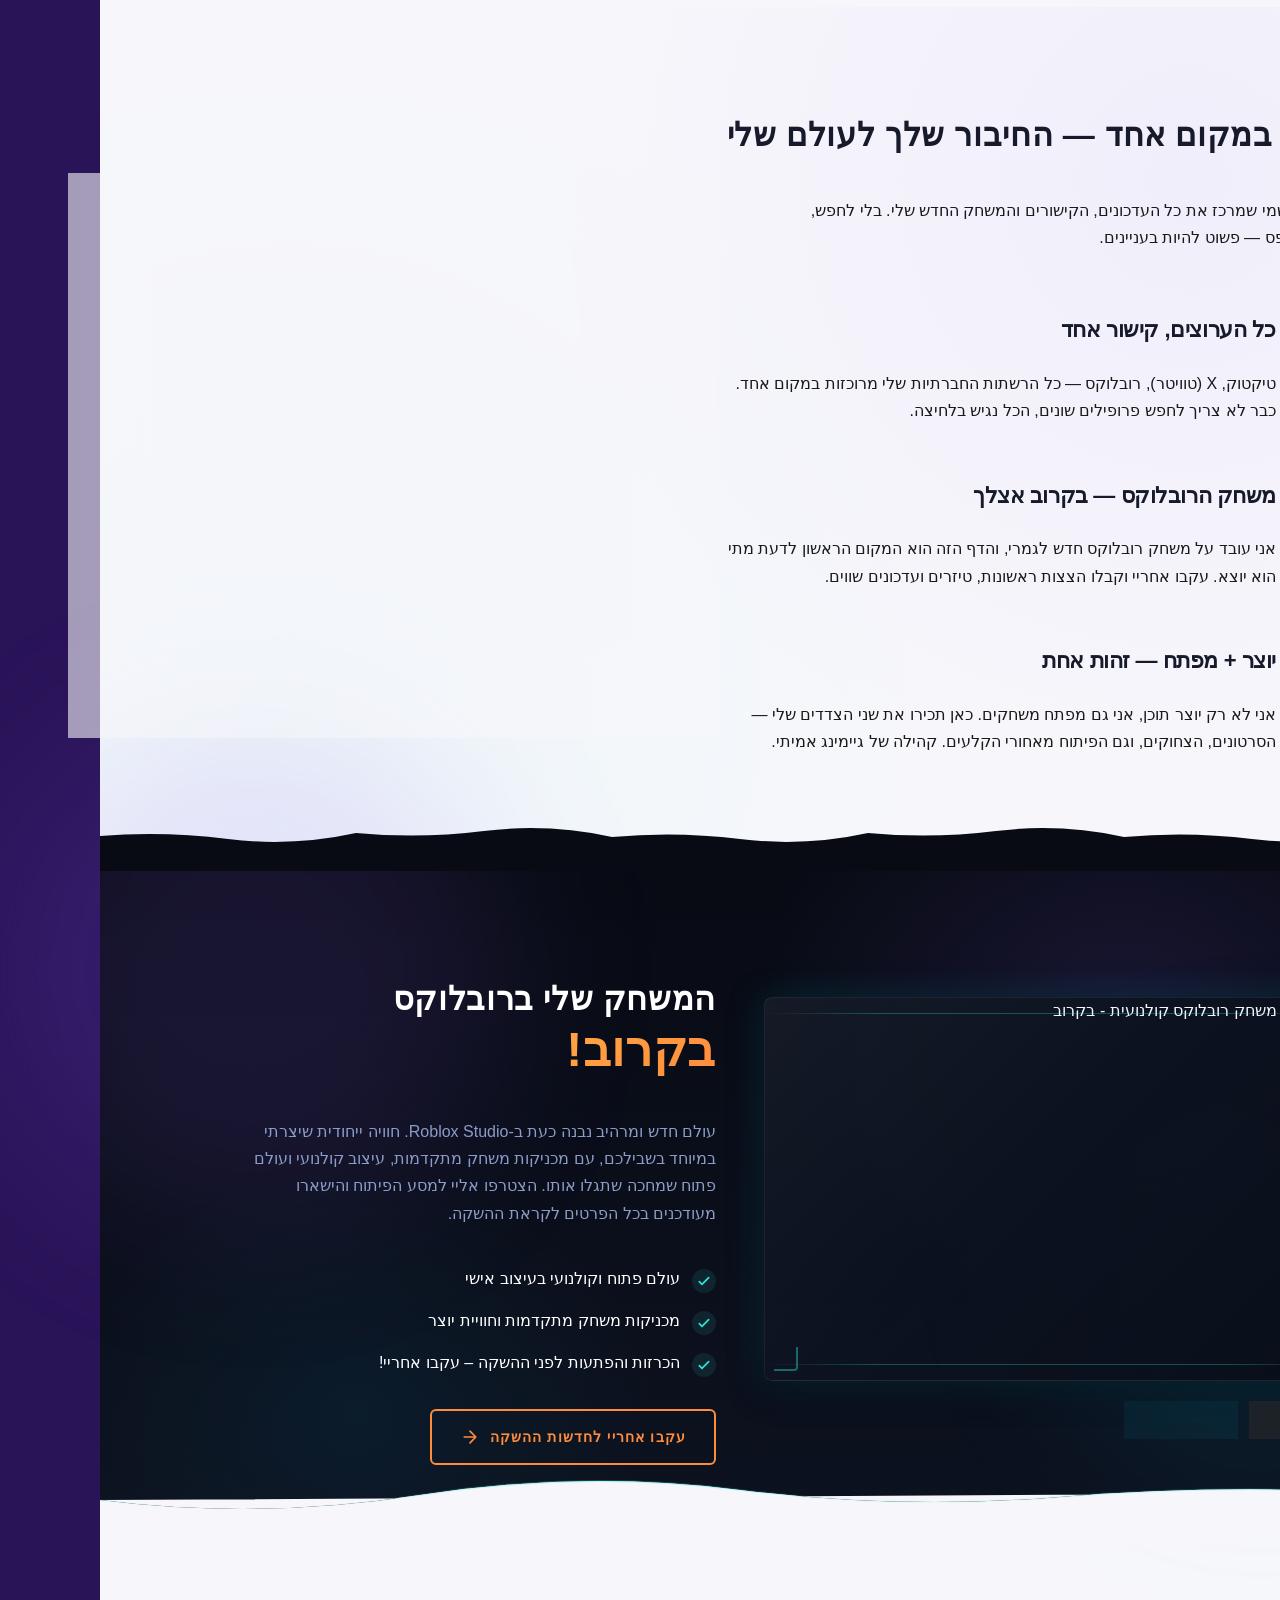
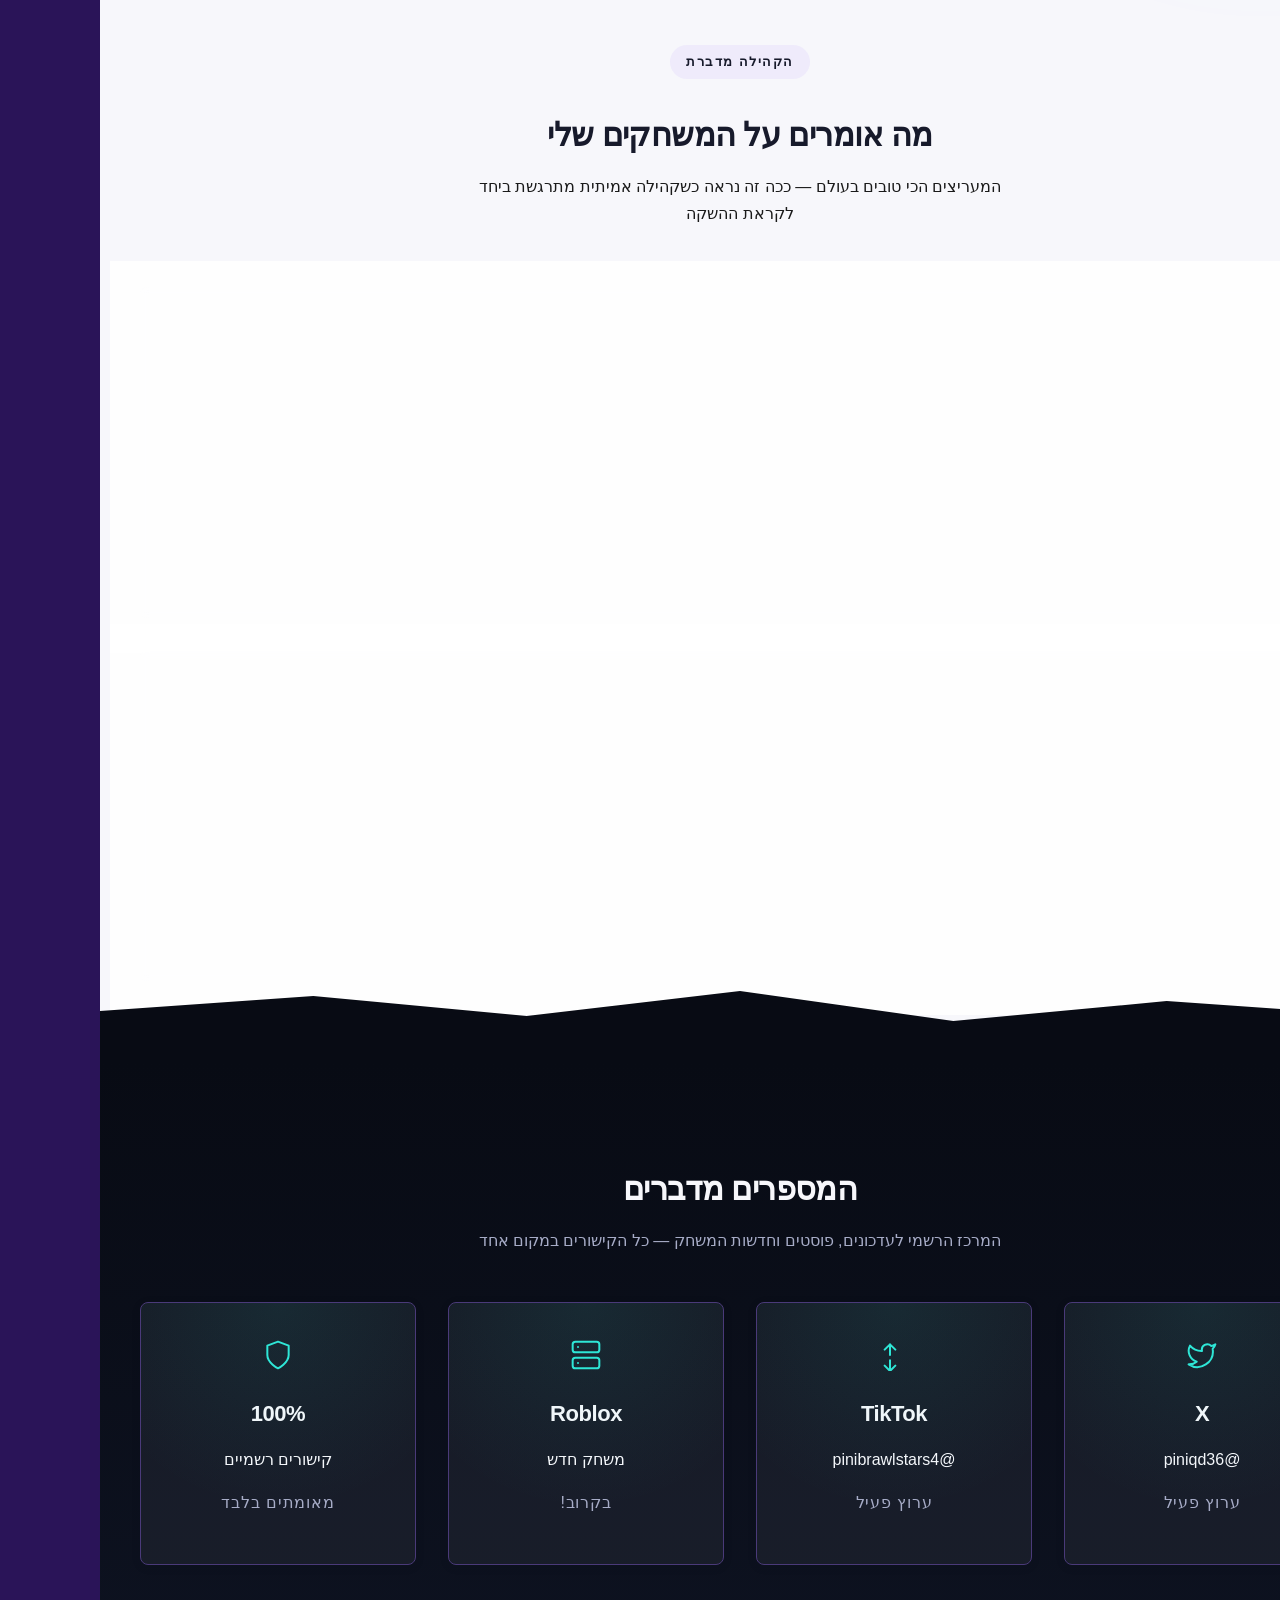
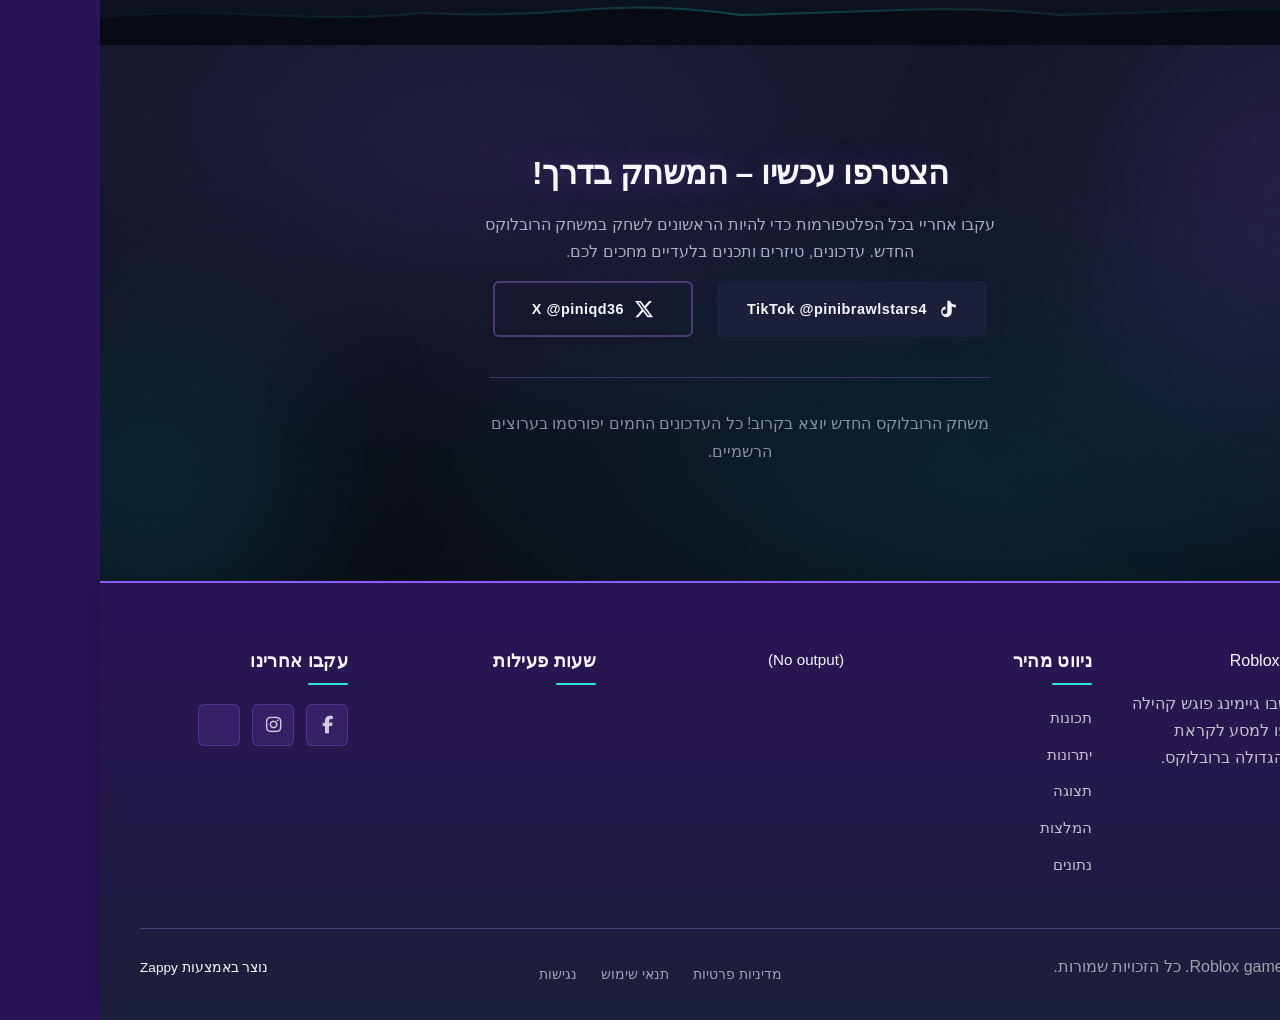
==== commit fe3e860d: "Incremental sync: 1 page(s) — update_text, delete_element" ====
--- a/index.html
+++ b/index.html
@@ -228,14 +228,14 @@
     <meta name="twitter:card" content="summary_large_image">
     <meta name="twitter:title" content="גלה את משחק הרובלוקס הבא שלך — Roblox game">
     <meta name="twitter:description" content="יוצר תוכן ומפתח רובלוקס מביא לך הצצה ראשונה למשחק החדש. עקוב אחריי בטיקטוק ובטוויטר והישאר מעודכן בכל הפיתוחים. היכנס עכשיו לקהילה!">
-    <meta property="og:type" content="website" />
-  <meta property="og:locale" content="he_IL" />
-  
-  
-  
-  
-  
-  <link rel="stylesheet" href="https://cdnjs.cloudflare.com/ajax/libs/font-awesome/6.4.0/css/all.min.css" />
+    <meta property="og:type" content="website">
+  <meta property="og:locale" content="he_IL">
+  
+  
+  
+  
+  
+  <link rel="stylesheet" href="https://cdnjs.cloudflare.com/ajax/libs/font-awesome/6.4.0/css/all.min.css">
   <style>
     .skip-link { position: absolute; top: 0; left: 0; transform: translateY(-200%); padding: 12px 18px; background: var(--bg-dark, #1a1a1a); color: var(--text-light, #fff); font-weight: 600; border-radius: 0 0 8px 0; z-index: 10000; }
     .skip-link:focus { transform: none; outline: 2px solid var(--ring, #fff); outline-offset: 2px; }
@@ -245,15 +245,15 @@
 
   
     <!-- Favicons -->
-    <link rel="icon" type="image/x-icon" href="/assets/favicon.ico" />
-    <link rel="icon" type="image/png" sizes="16x16" href="/assets/favicon-16x16.png" />
-    <link rel="icon" type="image/png" sizes="32x32" href="/assets/favicon-32x32.png" />
-    <link rel="icon" type="image/png" sizes="48x48" href="/assets/favicon-48x48.png" />
-    <link rel="icon" type="image/png" sizes="192x192" href="/assets/favicon-192x192.png" />
-    <link rel="icon" type="image/png" sizes="512x512" href="/assets/favicon-512x512.png" />
-    <link rel="apple-touch-icon" href="/assets/apple-touch-icon.png" />
+    <link rel="icon" type="image/x-icon" href="/assets/favicon.ico">
+    <link rel="icon" type="image/png" sizes="16x16" href="/assets/favicon-16x16.png">
+    <link rel="icon" type="image/png" sizes="32x32" href="/assets/favicon-32x32.png">
+    <link rel="icon" type="image/png" sizes="48x48" href="/assets/favicon-48x48.png">
+    <link rel="icon" type="image/png" sizes="192x192" href="/assets/favicon-192x192.png">
+    <link rel="icon" type="image/png" sizes="512x512" href="/assets/favicon-512x512.png">
+    <link rel="apple-touch-icon" href="/assets/apple-touch-icon.png">
     <!-- Cookie Consent -->
-    <link rel="stylesheet" href="https://cdn.jsdelivr.net/npm/vanilla-cookieconsent@3/dist/cookieconsent.css" />
+    <link rel="stylesheet" href="https://cdn.jsdelivr.net/npm/vanilla-cookieconsent@3/dist/cookieconsent.css">
     <script src="https://cdn.jsdelivr.net/npm/vanilla-cookieconsent@3/dist/cookieconsent.umd.js"></script>
     <!-- Mickidum Accessibility Toolbar -->
     <script src="https://cdn.jsdelivr.net/gh/mickidum/acc_toolbar/acctoolbar/acctoolbar.min.js"></script>
@@ -352,20 +352,20 @@
   <nav class="navbar" dir="rtl">
   <button class="mobile-toggle" id="mobileToggle" aria-label="Menu">
     <svg class="hamburger-icon" width="24" height="24" viewBox="0 0 24 24" fill="none">
-      <path d="M3 12h18M3 6h18M3 18h18" stroke="currentColor" stroke-width="2" stroke-linecap="round"/>
+      <path d="M3 12h18M3 6h18M3 18h18" stroke="currentColor" stroke-width="2" stroke-linecap="round"></path>
     </svg>
     <svg class="close-icon" width="24" height="24" viewBox="0 0 24 24" fill="none" style="display: none;">
-      <path d="M18 6L6 18M6 6l12 12" stroke="currentColor" stroke-width="2" stroke-linecap="round"/>
+      <path d="M18 6L6 18M6 6l12 12" stroke="currentColor" stroke-width="2" stroke-linecap="round"></path>
     </svg>
   </button>
   <button class="phone-header-btn" data-phone="[business_phone]" aria-label="Call">
     <svg width="20" height="20" viewBox="0 0 24 24" fill="currentColor">
-      <path d="M22 16.92v3a2 2 0 0 1-2.18 2 19.79 19.79 0 0 1-8.63-3.07 19.5 19.5 0 0 1-6-6 19.79 19.79 0 0 1-3.07-8.67A2 2 0 0 1 4.11 2h3a2 2 0 0 1 2 1.72 12.84 12.84 0 0 0 .7 2.81 2 2 0 0 1-.45 2.11L8.09 9.91a16 16 0 0 0 6 6l1.27-1.27a2 2 0 0 1 2.11-.45 12.84 12.84 0 0 0 2.81.7A2 2 0 0 1 22 16.92z"/>
+      <path d="M22 16.92v3a2 2 0 0 1-2.18 2 19.79 19.79 0 0 1-8.63-3.07 19.5 19.5 0 0 1-6-6 19.79 19.79 0 0 1-3.07-8.67A2 2 0 0 1 4.11 2h3a2 2 0 0 1 2 1.72 12.84 12.84 0 0 0 .7 2.81 2 2 0 0 1-.45 2.11L8.09 9.91a16 16 0 0 0 6 6l1.27-1.27a2 2 0 0 1 2.11-.45 12.84 12.84 0 0 0 2.81.7A2 2 0 0 1 22 16.92z"></path>
     </svg>
   </button>
   <div class="nav-container">
     <div class="nav-right-group"><div class="nav-brand">
-      <a href="/" class="logo-link"><img class="logo" src="/assets/site-----image-1.webp" alt="Roblox game" /></a>
+      <a href="/" class="logo-link"><img class="logo" src="/assets/site-----image-1.webp" alt="Roblox game"></a>
     </div><ul class="nav-menu" id="navMenu"><li><a href="#features">תכונות</a></li><li><a href="#benefits">יתרונות</a></li><li><a href="#showcase">תצוגה</a></li><li><a href="#testimonials">המלצות</a></li><li><a href="#stats">נתונים</a></li><li class="mobile-contact-link nav-cta-mobile-item"><a href="#cta" class="nav-cta-btn">צור קשר</a></li></ul></div>
     
     <div class="nav-cta-container">
@@ -834,7 +834,7 @@
     <section data-band-index="0" id="hero" class="index-hero-section" data-layout-spec="בית-hero" data-hero-type="fullscreen-scrim">
   <!-- Background Image Layer -->
   <div class="index-hero-section__bg-layer">
-    <img loading="eager" fetchpriority="high" data-hero-bg="true" data-placeholder="index-hero-image-1" data-context="A cinematic Roblox-inspired futuristic world: deep indigo-to-violet gradient sky with glowing neon terrain, floating geometric crystals, subtle pixel-noise texture, motion-blur streaks, and a social-media-meets-metaverse atmosphere. No text or logos in the image." width="1200" height="600" src="/assets/site-index-hero-image-1.webp" alt="יקום רובלוקס עתידני" class="index-hero-section__bg-img" />
+    <img loading="eager" fetchpriority="high" data-hero-bg="true" data-placeholder="index-hero-image-1" data-context="A cinematic Roblox-inspired futuristic world: deep indigo-to-violet gradient sky with glowing neon terrain, floating geometric crystals, subtle pixel-noise texture, motion-blur streaks, and a social-media-meets-metaverse atmosphere. No text or logos in the image." width="1200" height="600" src="/assets/site-index-hero-image-1.webp" alt="יקום רובלוקס עתידני" class="index-hero-section__bg-img">
   </div>
 
   <!-- Scrim Overlay for Text Legibility -->
@@ -847,33 +847,33 @@
   <!-- Content Overlay Group -->
   <div class="index-hero-section__overlay">
     <div class="index-hero-section__text-group">
-      <h1 class="index-hero-section__title">היוצר של<br />עולם הרובלוקס</h1>
+      <h1 class="index-hero-section__title">היוצר של<br>עולם הרובלוקס</h1>
       <h3 class="index-hero-section__subtitle">עקבו אחריי בטיקטוק <span class="index-hero-section__handle">@pinibrawlstars4</span> וב-X <span class="index-hero-section__handle">@piniqd36</span>. משחק הרובלוקס החדש שלי בדרך — הישארו מעודכנים!</h3>
       
       <!-- CTA Buttons -->
       <div class="index-hero-section__cta-group">
         <a href="https://www.tiktok.com/@pinibrawlstars4?_r=1&amp;_t=ZS-97du53bTCu8" target="_blank" rel="noopener noreferrer" class="index-hero-section__btn index-hero-section__btn--primary">
           <span>עקבו בטיקטוק</span>
-          <svg data-element-type="icon" data-icon-type="svg" viewBox="0 0 24 24" width="18" height="18" fill="none" stroke="currentColor" stroke-width="2"><path d="M9 12l-4.586 4.586a2 2 0 01-2.828-2.828L6.172 10"/><path d="M15 12l4.586-4.586a2 2 0 012.828 2.828L17.828 10"/></svg>
+          <svg data-element-type="icon" data-icon-type="svg" viewBox="0 0 24 24" width="18" height="18" fill="none" stroke="currentColor" stroke-width="2"><path d="M9 12l-4.586 4.586a2 2 0 01-2.828-2.828L6.172 10"></path><path d="M15 12l4.586-4.586a2 2 0 012.828 2.828L17.828 10"></path></svg>
         </a>
         <a href="https://x.com/piniqd36?s=11" target="_blank" rel="noopener noreferrer" class="index-hero-section__btn index-hero-section__btn--secondary">
           <span>צפו ב-X</span>
-          <svg data-element-type="icon" data-icon-type="svg" viewBox="0 0 24 24" width="18" height="18" fill="none" stroke="currentColor" stroke-width="2"><path d="M4 4l16 16M4 20L20 4"/></svg>
+          <svg data-element-type="icon" data-icon-type="svg" viewBox="0 0 24 24" width="18" height="18" fill="none" stroke="currentColor" stroke-width="2"><path d="M4 4l16 16M4 20L20 4"></path></svg>
         </a>
       </div>
 
       <!-- Platform Badges -->
       <div class="index-hero-section__badges">
         <span class="index-hero-section__badge">
-          <svg data-element-type="icon" data-icon-type="svg" viewBox="0 0 24 24" width="16" height="16" fill="currentColor"><path d="M12 2C6.48 2 2 6.48 2 12s4.48 10 10 10 10-4.48 10-10S17.52 2 12 2zm-2 15l-5-5 1.41-1.41L10 14.17l7.59-7.59L19 8l-9 9z"/></svg>
+          <svg data-element-type="icon" data-icon-type="svg" viewBox="0 0 24 24" width="16" height="16" fill="currentColor"><path d="M12 2C6.48 2 2 6.48 2 12s4.48 10 10 10 10-4.48 10-10S17.52 2 12 2zm-2 15l-5-5 1.41-1.41L10 14.17l7.59-7.59L19 8l-9 9z"></path></svg>
           <span>TikTok</span>
         </span>
         <span class="index-hero-section__badge">
-          <svg data-element-type="icon" data-icon-type="svg" viewBox="0 0 24 24" width="16" height="16" fill="currentColor"><path d="M12 2C6.48 2 2 6.48 2 12s4.48 10 10 10 10-4.48 10-10S17.52 2 12 2zm-2 15l-5-5 1.41-1.41L10 14.17l7.59-7.59L19 8l-9 9z"/></svg>
+          <svg data-element-type="icon" data-icon-type="svg" viewBox="0 0 24 24" width="16" height="16" fill="currentColor"><path d="M12 2C6.48 2 2 6.48 2 12s4.48 10 10 10 10-4.48 10-10S17.52 2 12 2zm-2 15l-5-5 1.41-1.41L10 14.17l7.59-7.59L19 8l-9 9z"></path></svg>
           <span>X (Twitter)</span>
         </span>
         <span class="index-hero-section__badge index-hero-section__badge--coming-soon">
-          <svg data-element-type="icon" data-icon-type="svg" viewBox="0 0 24 24" width="16" height="16" fill="currentColor"><path d="M12 2C6.48 2 2 6.48 2 12s4.48 10 10 10 10-4.48 10-10S17.52 2 12 2zm-2 15l-5-5 1.41-1.41L10 14.17l7.59-7.59L19 8l-9 9z"/></svg>
+          <svg data-element-type="icon" data-icon-type="svg" viewBox="0 0 24 24" width="16" height="16" fill="currentColor"><path d="M12 2C6.48 2 2 6.48 2 12s4.48 10 10 10 10-4.48 10-10S17.52 2 12 2zm-2 15l-5-5 1.41-1.41L10 14.17l7.59-7.59L19 8l-9 9z"></path></svg>
           <span>Roblox — בקרוב!</span>
         </span>
       </div>
@@ -885,11 +885,11 @@
     <svg data-no-icon-edit="true" aria-hidden="true" viewBox="0 0 1200 80" preserveAspectRatio="none" xmlns="http://www.w3.org/2000/svg">
       <defs>
         <linearGradient id="nebulaFade" x1="0%" y1="0%" x2="100%" y2="0%">
-          <stop offset="0%" stop-color="var(--bg-dark)" stop-opacity="0.95"/>
-          <stop offset="100%" stop-color="var(--bg-dark)" stop-opacity="1"/>
+          <stop offset="0%" stop-color="var(--bg-dark)" stop-opacity="0.95"></stop>
+          <stop offset="100%" stop-color="var(--bg-dark)" stop-opacity="1"></stop>
         </linearGradient>
       </defs>
-      <path d="M0,80 L0,45 Q80,20 200,38 T400,25 Q550,15 700,32 T900,20 Q1050,30 1200,40 L1200,80 Z" fill="var(--bg-dark)"/>
+      <path d="M0,80 L0,45 Q80,20 200,38 T400,25 Q550,15 700,32 T900,20 Q1050,30 1200,40 L1200,80 Z" fill="var(--bg-dark)"></path>
     </svg>
   </div>
 </section>
@@ -909,7 +909,7 @@
         <div class="card-badge-wrapper">
           <div class="card-badge tiktok-badge">
             <svg data-element-type="icon" data-icon-type="svg" viewBox="0 0 24 24" fill="currentColor" xmlns="http://www.w3.org/2000/svg">
-              <path d="M12.525.02c1.31-.02 2.61-.01 3.91-.02.08 1.53.63 3.09 1.75 4.17 1.12 1.11 2.7 1.62 4.24 1.79v4.03c-1.44-.05-2.89-.35-4.2-.97-.57-.26-1.1-.59-1.62-.93-.01 2.92.01 5.84-.02 8.75-.08 1.4-.54 2.79-1.35 3.94-1.31 1.92-3.58 3.17-5.91 3.21-1.43.08-2.86-.31-4.08-1.03-2.02-1.19-3.44-3.37-3.65-5.71-.02-.5-.03-1-.01-1.49.18-1.9 1.12-3.72 2.58-4.96 1.66-1.44 3.98-2.13 6.15-1.72.02 1.48-.04 2.96-.04 4.44-.99-.32-2.15-.23-3.02.37-.63.41-1.11 1.04-1.36 1.75-.21.51-.15 1.07-.14 1.61.24 1.64 1.82 3.02 3.5 2.87 1.12-.01 2.19-.66 2.77-1.61.19-.33.4-.67.41-1.06.1-1.79.06-3.57.07-5.36.01-4.03-.01-8.05.02-12.07z"/>
+              <path d="M12.525.02c1.31-.02 2.61-.01 3.91-.02.08 1.53.63 3.09 1.75 4.17 1.12 1.11 2.7 1.62 4.24 1.79v4.03c-1.44-.05-2.89-.35-4.2-.97-.57-.26-1.1-.59-1.62-.93-.01 2.92.01 5.84-.02 8.75-.08 1.4-.54 2.79-1.35 3.94-1.31 1.92-3.58 3.17-5.91 3.21-1.43.08-2.86-.31-4.08-1.03-2.02-1.19-3.44-3.37-3.65-5.71-.02-.5-.03-1-.01-1.49.18-1.9 1.12-3.72 2.58-4.96 1.66-1.44 3.98-2.13 6.15-1.72.02 1.48-.04 2.96-.04 4.44-.99-.32-2.15-.23-3.02.37-.63.41-1.11 1.04-1.36 1.75-.21.51-.15 1.07-.14 1.61.24 1.64 1.82 3.02 3.5 2.87 1.12-.01 2.19-.66 2.77-1.61.19-.33.4-.67.41-1.06.1-1.79.06-3.57.07-5.36.01-4.03-.01-8.05.02-12.07z"></path>
             </svg>
           </div>
         </div>
@@ -923,7 +923,7 @@
         <div class="card-badge-wrapper">
           <div class="card-badge x-badge">
             <svg data-element-type="icon" data-icon-type="svg" viewBox="0 0 24 24" fill="currentColor" xmlns="http://www.w3.org/2000/svg">
-              <path d="M18.244 2.25h3.308l-7.227 8.26 8.502 11.24H16.17l-5.214-6.817L4.99 21.75H1.68l7.73-8.835L1.254 2.25H8.08l4.713 6.231zm-1.161 17.52h1.833L7.084 4.126H5.117z"/>
+              <path d="M18.244 2.25h3.308l-7.227 8.26 8.502 11.24H16.17l-5.214-6.817L4.99 21.75H1.68l7.73-8.835L1.254 2.25H8.08l4.713 6.231zm-1.161 17.52h1.833L7.084 4.126H5.117z"></path>
             </svg>
           </div>
         </div>
@@ -937,7 +937,7 @@
         <div class="card-badge-wrapper">
           <div class="card-badge roblox-badge">
             <svg data-element-type="icon" data-icon-type="svg" viewBox="0 0 24 24" fill="currentColor" xmlns="http://www.w3.org/2000/svg">
-              <path d="M12 0C5.373 0 0 5.373 0 12s5.373 12 12 12 12-5.373 12-12S18.627 0 12 0zm0 22.5C6.21 22.5 1.5 17.79 1.5 12S6.21 1.5 12 1.5 22.5 6.21 22.5 12 17.79 22.5 12 22.5zm-1.5-15h3v3h-3v-3zm0 4.5h3v6h-3v-6z"/>
+              <path d="M12 0C5.373 0 0 5.373 0 12s5.373 12 12 12 12-5.373 12-12S18.627 0 12 0zm0 22.5C6.21 22.5 1.5 17.79 1.5 12S6.21 1.5 12 1.5 22.5 6.21 22.5 12 17.79 22.5 12 22.5zm-1.5-15h3v3h-3v-3zm0 4.5h3v6h-3v-6z"></path>
             </svg>
           </div>
         </div>
@@ -953,12 +953,12 @@
     <svg data-no-icon-edit="true" aria-hidden="true" viewBox="0 0 1200 80" preserveAspectRatio="none" xmlns="http://www.w3.org/2000/svg">
       <defs>
         <linearGradient id="ripGradient" x1="0%" y1="0%" x2="0%" y2="100%">
-          <stop offset="0%" stop-color="#2A1458" stop-opacity="1"/>
-          <stop offset="100%" stop-color="#2A1458" stop-opacity="0"/>
+          <stop offset="0%" stop-color="#2A1458" stop-opacity="1"></stop>
+          <stop offset="100%" stop-color="#2A1458" stop-opacity="0"></stop>
         </linearGradient>
       </defs>
-      <path d="M0,80 L0,35 Q80,20 160,30 T320,25 Q400,35 480,20 T640,30 Q720,25 800,35 T960,20 Q1040,30 1120,25 T1200,35 L1200,80 Z" fill="var(--bg-light)"/>
-      <path d="M0,80 L0,50 Q100,40 200,55 T400,45 Q500,55 600,40 T800,50 Q900,45 1000,55 T1200,50 L1200,80 Z" fill="var(--bg-light)"/>
+      <path d="M0,80 L0,35 Q80,20 160,30 T320,25 Q400,35 480,20 T640,30 Q720,25 800,35 T960,20 Q1040,30 1120,25 T1200,35 L1200,80 Z" fill="var(--bg-light)"></path>
+      <path d="M0,80 L0,50 Q100,40 200,55 T400,45 Q500,55 600,40 T800,50 Q900,45 1000,55 T1200,50 L1200,80 Z" fill="var(--bg-light)"></path>
     </svg>
   </div>
 </section>
@@ -972,11 +972,11 @@
         <div class="index-benefits-section__value-item">
           <div class="index-benefits-section__value-icon-wrapper">
             <svg class="index-benefits-section__value-icon" data-element-type="icon" data-icon-type="svg" viewBox="0 0 24 24" fill="none" xmlns="http://www.w3.org/2000/svg">
-              <path d="M18 8C19.6569 8 21 6.65685 21 5C21 3.34315 19.6569 2 18 2C16.3431 2 15 3.34315 15 5C15 6.65685 16.3431 8 18 8Z" stroke="currentColor" stroke-width="1.5" stroke-linecap="round" stroke-linejoin="round"/>
-              <path d="M6 15C7.65685 15 9 13.6569 9 12C9 10.3431 7.65685 9 6 9C4.34315 9 3 10.3431 3 12C3 13.6569 4.34315 15 6 15Z" stroke="currentColor" stroke-width="1.5" stroke-linecap="round" stroke-linejoin="round"/>
-              <path d="M18 22C19.6569 22 21 20.6569 21 19C21 17.3431 19.6569 16 18 16C16.3431 16 15 17.3431 15 19C15 20.6569 16.3431 22 18 22Z" stroke="currentColor" stroke-width="1.5" stroke-linecap="round" stroke-linejoin="round"/>
-              <path d="M8.59 13.51L15.42 17.49" stroke="currentColor" stroke-width="1.5" stroke-linecap="round" stroke-linejoin="round"/>
-              <path d="M15.41 6.51L8.59 10.49" stroke="currentColor" stroke-width="1.5" stroke-linecap="round" stroke-linejoin="round"/>
+              <path d="M18 8C19.6569 8 21 6.65685 21 5C21 3.34315 19.6569 2 18 2C16.3431 2 15 3.34315 15 5C15 6.65685 16.3431 8 18 8Z" stroke="currentColor" stroke-width="1.5" stroke-linecap="round" stroke-linejoin="round"></path>
+              <path d="M6 15C7.65685 15 9 13.6569 9 12C9 10.3431 7.65685 9 6 9C4.34315 9 3 10.3431 3 12C3 13.6569 4.34315 15 6 15Z" stroke="currentColor" stroke-width="1.5" stroke-linecap="round" stroke-linejoin="round"></path>
+              <path d="M18 22C19.6569 22 21 20.6569 21 19C21 17.3431 19.6569 16 18 16C16.3431 16 15 17.3431 15 19C15 20.6569 16.3431 22 18 22Z" stroke="currentColor" stroke-width="1.5" stroke-linecap="round" stroke-linejoin="round"></path>
+              <path d="M8.59 13.51L15.42 17.49" stroke="currentColor" stroke-width="1.5" stroke-linecap="round" stroke-linejoin="round"></path>
+              <path d="M15.41 6.51L8.59 10.49" stroke="currentColor" stroke-width="1.5" stroke-linecap="round" stroke-linejoin="round"></path>
             </svg>
           </div>
           <div class="index-benefits-section__value-text">
@@ -987,9 +987,9 @@
         <div class="index-benefits-section__value-item">
           <div class="index-benefits-section__value-icon-wrapper">
             <svg class="index-benefits-section__value-icon" data-element-type="icon" data-icon-type="svg" viewBox="0 0 24 24" fill="none" xmlns="http://www.w3.org/2000/svg">
-              <path d="M21 12V19C21 20.1046 20.1046 21 19 21H5C3.89543 21 3 20.1046 3 19V5C3 3.89543 3.89543 3 5 3H12" stroke="currentColor" stroke-width="1.5" stroke-linecap="round" stroke-linejoin="round"/>
-              <path d="M16 3H21V8" stroke="currentColor" stroke-width="1.5" stroke-linecap="round" stroke-linejoin="round"/>
-              <path d="M21 3L12 12" stroke="currentColor" stroke-width="1.5" stroke-linecap="round" stroke-linejoin="round"/>
+              <path d="M21 12V19C21 20.1046 20.1046 21 19 21H5C3.89543 21 3 20.1046 3 19V5C3 3.89543 3.89543 3 5 3H12" stroke="currentColor" stroke-width="1.5" stroke-linecap="round" stroke-linejoin="round"></path>
+              <path d="M16 3H21V8" stroke="currentColor" stroke-width="1.5" stroke-linecap="round" stroke-linejoin="round"></path>
+              <path d="M21 3L12 12" stroke="currentColor" stroke-width="1.5" stroke-linecap="round" stroke-linejoin="round"></path>
             </svg>
           </div>
           <div class="index-benefits-section__value-text">
@@ -1000,10 +1000,10 @@
         <div class="index-benefits-section__value-item">
           <div class="index-benefits-section__value-icon-wrapper">
             <svg class="index-benefits-section__value-icon" data-element-type="icon" data-icon-type="svg" viewBox="0 0 24 24" fill="none" xmlns="http://www.w3.org/2000/svg">
-              <path d="M12 22C17.5228 22 22 17.5228 22 12C22 6.47715 17.5228 2 12 2C6.47715 2 2 6.47715 2 12C2 17.5228 6.47715 22 12 22Z" stroke="currentColor" stroke-width="1.5" stroke-linecap="round" stroke-linejoin="round"/>
-              <path d="M12 6V12L16 14" stroke="currentColor" stroke-width="1.5" stroke-linecap="round" stroke-linejoin="round"/>
-              <path d="M8 2.5V6" stroke="currentColor" stroke-width="1.5" stroke-linecap="round" stroke-linejoin="round"/>
-              <path d="M16 2.5V6" stroke="currentColor" stroke-width="1.5" stroke-linecap="round" stroke-linejoin="round"/>
+              <path d="M12 22C17.5228 22 22 17.5228 22 12C22 6.47715 17.5228 2 12 2C6.47715 2 2 6.47715 2 12C2 17.5228 6.47715 22 12 22Z" stroke="currentColor" stroke-width="1.5" stroke-linecap="round" stroke-linejoin="round"></path>
+              <path d="M12 6V12L16 14" stroke="currentColor" stroke-width="1.5" stroke-linecap="round" stroke-linejoin="round"></path>
+              <path d="M8 2.5V6" stroke="currentColor" stroke-width="1.5" stroke-linecap="round" stroke-linejoin="round"></path>
+              <path d="M16 2.5V6" stroke="currentColor" stroke-width="1.5" stroke-linecap="round" stroke-linejoin="round"></path>
             </svg>
           </div>
           <div class="index-benefits-section__value-text">
@@ -1015,14 +1015,14 @@
     </div>
     <div class="index-benefits-section__media">
       <div class="index-benefits-section__media-tile">
-        <img loading="lazy" decoding="async" data-placeholder="index-benefits-image-1" data-context="A stylized abstract collage blending a Roblox game environment texture with neon social-media pulse lines and soft violet-to-aqua gradient mesh. The composition feels like a premium game launch poster with a tech-gaming aesthetic, rounded corners, subtle noise overlay, and a clean floating backplate peeking from the bottom-right corner at about 30% visibility." width="600" height="400" src="/assets/site-index-benefits-image-1.webp" alt="תצוגה ויזואלית של עולם המשחק והרשתות החברתיות" />
+        <img loading="lazy" decoding="async" data-placeholder="index-benefits-image-1" data-context="A stylized abstract collage blending a Roblox game environment texture with neon social-media pulse lines and soft violet-to-aqua gradient mesh. The composition feels like a premium game launch poster with a tech-gaming aesthetic, rounded corners, subtle noise overlay, and a clean floating backplate peeking from the bottom-right corner at about 30% visibility." width="600" height="400" src="/assets/site-index-benefits-image-1.webp" alt="תצוגה ויזואלית של עולם המשחק והרשתות החברתיות">
         <div class="index-benefits-section__media-backplate"></div>
       </div>
     </div>
   </div>
   <div class="index-benefits-section__divider-wrapper">
     <svg data-no-icon-edit="true" aria-hidden="true" viewBox="0 0 1200 80" preserveAspectRatio="none" xmlns="http://www.w3.org/2000/svg">
-      <path d="M0,80 L0,45 Q60,40 120,48 T240,42 Q300,48 360,40 T480,46 Q540,40 600,48 T720,42 Q780,48 840,40 T960,46 Q1020,40 1080,48 T1200,42 L1200,80 Z" fill="#080B14"/>
+      <path d="M0,80 L0,45 Q60,40 120,48 T240,42 Q300,48 360,40 T480,46 Q540,40 600,48 T720,42 Q780,48 840,40 T960,46 Q1020,40 1080,48 T1200,42 L1200,80 Z" fill="#080B14"></path>
     </svg>
   </div>
 </section>
@@ -1035,7 +1035,7 @@
       <!-- IMAGERY COLUMN (START) -->
       <div class="index-showcase-section__media">
         <div class="index-showcase-section__image-wrapper">
-          <img loading="lazy" decoding="async" data-placeholder="index-showcase-image-1" data-context="Cinematic Roblox game environment teaser with dramatic sunset-orange neon lighting, glossy reflective floor, floating geometric game structures, and a foggy atmospheric glow. The scene should look like a high-end game reveal poster screenshot with dark cinematic paneling and subtle HUD-inspired decorative lines." width="600" height="400" src="/assets/site-index-showcase-image-1.webp" alt="סביבת משחק רובלוקס קולנועית - בקרוב" />
+          <img loading="lazy" decoding="async" data-placeholder="index-showcase-image-1" data-context="Cinematic Roblox game environment teaser with dramatic sunset-orange neon lighting, glossy reflective floor, floating geometric game structures, and a foggy atmospheric glow. The scene should look like a high-end game reveal poster screenshot with dark cinematic paneling and subtle HUD-inspired decorative lines." width="600" height="400" src="/assets/site-index-showcase-image-1.webp" alt="סביבת משחק רובלוקס קולנועית - בקרוב">
           <!-- Glossy frame overlay -->
           <div class="index-showcase-section__frame" aria-hidden="true"></div>
           <!-- HUD-inspired decorative lines -->
@@ -1055,8 +1055,8 @@
           </span>
           <span class="index-showcase-section__chip index-showcase-section__chip--platform">
             <svg data-element-type="icon" data-icon-type="svg" class="index-showcase-section__chip-icon" viewBox="0 0 24 24" fill="none" xmlns="http://www.w3.org/2000/svg" aria-hidden="true">
-              <rect x="2" y="2" width="20" height="20" rx="4" stroke="currentColor" stroke-width="2"/>
-              <path d="M7 12L10 15L17 8" stroke="currentColor" stroke-width="2" stroke-linecap="round" stroke-linejoin="round"/>
+              <rect x="2" y="2" width="20" height="20" rx="4" stroke="currentColor" stroke-width="2"></rect>
+              <path d="M7 12L10 15L17 8" stroke="currentColor" stroke-width="2" stroke-linecap="round" stroke-linejoin="round"></path>
             </svg>
             רובלוקס
           </span>
@@ -1078,19 +1078,19 @@
         <ul class="index-showcase-section__hype-list">
           <li class="index-showcase-section__hype-item">
             <span class="index-showcase-section__hype-marker" aria-hidden="true">
-              <svg data-element-type="icon" data-icon-type="svg" viewBox="0 0 24 24" fill="none" xmlns="http://www.w3.org/2000/svg"><path d="M5 13L9 17L19 7" stroke="currentColor" stroke-width="2.5" stroke-linecap="round" stroke-linejoin="round"/></svg>
+              <svg data-element-type="icon" data-icon-type="svg" viewBox="0 0 24 24" fill="none" xmlns="http://www.w3.org/2000/svg"><path d="M5 13L9 17L19 7" stroke="currentColor" stroke-width="2.5" stroke-linecap="round" stroke-linejoin="round"></path></svg>
             </span>
             <span class="index-showcase-section__hype-text">עולם פתוח וקולנועי בעיצוב אישי</span>
           </li>
           <li class="index-showcase-section__hype-item">
             <span class="index-showcase-section__hype-marker" aria-hidden="true">
-              <svg data-element-type="icon" data-icon-type="svg" viewBox="0 0 24 24" fill="none" xmlns="http://www.w3.org/2000/svg"><path d="M5 13L9 17L19 7" stroke="currentColor" stroke-width="2.5" stroke-linecap="round" stroke-linejoin="round"/></svg>
+              <svg data-element-type="icon" data-icon-type="svg" viewBox="0 0 24 24" fill="none" xmlns="http://www.w3.org/2000/svg"><path d="M5 13L9 17L19 7" stroke="currentColor" stroke-width="2.5" stroke-linecap="round" stroke-linejoin="round"></path></svg>
             </span>
             <span class="index-showcase-section__hype-text">מכניקות משחק מתקדמות וחוויית יוצר</span>
           </li>
           <li class="index-showcase-section__hype-item">
             <span class="index-showcase-section__hype-marker" aria-hidden="true">
-              <svg data-element-type="icon" data-icon-type="svg" viewBox="0 0 24 24" fill="none" xmlns="http://www.w3.org/2000/svg"><path d="M5 13L9 17L19 7" stroke="currentColor" stroke-width="2.5" stroke-linecap="round" stroke-linejoin="round"/></svg>
+              <svg data-element-type="icon" data-icon-type="svg" viewBox="0 0 24 24" fill="none" xmlns="http://www.w3.org/2000/svg"><path d="M5 13L9 17L19 7" stroke="currentColor" stroke-width="2.5" stroke-linecap="round" stroke-linejoin="round"></path></svg>
             </span>
             <span class="index-showcase-section__hype-text">הכרזות והפתעות לפני ההשקה – עקבו אחריי!</span>
           </li>
@@ -1100,7 +1100,7 @@
         <a href="#social-links" class="index-showcase-section__cta">
           <span>עקבו אחריי לחדשות ההשקה</span>
           <svg data-element-type="icon" data-icon-type="svg" class="index-showcase-section__cta-arrow" viewBox="0 0 24 24" fill="none" xmlns="http://www.w3.org/2000/svg" aria-hidden="true">
-            <path d="M5 12H19M19 12L12 5M19 12L12 19" stroke="currentColor" stroke-width="2" stroke-linecap="round" stroke-linejoin="round"/>
+            <path d="M5 12H19M19 12L12 5M19 12L12 19" stroke="currentColor" stroke-width="2" stroke-linecap="round" stroke-linejoin="round"></path>
           </svg>
         </a>
       </div>
@@ -1113,14 +1113,14 @@
     <svg data-no-icon-edit="true" aria-hidden="true" viewBox="0 0 1200 80" preserveAspectRatio="none" xmlns="http://www.w3.org/2000/svg">
       <defs>
         <linearGradient id="index-showcase-horizon-glow" x1="0%" y1="0%" x2="0%" y2="100%">
-          <stop offset="0%" stop-color="var(--accent)" stop-opacity="0.3"/>
-          <stop offset="100%" stop-color="var(--accent)" stop-opacity="0"/>
+          <stop offset="0%" stop-color="var(--accent)" stop-opacity="0.3"></stop>
+          <stop offset="100%" stop-color="var(--accent)" stop-opacity="0"></stop>
         </linearGradient>
       </defs>
       <!-- Curved horizon path filling BOTTOM portion -->
-      <path d="M0,80 L0,35 Q150,55 300,30 T600,25 T900,32 T1200,28 L1200,80 Z" fill="var(--bg-light)"/>
+      <path d="M0,80 L0,35 Q150,55 300,30 T600,25 T900,32 T1200,28 L1200,80 Z" fill="var(--bg-light)"></path>
       <!-- Luminous glow line along the curve -->
-      <path d="M0,35 Q150,55 300,30 T600,25 T900,32 T1200,28" fill="var(--bg-light)" stroke="url(#index-showcase-horizon-glow)" stroke-width="2"/>
+      <path d="M0,35 Q150,55 300,30 T600,25 T900,32 T1200,28" fill="var(--bg-light)" stroke="url(#index-showcase-horizon-glow)" stroke-width="2"></path>
     </svg>
   </div>
 
@@ -1144,14 +1144,14 @@
         <article class="index-testimonials-section__card index-testimonials-section__card--small">
           <div class="index-testimonials-section__card-body">
             <svg class="index-testimonials-section__quote-icon" data-element-type="icon" data-icon-type="svg" width="24" height="24" viewBox="0 0 24 24" fill="none" xmlns="http://www.w3.org/2000/svg">
-              <path d="M3 21V11C3 9.93913 3.42143 8.92172 4.17157 8.17157C4.92172 7.42143 5.93913 7 7 7H17C18.0609 7 19.0783 7.42143 19.8284 8.17157C20.5786 8.92172 21 9.93913 21 11V21H3Z" stroke="currentColor" stroke-width="1.5" stroke-linecap="round" stroke-linejoin="round"/>
+              <path d="M3 21V11C3 9.93913 3.42143 8.92172 4.17157 8.17157C4.92172 7.42143 5.93913 7 7 7H17C18.0609 7 19.0783 7.42143 19.8284 8.17157C20.5786 8.92172 21 9.93913 21 11V21H3Z" stroke="currentColor" stroke-width="1.5" stroke-linecap="round" stroke-linejoin="round"></path>
             </svg>
             <blockquote class="index-testimonials-section__quote">
               <p>הלינק-אין-ביו הכי נוח שיצא לי להשתמש בו. כל הקישורים החברתיים ביחד עם המשחק — מושלם!</p>
             </blockquote>
             <div class="index-testimonials-section__author">
               <div class="index-testimonials-section__author-avatar">
-                <img data-placeholder="fan-avatar-2" data-context="Teen girl gamer avatar with pink highlights and casual hoodie, profile picture style" width="40" height="40" src="/assets/site-fan-avatar-2.webp" alt="מיה לוי" loading="lazy" data-element-type="image" data-element-id="img-1782823694174-a23zstrl4" />
+                <img data-placeholder="fan-avatar-2" data-context="Teen girl gamer avatar with pink highlights and casual hoodie, profile picture style" width="40" height="40" src="/assets/site-fan-avatar-2.webp" alt="מיה לוי" loading="lazy" data-element-type="image" data-element-id="img-1782823694174-a23zstrl4">
               </div>
               <div class="index-testimonials-section__author-info">
                 <h3 class="index-testimonials-section__author-name">מיה לוי</h3>
@@ -1164,14 +1164,14 @@
         <article class="index-testimonials-section__card index-testimonials-section__card--small">
           <div class="index-testimonials-section__card-body">
             <svg class="index-testimonials-section__quote-icon" data-element-type="icon" data-icon-type="svg" width="24" height="24" viewBox="0 0 24 24" fill="none" xmlns="http://www.w3.org/2000/svg">
-              <path d="M3 21V11C3 9.93913 3.42143 8.92172 4.17157 8.17157C4.92172 7.42143 5.93913 7 7 7H17C18.0609 7 19.0783 7.42143 19.8284 8.17157C20.5786 8.92172 21 9.93913 21 11V21H3Z" stroke="currentColor" stroke-width="1.5" stroke-linecap="round" stroke-linejoin="round"/>
+              <path d="M3 21V11C3 9.93913 3.42143 8.92172 4.17157 8.17157C4.92172 7.42143 5.93913 7 7 7H17C18.0609 7 19.0783 7.42143 19.8284 8.17157C20.5786 8.92172 21 9.93913 21 11V21H3Z" stroke="currentColor" stroke-width="1.5" stroke-linecap="round" stroke-linejoin="round"></path>
             </svg>
             <blockquote class="index-testimonials-section__quote">
-              <p style>מחכה בקוצר רוח למשחק! העדכונים בטוויטר תמיד מעניינים ורואים שמשקיעים המון.</p>
+              <p style="">מחכה בקוצר רוח למשחק! העדכונים בטוויטר תמיד מעניינים ורואים שמשקיעים המון.</p>
             </blockquote>
             <div class="index-testimonials-section__author">
               <div class="index-testimonials-section__author-avatar">
-                <img data-placeholder="fan-avatar-3" data-context="Young male gamer avatar with blue LED glasses and dark hoodie, profile picture style" width="40" height="40" src="/assets/site-fan-avatar-3.webp" alt="יונתן כהן" loading="lazy" data-element-type="image" data-element-id="img-1782823694175-3x3ul13n5" />
+                <img data-placeholder="fan-avatar-3" data-context="Young male gamer avatar with blue LED glasses and dark hoodie, profile picture style" width="40" height="40" src="/assets/site-fan-avatar-3.webp" alt="יונתן כהן" loading="lazy" data-element-type="image" data-element-id="img-1782823694175-3x3ul13n5">
               </div>
               <div class="index-testimonials-section__author-info">
                 <h3 class="index-testimonials-section__author-name">יונתן כהן</h3>
@@ -1187,7 +1187,7 @@
   <!-- Bottom Angular Divider -->
   <div class="index-testimonials-section__divider-wrapper">
     <svg data-no-icon-edit="true" aria-hidden="true" viewBox="0 0 1200 80" preserveAspectRatio="none" xmlns="http://www.w3.org/2000/svg">
-      <path d="M0,80 L0,30 L200,15 L400,35 L600,10 L800,40 L1000,20 L1200,35 L1200,80 Z" fill="#080B14"/>
+      <path d="M0,80 L0,30 L200,15 L400,35 L600,10 L800,40 L1000,20 L1200,35 L1200,80 Z" fill="#080B14"></path>
     </svg>
   </div>
 </section>
@@ -1201,7 +1201,7 @@
     <div class="index-stats-section__grid">
       <div class="index-stats-section__tile">
         <div class="index-stats-section__tile-icon" aria-hidden="true">
-          <svg data-element-type="icon" data-icon-type="svg" width="32" height="32" viewBox="0 0 24 24" fill="none" stroke="currentColor" stroke-width="1.5" stroke-linecap="round" stroke-linejoin="round"><path d="M22 4s-.7 2.1-2 3.4c1.6 10-9.4 17.3-18 11.6 2.2.1 4.4-.6 6-2C3 15.5.5 9.6 3 5c2.2 2.6 5.6 4.1 9 4-.9-4.2 4-6.6 7-3.8 1.1 0 3-1.2 3-1.2z"/></svg>
+          <svg data-element-type="icon" data-icon-type="svg" width="32" height="32" viewBox="0 0 24 24" fill="none" stroke="currentColor" stroke-width="1.5" stroke-linecap="round" stroke-linejoin="round"><path d="M22 4s-.7 2.1-2 3.4c1.6 10-9.4 17.3-18 11.6 2.2.1 4.4-.6 6-2C3 15.5.5 9.6 3 5c2.2 2.6 5.6 4.1 9 4-.9-4.2 4-6.6 7-3.8 1.1 0 3-1.2 3-1.2z"></path></svg>
         </div>
         <h3 class="index-stats-section__tile-value">X</h3>
         <p class="index-stats-section__tile-label">@piniqd36</p>
@@ -1209,7 +1209,7 @@
       </div>
       <div class="index-stats-section__tile">
         <div class="index-stats-section__tile-icon" aria-hidden="true">
-          <svg data-element-type="icon" data-icon-type="svg" width="32" height="32" viewBox="0 0 24 24" fill="none" stroke="currentColor" stroke-width="1.5" stroke-linecap="round" stroke-linejoin="round"><path d="M9 12V4m0 0L5 8m4-4 4 4m-4 8v8m0 0 4-4m-4 4-4-4"/></svg>
+          <svg data-element-type="icon" data-icon-type="svg" width="32" height="32" viewBox="0 0 24 24" fill="none" stroke="currentColor" stroke-width="1.5" stroke-linecap="round" stroke-linejoin="round"><path d="M9 12V4m0 0L5 8m4-4 4 4m-4 8v8m0 0 4-4m-4 4-4-4"></path></svg>
         </div>
         <h3 class="index-stats-section__tile-value">TikTok</h3>
         <p class="index-stats-section__tile-label">@pinibrawlstars4</p>
@@ -1217,7 +1217,7 @@
       </div>
       <div class="index-stats-section__tile">
         <div class="index-stats-section__tile-icon" aria-hidden="true">
-          <svg data-element-type="icon" data-icon-type="svg" width="32" height="32" viewBox="0 0 24 24" fill="none" stroke="currentColor" stroke-width="1.5" stroke-linecap="round" stroke-linejoin="round"><rect x="2" y="2" width="20" height="8" rx="2" ry="2"/><rect x="2" y="14" width="20" height="8" rx="2" ry="2"/><line x1="6" y1="6" x2="6.01" y2="6"/><line x1="6" y1="18" x2="6.01" y2="18"/></svg>
+          <svg data-element-type="icon" data-icon-type="svg" width="32" height="32" viewBox="0 0 24 24" fill="none" stroke="currentColor" stroke-width="1.5" stroke-linecap="round" stroke-linejoin="round"><rect x="2" y="2" width="20" height="8" rx="2" ry="2"></rect><rect x="2" y="14" width="20" height="8" rx="2" ry="2"></rect><line x1="6" y1="6" x2="6.01" y2="6"></line><line x1="6" y1="18" x2="6.01" y2="18"></line></svg>
         </div>
         <h3 class="index-stats-section__tile-value">Roblox</h3>
         <p class="index-stats-section__tile-label">משחק חדש</p>
@@ -1225,7 +1225,7 @@
       </div>
       <div class="index-stats-section__tile">
         <div class="index-stats-section__tile-icon" aria-hidden="true">
-          <svg data-element-type="icon" data-icon-type="svg" width="32" height="32" viewBox="0 0 24 24" fill="none" stroke="currentColor" stroke-width="1.5" stroke-linecap="round" stroke-linejoin="round"><path d="M12 22s8-4 8-10V5l-8-3-8 3v7c0 6 8 10 8 10z"/></svg>
+          <svg data-element-type="icon" data-icon-type="svg" width="32" height="32" viewBox="0 0 24 24" fill="none" stroke="currentColor" stroke-width="1.5" stroke-linecap="round" stroke-linejoin="round"><path d="M12 22s8-4 8-10V5l-8-3-8 3v7c0 6 8 10 8 10z"></path></svg>
         </div>
         <h3 class="index-stats-section__tile-value">100%</h3>
         <p class="index-stats-section__tile-label">קישורים רשמיים</p>
@@ -1237,13 +1237,13 @@
     <svg data-no-icon-edit="true" aria-hidden="true" viewBox="0 0 1200 80" preserveAspectRatio="none" xmlns="http://www.w3.org/2000/svg">
       <defs>
         <linearGradient id="index-stats-glow" x1="0%" y1="0%" x2="100%" y2="0%">
-          <stop offset="0%" stop-color="rgba(46,230,214,0)"/>
-          <stop offset="50%" stop-color="rgba(46,230,214,0.25)"/>
-          <stop offset="100%" stop-color="rgba(46,230,214,0)"/>
+          <stop offset="0%" stop-color="rgba(46,230,214,0)"></stop>
+          <stop offset="50%" stop-color="rgba(46,230,214,0.25)"></stop>
+          <stop offset="100%" stop-color="rgba(46,230,214,0)"></stop>
         </linearGradient>
       </defs>
-      <path d="M0,80 L0,55 Q50,45 150,50 T300,48 Q375,52 450,45 T600,50 Q675,48 750,45 T900,50 Q975,48 1050,45 T1200,50 L1200,80 Z" fill="#080B14"/>
-      <path d="M0,80 L0,55 Q50,45 150,50 T300,48 Q375,52 450,45 T600,50 Q675,48 750,45 T900,50 Q975,48 1050,45 T1200,50" fill="#080B14" stroke="url(#index-stats-glow)" stroke-width="2"/>
+      <path d="M0,80 L0,55 Q50,45 150,50 T300,48 Q375,52 450,45 T600,50 Q675,48 750,45 T900,50 Q975,48 1050,45 T1200,50 L1200,80 Z" fill="#080B14"></path>
+      <path d="M0,80 L0,55 Q50,45 150,50 T300,48 Q375,52 450,45 T600,50 Q675,48 750,45 T900,50 Q975,48 1050,45 T1200,50" fill="#080B14" stroke="url(#index-stats-glow)" stroke-width="2"></path>
     </svg>
   </div>
 </section>
@@ -1264,14 +1264,14 @@
       <div class="cta-buttons">
         <a href="https://www.tiktok.com/@pinibrawlstars4?_r=1&amp;_t=ZS-97du53bTCu8" target="_blank" rel="noopener noreferrer" class="cta-btn cta-btn--primary">
           <span class="cta-btn-icon">
-            <svg width="20" height="20" viewBox="0 0 24 24" fill="currentColor" xmlns="http://www.w3.org/2000/svg" data-element-type="icon" data-icon-type="svg"><path d="M19.59 6.69a4.83 4.83 0 0 1-3.77-4.25V2h-3.45v13.89a2.89 2.89 0 0 1-2.88 2.5 2.89 2.89 0 0 1-2.89-2.89 2.89 2.89 0 0 1 2.89-2.89c.28 0 .54.04.79.1v-3.52a6.37 6.37 0 0 0-.79-.05A6.36 6.36 0 0 0 5 15.4a6.36 6.36 0 0 0 6.36 6.36 6.36 6.36 0 0 0 6.36-6.36V8.64a8.28 8.28 0 0 0 4.85 1.56V6.69c-.42 0-.83-.04-1.23-.11v.11h-1.75Z"/></svg>
+            <svg width="20" height="20" viewBox="0 0 24 24" fill="currentColor" xmlns="http://www.w3.org/2000/svg" data-element-type="icon" data-icon-type="svg"><path d="M19.59 6.69a4.83 4.83 0 0 1-3.77-4.25V2h-3.45v13.89a2.89 2.89 0 0 1-2.88 2.5 2.89 2.89 0 0 1-2.89-2.89 2.89 2.89 0 0 1 2.89-2.89c.28 0 .54.04.79.1v-3.52a6.37 6.37 0 0 0-.79-.05A6.36 6.36 0 0 0 5 15.4a6.36 6.36 0 0 0 6.36 6.36 6.36 6.36 0 0 0 6.36-6.36V8.64a8.28 8.28 0 0 0 4.85 1.56V6.69c-.42 0-.83-.04-1.23-.11v.11h-1.75Z"></path></svg>
           </span>
           <span>TikTok @pinibrawlstars4</span>
         </a>
         
         <a href="https://x.com/piniqd36?s=11" target="_blank" rel="noopener noreferrer" class="cta-btn cta-btn--secondary">
           <span class="cta-btn-icon">
-            <svg width="20" height="20" viewBox="0 0 24 24" fill="currentColor" xmlns="http://www.w3.org/2000/svg" data-element-type="icon" data-icon-type="svg"><path d="M18.244 2.25h3.308l-7.227 8.26 8.502 11.24H16.17l-5.214-6.817L4.99 21.75H1.68l7.73-8.835L1.254 2.25H8.08l4.713 6.231zm-1.161 17.52h1.833L7.084 4.126H5.117z"/></svg>
+            <svg width="20" height="20" viewBox="0 0 24 24" fill="currentColor" xmlns="http://www.w3.org/2000/svg" data-element-type="icon" data-icon-type="svg"><path d="M18.244 2.25h3.308l-7.227 8.26 8.502 11.24H16.17l-5.214-6.817L4.99 21.75H1.68l7.73-8.835L1.254 2.25H8.08l4.713 6.231zm-1.161 17.52h1.833L7.084 4.126H5.117z"></path></svg>
           </span>
           <span>X @piniqd36</span>
         </a>
@@ -1287,7 +1287,7 @@
   <div class="footer-container">
     <div class="footer-top">
       <div class="footer-col footer-brand-col">
-        <img src="/assets/roblox-game-gaming-social-media-logo.webp" alt="Roblox game" class="logo" />
+        <img src="/assets/roblox-game-gaming-social-media-logo.webp" alt="Roblox game" class="logo" data-element-type="image" data-element-id="img-1782823905079-8d7hjgft4" data-zappy-footer-image="true" style="">
         <p class="footer-tagline">המקום שבו גיימינג פוגש קהילה – הצטרפו למסע לקראת ההשקה הגדולה ברובלוקס.</p>
       </div>
       <div class="footer-col footer-links-col">
@@ -1301,33 +1301,18 @@
         </ul>
       </div>
       <div class="footer-col footer-contact-col">
-        <h4>צור קשר</h4>
-        <ul class="footer-contact">
-          <li>
-            <span class="contact-icon"><i class="fas fa-envelope"></i></span>
-            <span class="contact-text"><a href="mailto:[business_email]">[business_email]</a></span>
-          </li>
-          <li>
-            <span class="contact-icon"><i class="fas fa-phone"></i></span>
-            <span class="contact-text"><a href="tel:[business_phone]">[business_phone]</a></span>
-          </li>
-          <li><a href="/"><span class="contact-icon"><i class="fas fa-map-marker-alt"></i></span>
-            <span class="contact-text">[business_address]</span></a></li>
-        </ul>
+        
+        <ul class="footer-contact" style=""><li>(No output)</li></ul>
       </div>
       <div class="footer-col footer-hours-col">
-        <h4>שעות פעילות</h4>
-        <ul class="footer-hours">
-          <li><a href="/"><span class="hours-day">ימים א'–ה'</span> <span class="hours-time">09:00–18:00</span></a></li>
-          <li><a href="/"><span class="hours-day">יום ו'</span> <span class="hours-time">09:00–13:00</span></a></li>
-          <li><a href="/"><span class="hours-day">שבת</span> <span class="hours-time">סגור</span></a></li>
-        </ul>
+        <h4 style="">שעות פעילות</h4>
+        <ul class="footer-hours" style=""><li><br></li></ul>
       </div>
       <div class="footer-col footer-social-col">
-        <h4>עקבו אחרינו</h4>
+        <h4 style="">עקבו אחרינו</h4>
         <div class="footer-social">
           <a href="#" aria-label="Facebook" data-zappy-social-placeholder="true"><i class="fab fa-facebook-f"></i></a>
-          <a href="#" aria-label="Instagram" data-zappy-social-placeholder="true"><i class="fab fa-instagram"></i></a>
+          <a href="#" aria-label="Instagram" data-zappy-social-placeholder="true"><i class="fab fa-instagram" data-element-type="icon" data-element-id="icon-1782823905078-brrbeq6td" data-icon-type="fontawesome"></i></a>
           <a href="#" aria-label="WhatsApp" data-zappy-social-placeholder="true"></a>
         </div>
       </div>
@@ -1339,8 +1324,8 @@
         <a href="/terms">תנאי שימוש</a>
         <a href="/accessibility">נגישות</a>
       </div>
-      <a href="https://zappy5.com" target="_blank" class="zappy-attribution">נוצר באמצעות Zappy</a>
-    </div>
+      <p class="zappy-editable"><a href="https://zappy5.com" target="_blank" class="zappy-attribution">נוצר באמצעות Zappy</a>
+    </p></div>
   </div>
 </footer>
   
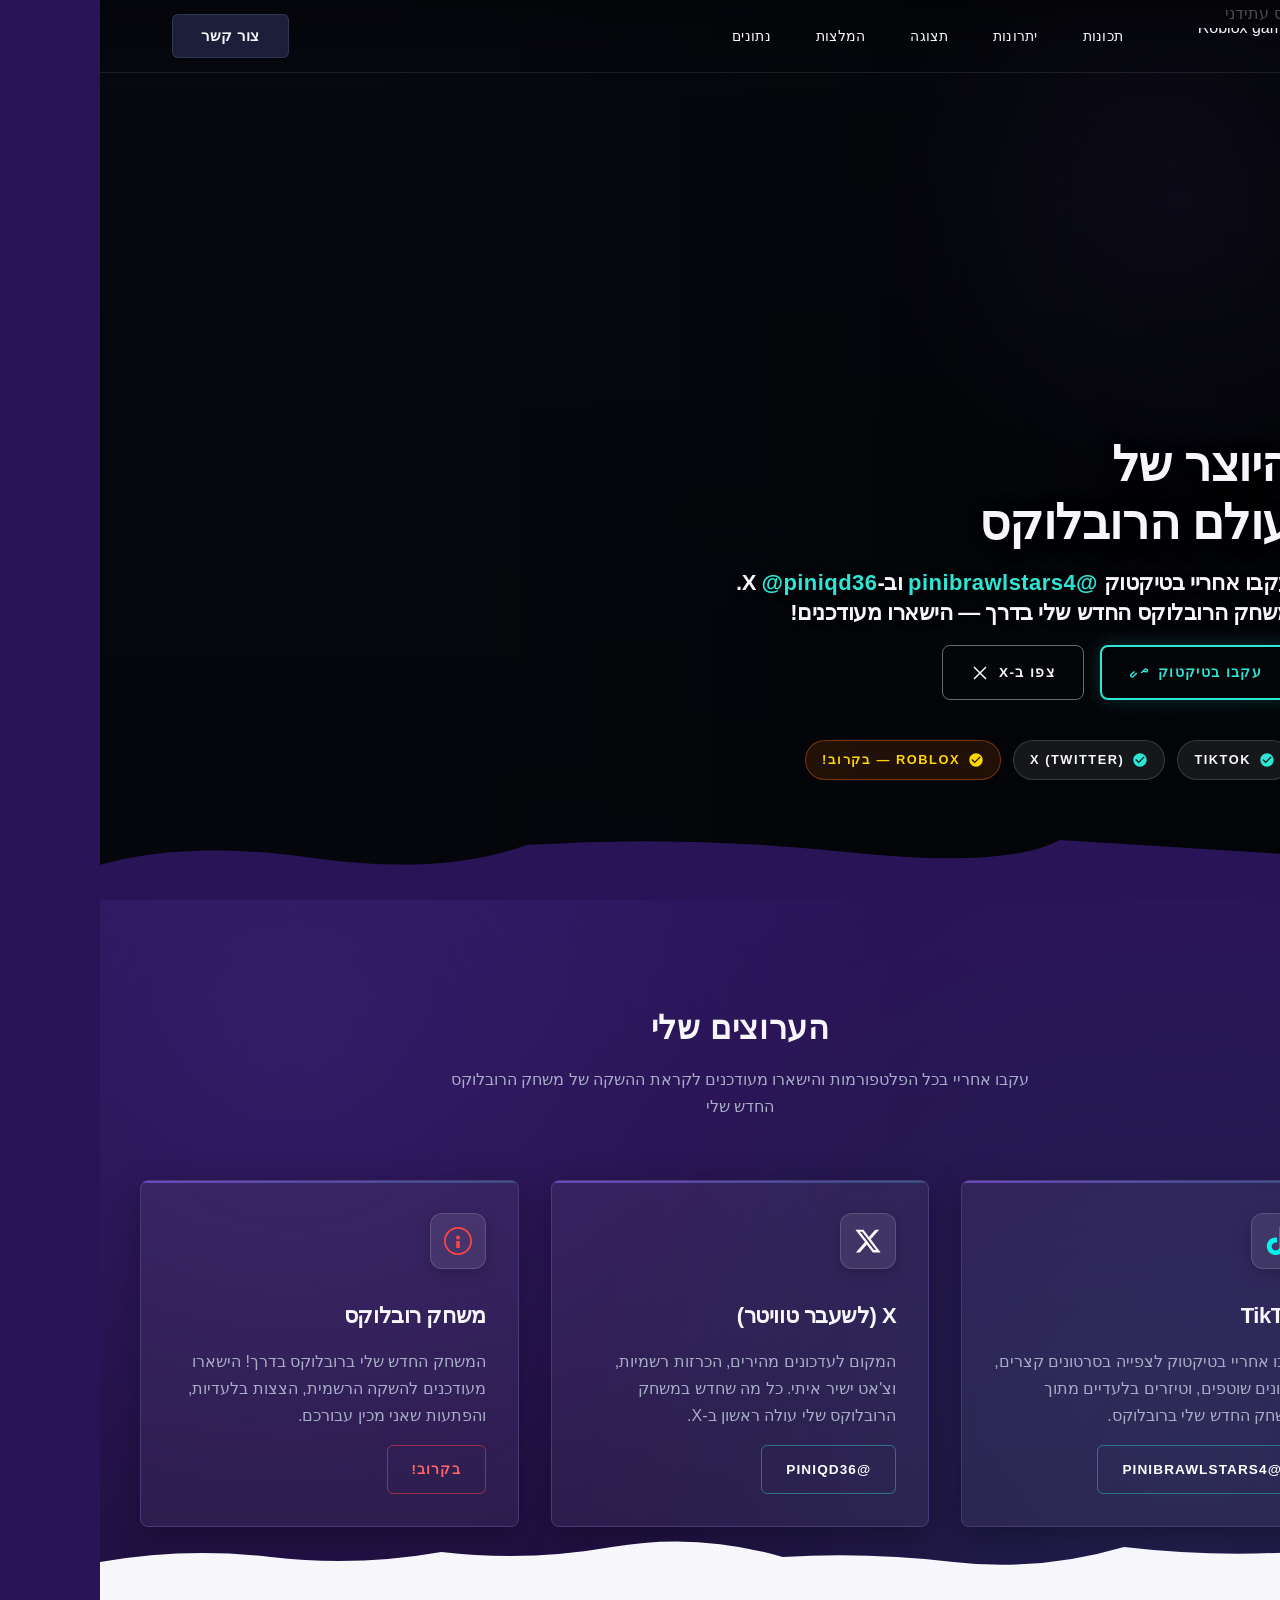
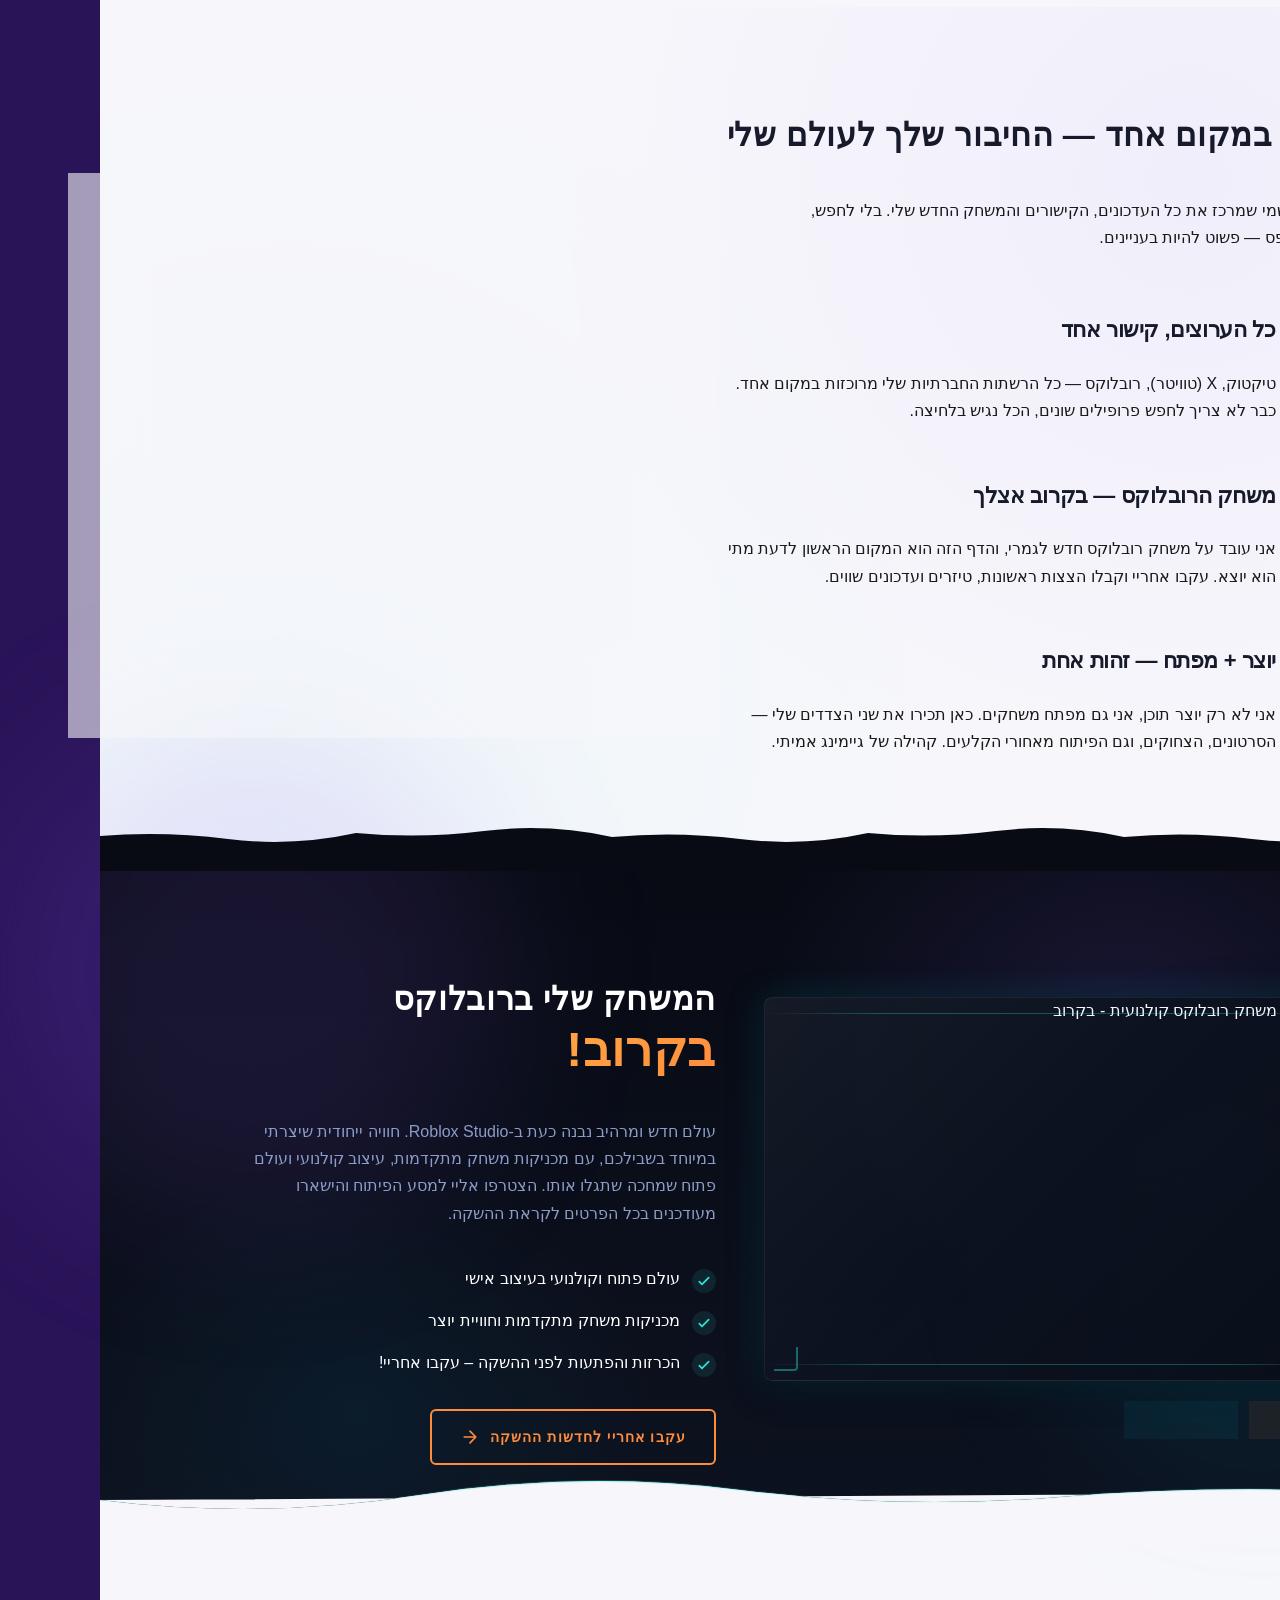
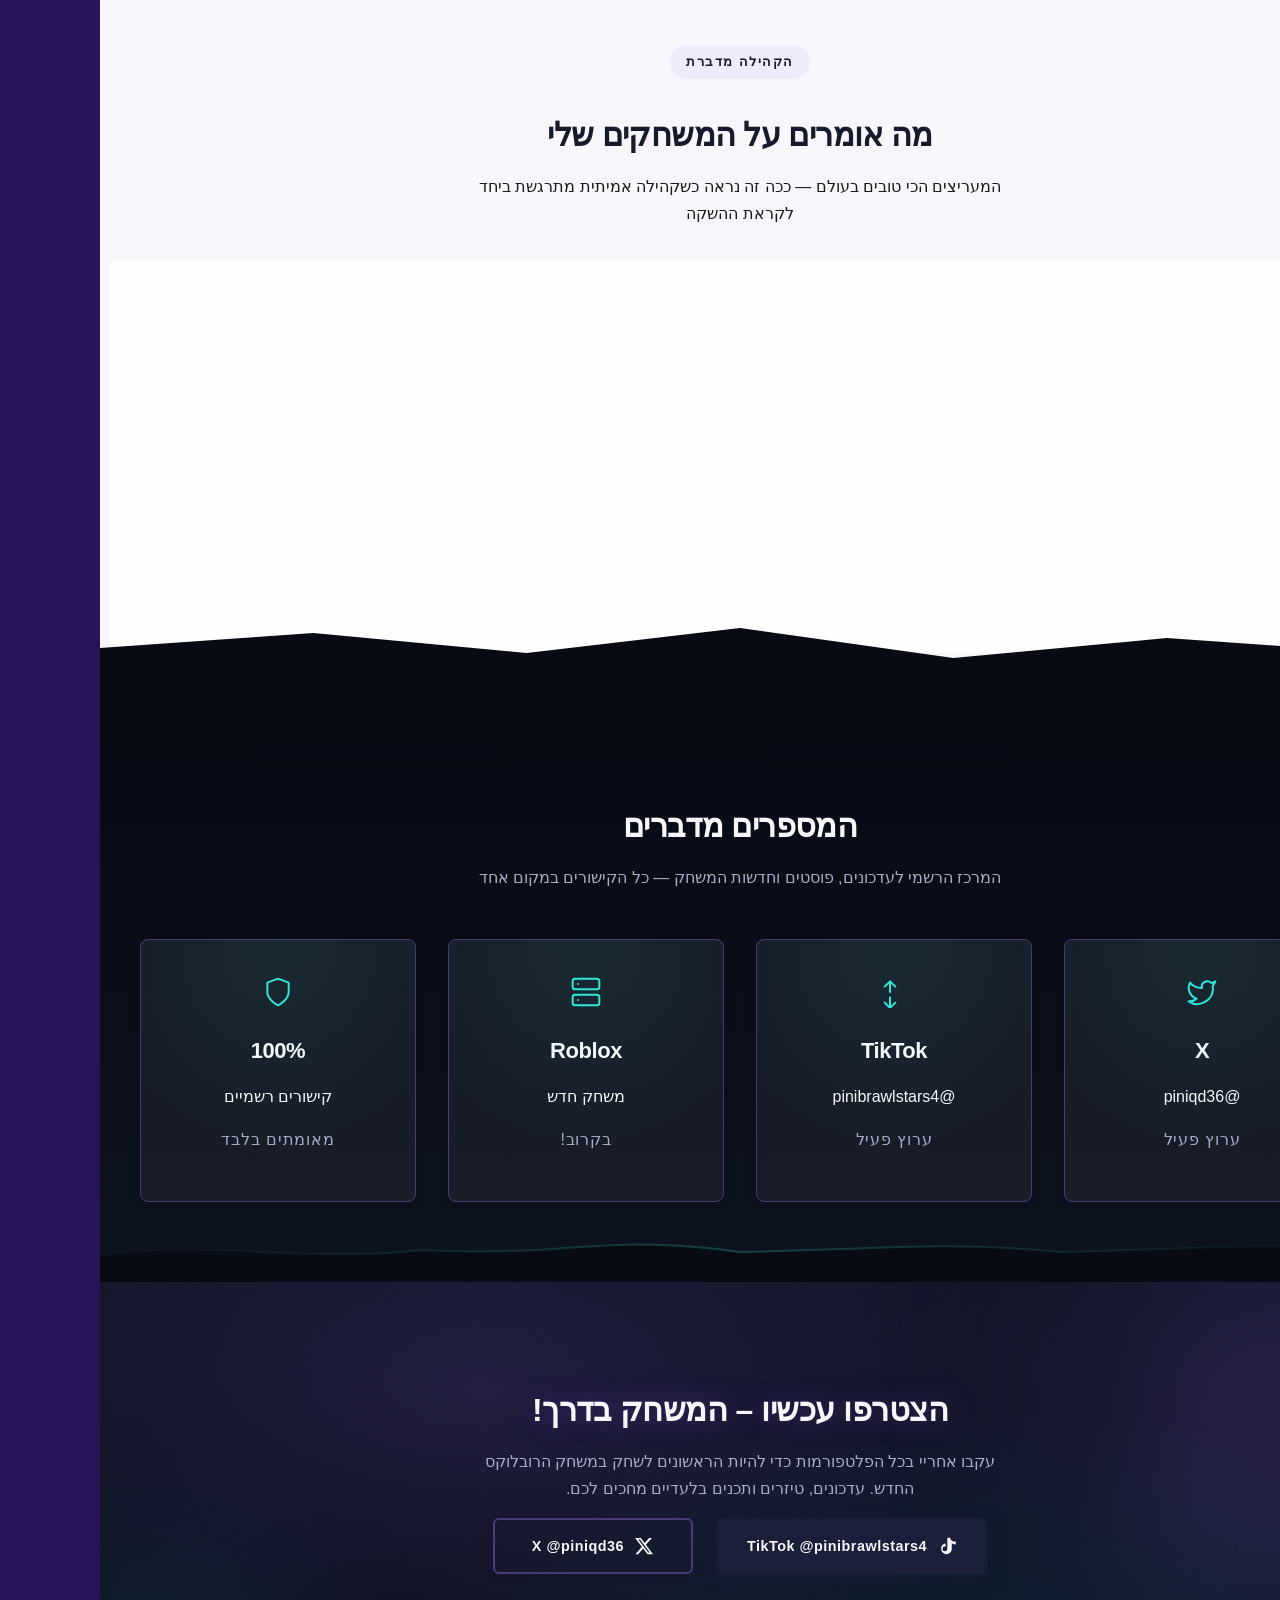
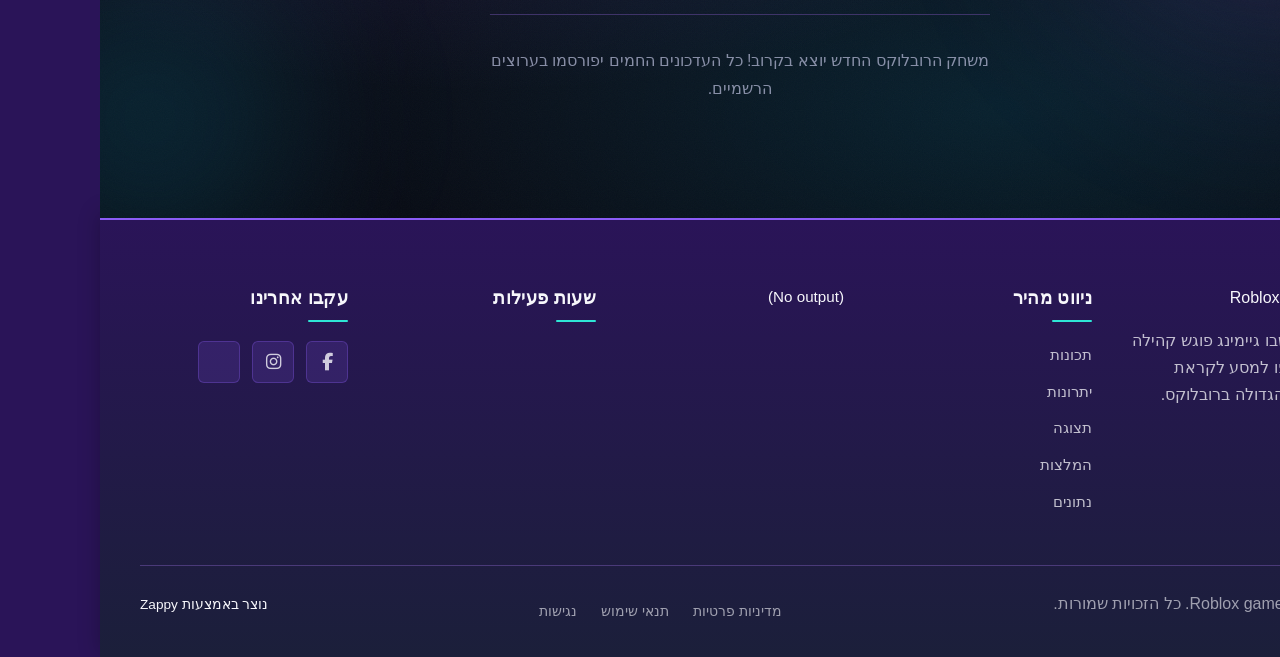
==== commit aadb9cc5: "Incremental sync: 1 page(s) — update_section" ====
--- a/index.html
+++ b/index.html
@@ -1133,15 +1133,13 @@
   <div class="index-testimonials-section__container">
     <!-- Intro Block -->
     <div class="index-testimonials-section__intro">
-      <p class="zappy-editable"><span class="index-testimonials-section__tag" style="color: rgb(23, 26, 43) !important;">הקהילה מדברת</span>
+      <p><span class="index-testimonials-section__tag" style="color: rgb(23, 26, 43) !important;">הקהילה מדברת</span>
       </p><h2 class="index-testimonials-section__title">מה אומרים על המשחקים שלי</h2>
       <p class="index-testimonials-section__subtitle" style="color: #1A1A1A !important">המעריצים הכי טובים בעולם — ככה זה נראה כשקהילה אמיתית מתרגשת ביחד לקראת ההשקה</p>
     </div>
 
     <!-- Asymmetrical Grid: 1 large card on the START (right) + 2 stacked smaller cards on the END (left) -->
-    <div class="index-testimonials-section__stack">
-        
-        <article class="index-testimonials-section__card index-testimonials-section__card--small">
+    <article class="index-testimonials-section__card index-testimonials-section__card--small">
           <div class="index-testimonials-section__card-body">
             <svg class="index-testimonials-section__quote-icon" data-element-type="icon" data-icon-type="svg" width="24" height="24" viewBox="0 0 24 24" fill="none" xmlns="http://www.w3.org/2000/svg">
               <path d="M3 21V11C3 9.93913 3.42143 8.92172 4.17157 8.17157C4.92172 7.42143 5.93913 7 7 7H17C18.0609 7 19.0783 7.42143 19.8284 8.17157C20.5786 8.92172 21 9.93913 21 11V21H3Z" stroke="currentColor" stroke-width="1.5" stroke-linecap="round" stroke-linejoin="round"></path>
@@ -1155,33 +1153,11 @@
               </div>
               <div class="index-testimonials-section__author-info">
                 <h3 class="index-testimonials-section__author-name">מיה לוי</h3>
-                <p class="zappy-editable"><span class="index-testimonials-section__author-role" style="color: #1A1A1A !important">עוקבת בטיקטוק</span>
+                <p><span class="index-testimonials-section__author-role" style="color: #1A1A1A !important">עוקבת בטיקטוק</span>
               </p></div>
             </div>
           </div>
         </article>
-
-        <article class="index-testimonials-section__card index-testimonials-section__card--small">
-          <div class="index-testimonials-section__card-body">
-            <svg class="index-testimonials-section__quote-icon" data-element-type="icon" data-icon-type="svg" width="24" height="24" viewBox="0 0 24 24" fill="none" xmlns="http://www.w3.org/2000/svg">
-              <path d="M3 21V11C3 9.93913 3.42143 8.92172 4.17157 8.17157C4.92172 7.42143 5.93913 7 7 7H17C18.0609 7 19.0783 7.42143 19.8284 8.17157C20.5786 8.92172 21 9.93913 21 11V21H3Z" stroke="currentColor" stroke-width="1.5" stroke-linecap="round" stroke-linejoin="round"></path>
-            </svg>
-            <blockquote class="index-testimonials-section__quote">
-              <p style="">מחכה בקוצר רוח למשחק! העדכונים בטוויטר תמיד מעניינים ורואים שמשקיעים המון.</p>
-            </blockquote>
-            <div class="index-testimonials-section__author">
-              <div class="index-testimonials-section__author-avatar">
-                <img data-placeholder="fan-avatar-3" data-context="Young male gamer avatar with blue LED glasses and dark hoodie, profile picture style" width="40" height="40" src="/assets/site-fan-avatar-3.webp" alt="יונתן כהן" loading="lazy" data-element-type="image" data-element-id="img-1782823694175-3x3ul13n5">
-              </div>
-              <div class="index-testimonials-section__author-info">
-                <h3 class="index-testimonials-section__author-name">יונתן כהן</h3>
-                <p class="zappy-editable"><span class="index-testimonials-section__author-role" style="color: #1A1A1A !important">גיימר ויוצר תוכן</span>
-              </p></div>
-            </div>
-          </div>
-        </article>
-
-      </div>
   </div>
 
   <!-- Bottom Angular Divider -->
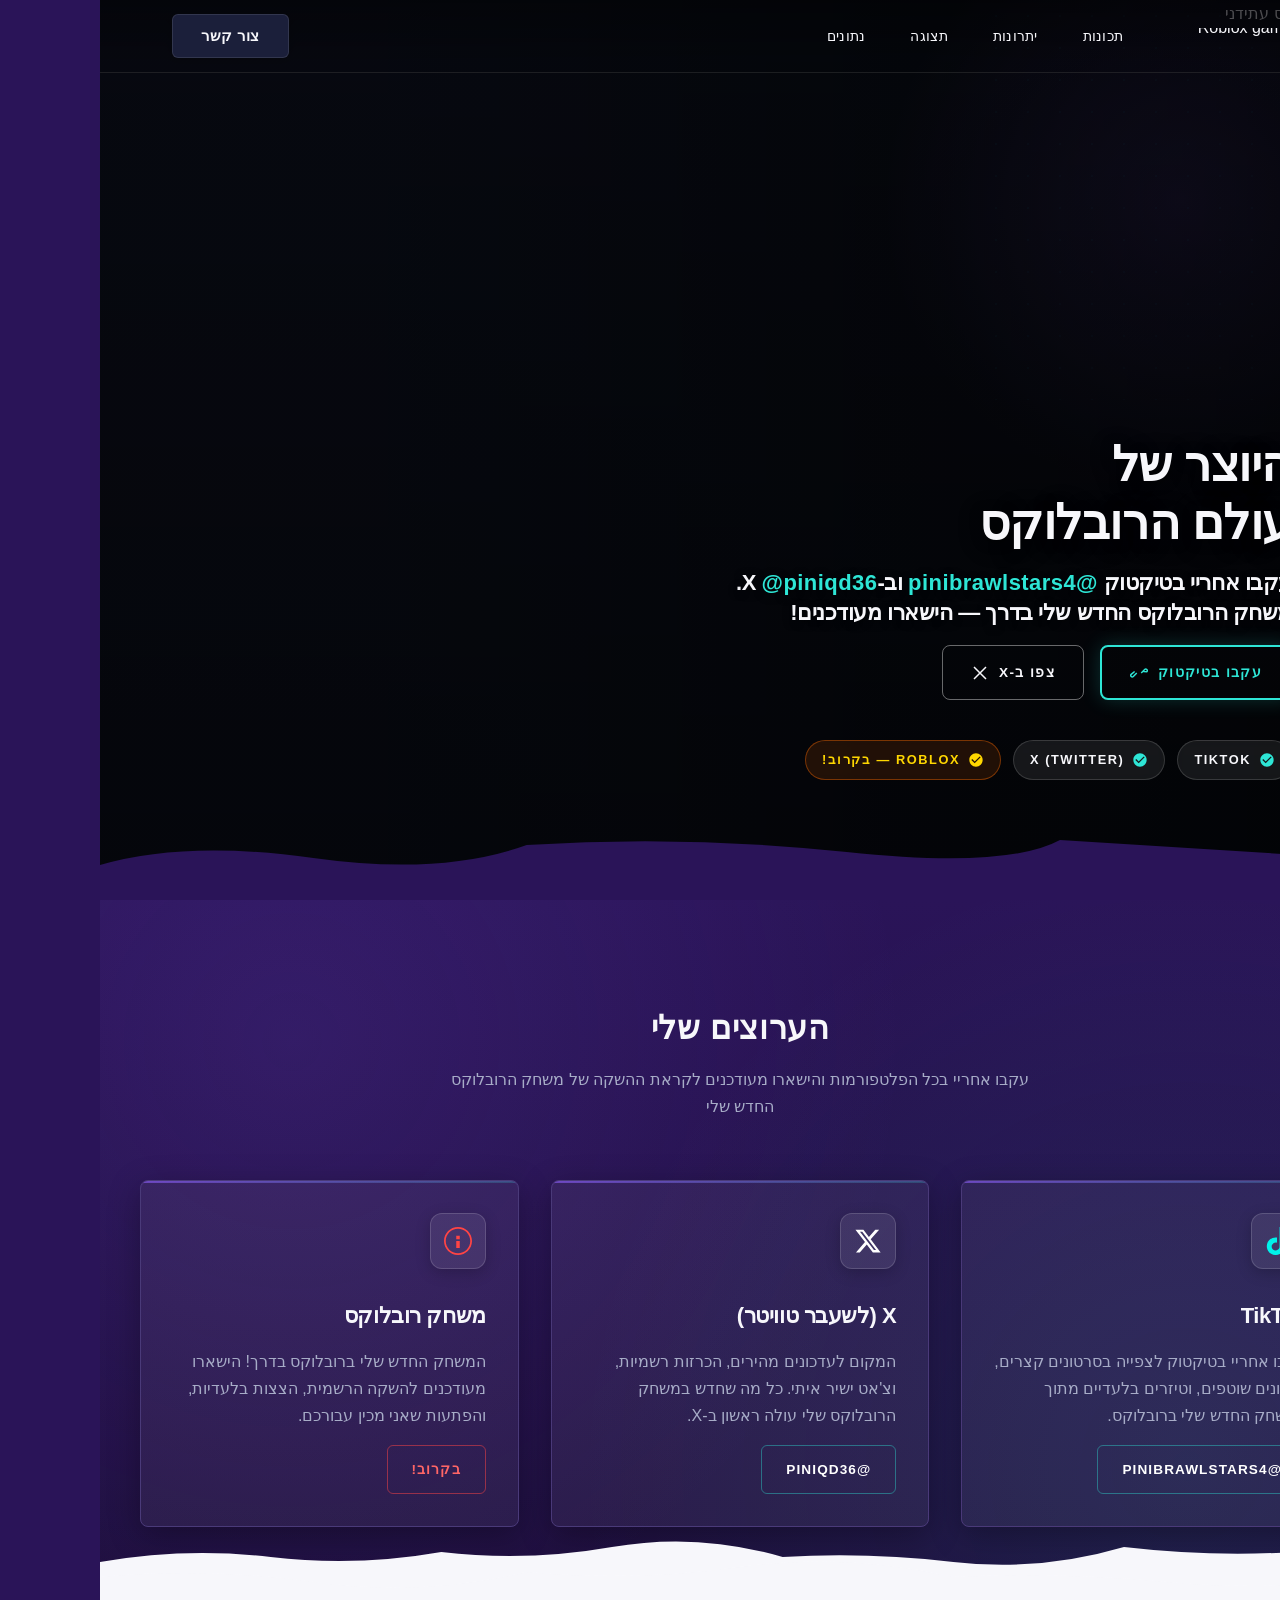
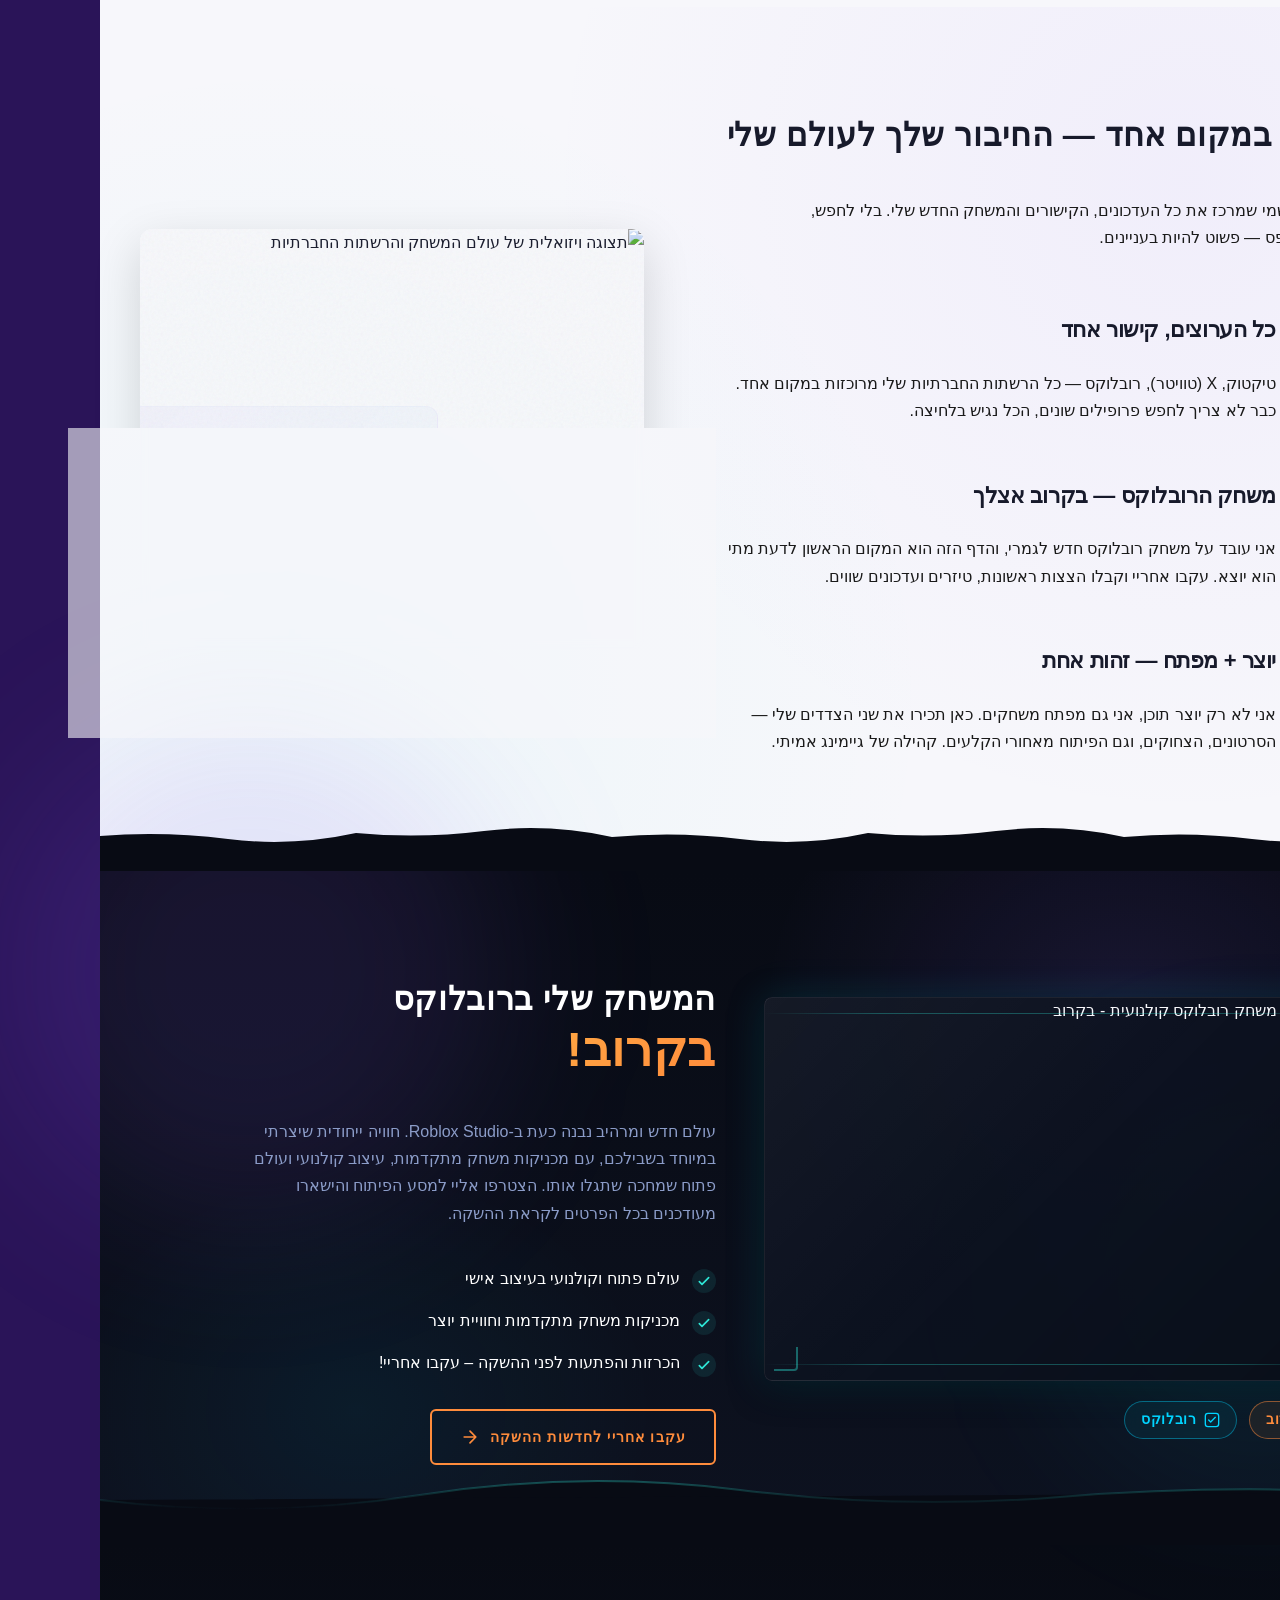
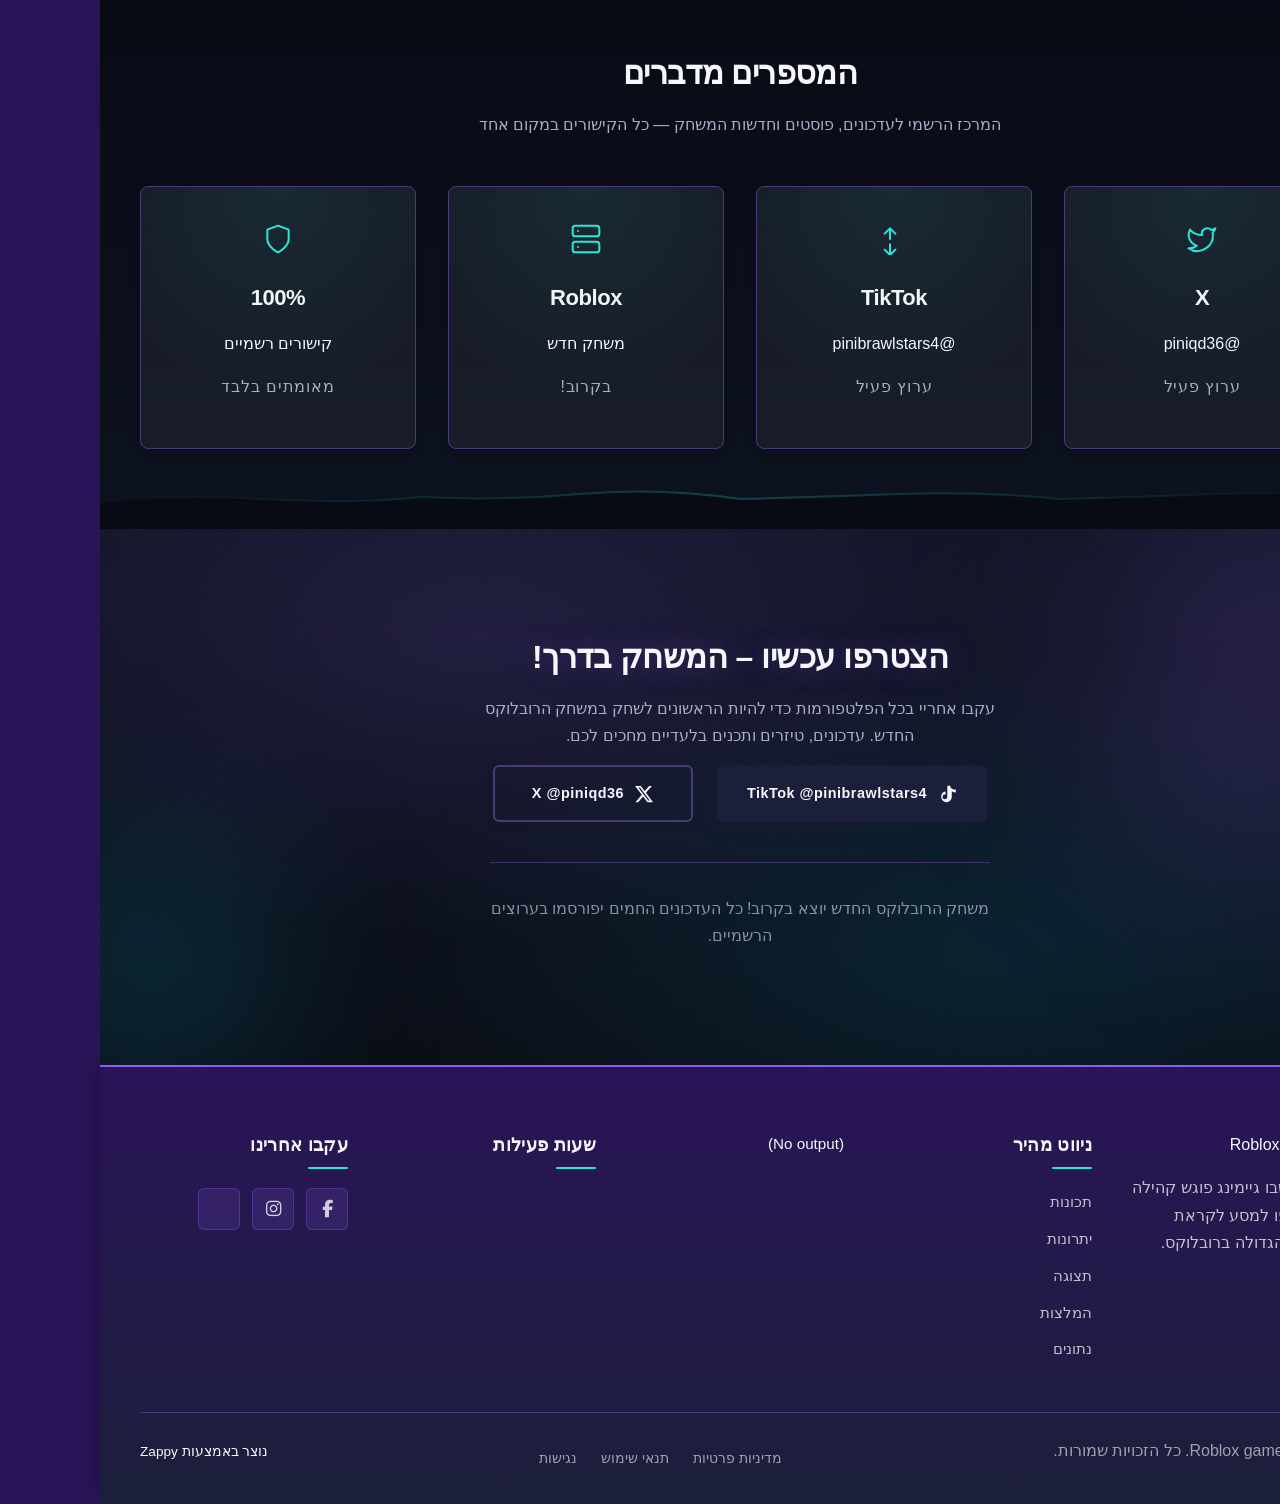
==== commit 1ad9a55b: "Background sync: Progressive GitHub Sync" ====
--- a/index.html
+++ b/index.html
@@ -366,7 +366,7 @@
   <div class="nav-container">
     <div class="nav-right-group"><div class="nav-brand">
       <a href="/" class="logo-link"><img class="logo" src="/assets/site-----image-1.webp" alt="Roblox game"></a>
-    </div><ul class="nav-menu" id="navMenu"><li><a href="#features">תכונות</a></li><li><a href="#benefits">יתרונות</a></li><li><a href="#showcase">תצוגה</a></li><li><a href="#testimonials">המלצות</a></li><li><a href="#stats">נתונים</a></li><li class="mobile-contact-link nav-cta-mobile-item"><a href="#cta" class="nav-cta-btn">צור קשר</a></li></ul></div>
+    </div><ul class="nav-menu" id="navMenu"><li><a href="#features">תכונות</a></li><li><a href="#benefits">יתרונות</a></li><li><a href="#showcase">תצוגה</a></li><li><a href="#stats">נתונים</a></li><li class="mobile-contact-link nav-cta-mobile-item"><a href="#cta" class="nav-cta-btn">צור קשר</a></li></ul></div>
     
     <div class="nav-cta-container">
       <a href="#cta" class="nav-cta-btn">צור קשר</a>
@@ -1118,9 +1118,9 @@
         </linearGradient>
       </defs>
       <!-- Curved horizon path filling BOTTOM portion -->
-      <path d="M0,80 L0,35 Q150,55 300,30 T600,25 T900,32 T1200,28 L1200,80 Z" fill="var(--bg-light)"></path>
+      <path d="M0,80 L0,35 Q150,55 300,30 T600,25 T900,32 T1200,28 L1200,80 Z" fill="#080B14"></path>
       <!-- Luminous glow line along the curve -->
-      <path d="M0,35 Q150,55 300,30 T600,25 T900,32 T1200,28" fill="var(--bg-light)" stroke="url(#index-showcase-horizon-glow)" stroke-width="2"></path>
+      <path d="M0,35 Q150,55 300,30 T600,25 T900,32 T1200,28" fill="#080B14" stroke="url(#index-showcase-horizon-glow)" stroke-width="2"></path>
     </svg>
   </div>
 
@@ -1129,44 +1129,7 @@
   <div class="index-showcase-section__glow-orb index-showcase-section__glow-orb--cyan" aria-hidden="true"></div>
 </section>
 
-<section data-band-index="4" id="testimonials" class="index-testimonials-section" data-layout-spec="בית-testimonials">
-  <div class="index-testimonials-section__container">
-    <!-- Intro Block -->
-    <div class="index-testimonials-section__intro">
-      <p><span class="index-testimonials-section__tag" style="color: rgb(23, 26, 43) !important;">הקהילה מדברת</span>
-      </p><h2 class="index-testimonials-section__title">מה אומרים על המשחקים שלי</h2>
-      <p class="index-testimonials-section__subtitle" style="color: #1A1A1A !important">המעריצים הכי טובים בעולם — ככה זה נראה כשקהילה אמיתית מתרגשת ביחד לקראת ההשקה</p>
-    </div>
-
-    <!-- Asymmetrical Grid: 1 large card on the START (right) + 2 stacked smaller cards on the END (left) -->
-    <article class="index-testimonials-section__card index-testimonials-section__card--small">
-          <div class="index-testimonials-section__card-body">
-            <svg class="index-testimonials-section__quote-icon" data-element-type="icon" data-icon-type="svg" width="24" height="24" viewBox="0 0 24 24" fill="none" xmlns="http://www.w3.org/2000/svg">
-              <path d="M3 21V11C3 9.93913 3.42143 8.92172 4.17157 8.17157C4.92172 7.42143 5.93913 7 7 7H17C18.0609 7 19.0783 7.42143 19.8284 8.17157C20.5786 8.92172 21 9.93913 21 11V21H3Z" stroke="currentColor" stroke-width="1.5" stroke-linecap="round" stroke-linejoin="round"></path>
-            </svg>
-            <blockquote class="index-testimonials-section__quote">
-              <p>הלינק-אין-ביו הכי נוח שיצא לי להשתמש בו. כל הקישורים החברתיים ביחד עם המשחק — מושלם!</p>
-            </blockquote>
-            <div class="index-testimonials-section__author">
-              <div class="index-testimonials-section__author-avatar">
-                <img data-placeholder="fan-avatar-2" data-context="Teen girl gamer avatar with pink highlights and casual hoodie, profile picture style" width="40" height="40" src="/assets/site-fan-avatar-2.webp" alt="מיה לוי" loading="lazy" data-element-type="image" data-element-id="img-1782823694174-a23zstrl4">
-              </div>
-              <div class="index-testimonials-section__author-info">
-                <h3 class="index-testimonials-section__author-name">מיה לוי</h3>
-                <p><span class="index-testimonials-section__author-role" style="color: #1A1A1A !important">עוקבת בטיקטוק</span>
-              </p></div>
-            </div>
-          </div>
-        </article>
-  </div>
-
-  <!-- Bottom Angular Divider -->
-  <div class="index-testimonials-section__divider-wrapper">
-    <svg data-no-icon-edit="true" aria-hidden="true" viewBox="0 0 1200 80" preserveAspectRatio="none" xmlns="http://www.w3.org/2000/svg">
-      <path d="M0,80 L0,30 L200,15 L400,35 L600,10 L800,40 L1000,20 L1200,35 L1200,80 Z" fill="#080B14"></path>
-    </svg>
-  </div>
-</section>
+
 
 <section data-band-index="5" id="stats" class="index-stats-section" data-layout-spec="בית-stats">
   <div class="index-stats-section__container">
@@ -1263,7 +1226,7 @@
   <div class="footer-container">
     <div class="footer-top">
       <div class="footer-col footer-brand-col">
-        <img src="/assets/roblox-game-gaming-social-media-logo.webp" alt="Roblox game" class="logo" data-element-type="image" data-element-id="img-1782823905079-8d7hjgft4" data-zappy-footer-image="true" style="">
+        <img src="/assets/roblox-game-gaming-social-media-logo.webp" alt="Roblox game" class="logo" data-element-type="image" data-element-id="img-1782823905079-8d7hjgft4" data-zappy-footer-image="true" >
         <p class="footer-tagline">המקום שבו גיימינג פוגש קהילה – הצטרפו למסע לקראת ההשקה הגדולה ברובלוקס.</p>
       </div>
       <div class="footer-col footer-links-col">
@@ -1278,14 +1241,14 @@
       </div>
       <div class="footer-col footer-contact-col">
         
-        <ul class="footer-contact" style=""><li>(No output)</li></ul>
+        <ul class="footer-contact" ><li>(No output)</li></ul>
       </div>
       <div class="footer-col footer-hours-col">
-        <h4 style="">שעות פעילות</h4>
-        <ul class="footer-hours" style=""><li><br></li></ul>
+        <h4 >שעות פעילות</h4>
+        <ul class="footer-hours" ><li><br></li></ul>
       </div>
       <div class="footer-col footer-social-col">
-        <h4 style="">עקבו אחרינו</h4>
+        <h4 >עקבו אחרינו</h4>
         <div class="footer-social">
           <a href="#" aria-label="Facebook" data-zappy-social-placeholder="true"><i class="fab fa-facebook-f"></i></a>
           <a href="#" aria-label="Instagram" data-zappy-social-placeholder="true"><i class="fab fa-instagram" data-element-type="icon" data-element-id="icon-1782823905078-brrbeq6td" data-icon-type="fontawesome"></i></a>
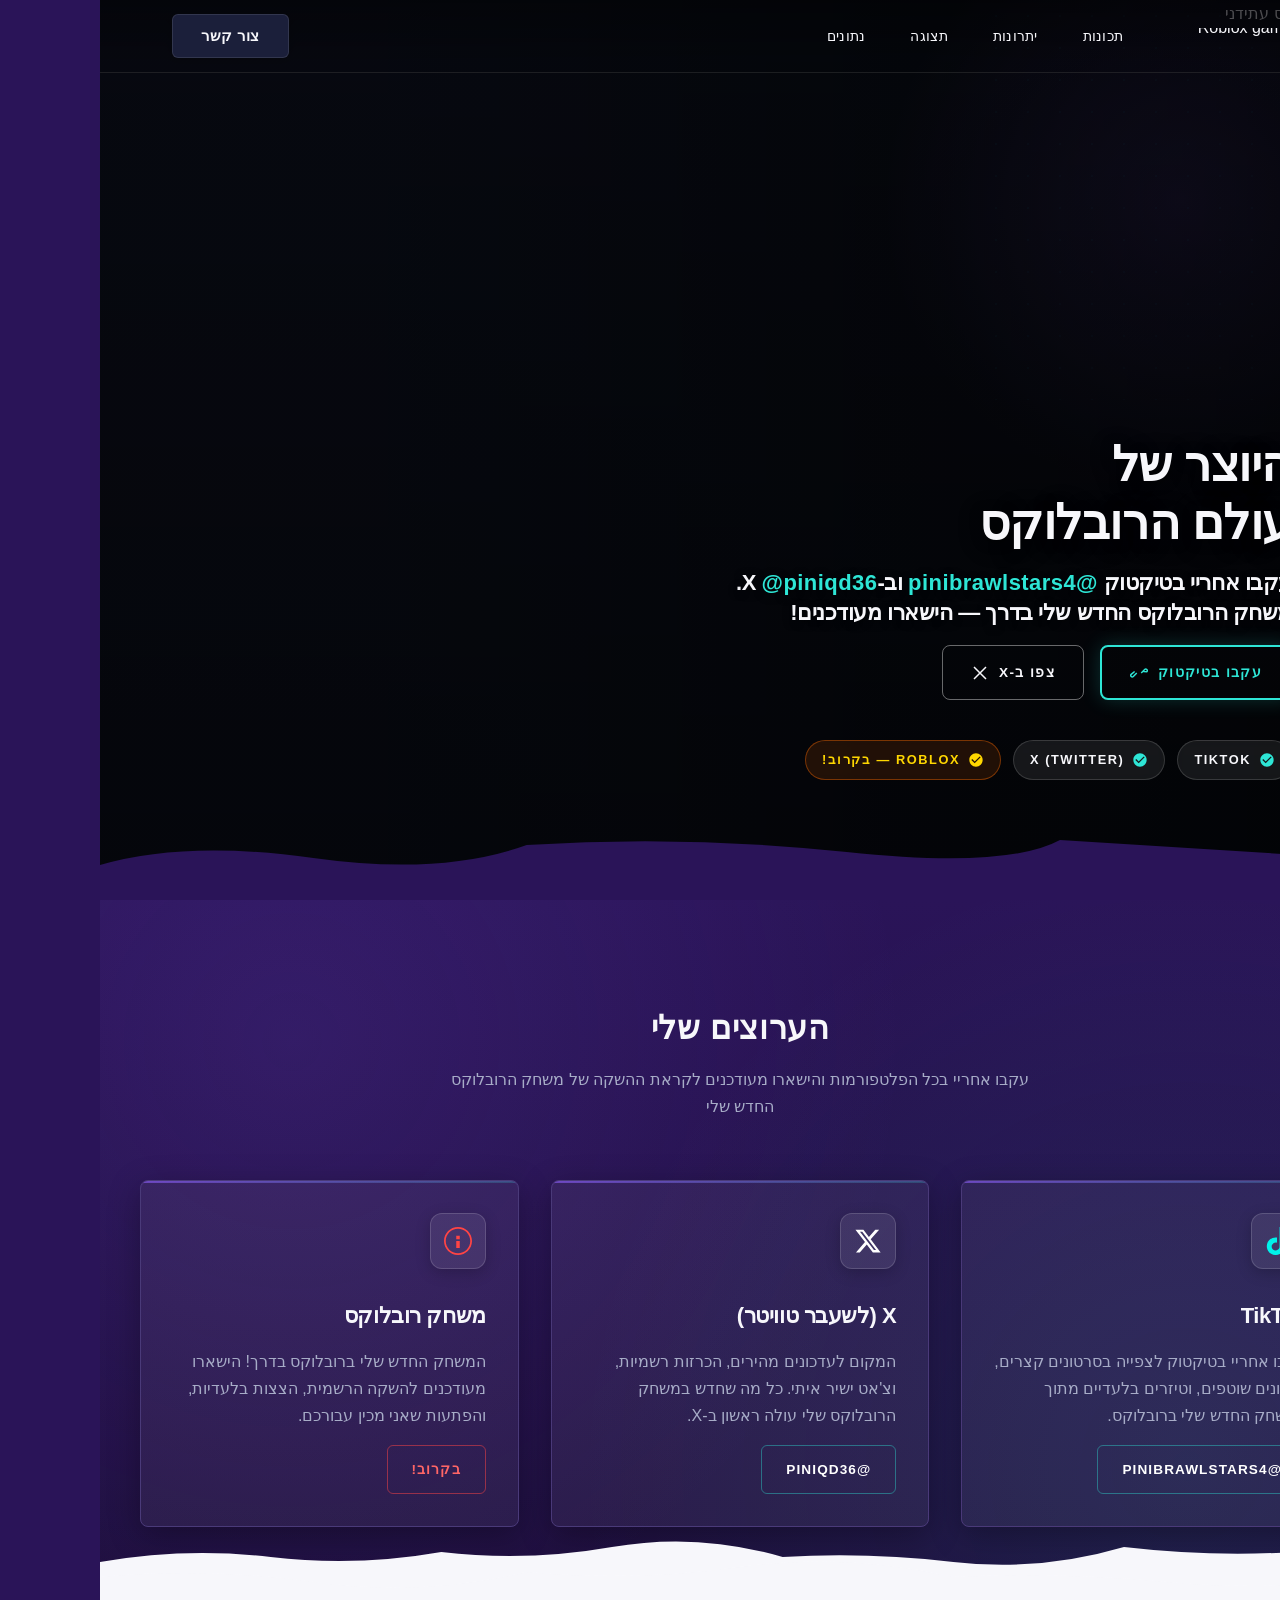
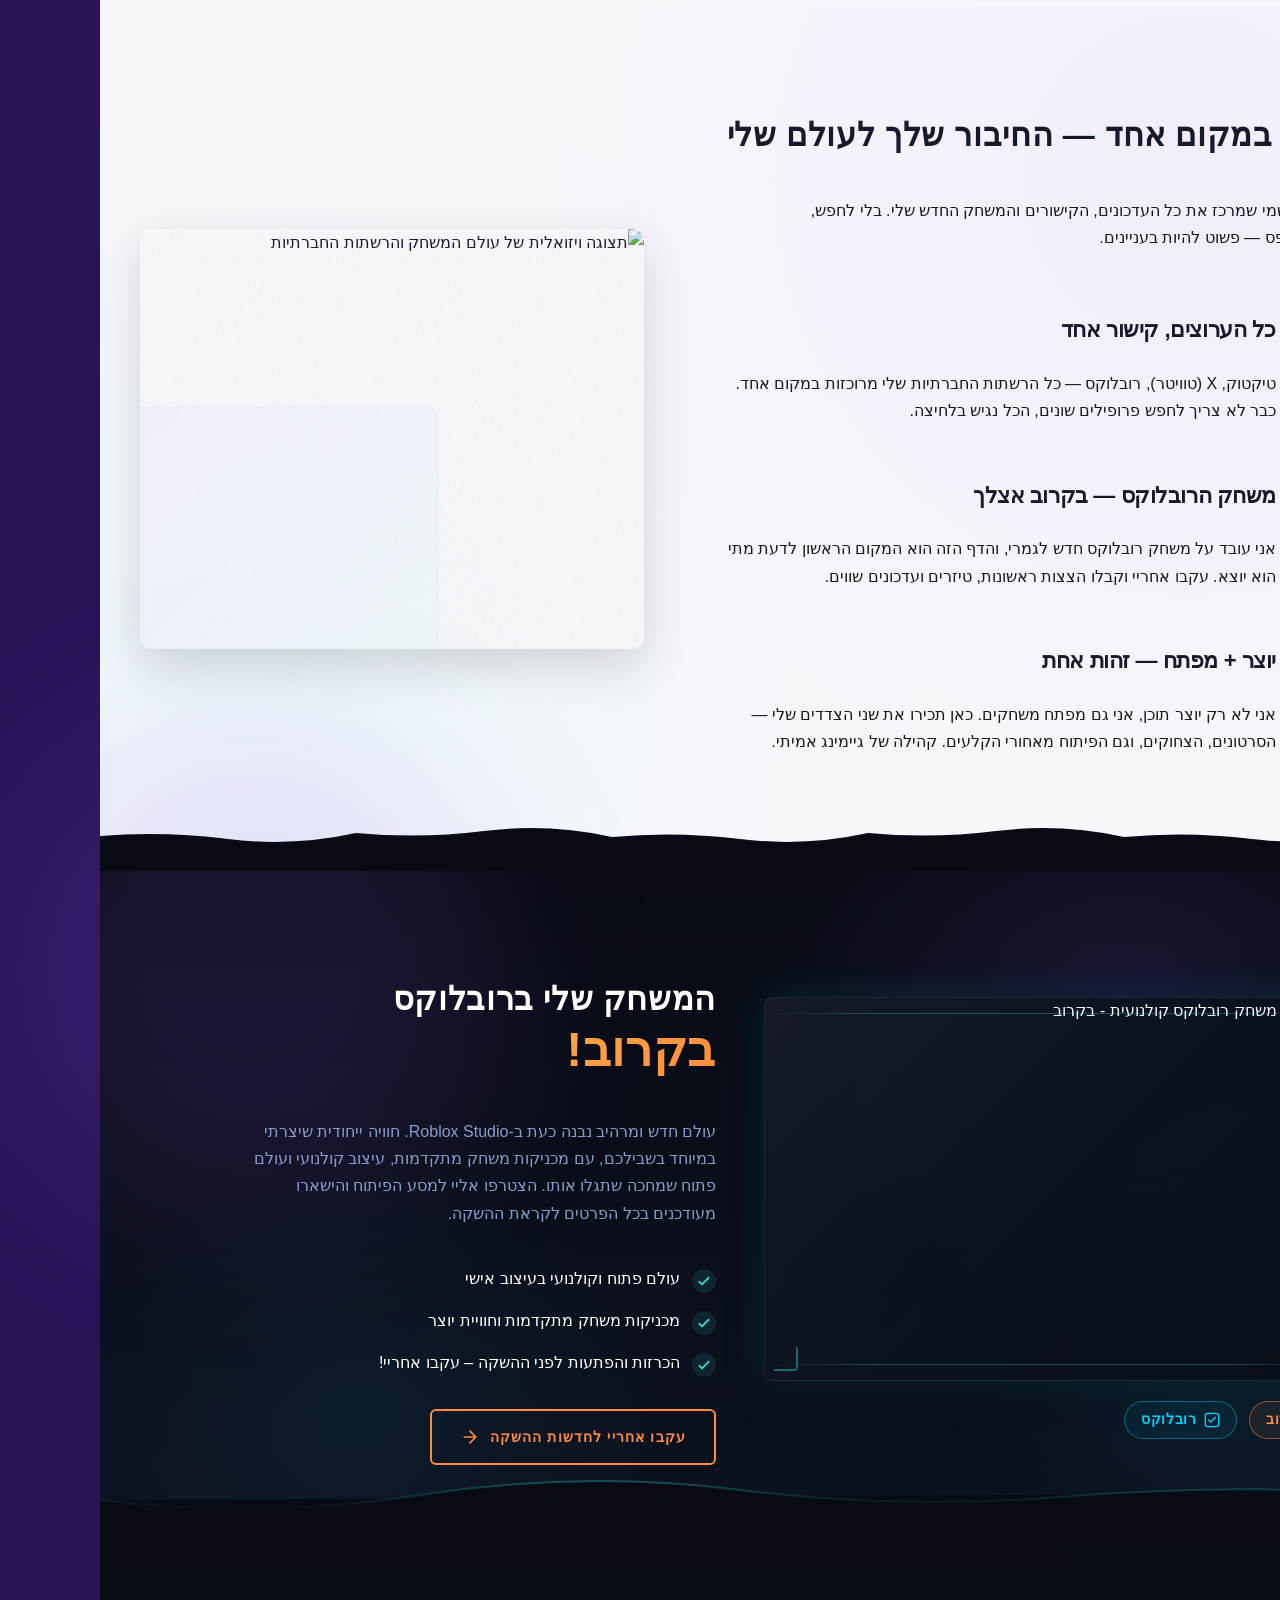
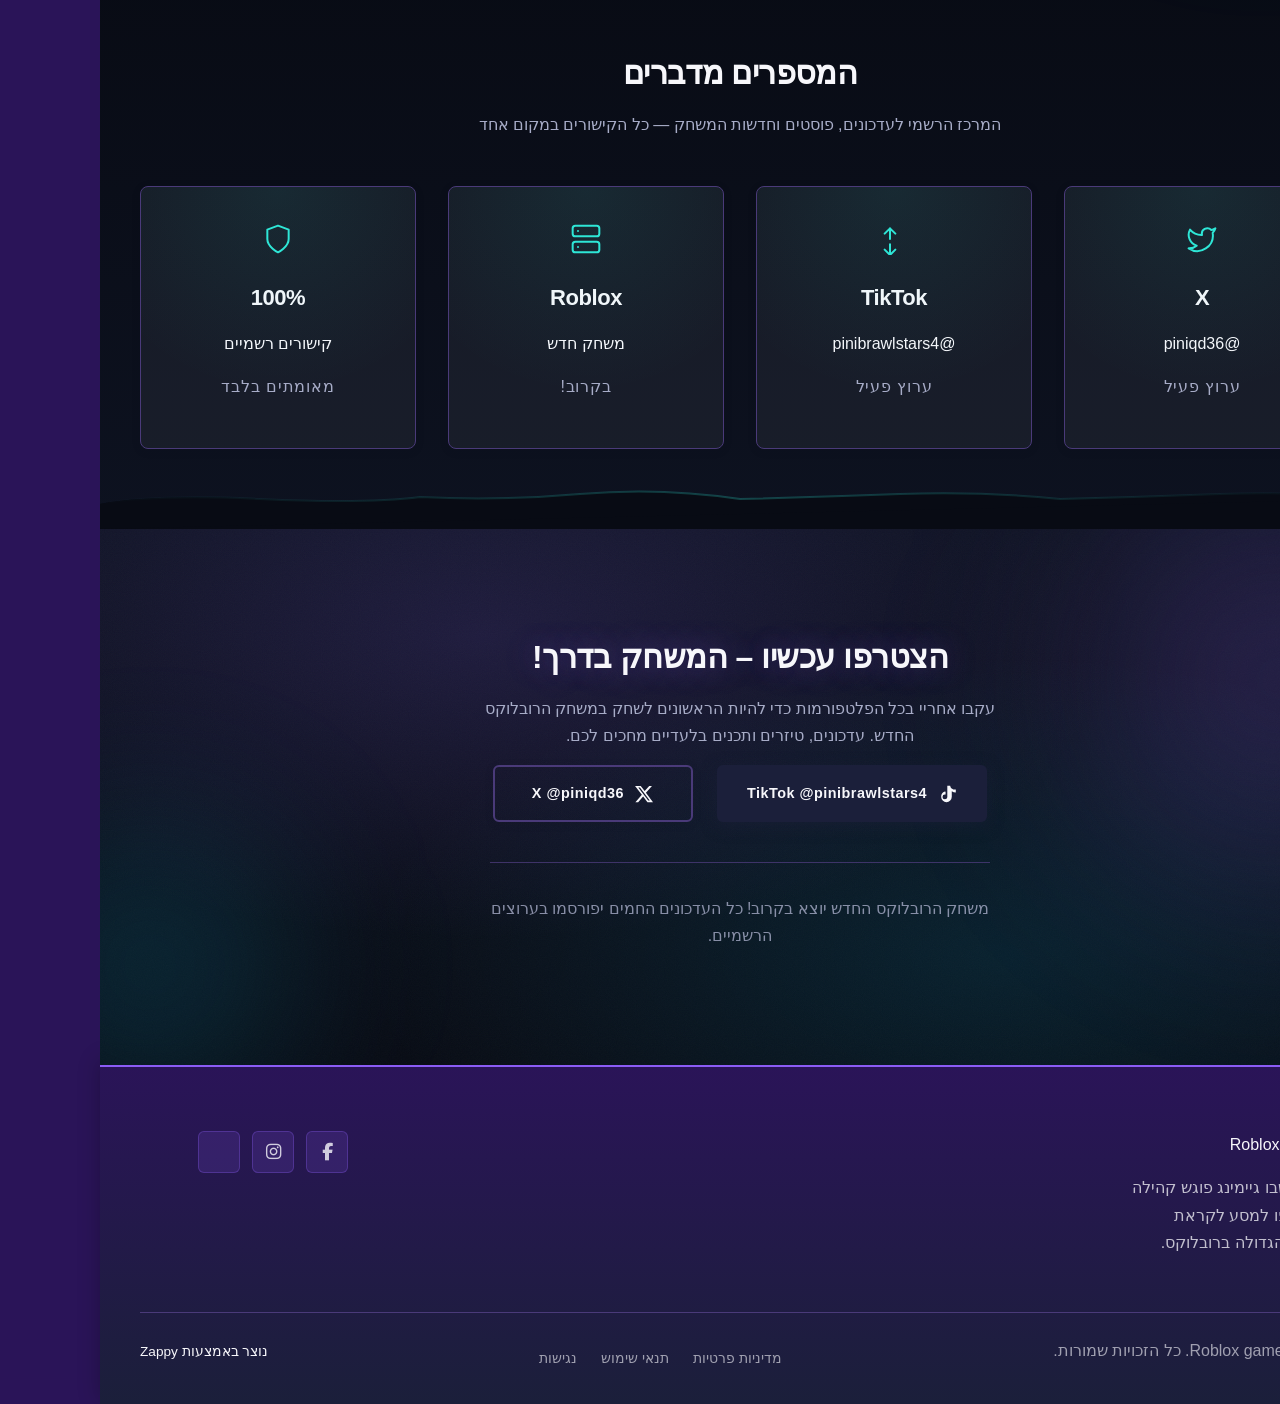
==== commit ed89c2bc: "Incremental sync: 1 page(s) — update_text, delete_element" ====
--- a/index.html
+++ b/index.html
@@ -1226,29 +1226,23 @@
   <div class="footer-container">
     <div class="footer-top">
       <div class="footer-col footer-brand-col">
-        <img src="/assets/roblox-game-gaming-social-media-logo.webp" alt="Roblox game" class="logo" data-element-type="image" data-element-id="img-1782823905079-8d7hjgft4" data-zappy-footer-image="true" >
-        <p class="footer-tagline">המקום שבו גיימינג פוגש קהילה – הצטרפו למסע לקראת ההשקה הגדולה ברובלוקס.</p>
+        <img src="/assets/roblox-game-gaming-social-media-logo.webp" alt="Roblox game" class="logo" data-element-type="image" data-element-id="img-1782823905079-8d7hjgft4" data-zappy-footer-image="true" style="">
+        <p class="footer-tagline" style="">המקום שבו גיימינג פוגש קהילה – הצטרפו למסע לקראת ההשקה הגדולה ברובלוקס.</p>
       </div>
       <div class="footer-col footer-links-col">
-        <h4>ניווט מהיר</h4>
-        <ul>
-          <li><a href="#features">תכונות</a></li>
-          <li><a href="#benefits">יתרונות</a></li>
-          <li><a href="#showcase">תצוגה</a></li>
-          <li><a href="#testimonials">המלצות</a></li>
-          <li><a href="#stats">נתונים</a></li>
-        </ul>
+        
+        <ul style=""></ul>
       </div>
       <div class="footer-col footer-contact-col">
         
-        <ul class="footer-contact" ><li>(No output)</li></ul>
+        <ul class="footer-contact" style=""></ul>
       </div>
       <div class="footer-col footer-hours-col">
-        <h4 >שעות פעילות</h4>
-        <ul class="footer-hours" ><li><br></li></ul>
+        
+        <ul class="footer-hours" style=""><li><br></li></ul>
       </div>
       <div class="footer-col footer-social-col">
-        <h4 >עקבו אחרינו</h4>
+        
         <div class="footer-social">
           <a href="#" aria-label="Facebook" data-zappy-social-placeholder="true"><i class="fab fa-facebook-f"></i></a>
           <a href="#" aria-label="Instagram" data-zappy-social-placeholder="true"><i class="fab fa-instagram" data-element-type="icon" data-element-id="icon-1782823905078-brrbeq6td" data-icon-type="fontawesome"></i></a>
@@ -1263,7 +1257,7 @@
         <a href="/terms">תנאי שימוש</a>
         <a href="/accessibility">נגישות</a>
       </div>
-      <p class="zappy-editable"><a href="https://zappy5.com" target="_blank" class="zappy-attribution">נוצר באמצעות Zappy</a>
+      <p style=""><a href="https://zappy5.com" target="_blank" class="zappy-attribution">נוצר באמצעות Zappy</a>
     </p></div>
   </div>
 </footer>
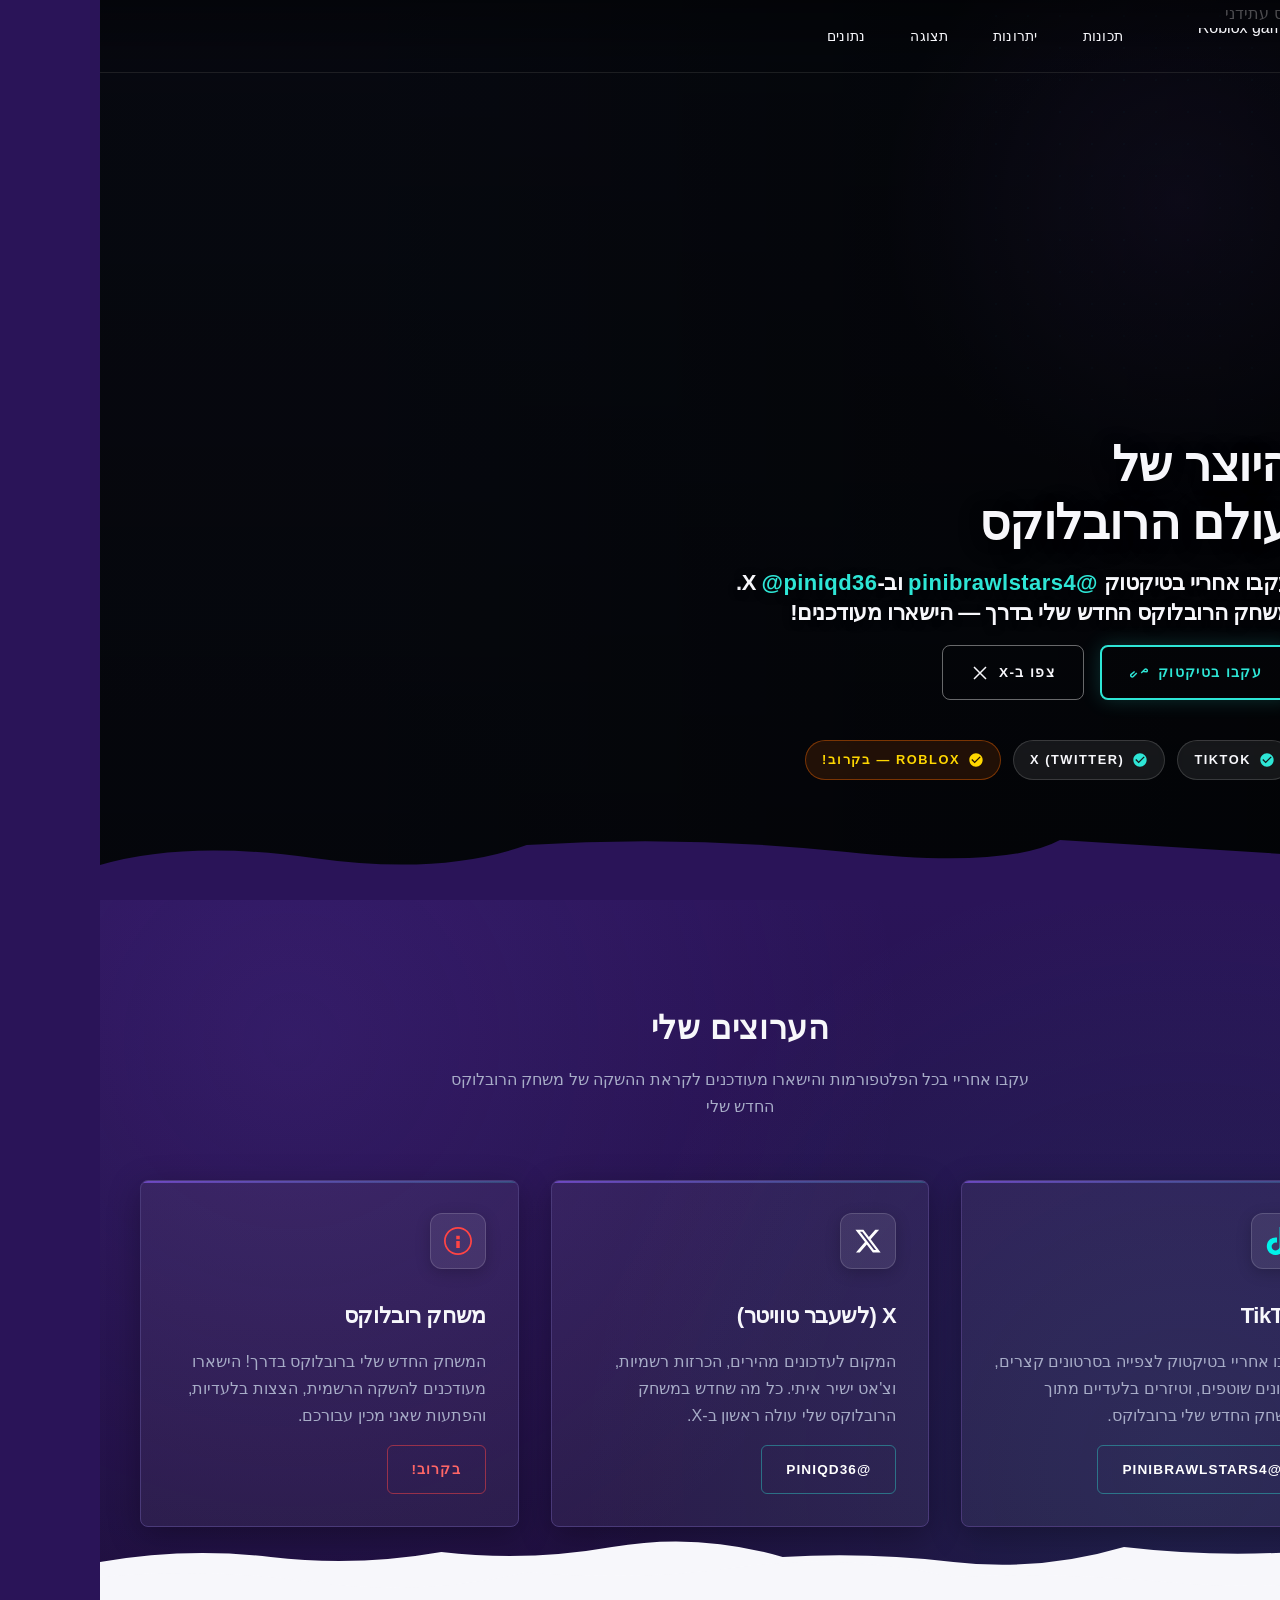
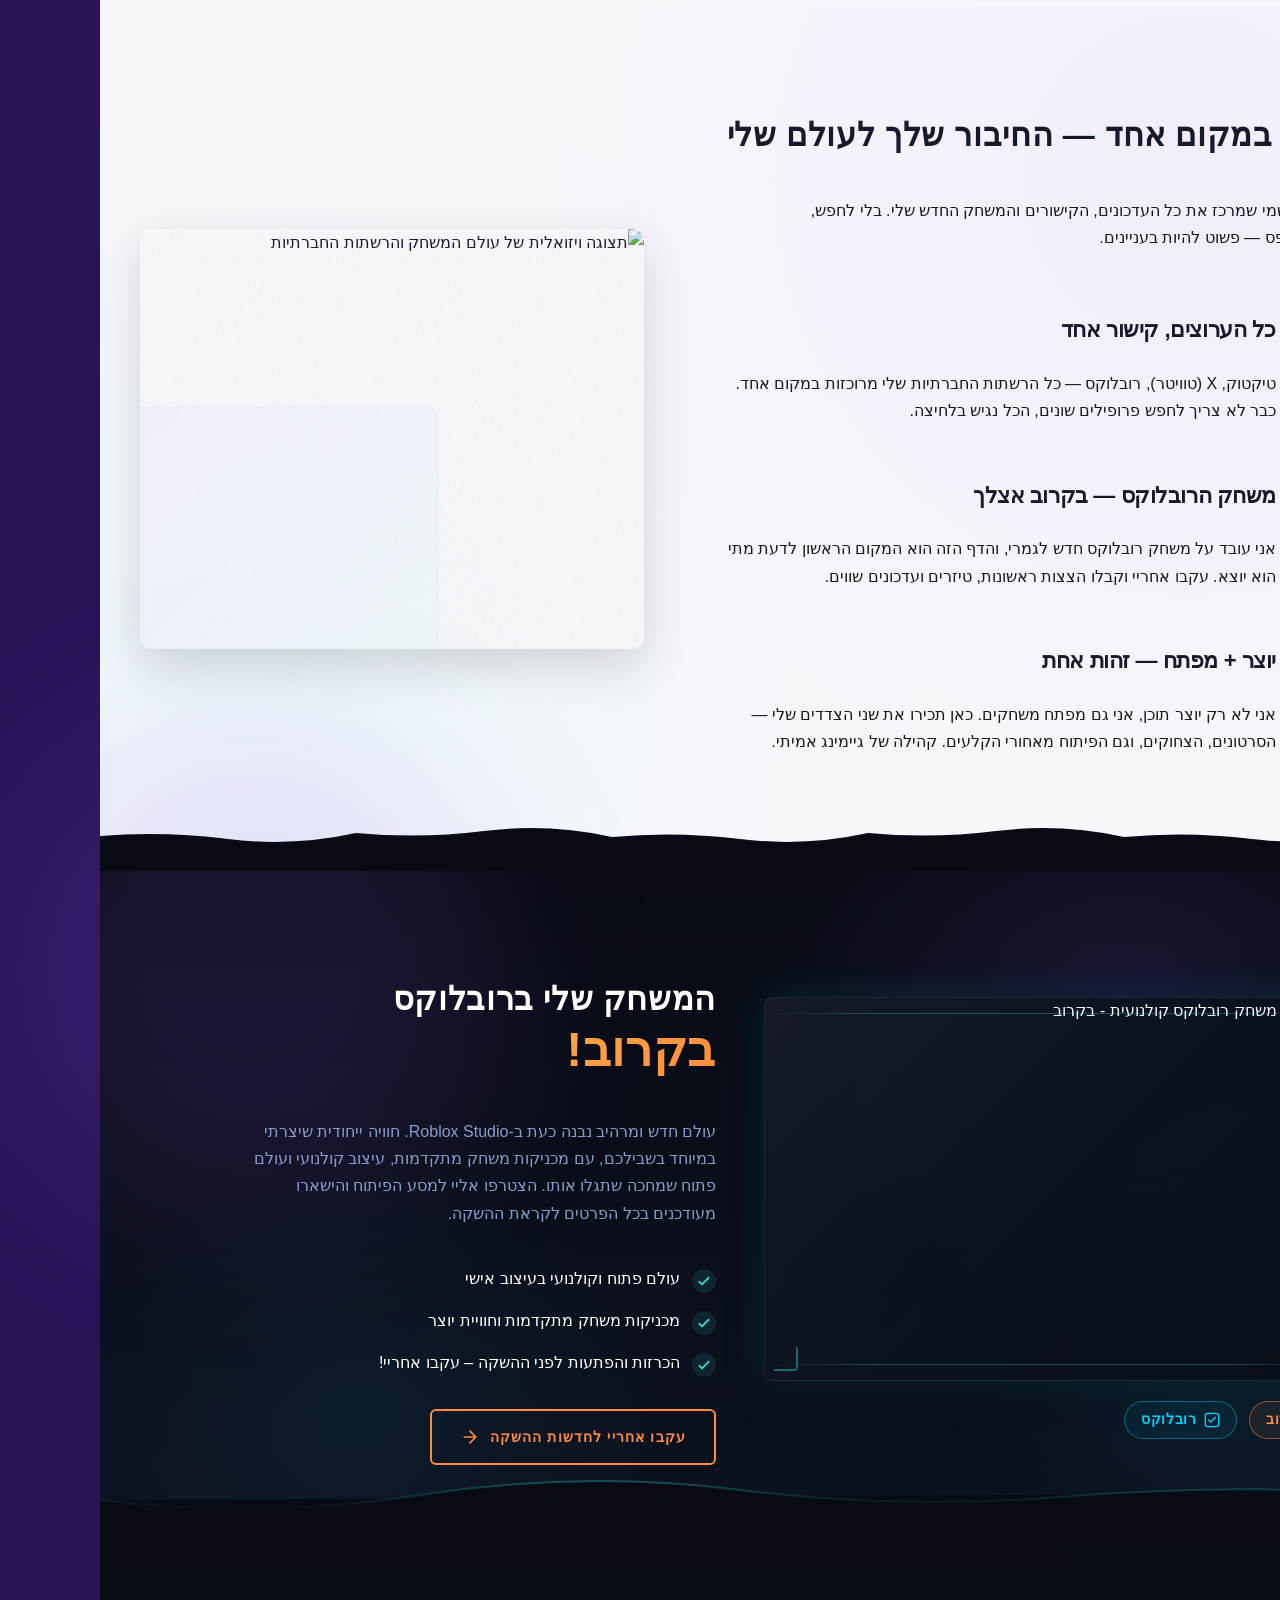
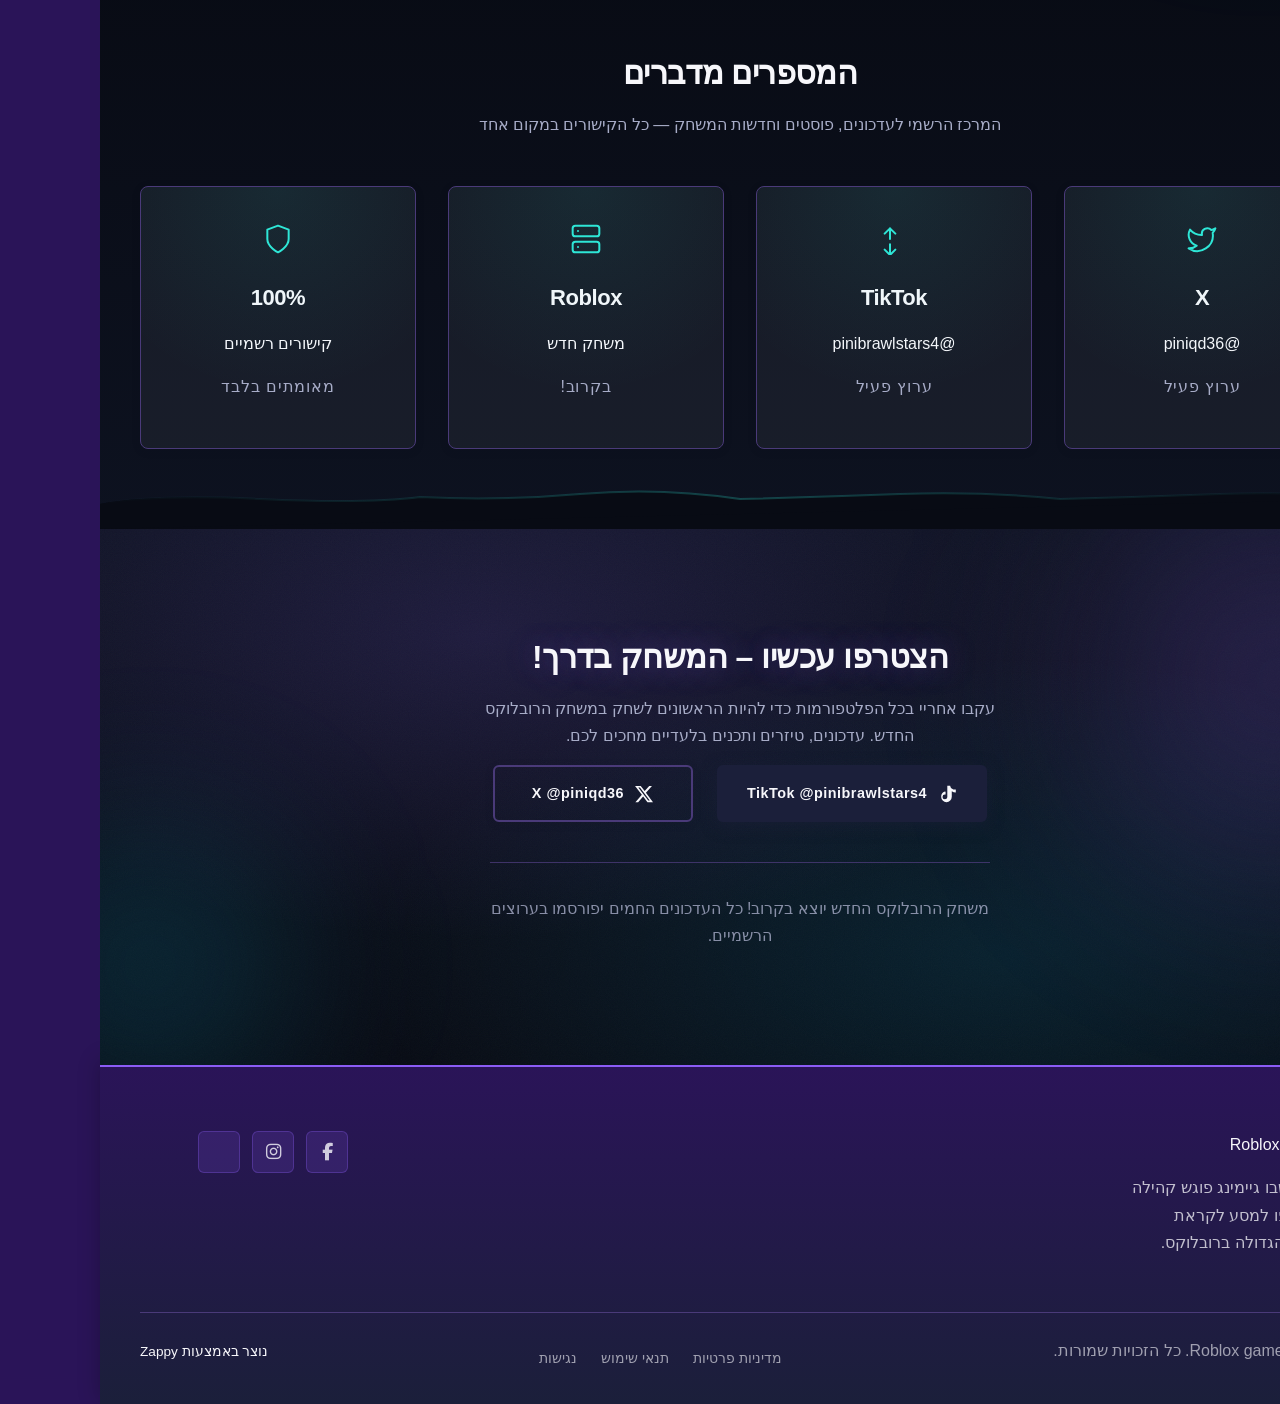
==== commit af16763d: "Background sync: Progressive GitHub Sync" ====
--- a/index.html
+++ b/index.html
@@ -366,10 +366,10 @@
   <div class="nav-container">
     <div class="nav-right-group"><div class="nav-brand">
       <a href="/" class="logo-link"><img class="logo" src="/assets/site-----image-1.webp" alt="Roblox game"></a>
-    </div><ul class="nav-menu" id="navMenu"><li><a href="#features">תכונות</a></li><li><a href="#benefits">יתרונות</a></li><li><a href="#showcase">תצוגה</a></li><li><a href="#stats">נתונים</a></li><li class="mobile-contact-link nav-cta-mobile-item"><a href="#cta" class="nav-cta-btn">צור קשר</a></li></ul></div>
+    </div><ul class="nav-menu" id="navMenu"><li><a href="#features">תכונות</a></li><li><a href="#benefits">יתרונות</a></li><li><a href="#showcase">תצוגה</a></li><li><a href="#stats">נתונים</a></li></ul></div>
     
     <div class="nav-cta-container">
-      <a href="#cta" class="nav-cta-btn">צור קשר</a>
+      
     </div>
   </div>
 </nav>
@@ -1226,20 +1226,20 @@
   <div class="footer-container">
     <div class="footer-top">
       <div class="footer-col footer-brand-col">
-        <img src="/assets/roblox-game-gaming-social-media-logo.webp" alt="Roblox game" class="logo" data-element-type="image" data-element-id="img-1782823905079-8d7hjgft4" data-zappy-footer-image="true" style="">
-        <p class="footer-tagline" style="">המקום שבו גיימינג פוגש קהילה – הצטרפו למסע לקראת ההשקה הגדולה ברובלוקס.</p>
+        <img src="/assets/roblox-game-gaming-social-media-logo.webp" alt="Roblox game" class="logo" data-element-type="image" data-element-id="img-1782823905079-8d7hjgft4" data-zappy-footer-image="true" >
+        <p class="footer-tagline" >המקום שבו גיימינג פוגש קהילה – הצטרפו למסע לקראת ההשקה הגדולה ברובלוקס.</p>
       </div>
       <div class="footer-col footer-links-col">
         
-        <ul style=""></ul>
+        <ul ></ul>
       </div>
       <div class="footer-col footer-contact-col">
         
-        <ul class="footer-contact" style=""></ul>
+        <ul class="footer-contact" ></ul>
       </div>
       <div class="footer-col footer-hours-col">
         
-        <ul class="footer-hours" style=""><li><br></li></ul>
+        <ul class="footer-hours" ><li><br></li></ul>
       </div>
       <div class="footer-col footer-social-col">
         
@@ -1257,7 +1257,7 @@
         <a href="/terms">תנאי שימוש</a>
         <a href="/accessibility">נגישות</a>
       </div>
-      <p style=""><a href="https://zappy5.com" target="_blank" class="zappy-attribution">נוצר באמצעות Zappy</a>
+      <p ><a href="https://zappy5.com" target="_blank" class="zappy-attribution">נוצר באמצעות Zappy</a>
     </p></div>
   </div>
 </footer>
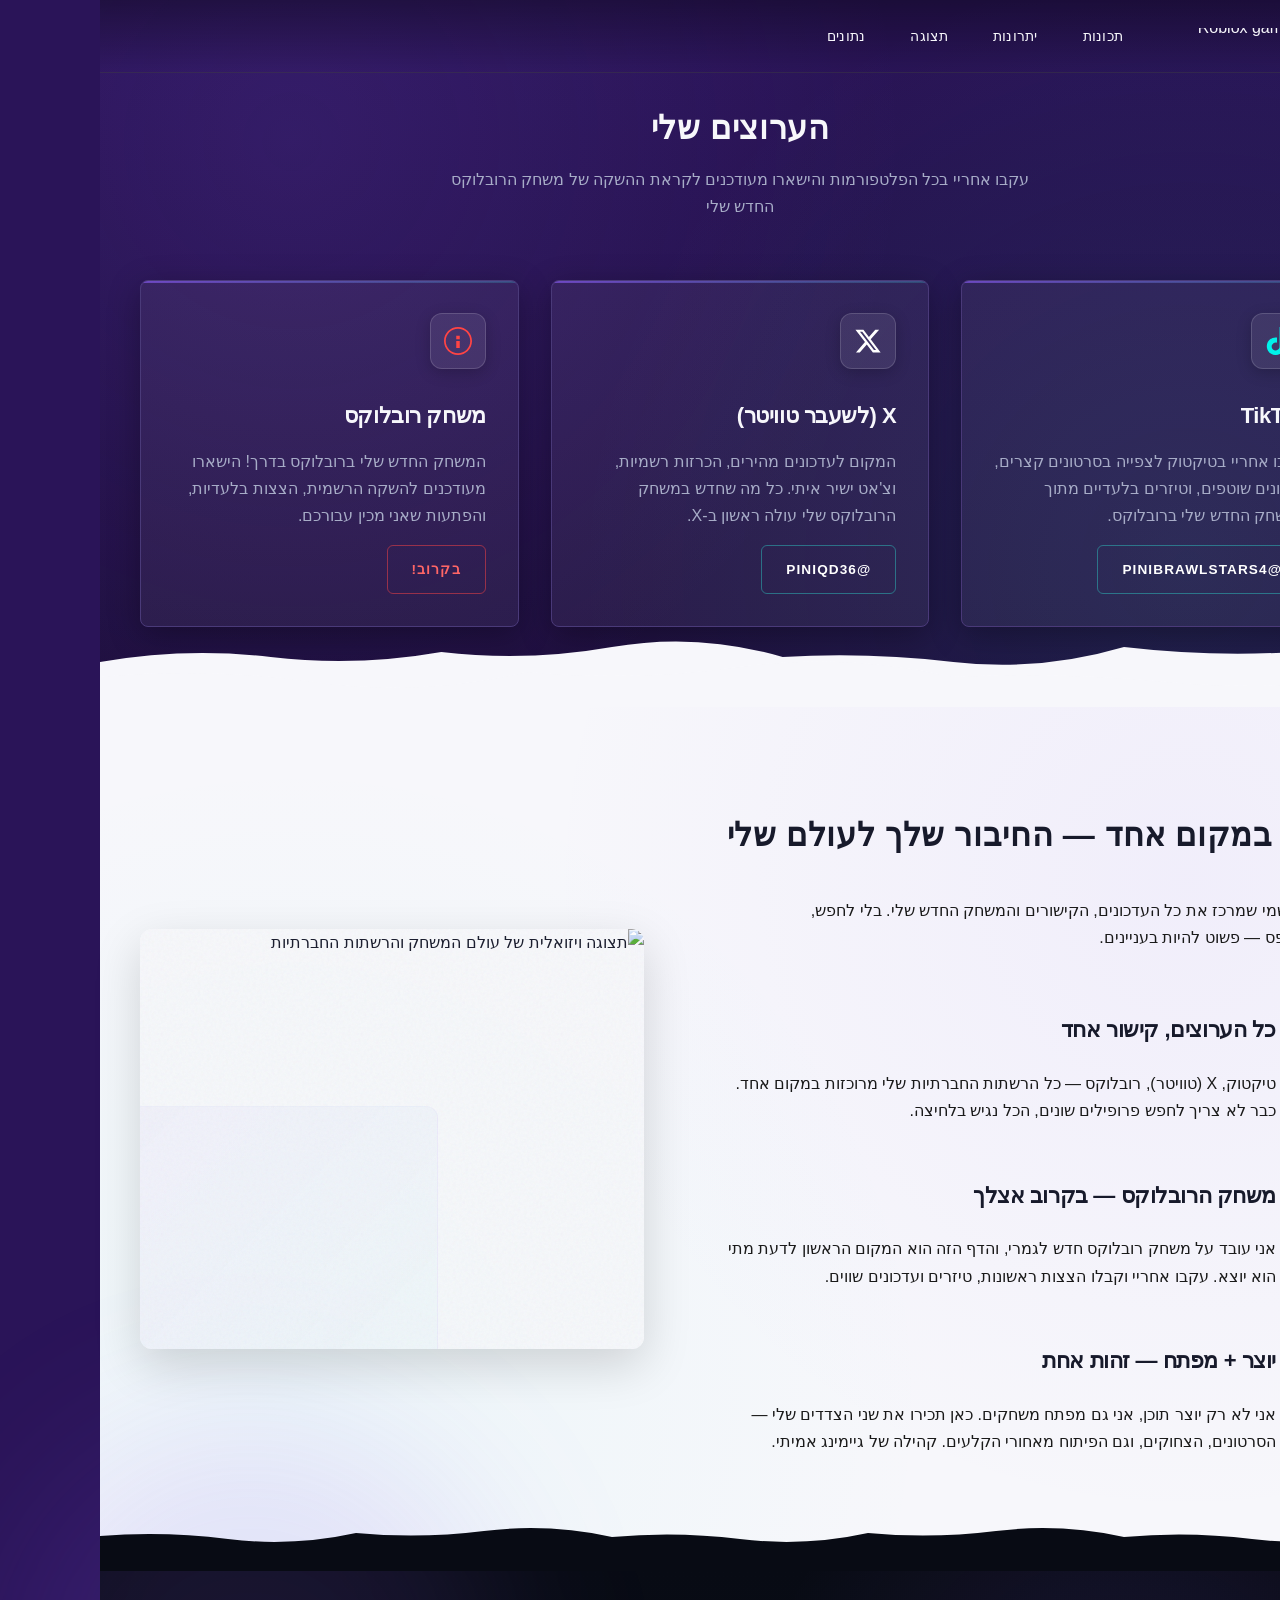
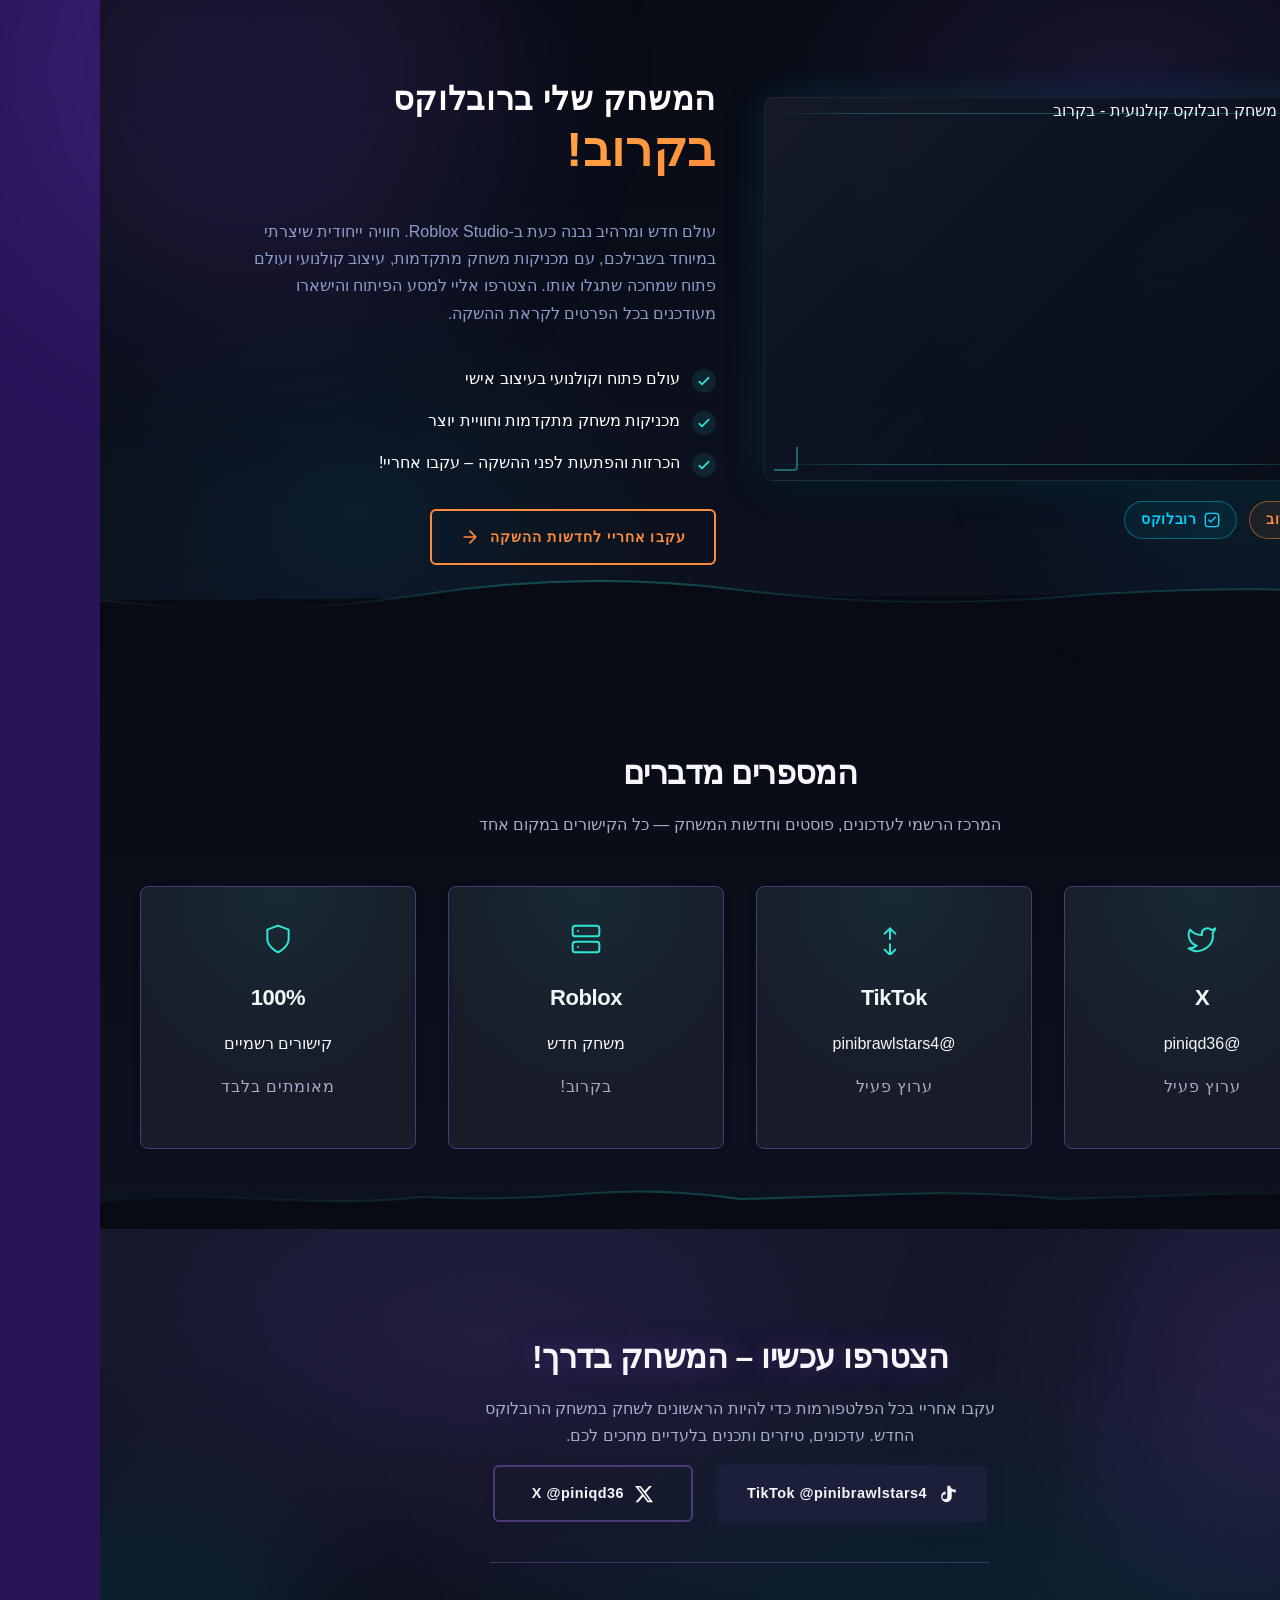
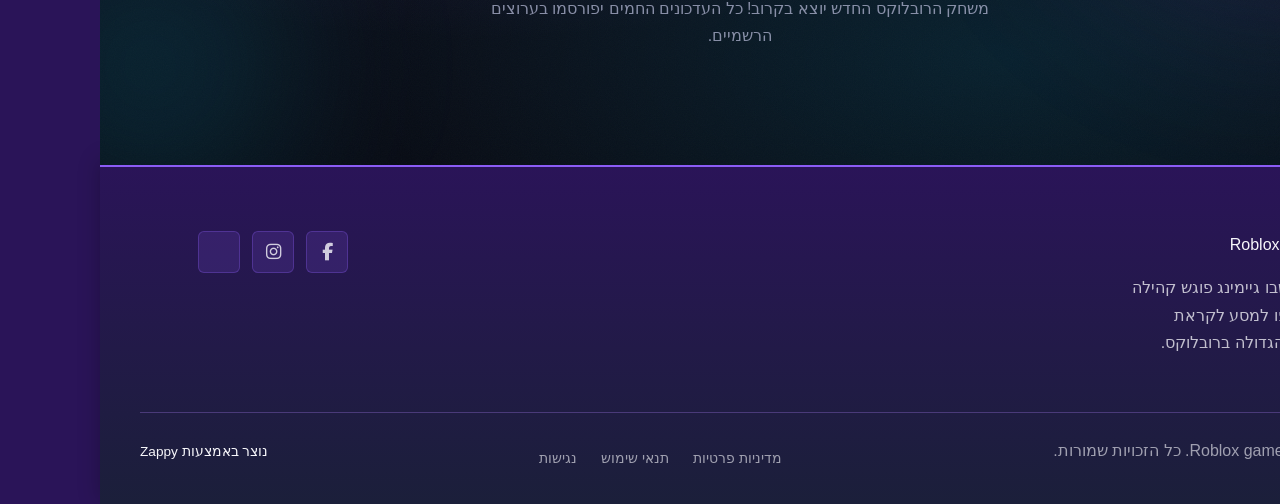
==== commit 318e280c: "Background sync: Progressive GitHub Sync" ====
--- a/index.html
+++ b/index.html
@@ -831,68 +831,7 @@
 </script>
   
   <main id="main">
-    <section data-band-index="0" id="hero" class="index-hero-section" data-layout-spec="בית-hero" data-hero-type="fullscreen-scrim">
-  <!-- Background Image Layer -->
-  <div class="index-hero-section__bg-layer">
-    <img loading="eager" fetchpriority="high" data-hero-bg="true" data-placeholder="index-hero-image-1" data-context="A cinematic Roblox-inspired futuristic world: deep indigo-to-violet gradient sky with glowing neon terrain, floating geometric crystals, subtle pixel-noise texture, motion-blur streaks, and a social-media-meets-metaverse atmosphere. No text or logos in the image." width="1200" height="600" src="/assets/site-index-hero-image-1.webp" alt="יקום רובלוקס עתידני" class="index-hero-section__bg-img">
-  </div>
-
-  <!-- Scrim Overlay for Text Legibility -->
-  <div class="index-hero-section__scrim" aria-hidden="true"></div>
-
-  <!-- Decorative Motifs -->
-  <div class="index-hero-section__motif-neon-grid" aria-hidden="true"></div>
-  <div class="index-hero-section__motif-purple-orb" aria-hidden="true"></div>
-
-  <!-- Content Overlay Group -->
-  <div class="index-hero-section__overlay">
-    <div class="index-hero-section__text-group">
-      <h1 class="index-hero-section__title">היוצר של<br>עולם הרובלוקס</h1>
-      <h3 class="index-hero-section__subtitle">עקבו אחריי בטיקטוק <span class="index-hero-section__handle">@pinibrawlstars4</span> וב-X <span class="index-hero-section__handle">@piniqd36</span>. משחק הרובלוקס החדש שלי בדרך — הישארו מעודכנים!</h3>
-      
-      <!-- CTA Buttons -->
-      <div class="index-hero-section__cta-group">
-        <a href="https://www.tiktok.com/@pinibrawlstars4?_r=1&amp;_t=ZS-97du53bTCu8" target="_blank" rel="noopener noreferrer" class="index-hero-section__btn index-hero-section__btn--primary">
-          <span>עקבו בטיקטוק</span>
-          <svg data-element-type="icon" data-icon-type="svg" viewBox="0 0 24 24" width="18" height="18" fill="none" stroke="currentColor" stroke-width="2"><path d="M9 12l-4.586 4.586a2 2 0 01-2.828-2.828L6.172 10"></path><path d="M15 12l4.586-4.586a2 2 0 012.828 2.828L17.828 10"></path></svg>
-        </a>
-        <a href="https://x.com/piniqd36?s=11" target="_blank" rel="noopener noreferrer" class="index-hero-section__btn index-hero-section__btn--secondary">
-          <span>צפו ב-X</span>
-          <svg data-element-type="icon" data-icon-type="svg" viewBox="0 0 24 24" width="18" height="18" fill="none" stroke="currentColor" stroke-width="2"><path d="M4 4l16 16M4 20L20 4"></path></svg>
-        </a>
-      </div>
-
-      <!-- Platform Badges -->
-      <div class="index-hero-section__badges">
-        <span class="index-hero-section__badge">
-          <svg data-element-type="icon" data-icon-type="svg" viewBox="0 0 24 24" width="16" height="16" fill="currentColor"><path d="M12 2C6.48 2 2 6.48 2 12s4.48 10 10 10 10-4.48 10-10S17.52 2 12 2zm-2 15l-5-5 1.41-1.41L10 14.17l7.59-7.59L19 8l-9 9z"></path></svg>
-          <span>TikTok</span>
-        </span>
-        <span class="index-hero-section__badge">
-          <svg data-element-type="icon" data-icon-type="svg" viewBox="0 0 24 24" width="16" height="16" fill="currentColor"><path d="M12 2C6.48 2 2 6.48 2 12s4.48 10 10 10 10-4.48 10-10S17.52 2 12 2zm-2 15l-5-5 1.41-1.41L10 14.17l7.59-7.59L19 8l-9 9z"></path></svg>
-          <span>X (Twitter)</span>
-        </span>
-        <span class="index-hero-section__badge index-hero-section__badge--coming-soon">
-          <svg data-element-type="icon" data-icon-type="svg" viewBox="0 0 24 24" width="16" height="16" fill="currentColor"><path d="M12 2C6.48 2 2 6.48 2 12s4.48 10 10 10 10-4.48 10-10S17.52 2 12 2zm-2 15l-5-5 1.41-1.41L10 14.17l7.59-7.59L19 8l-9 9z"></path></svg>
-          <span>Roblox — בקרוב!</span>
-        </span>
-      </div>
-    </div>
-  </div>
-
-  <!-- Bottom Divider Transition -->
-  <div class="index-hero-section__divider-wrapper" aria-hidden="true">
-    <svg data-no-icon-edit="true" aria-hidden="true" viewBox="0 0 1200 80" preserveAspectRatio="none" xmlns="http://www.w3.org/2000/svg">
-      <defs>
-        <linearGradient id="nebulaFade" x1="0%" y1="0%" x2="100%" y2="0%">
-          <stop offset="0%" stop-color="var(--bg-dark)" stop-opacity="0.95"></stop>
-          <stop offset="100%" stop-color="var(--bg-dark)" stop-opacity="1"></stop>
-        </linearGradient>
-      </defs>
-      <path d="M0,80 L0,45 Q80,20 200,38 T400,25 Q550,15 700,32 T900,20 Q1050,30 1200,40 L1200,80 Z" fill="var(--bg-dark)"></path>
-    </svg>
-  </div>
-</section>
+    
 
 <section data-band-index="1" id="features" class="index-features-section" data-layout-spec="בית-features">
   <div class="features-container">
